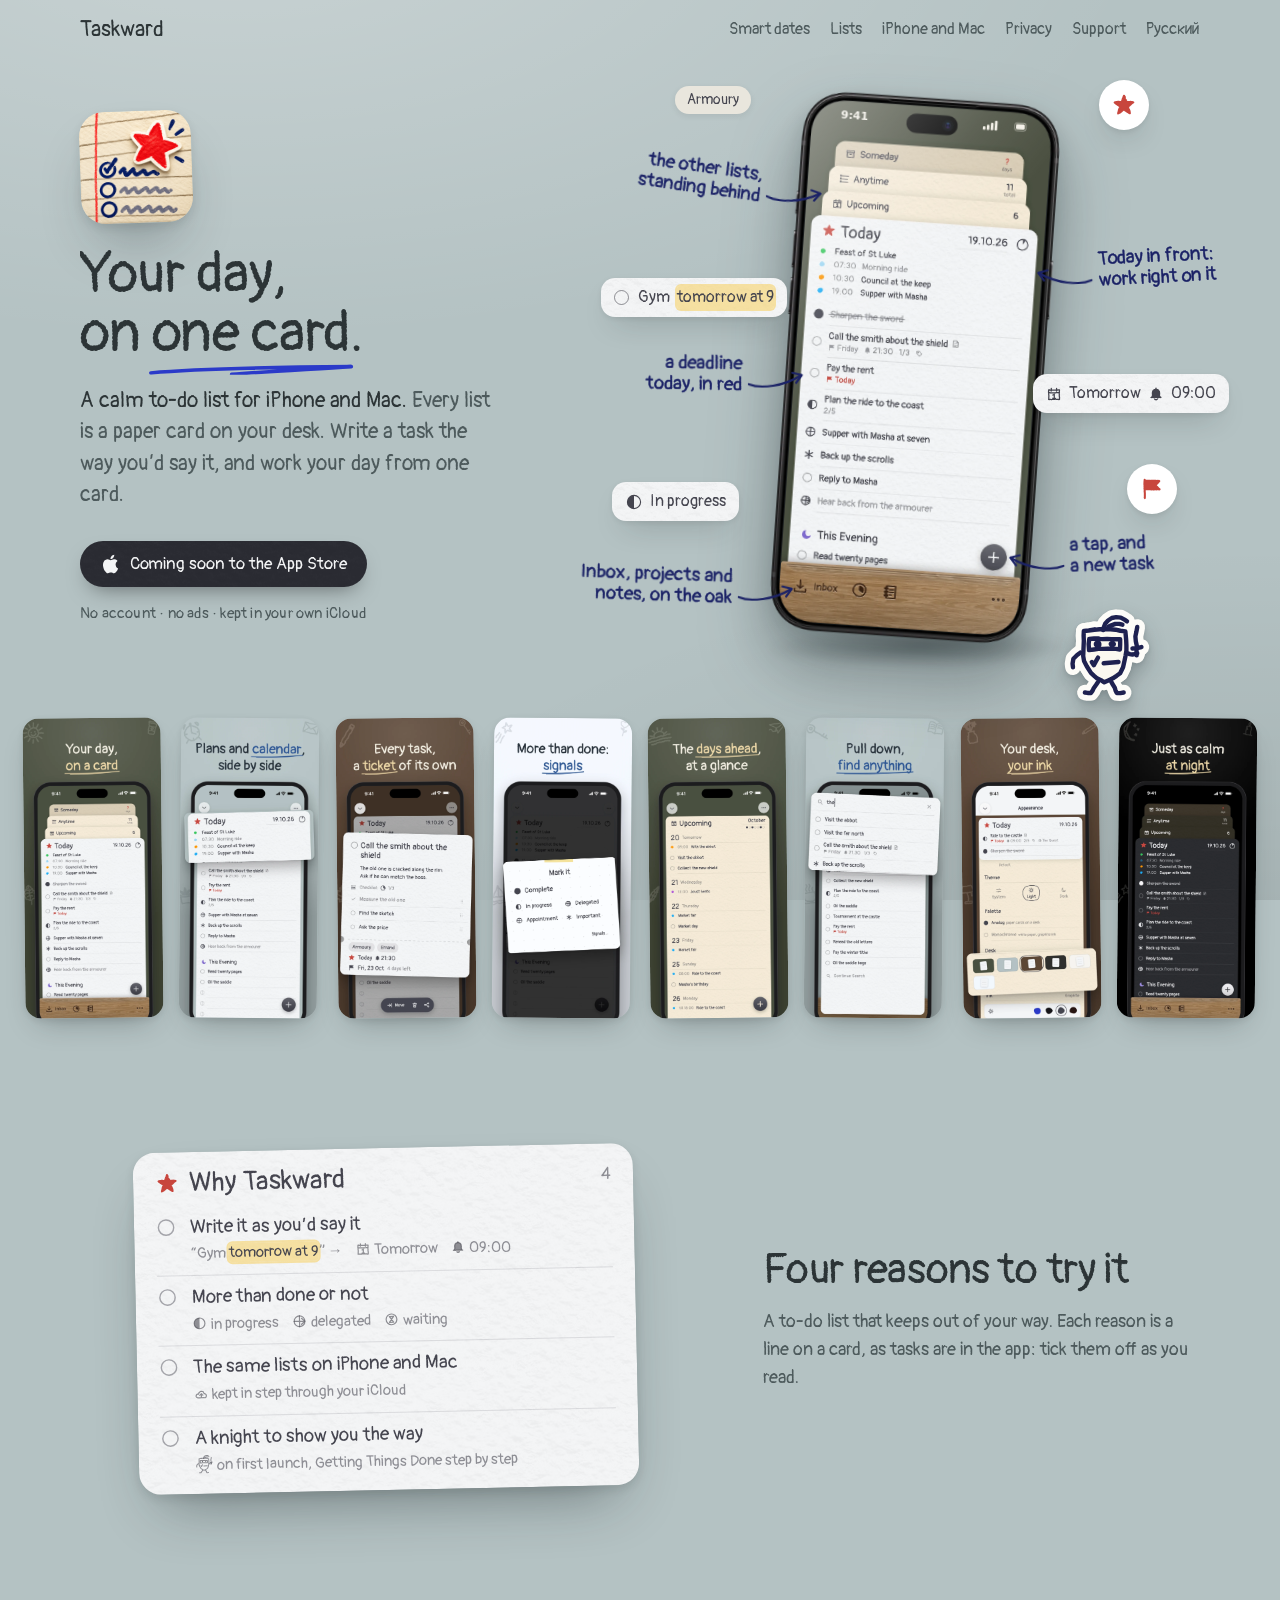
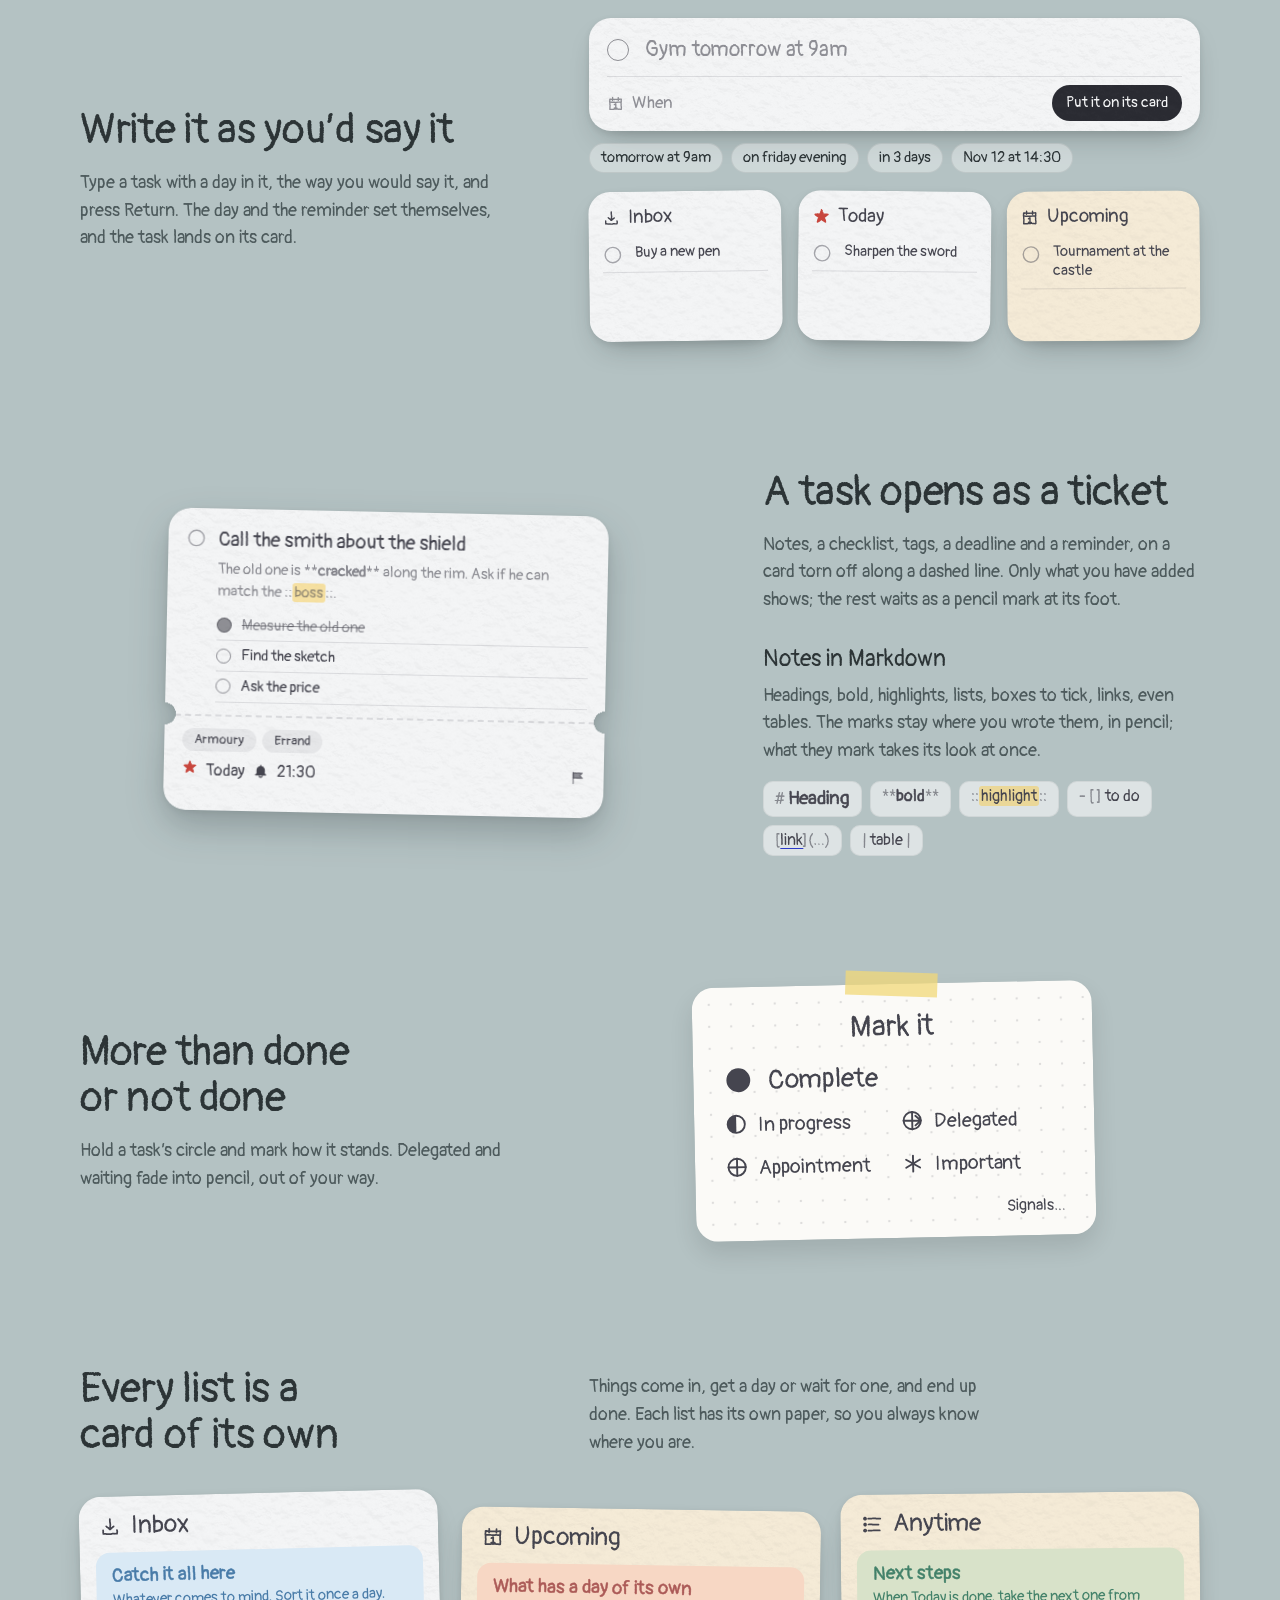
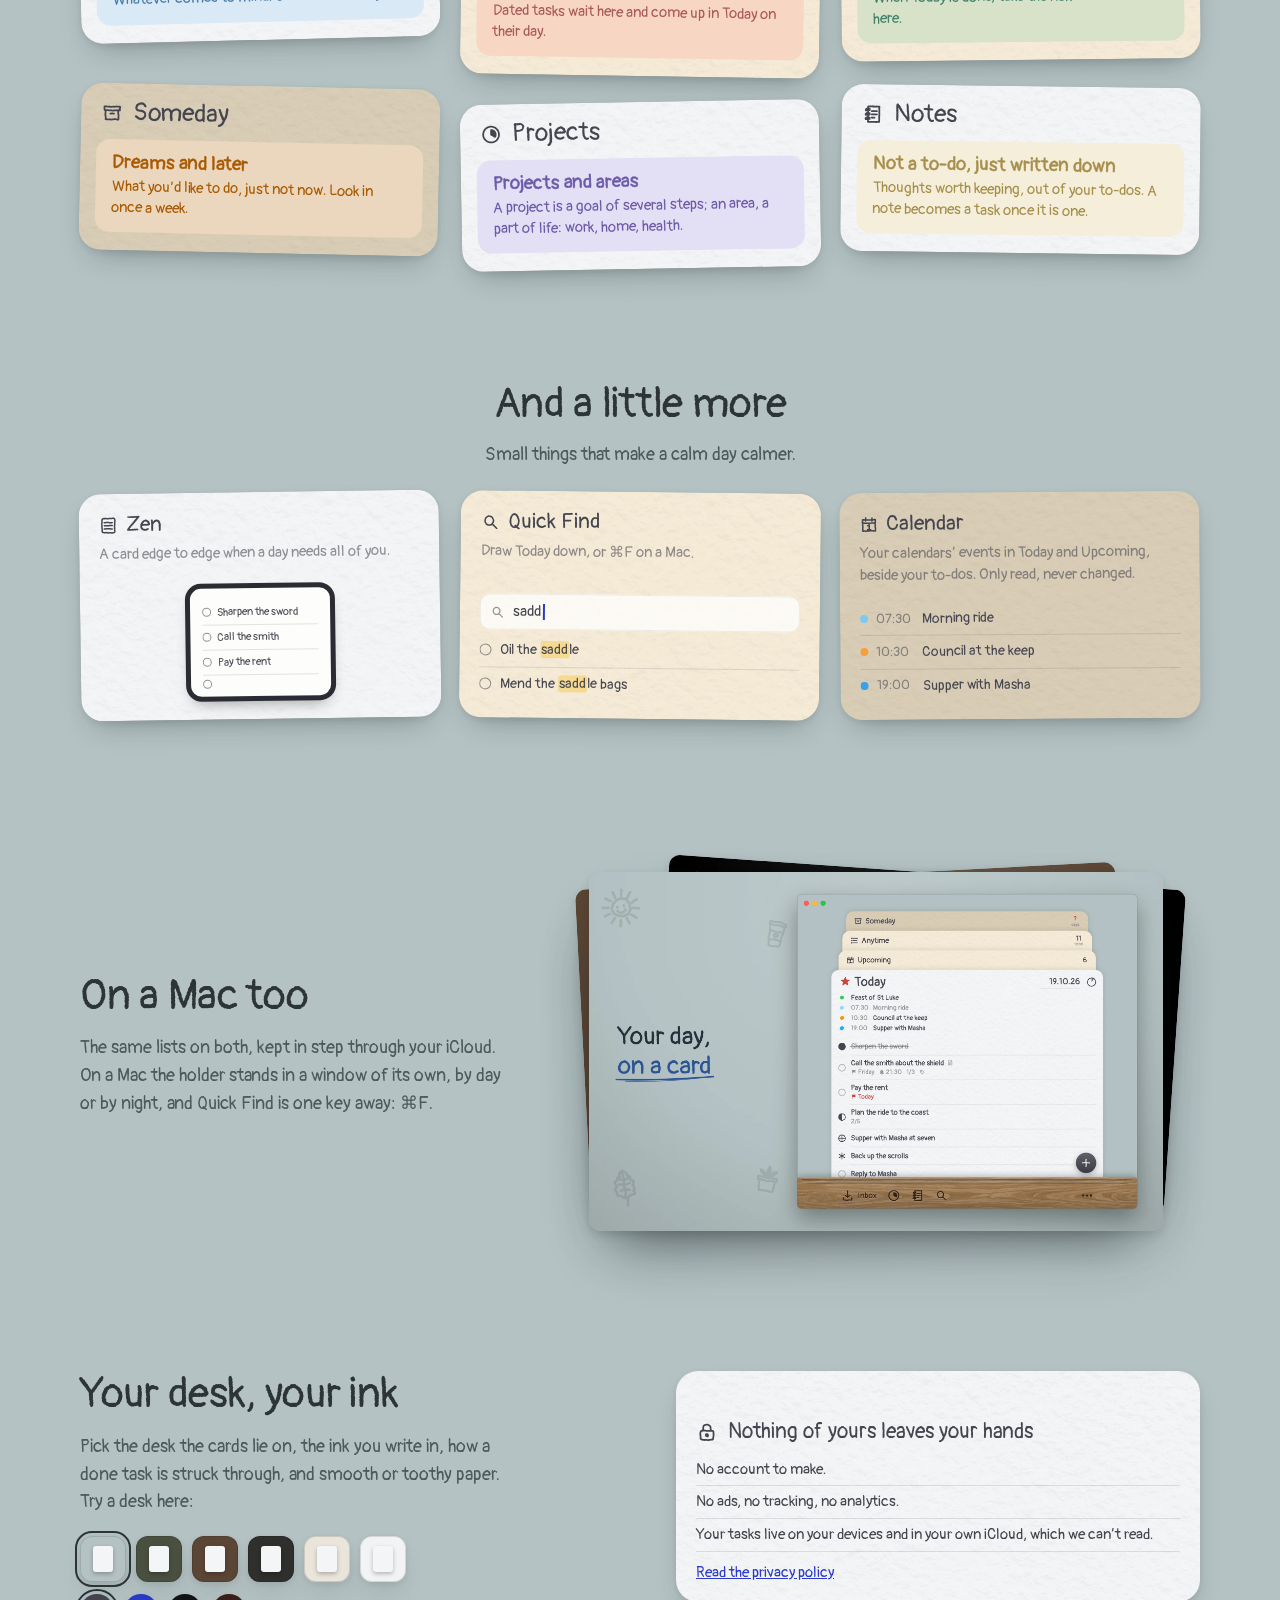
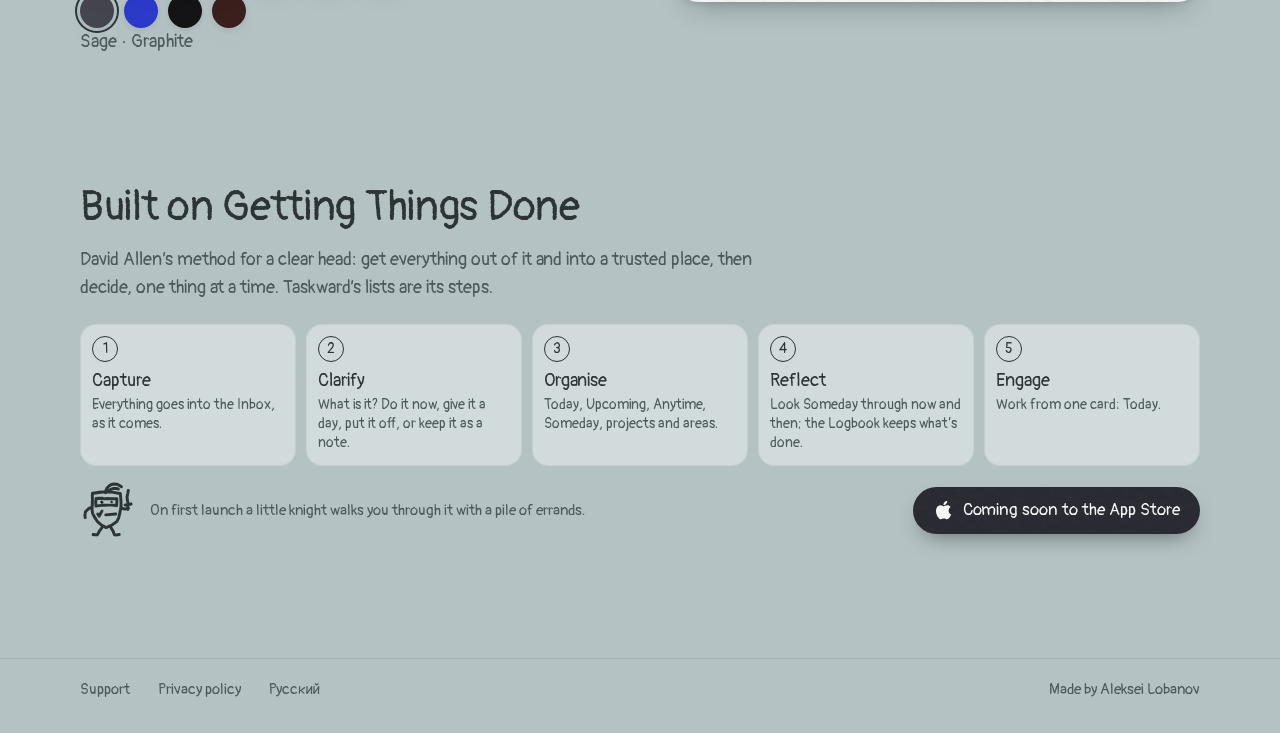
==== index.html @ a9779196 "On a wide window the shots stand centred in one row, all eight, each giving way to fit; the app's ic" ====
<!doctype html>
<html lang="en">
<head>
<meta charset="utf-8">
<meta name="viewport" content="width=device-width, initial-scale=1">
<title>Taskward: a calm to-do list on paper cards</title>
<meta name="description" content="A calm to-do list for iPhone and Mac. Every list is a paper card on your desk: Today in front, the rest in a wooden holder behind it.">
<link rel="canonical" href="https://alobanov.github.io/taskward/">
<link rel="alternate" hreflang="en" href="https://alobanov.github.io/taskward/">
<link rel="alternate" hreflang="ru" href="https://alobanov.github.io/taskward/ru/">
<link rel="alternate" hreflang="x-default" href="https://alobanov.github.io/taskward/">
<meta property="og:title" content="Taskward: a calm to-do list on paper cards">
<meta property="og:description" content="A calm to-do list for iPhone and Mac. Every list is a paper card on your desk: Today in front, the rest in a wooden holder behind it.">
<meta property="og:image" content="https://alobanov.github.io/taskward/img/og-en.jpg">
<meta property="og:image:width" content="1200">
<meta property="og:image:height" content="630">
<meta name="twitter:card" content="summary_large_image">
<meta name="theme-color" content="#b4c2c3">
<link rel="icon" href="img/favicon.png" type="image/png">
<link rel="apple-touch-icon" href="img/apple-touch-icon.png">
<link rel="preconnect" href="https://fonts.googleapis.com">
<link rel="preconnect" href="https://fonts.gstatic.com" crossorigin>
<link href="https://fonts.googleapis.com/css2?family=Pangolin&amp;subset=cyrillic&amp;display=swap" rel="stylesheet">
<link rel="stylesheet" href="style.css?v=2bf191c4">
<style>:root { --grain: url(img/grain.webp); }</style>
<script>try { const d = localStorage.getItem('taskward-desk'), i = localStorage.getItem('taskward-ink');
if (d && d !== 'default') document.documentElement.dataset.desk = d;
if (i && i !== 'default') document.documentElement.dataset.ink = i; } catch (_) {}</script>
<script src="when.js?v=2bf191c4" defer></script>
<script src="app.js?v=2bf191c4" defer></script>
</head>
<body>
<header class="wrap top">
<a class="brand" href="./"><img src="img/icon.png" alt="" width="40" height="40">Taskward</a>
<nav aria-label="Sections"><a class="hide-sm" href="./#smart">Smart dates</a><a class="hide-sm" href="./#lists">Lists</a><a class="hide-sm" href="./#real">iPhone and Mac</a><a class="hide-sm" href="privacy/">Privacy</a><a href="support/">Support</a><a href="ru/" lang="ru">Русский</a></nav>
</header>
<main>
<section class="hero"><div class="wrap hero-in">
<div class="hero-words">
<img class="hero-icon" src="img/icon.png" alt="Taskward" width="112" height="112">
<h1 class="written"><span class="pen" style="--i:0">Your day,</span><span class="pen" style="--i:1">on <span class="under">one card<svg viewBox="0 0 300 24" preserveAspectRatio="none" aria-hidden="true"><path d="M4 17 C 70 11, 170 9, 292 8 C 230 12, 170 15, 120 19"/></svg></span>.</span></h1>
<p class="lede"><b>A calm to-do list for iPhone and Mac.</b> Every list is a paper card on your desk. Write a task the way you’d say it, and work your day from one card.</p>
<span class="button soon"><svg class="icon" viewBox="0 0 17 20" aria-hidden="true"><path fill="currentColor" d="M14.07 10.63c-.02-2.33 1.9-3.45 1.99-3.51-1.08-1.58-2.77-1.8-3.37-1.82-1.43-.15-2.8.84-3.53.84-.73 0-1.85-.82-3.05-.8-1.57.03-3.02.92-3.83 2.33-1.63 2.83-.42 7.02 1.17 9.32.78 1.12 1.71 2.38 2.93 2.34 1.18-.05 1.62-.76 3.05-.76 1.42 0 1.82.76 3.06.74 1.27-.03 2.07-1.14 2.84-2.27.9-1.31 1.27-2.58 1.29-2.64-.03-.01-2.47-.95-2.49-3.77zM11.77 3.79c.65-.79 1.09-1.88.97-2.97-.94.04-2.07.62-2.74 1.41-.6.7-1.13 1.81-.99 2.88 1.05.08 2.11-.53 2.76-1.32z"/></svg>Coming soon to the App Store</span>
<p class="small">No account · no ads · kept in your own iCloud</p>
</div>
<div class="scene" aria-hidden="true">
<div class="rig">
<div class="phone"><div class="screen"><img src="img/en-home.webp" alt="" width="786" height="1708" fetchpriority="high">
<div class="bar"><b>9:41</b><svg viewBox="0 0 52 12"><g fill="#f4f1e8"><rect x="0" y="8" width="3" height="4" rx="1"/><rect x="4.5" y="6" width="3" height="6" rx="1"/><rect x="9" y="3.5" width="3" height="8.5" rx="1"/><rect x="13.5" y="1" width="3" height="11" rx="1"/><rect x="36.5" y="1.5" width="13" height="9" rx="2.5" fill="none" stroke="#f4f1e8" stroke-opacity=".5"/><rect x="38" y="3" width="10" height="6" rx="1.3"/></g></svg></div></div>
<div class="glass"></div></div>
<div class="pen-notes"><p class="pen-note l" style="--x:11.4%;--y:19.5%;--r:4deg"><svg class="arrow" viewBox="0 0 64 40" aria-hidden="true"><path d="M3 31 C 17 36, 41 33, 61 20"/><path d="M51 17.5 L 61.5 19.8 L 55.5 28.5"/></svg><span>the other lists, standing behind</span></p><p class="pen-note r" style="--x:92.5%;--y:31.3%;--r:-7deg"><svg class="arrow" viewBox="0 0 64 40" aria-hidden="true"><path d="M3 31 C 17 36, 41 33, 61 20"/><path d="M51 17.5 L 61.5 19.8 L 55.5 28.5"/></svg><span>Today in front: work right on it</span></p><p class="pen-note l" style="--x:9.0%;--y:52.9%;--r:-3deg"><svg class="arrow" viewBox="0 0 64 40" aria-hidden="true"><path d="M3 31 C 17 36, 41 33, 61 20"/><path d="M51 17.5 L 61.5 19.8 L 55.5 28.5"/></svg><span>a deadline today, in red</span></p><p class="pen-note r" style="--x:89.6%;--y:83.6%;--r:-6deg"><svg class="arrow" viewBox="0 0 64 40" aria-hidden="true"><path d="M3 31 C 17 36, 41 33, 61 20"/><path d="M51 17.5 L 61.5 19.8 L 55.5 28.5"/></svg><span>a tap, and a new task</span></p><p class="pen-note l" style="--x:11.0%;--y:92.0%;--r:-2deg"><svg class="arrow" viewBox="0 0 64 40" aria-hidden="true"><path d="M3 31 C 17 36, 41 33, 61 20"/><path d="M51 17.5 L 61.5 19.8 L 55.5 28.5"/></svg><span>Inbox, projects and notes, on the oak</span></p></div>
</div>
<div class="float paper chip smart" style="--r:-4deg;top:35%;left:-5%"><span class="ring"></span>Gym <mark>tomorrow at 9</mark></div>
<div class="float paper chip when" style="--r:3deg;top:51%;right:-5%;animation-delay:-2s"><svg class="icon" aria-hidden="true"><use href="img/icons.svg#today"/></svg>Tomorrow<svg class="icon" aria-hidden="true"><use href="img/icons.svg#reminderFilled"/></svg>09:00</div>
<div class="float paper chip progress" style="--r:2deg;top:69%;left:-3%;animation-delay:-4s"><svg viewBox="0 0 30 30" class="sig"><circle class="ring" cx="15" cy="15" r="11"/><path class="solid" d="M15 4a11 11 0 0 0 0 22z"/></svg>In progress</div>
<div class="float tag" style="--r:-6deg;top:3%;left:8%;animation-delay:-3s">Armoury</div>
<span class="float doodle star" style="--r:12deg;top:2%;right:9%;animation-delay:-1s"><svg class="icon" aria-hidden="true"><use href="img/icons.svg#favoriteFilled"/></svg></span>
<span class="float doodle flag" style="--r:-10deg;top:66%;right:4%;animation-delay:-5s"><svg class="icon" aria-hidden="true"><use href="img/icons.svg#flagFilled"/></svg></span>
<span class="knight"><svg class="sticker" viewBox="-3 -3 46 46" aria-hidden="true"><g class="edge"><path d="M8.9 8.0L11.2 7.8L13.9 7.5L16.4 7.2L19.1 7.2L21.7 7.2L24.1 7.4L26.4 7.9L28.8 8.2L29.0 10.3L29.2 12.6L29.3 14.9L29.3 17.4L28.9 19.8L28.4 22.2L27.7 25.4L26.3 28.3L24.6 29.5L22.8 30.7L20.6 31.7L18.7 32.6L17.1 31.6L15.2 30.7L13.7 29.4L12.3 28.1L10.3 24.9L9.0 22.4L8.6 20.0L8.7 17.5L8.8 15.1L8.9 12.7L8.8 10.3L8.9 8.0L11.3 7.7L14.1 7.2"/><path d="M18.2 7.6L18.5 6.1L19.2 4.4L20.5 3.0L22.3 1.8L24.4 1.4L26.6 1.6L28.4 2.6L29.6 3.4"/><path d="M20.6 6.0L22.1 5.3L24.0 4.6L25.9 4.6L27.4 5.0"/><path d="M11.5 11.8L13.7 11.7L15.8 11.8L17.9 11.9L20.0 11.8L22.1 11.9L24.2 12.0L26.3 11.9L26.3 14.5L26.2 16.9L24.3 16.6L22.3 16.5L20.2 16.5L18.0 16.6L15.8 16.6L13.7 16.9L11.4 17.2L11.2 14.3L11.5 11.8L13.8 11.6L16.0 11.6"/><path d="M16.3 14.4L16.3 14.7L16.2 15.0L16.0 15.2L15.7 15.3L15.5 15.2L15.3 15.1L15.1 15.0L15.0 14.9L14.8 14.7L14.7 14.5L14.7 14.1L14.9 13.8L15.2 13.7L15.4 13.6L15.6 13.5L15.8 13.5L16.1 13.7L16.2 13.9L16.3 14.1L16.3 14.4L16.3 14.7L16.2 15.0"/><path d="M23.2 14.5L23.1 14.6L23.0 14.7L22.8 14.7L22.7 14.8L22.4 14.8L22.2 14.8L22.2 14.8L22.1 14.6L21.9 14.4L21.8 14.3L21.8 14.2L22.0 14.0L22.2 13.8L22.3 13.7L22.5 13.6L22.8 13.6L23.0 13.9L23.1 14.1L23.3 14.3L23.2 14.5L23.1 14.5L23.0 14.6"/><path d="M12.7 22.9L13.7 24.4L14.6 22.7L15.7 20.8"/><path d="M18.4 23.5L25.5 22.9"/><path d="M29.9 18.7L30.9 19.1L32.2 19.3L33.6 19.0L34.5 18.7"/><path d="M34.2 19.7L34.1 16.4"/><path d="M32.2 16.4L34.4 16.2L36.5 15.7"/><path d="M34.3 15.2L33.8 12.9L33.6 10.6L34.1 8.3L34.5 6.1"/><path d="M7.2 18.4L5.7 19.5L3.9 21.3L3.5 23.7L3.7 25.4"/><path d="M15.7 32.5L14.8 33.8L13.7 35.3L13.1 36.6L12.3 37.7L10.7 37.7L9.4 37.5"/><path d="M22.0 32.3L22.8 33.7L23.7 35.2L24.1 36.5L24.7 37.7L26.4 37.8L28.0 37.5"/><path class="body" d="M8.9 8.0L11.2 7.8L13.9 7.5L16.4 7.2L19.1 7.2L21.7 7.2L24.1 7.4L26.4 7.9L28.8 8.2L29.0 10.3L29.2 12.6L29.3 14.9L29.3 17.4L28.9 19.8L28.4 22.2L27.7 25.4L26.3 28.3L24.6 29.5L22.8 30.7L20.6 31.7L18.7 32.6L17.1 31.6L15.2 30.7L13.7 29.4L12.3 28.1L10.3 24.9L9.0 22.4L8.6 20.0L8.7 17.5L8.8 15.1L8.9 12.7L8.8 10.3L8.9 8.0L11.3 7.7L14.1 7.2"/></g><path class="shield" d="M8.9 8.0L11.2 7.8L13.9 7.5L16.4 7.2L19.1 7.2L21.7 7.2L24.1 7.4L26.4 7.9L28.8 8.2L29.0 10.3L29.2 12.6L29.3 14.9L29.3 17.4L28.9 19.8L28.4 22.2L27.7 25.4L26.3 28.3L24.6 29.5L22.8 30.7L20.6 31.7L18.7 32.6L17.1 31.6L15.2 30.7L13.7 29.4L12.3 28.1L10.3 24.9L9.0 22.4L8.6 20.0L8.7 17.5L8.8 15.1L8.9 12.7L8.8 10.3L8.9 8.0L11.3 7.7L14.1 7.2"/><g class="ink"><path d="M8.9 8.0L11.2 7.8L13.9 7.5L16.4 7.2L19.1 7.2L21.7 7.2L24.1 7.4L26.4 7.9L28.8 8.2L29.0 10.3L29.2 12.6L29.3 14.9L29.3 17.4L28.9 19.8L28.4 22.2L27.7 25.4L26.3 28.3L24.6 29.5L22.8 30.7L20.6 31.7L18.7 32.6L17.1 31.6L15.2 30.7L13.7 29.4L12.3 28.1L10.3 24.9L9.0 22.4L8.6 20.0L8.7 17.5L8.8 15.1L8.9 12.7L8.8 10.3L8.9 8.0L11.3 7.7L14.1 7.2"/><path d="M18.2 7.6L18.5 6.1L19.2 4.4L20.5 3.0L22.3 1.8L24.4 1.4L26.6 1.6L28.4 2.6L29.6 3.4"/><path d="M20.6 6.0L22.1 5.3L24.0 4.6L25.9 4.6L27.4 5.0"/><path d="M11.5 11.8L13.7 11.7L15.8 11.8L17.9 11.9L20.0 11.8L22.1 11.9L24.2 12.0L26.3 11.9L26.3 14.5L26.2 16.9L24.3 16.6L22.3 16.5L20.2 16.5L18.0 16.6L15.8 16.6L13.7 16.9L11.4 17.2L11.2 14.3L11.5 11.8L13.8 11.6L16.0 11.6"/><path d="M16.3 14.4L16.3 14.7L16.2 15.0L16.0 15.2L15.7 15.3L15.5 15.2L15.3 15.1L15.1 15.0L15.0 14.9L14.8 14.7L14.7 14.5L14.7 14.1L14.9 13.8L15.2 13.7L15.4 13.6L15.6 13.5L15.8 13.5L16.1 13.7L16.2 13.9L16.3 14.1L16.3 14.4L16.3 14.7L16.2 15.0"/><path d="M23.2 14.5L23.1 14.6L23.0 14.7L22.8 14.7L22.7 14.8L22.4 14.8L22.2 14.8L22.2 14.8L22.1 14.6L21.9 14.4L21.8 14.3L21.8 14.2L22.0 14.0L22.2 13.8L22.3 13.7L22.5 13.6L22.8 13.6L23.0 13.9L23.1 14.1L23.3 14.3L23.2 14.5L23.1 14.5L23.0 14.6"/><path d="M12.7 22.9L13.7 24.4L14.6 22.7L15.7 20.8"/><path d="M18.4 23.5L25.5 22.9"/><path d="M29.9 18.7L30.9 19.1L32.2 19.3L33.6 19.0L34.5 18.7"/><path d="M34.2 19.7L34.1 16.4"/><path d="M32.2 16.4L34.4 16.2L36.5 15.7"/><path d="M34.3 15.2L33.8 12.9L33.6 10.6L34.1 8.3L34.5 6.1"/><path d="M7.2 18.4L5.7 19.5L3.9 21.3L3.5 23.7L3.7 25.4"/><path d="M15.7 32.5L14.8 33.8L13.7 35.3L13.1 36.6L12.3 37.7L10.7 37.7L9.4 37.5"/><path d="M22.0 32.3L22.8 33.7L23.7 35.2L24.1 36.5L24.7 37.7L26.4 37.8L28.0 37.5"/><path class="eye" d="M16.3 14.4L16.3 14.7L16.2 15.0L16.0 15.2L15.7 15.3L15.5 15.2L15.3 15.1L15.1 15.0L15.0 14.9L14.8 14.7L14.7 14.5L14.7 14.1L14.9 13.8L15.2 13.7L15.4 13.6L15.6 13.5L15.8 13.5L16.1 13.7L16.2 13.9L16.3 14.1Z"/><path class="eye" d="M23.2 14.5L23.1 14.6L23.0 14.7L22.8 14.7L22.7 14.8L22.4 14.8L22.2 14.8L22.2 14.8L22.1 14.6L21.9 14.4L21.8 14.3L21.8 14.2L22.0 14.0L22.2 13.8L22.3 13.7L22.5 13.6L22.8 13.6L23.0 13.9L23.1 14.1L23.3 14.3Z"/></g></svg></span>
</div>
</div></section>

<section class="part" id="real"><div class="wrap">
<div class="shelf"><img src="img/en-iphone-1.webp" alt="Taskward on iPhone" width="760" height="1651" loading="lazy"><img src="img/en-iphone-2.webp" alt="Taskward on iPhone" width="760" height="1651" loading="lazy"><img src="img/en-iphone-3.webp" alt="Taskward on iPhone" width="760" height="1651" loading="lazy"><img src="img/en-iphone-4.webp" alt="Taskward on iPhone" width="760" height="1651" loading="lazy"><img src="img/en-iphone-5.webp" alt="Taskward on iPhone" width="760" height="1651" loading="lazy"><img src="img/en-iphone-6.webp" alt="Taskward on iPhone" width="760" height="1651" loading="lazy"><img src="img/en-iphone-7.webp" alt="Taskward on iPhone" width="760" height="1651" loading="lazy"><img src="img/en-iphone-8.webp" alt="Taskward on iPhone" width="760" height="1651" loading="lazy"></div>
</div></section>

<section class="part features"><div class="wrap">

<article class="feature flip" id="why">
<div class="say"><h2>Four reasons to try it</h2><p>A to-do list that keeps out of your way. Each reason is a line on a card, as tasks are in the app: tick them off as you read.</p></div>
<div class="show"><div class="paper why"><div class="why-head"><svg class="icon" aria-hidden="true"><use href="img/icons.svg#favoriteFilled"/></svg>Why Taskward<span class="count">4</span></div><ul class="rows"><li class="row"><button class="signal" aria-pressed="false" aria-label="Check off: Write it as you’d say it"><svg viewBox="0 0 24 24"><circle class="ring" cx="12" cy="12" r="9.2"/><circle class="fill" cx="12" cy="12" r="9.2"/></svg></button><div><div class="title">Write it as you’d say it</div><div class="print">“Gym <mark>tomorrow at 9</mark>” → <i><svg class="icon" aria-hidden="true"><use href="img/icons.svg#today"/></svg>Tomorrow</i> <i><svg class="icon" aria-hidden="true"><use href="img/icons.svg#reminderFilled"/></svg>09:00</i></div></div></li><li class="row"><button class="signal" aria-pressed="false" aria-label="Check off: More than done or not"><svg viewBox="0 0 24 24"><circle class="ring" cx="12" cy="12" r="9.2"/><circle class="fill" cx="12" cy="12" r="9.2"/></svg></button><div><div class="title">More than done or not</div><div class="print"><i><svg class="sig" viewBox="0 0 24 24" aria-hidden="true"><circle class="ring" cx="12" cy="12" r="8.6"/><path class="solid" d="M12 3.4a8.6 8.6 0 0 0 0 17.2z"/></svg>in progress</i> <i><svg class="sig" viewBox="0 0 24 24" aria-hidden="true"><circle class="ring" cx="12" cy="12" r="8.6"/><path class="line" d="M12 3.4v17.2M3.4 12h17.2M15.2 7.2l5.4 4.8-5.4 4.8"/></svg>delegated</i> <i><svg class="sig" viewBox="0 0 24 24" aria-hidden="true"><circle class="ring" cx="12" cy="12" r="8.6"/><path class="line" d="M8.6 7.4h6.8M8.6 7.4l6.8 9.2M15.4 7.4l-6.8 9.2M8.6 16.6h6.8"/></svg>waiting</i></div></div></li><li class="row"><button class="signal" aria-pressed="false" aria-label="Check off: The same lists on iPhone and Mac"><svg viewBox="0 0 24 24"><circle class="ring" cx="12" cy="12" r="9.2"/><circle class="fill" cx="12" cy="12" r="9.2"/></svg></button><div><div class="title">The same lists on iPhone and Mac</div><div class="print"><i><svg class="icon" aria-hidden="true"><use href="img/icons.svg#backup"/></svg>kept in step through your iCloud</i></div></div></li><li class="row"><button class="signal" aria-pressed="false" aria-label="Check off: A knight to show you the way"><svg viewBox="0 0 24 24"><circle class="ring" cx="12" cy="12" r="9.2"/><circle class="fill" cx="12" cy="12" r="9.2"/></svg></button><div><div class="title">A knight to show you the way</div><div class="print"><i><svg class="icon" aria-hidden="true"><use href="img/icons.svg#knight"/></svg>on first launch, Getting Things Done step by step</i></div></div></li></ul></div>
</div>
</article>

<article class="feature" id="smart">
<div class="say"><h2>Write it as you’d say it</h2><p>Type a task with a day in it, the way you would say it, and press Return. The day and the reminder set themselves, and the task lands on its card.</p></div>
<div class="show">
<div class="try" data-lang="en" data-words="{&quot;base&quot;: &quot;Gym &quot;, &quot;evening&quot;: &quot;This Evening&quot;, &quot;when&quot;: &quot;When&quot;, &quot;today&quot;: &quot;Today&quot;, &quot;tomorrow&quot;: &quot;Tomorrow&quot;, &quot;seed&quot;: {&quot;inbox&quot;: [&quot;Buy a new pen&quot;], &quot;today&quot;: [&quot;Sharpen the sword&quot;], &quot;upcoming&quot;: [&quot;Tournament at the castle&quot;]}, &quot;icons&quot;: {&quot;today&quot;: &quot;<svg class=\&quot;icon\&quot; aria-hidden=\&quot;true\&quot;><use href=\&quot;img/icons.svg#today\&quot;/></svg>&quot;, &quot;moon&quot;: &quot;<svg class=\&quot;icon\&quot; aria-hidden=\&quot;true\&quot;><use href=\&quot;img/icons.svg#darkThemeFilled\&quot;/></svg>&quot;, &quot;bell&quot;: &quot;<svg class=\&quot;icon\&quot; aria-hidden=\&quot;true\&quot;><use href=\&quot;img/icons.svg#reminderFilled\&quot;/></svg>&quot;, &quot;star&quot;: &quot;<svg class=\&quot;icon\&quot; aria-hidden=\&quot;true\&quot;><use href=\&quot;img/icons.svg#favoriteFilled\&quot;/></svg>&quot;, &quot;inbox&quot;: &quot;<svg class=\&quot;icon\&quot; aria-hidden=\&quot;true\&quot;><use href=\&quot;img/icons.svg#export\&quot;/></svg>&quot;}}">
<form class="paper newcard" autocomplete="off">
<label class="field"><span class="ring" aria-hidden="true"></span>
<span class="line"><span class="mirror" aria-hidden="true"></span>
<input class="title" type="text" maxlength="70" enterkeyhint="done" aria-label="Gym tomorrow at 9am" placeholder="Gym tomorrow at 9am"></span></label>
<div class="foot"><span class="chip"></span><button class="put" type="submit">Put it on its card</button></div>
</form>
<div class="examples"><button type="button" class="example">tomorrow at 9am</button><button type="button" class="example">on friday evening</button><button type="button" class="example">in 3 days</button><button type="button" class="example">Nov 12 at 14:30</button></div>
<div class="desk3">
<div class="paper mini" data-list="inbox"><div class="head"><svg class="icon" aria-hidden="true"><use href="img/icons.svg#export"/></svg>Inbox</div><ul class="rows"></ul></div>
<div class="paper mini" data-list="today"><div class="head"><svg class="icon" style="color:var(--seal)" aria-hidden="true"><use href="img/icons.svg#favoriteFilled"/></svg>Today</div><ul class="rows"></ul></div>
<div class="paper cream mini" data-list="upcoming"><div class="head"><svg class="icon" aria-hidden="true"><use href="img/icons.svg#today"/></svg>Upcoming</div><ul class="rows"></ul></div>
</div>
</div>
</article>

<article class="feature flip" id="ticket">
<div class="say"><h2>A task opens as a ticket</h2><p>Notes, a checklist, tags, a deadline and a reminder, on a card torn off along a dashed line. Only what you have added shows; the rest waits as a pencil mark at its foot.</p>
<h3>Notes in Markdown</h3><p>Headings, bold, highlights, lists, boxes to tick, links, even tables. The marks stay where you wrote them, in pencil; what they mark takes its look at once.</p><ul class="md"><li><span class="mk">#</span> <b class="h">Heading</b></li><li><span class="mk">**</span><b>bold</b><span class="mk">**</span></li><li><span class="mk">::</span><mark>highlight</mark><span class="mk">::</span></li><li><span class="mk">- [ ]</span> to do</li><li><span class="mk">[</span><u>link</u><span class="mk">](…)</span></li><li><span class="mk">|</span> table <span class="mk">|</span></li></ul></div>
<div class="show">
<div class="ticket-wrap"><div class="paper ticket">
<h4 class="row"><button class="signal" type="button" aria-pressed="false" aria-label="Check off: Call the smith about the shield"><svg viewBox="0 0 24 24"><circle class="ring" cx="12" cy="12" r="9.2"/><circle class="fill" cx="12" cy="12" r="9.2"/></svg></button><span class="title">Call the smith about the shield</span></h4>
<p class="notes">The old one is <span class="mk">**</span><b>cracked</b><span class="mk">**</span> along the rim. Ask if he can match the <span class="mk">::</span><mark>boss</mark><span class="mk">::</span>.</p>
<ul class="steps"><li class="done"><button class="box" type="button" aria-pressed="true" aria-label="Check off: Measure the old one"></button>Measure the old one</li><li class=""><button class="box" type="button" aria-pressed="false" aria-label="Check off: Find the sketch"></button>Find the sketch</li><li class=""><button class="box" type="button" aria-pressed="false" aria-label="Check off: Ask the price"></button>Ask the price</li></ul>
<div class="stub">
<div class="tags"><span>Armoury</span><span>Errand</span></div>
<div class="when"><span class="star"><svg class="icon" aria-hidden="true"><use href="img/icons.svg#favoriteFilled"/></svg></span>Today<svg class="icon" aria-hidden="true"><use href="img/icons.svg#reminderFilled"/></svg>21:30<span class="marks"><svg class="icon" aria-hidden="true"><use href="img/icons.svg#flagFilled"/></svg></span></div>
</div>
</div></div>
</div>
</article>

<article class="feature" id="signals">
<div class="say"><h2>More than done or not done</h2><p>Hold a task’s circle and mark how it stands. Delegated and waiting fade into pencil, out of your way.</p></div>
<div class="show">
<div class="taped"><span class="tape"></span><p class="note-title">Mark it</p>
<p class="complete"><svg class="sig" viewBox="0 0 24 24" aria-hidden="true"><circle class="ring" cx="12" cy="12" r="8.6"/><circle class="solid" cx="12" cy="12" r="8.6"/></svg>Complete</p><ul class="sigs"><li><svg class="sig" viewBox="0 0 24 24" aria-hidden="true"><circle class="ring" cx="12" cy="12" r="8.6"/><path class="solid" d="M12 3.4a8.6 8.6 0 0 0 0 17.2z"/></svg>In progress</li><li><svg class="sig" viewBox="0 0 24 24" aria-hidden="true"><circle class="ring" cx="12" cy="12" r="8.6"/><path class="line" d="M12 3.4v17.2M3.4 12h17.2M15.2 7.2l5.4 4.8-5.4 4.8"/></svg>Delegated</li><li><svg class="sig" viewBox="0 0 24 24" aria-hidden="true"><circle class="ring" cx="12" cy="12" r="8.6"/><path class="line" d="M12 3.4v17.2M3.4 12h17.2"/></svg>Appointment</li><li><svg class="sig" viewBox="0 0 24 24" aria-hidden="true"><path class="line" stroke-width="2.2" d="M12 4v16M18.93 8 5.07 16M18.93 16 5.07 8"/></svg>Important</li></ul><p class="more">Signals…</p></div>
</div>
</article>

<article class="feature wide" id="lists">
<div class="say"><h2>Every list is a card of its own</h2><p>Things come in, get a day or wait for one, and end up done. Each list has its own paper, so you always know where you are.</p></div>
<div class="deck"><div class="paper white lcard" style="--r:-1.4deg;--marker:#4AA8F0;--pen:#487ba8"><div class="head"><svg class="icon" aria-hidden="true"><use href="img/icons.svg#export"/></svg>Inbox</div><div class="hint"><b>Catch it all here</b><span>Whatever comes to mind. Sort it once a day.</span></div></div><div class="paper cream lcard" style="--r:0.9deg;--marker:#FF6B5E;--pen:#ab5a57"><div class="head"><svg class="icon" aria-hidden="true"><use href="img/icons.svg#today"/></svg>Upcoming</div><div class="hint"><b>What has a day of its own</b><span>Dated tasks wait here and come up in Today on their day.</span></div></div><div class="paper cream lcard" style="--r:-0.6deg;--marker:#3FB27F;--pen:#428169"><div class="head"><svg class="icon" aria-hidden="true"><use href="img/icons.svg#list"/></svg>Anytime</div><div class="hint"><b>Next steps</b><span>When Today is done, take the next one from here.</span></div></div><div class="paper kraft lcard" style="--r:1.2deg;--marker:#FFA23A;--pen:#a85900"><div class="head"><svg class="icon" aria-hidden="true"><use href="img/icons.svg#archive"/></svg>Someday</div><div class="hint"><b>Dreams and later</b><span>What you’d like to do, just not now. Look in once a week.</span></div></div><div class="paper white lcard" style="--r:-1.0deg;--marker:#8B6CF0;--pen:#6c5aa8"><div class="head"><svg class="icon" aria-hidden="true"><use href="img/icons.svg#project"/></svg>Projects</div><div class="hint"><b>Projects and areas</b><span>A project is a goal of several steps; an area, a part of life: work, home, health.</span></div></div><div class="paper white lcard" style="--r:0.7deg;--marker:#F6C945;--pen:#a68e4a"><div class="head"><svg class="icon" aria-hidden="true"><use href="img/icons.svg#notebook"/></svg>Notes</div><div class="hint"><b>Not a to-do, just written down</b><span>Thoughts worth keeping, out of your to-dos. A note becomes a task once it is one.</span></div></div></div>
</article>

<article class="feature trio">
<h2>And a little more</h2><p class="lead">Small things that make a calm day calmer.</p>
<div class="cards3"><div class="paper white small"><div class="head"><svg class="icon" aria-hidden="true"><use href="img/icons.svg#paperLines"/></svg>Zen</div><p>A card edge to edge when a day needs all of you.</p><div class="demo zen"><div class="screen-mini"><p><span class="o"></span><span>Sharpen the sword</span></p><p><span class="o"></span><span>Call the smith</span></p><p><span class="o"></span><span>Pay the rent</span></p><p><span class="o"></span></p></div></div></div><div class="paper cream small"><div class="head"><svg class="icon" aria-hidden="true"><use href="img/icons.svg#search"/></svg>Quick Find</div><p>Draw Today down, or ⌘F on a Mac.</p><div class="demo find"><div class="field"><svg class="icon" aria-hidden="true"><use href="img/icons.svg#search"/></svg>sadd<span class="caret"></span></div><p><span class="o"></span><span>Oil the <mark>sadd</mark>le</span></p><p><span class="o"></span><span>Mend the <mark>sadd</mark>le bags</span></p></div></div><div class="paper kraft small"><div class="head"><svg class="icon" aria-hidden="true"><use href="img/icons.svg#today"/></svg>Calendar</div><p>Your calendars’ events in Today and Upcoming, beside your to-dos. Only read, never changed.</p><div class="demo cal"><p><span class="dot" style="background:#7cc9f2"></span><span class="at">07:30</span><span>Morning ride</span></p><p><span class="dot" style="background:#f5a03c"></span><span class="at">10:30</span><span>Council at the keep</span></p><p><span class="dot" style="background:#3aa0e8"></span><span class="at">19:00</span><span>Supper with Masha</span></p></div></div></div>
</article>

<article class="feature" id="mac">
<div class="say"><h2>On a Mac too</h2><p>The same lists on both, kept in step through your iCloud. On a Mac the holder stands in a window of its own, by day or by night, and Quick Find is one key away: ⌘F.</p></div>
<div class="show"><div class="macs">
<img src="img/en-mac-5.webp" alt="" width="2240" height="1400" loading="lazy">
<img src="img/en-mac-2.webp" alt="" width="2240" height="1400" loading="lazy">
<img src="img/en-mac-1.webp" alt="Taskward on a Mac" width="2240" height="1400" loading="lazy">
</div></div>
</article>

<article class="feature pair">
<div class="say" id="yours"><h2>Your desk, your ink</h2><p>Pick the desk the cards lie on, the ink you write in, how a done task is struck through, and smooth or toothy paper. Try a desk here:</p>
<div class="swatches"><button class="swatch" style="--c:#b4c2c3" data-desk="default" aria-label="Sage" aria-pressed="false"></button><button class="swatch" style="--c:#4a5040" data-desk="olive" aria-label="Olive" aria-pressed="false"></button><button class="swatch" style="--c:#5b4636" data-desk="walnut" aria-label="Walnut" aria-pressed="false"></button><button class="swatch" style="--c:#2f2f2d" data-desk="charcoal" aria-label="Charcoal" aria-pressed="false"></button><button class="swatch" style="--c:#e9e5da" data-desk="paper" aria-label="Paper" aria-pressed="false"></button><button class="swatch" style="--c:#f2f3f5" data-desk="mono" aria-label="Monochrome" aria-pressed="false"></button></div>
<div class="swatches inks"><button class="blot" style="--c:#45454f" data-inkpick="default" aria-label="Graphite" aria-pressed="false"></button><button class="blot" style="--c:#2b3ac9" data-inkpick="blue" aria-label="Blue" aria-pressed="false"></button><button class="blot" style="--c:#141417" data-inkpick="black" aria-label="Black" aria-pressed="false"></button><button class="blot" style="--c:#3a201c" data-inkpick="espresso" aria-label="Espresso" aria-pressed="false"></button></div>
<p class="named"><span data-for="desk" aria-live="polite"></span> · <span data-for="inkpick" aria-live="polite"></span></p>
</div>
<div class="show" id="kept">
<div class="paper kept">
<h3><svg class="icon" aria-hidden="true"><use href="img/icons.svg#lock"/></svg>Nothing of yours leaves your hands</h3><ul><li>No account to make.</li><li>No ads, no tracking, no analytics.</li><li>Your tasks live on your devices and in your own iCloud, which we can’t read.</li></ul><p><a href="privacy/">Read the privacy policy</a></p>
</div>
</div>
</article>

<article class="feature gtd-row" id="knight">
<h2>Built on Getting Things Done</h2><p class="lead">David Allen’s method for a clear head: get everything out of it and into a trusted place, then decide, one thing at a time. Taskward’s lists are its steps.</p>
<ol class="gtd"><li><b>Capture</b><span>Everything goes into the Inbox, as it comes.</span></li><li><b>Clarify</b><span>What is it? Do it now, give it a day, put it off, or keep it as a note.</span></li><li><b>Organise</b><span>Today, Upcoming, Anytime, Someday, projects and areas.</span></li><li><b>Reflect</b><span>Look Someday through now and then; the Logbook keeps what’s done.</span></li><li><b>Engage</b><span>Work from one card: Today.</span></li></ol>
<div class="gtd-foot"><svg class="icon big" aria-hidden="true"><use href="img/icons.svg#knight"/></svg><p>On first launch a little knight walks you through it with a pile of errands.</p><span class="button soon"><svg class="icon" viewBox="0 0 17 20" aria-hidden="true"><path fill="currentColor" d="M14.07 10.63c-.02-2.33 1.9-3.45 1.99-3.51-1.08-1.58-2.77-1.8-3.37-1.82-1.43-.15-2.8.84-3.53.84-.73 0-1.85-.82-3.05-.8-1.57.03-3.02.92-3.83 2.33-1.63 2.83-.42 7.02 1.17 9.32.78 1.12 1.71 2.38 2.93 2.34 1.18-.05 1.62-.76 3.05-.76 1.42 0 1.82.76 3.06.74 1.27-.03 2.07-1.14 2.84-2.27.9-1.31 1.27-2.58 1.29-2.64-.03-.01-2.47-.95-2.49-3.77zM11.77 3.79c.65-.79 1.09-1.88.97-2.97-.94.04-2.07.62-2.74 1.41-.6.7-1.13 1.81-.99 2.88 1.05.08 2.11-.53 2.76-1.32z"/></svg>Coming soon to the App Store</span></div>
</article>

</div></section>

</main>
<footer><div class="wrap">
<a href="support/">Support</a>
<a href="privacy/">Privacy policy</a>
<a href="ru/">Русский</a>
<span class="by">Made by Aleksei Lobanov</span>
</div></footer>
</body>
</html>
---- style.css ----
/* Taskward's site: a desk, and the app's paper cards lying on it. Every word in the
   app's one hand, Pangolin; the cards' papers, ink and red as the app has them. */

:root {
  --desk: #b4c2c3;
  --on-desk: #2c3436;
  --on-desk-soft: #4d5a5c;
  --white: #f4f5f6;
  --cream: #f5ebd7;
  --kraft: #d9cdb6;
  --grey: #e4e3df;
  --ink: #45454f;
  --pencil: rgba(69, 69, 79, 0.58);
  --rule: rgba(69, 69, 79, 0.14);
  --blue: #2b3ac9;
  --seal: #c8463d;
  --dusk: #7e68cf;
  --marker: rgba(246, 201, 69, 0.48);
  --note: #1b2266;
  --desk-rule: rgba(44, 52, 54, 0.16);
  --grain: url(img/grain.webp);
  --shadow: 0 14px 30px -14px rgba(20, 28, 30, 0.38), 0 2px 6px rgba(20, 28, 30, 0.08);
  --lift: 0 30px 60px -24px rgba(20, 28, 30, 0.45), 0 4px 10px rgba(20, 28, 30, 0.1);
  --radius: 22px;
  --wrap: 1120px;
  --hand: 'Pangolin', 'Comic Sans MS', 'Segoe Print', cursive;
  color-scheme: light;
}

/* The desks picked below, as the app has them: dark ones have their words in light. */
:root[data-desk="olive"] { --desk: #4a5040; --on-desk: #eef0e6; --on-desk-soft: #c5cab8; --note: #dfe4ff; --desk-rule: rgba(255, 255, 255, 0.16); }
:root[data-desk="walnut"] { --desk: #5b4636; --on-desk: #f5ebe0; --on-desk-soft: #d5c3b1; --note: #dfe4ff; --desk-rule: rgba(255, 255, 255, 0.16); }
:root[data-desk="charcoal"] { --desk: #2f2f2d; --on-desk: #f1f0ec; --on-desk-soft: #bdbcb6; --note: #dfe4ff; --desk-rule: rgba(255, 255, 255, 0.16); }
:root[data-desk="paper"] { --desk: #e9e5da; --on-desk: #2c3436; --on-desk-soft: #59605f; }
:root[data-desk="mono"] {
  --desk: #f2f3f5; --on-desk: #121418; --on-desk-soft: #5d5f66;
  --white: #ffffff; --cream: #ffffff; --kraft: #ffffff; --grey: #ffffff;
  --ink: #121418; --pencil: #818389; --rule: rgba(18, 20, 24, 0.09);
}
:root[data-ink="blue"] { --ink: #2b3ac9; --pencil: rgba(43, 58, 201, 0.55); }
:root[data-ink="black"] { --ink: #141417; --pencil: rgba(20, 20, 23, 0.55); }
:root[data-ink="espresso"] { --ink: #3a201c; --pencil: rgba(58, 32, 28, 0.58); }

* { box-sizing: border-box; }
html { scroll-behavior: smooth; -webkit-text-size-adjust: 100%; text-size-adjust: 100%; }
body {
  margin: 0;
  background: var(--desk);
  color: var(--on-desk);
  font: 400 17px/1.45 var(--hand);
  -webkit-font-smoothing: antialiased;
  transition: background-color 0.5s ease, color 0.5s ease;
  overflow-x: clip;
  /* The light from a lamp over the desk's top left, the far corner in shade. */
  background-image:
    radial-gradient(120% 80% at 18% -10%, rgba(255, 255, 255, 0.28), transparent 60%),
    radial-gradient(140% 90% at 100% 110%, rgba(0, 0, 0, 0.10), transparent 55%);
  background-attachment: fixed;
}
.hero-in > * { min-width: 0; }
/* The app's icon large enough to read over the headline; the header's is then left out. */
.hero-icon { width: 112px; height: 112px; border-radius: 25px; box-shadow: var(--lift); margin: 0 0 22px; rotate: -2deg; }
body:has(.hero-icon) .brand img { display: none; }
h1, h2 { overflow-wrap: break-word; }
img { max-width: 100%; display: block; }
a { color: inherit; }
.wrap { width: min(var(--wrap), 100% - 32px); margin-inline: auto; }
.icon { width: 1em; height: 1em; flex: none; }
:focus-visible { outline: 3px solid var(--blue); outline-offset: 3px; border-radius: 8px; }

/* A card's paper: its colour, the tooth of cold-pressed paper over it, its shadow. */
.paper {
  background-image: var(--grain);
  background-size: 384px;
  background-color: var(--white);
  border-radius: var(--radius);
  box-shadow: var(--shadow);
  color: var(--ink);
}
.paper.cream { background-color: var(--cream); }
.paper.kraft { background-color: var(--kraft); }
.paper.grey { background-color: var(--grey); }

/* The bar along the top. */
.top {
  display: flex; align-items: center; justify-content: space-between; gap: 16px;
  padding: 14px 0;
}
.brand { display: flex; align-items: center; gap: 10px; text-decoration: none; font-size: 22px; }
.brand img { width: 34px; height: 34px; border-radius: 10px; box-shadow: var(--shadow); }
.top nav { display: flex; align-items: center; gap: 20px; font-size: 16px; }
.top nav a { text-decoration: none; color: var(--on-desk-soft); }
.top nav a:hover { color: var(--on-desk); }
@media (max-width: 720px) { .top nav .hide-sm { display: none; } }

.button {
  display: inline-flex; align-items: center; gap: 10px;
  padding: 11px 20px; border-radius: 999px;
  background: #2b2c33; color: #f4f5f6; text-decoration: none; font-size: 17px;
  background-image: var(--grain); background-size: 384px;
  box-shadow: 0 10px 22px -10px rgba(0, 0, 0, 0.5);
  transition: transform 0.15s ease;
}
.button:active { transform: scale(0.97); }
.button.soon { cursor: default; }
.button.soon:active { transform: none; }
.button .icon { width: 20px; height: 20px; }

/* The first screen: the words on the desk, and the real app beside them — three of the
   store's pictures fanned out like cards laid on it. */
.hero-in {
  display: grid; grid-template-columns: 1fr 1.12fr; align-items: center; gap: 40px;
  padding: 8px 0 12px;
}
.hero-words h1 {
  font-size: clamp(34px, 4.4vw, 58px); line-height: 1.05; font-weight: 400;
  margin: 0 0 22px; letter-spacing: -0.5px;
}
/* The headline written on as the page opens: each line inked on from its left, one after
   another, as the app inks a mark on. */
.written .pen { display: block; clip-path: inset(-10% 100% -20% 0); animation: write 0.9s cubic-bezier(.45, .05, .25, 1) forwards; animation-delay: calc(0.15s + var(--i) * 0.7s); }
@keyframes write { to { clip-path: inset(-10% -2% -20% 0); } }
.hero-words .lede { font-size: 21px; line-height: 1.5; color: var(--on-desk-soft); max-width: 30ch; margin: 0 0 30px; }
.hero-words .lede b { font-weight: 400; color: var(--on-desk); }
.hero-words .lede mark { color: var(--on-desk); background: linear-gradient(transparent 12%, var(--marker) 12%, var(--marker) 88%, transparent 88%) no-repeat 0 0 / 0 100%;
  padding: 0 3px; margin: 0 -1px; border-radius: 4px; animation: highlight 0.6s cubic-bezier(.45, .05, .25, 1) 2.3s forwards; }
@keyframes highlight { to { background-size: 100% 100%; } }
.hero-words .lede em { font-style: normal; color: var(--note); }
.hero-words .small { font-size: 15px; letter-spacing: 0.2px; color: var(--on-desk-soft); margin: 16px 0 0; }
/* The phone held up over the desk, the app on it, and round it in pen what is on it. */
.scene { position: relative; display: grid; place-items: center; min-height: 600px; }
.scene::before {
  content: ''; position: absolute; left: 24%; right: 22%; bottom: 0; height: 7%; border-radius: 50%;
  background: radial-gradient(closest-side, rgba(20, 28, 30, 0.4), rgba(20, 28, 30, 0)); filter: blur(4px);
  animation: shade 7s ease-in-out infinite;
}
@keyframes shade { 50% { transform: scale(0.9); opacity: 0.75; } }
/* The phone as the store's pictures hold it: face on, its black glass edge and a thin
   titanium rim, a little turned on the desk, floating; the light across its glass. */
.rig { position: relative; width: min(268px, 64vw); aspect-ratio: 1470 / 3000; animation: hover 7s ease-in-out infinite; }
.phone {
  position: absolute; inset: 0; z-index: 2; rotate: 4deg;
  filter: drop-shadow(0 34px 34px rgba(20, 28, 30, 0.32)) drop-shadow(0 8px 10px rgba(20, 28, 30, 0.16));
}
.phone::after { content: ''; position: absolute; inset: 0; background: url(img/bezel_black.webp) center / 100% 100% no-repeat; pointer-events: none; z-index: 4; }
.screen, .glass {
  position: absolute; left: 5.1%; top: 2.2%; width: 89.8%; height: 95.6%;
  -webkit-mask: url(img/screen_mask.png) center / 100% 100% no-repeat; mask: url(img/screen_mask.png) center / 100% 100% no-repeat;
}
.screen { overflow: hidden; background: #4a5040; }
.screen img { position: absolute; inset: 0; width: 100%; height: 100%; object-fit: cover; object-position: top; }
.screen .bar { position: absolute; top: 0; left: 0; right: 0; height: 5.6%; display: flex; align-items: center; justify-content: space-between; padding: 0 10% 0 12%; font: 600 11px/1 -apple-system, system-ui, sans-serif; color: #f4f1e8; z-index: 2; }
.screen .bar svg { height: 0.95em; width: auto; }
.glass { z-index: 5; pointer-events: none;
  background: linear-gradient(125deg, rgba(255, 255, 255, 0.4) 0%, rgba(255, 255, 255, 0.1) 30%, rgba(255, 255, 255, 0) 45%, rgba(255, 255, 255, 0) 72%, rgba(255, 255, 255, 0.14) 100%); }
@keyframes hover { 50% { translate: 0 -12px; } }
/* Notes in pen round the phone, each a few words and an arrow drawn to its place on the
   screen. The layer turns with the phone, so the arrows land where they point; each note
   is a line of no height at its arrow's head, the words centred on it and turned about it. */
.pen-notes { position: absolute; inset: 0; rotate: 4deg; z-index: 5; pointer-events: none; }
.pen-note {
  position: absolute; top: var(--y); height: 0; margin: 0; display: flex; align-items: center;
  color: var(--note); font-size: 19px; line-height: 1.08; -webkit-text-stroke: 0.35px currentColor; rotate: var(--r);
  opacity: 0; animation: note-in 0.5s cubic-bezier(.22, 1, .36, 1) forwards;
}
.pen-note span { width: max-content; max-width: 8.6em; text-wrap: balance; }
.pen-note.l { right: calc(100% - var(--x)); flex-direction: row-reverse; transform-origin: 100% 50%; text-align: right; }
.pen-note.r { left: var(--x); transform-origin: 0 50%; }
.pen-note .arrow { flex: none; width: 58px; height: 36px; margin-left: 4px; fill: none; stroke: currentColor; stroke-width: 2.4; stroke-linecap: round; stroke-linejoin: round; }
.pen-note.r .arrow { scale: -1 1; margin: 0 4px 0 0; }
.pen-note .arrow path { stroke-dasharray: 80; stroke-dashoffset: 80; animation: draw 0.5s ease-out forwards; }
.pen-note:nth-child(1) { animation-delay: 1.5s; } .pen-note:nth-child(1) path { animation-delay: 1.6s; }
.pen-note:nth-child(2) { animation-delay: 1.8s; } .pen-note:nth-child(2) path { animation-delay: 1.9s; }
.pen-note:nth-child(3) { animation-delay: 2.1s; } .pen-note:nth-child(3) path { animation-delay: 2.2s; }
.pen-note:nth-child(4) { animation-delay: 2.4s; } .pen-note:nth-child(4) path { animation-delay: 2.5s; }
.pen-note:nth-child(5) { animation-delay: 2.7s; } .pen-note:nth-child(5) path { animation-delay: 2.8s; }
@keyframes note-in { to { opacity: 1; } }
@keyframes draw { to { stroke-dashoffset: 0; } }
/* Bits of the app floating round it, in the gaps the notes leave: a day read off a title,
   When, a signal, a tag, a star and a flag. */
.float { position: absolute; z-index: 3; animation: bob 6s ease-in-out infinite; will-change: transform; margin: 0; }
@keyframes bob { 0%, 100% { transform: translateY(0) rotate(var(--r, 0deg)); } 50% { transform: translateY(-11px) rotate(var(--r, 0deg)); } }
.float.chip { display: flex; align-items: center; gap: 7px; padding: 8px 13px; border-radius: 14px; font-size: 16px; white-space: nowrap; }
.float.chip .icon { width: 16px; height: 16px; }
.float.chip mark { background: var(--marker); color: inherit; border-radius: 4px; box-shadow: 0 0 0 2px var(--marker); }
.float.chip .ring { width: 15px; height: 15px; border: 1.5px solid var(--pencil); border-radius: 50%; margin-right: 2px; }
.float.chip .sig { width: 18px; height: 18px; color: var(--ink); }
.float.chip .sig .ring { fill: none; stroke: currentColor; stroke-width: 1.8; border: 0; }
.float.chip .sig .solid { fill: currentColor; }
.float.tag { font-size: 14px; padding: 4px 12px; border-radius: 999px; background: #e9e6dd; color: var(--ink); box-shadow: var(--shadow); }
.float.doodle { display: grid; place-items: center; width: 50px; height: 50px; border-radius: 50%; background: #fff; box-shadow: var(--shadow); }
.float.doodle .icon { width: 26px; height: 26px; }
.float.star .icon { color: var(--seal); }
.float.flag .icon { color: var(--seal); }
/* The knight, standing on the desk by the phone's foot. */
.knight { position: absolute; z-index: 3; right: calc(50% - 240px); bottom: -6%; --r: -8deg; animation: bob 6s ease-in-out -2.5s infinite; }
.knight .sticker { display: block; width: 96px; height: 96px; filter: drop-shadow(0 10px 10px rgba(20, 28, 30, 0.22)) drop-shadow(0 2px 2px rgba(20, 28, 30, 0.12)); }
.sticker .edge { fill: none; stroke: #fdfcf8; stroke-width: 7.5; stroke-linecap: round; stroke-linejoin: round; }
.sticker .edge .body { fill: #fdfcf8; }
.sticker .shield { fill: #fbf8f0; }
.sticker .ink { fill: none; stroke: #1e2150; stroke-width: 2.1; stroke-linecap: round; stroke-linejoin: round; }
.sticker .ink .eye { fill: #1e2150; stroke-width: 0.6; }

/* The headline's words underlined in the pen once written. */
.under { position: relative; white-space: nowrap; }
.under svg { position: absolute; left: -2%; right: -3%; width: 105%; bottom: -0.16em; height: 0.3em; overflow: visible;
  fill: none; stroke: var(--blue); stroke-width: 5; stroke-linecap: round; stroke-linejoin: round; }
.under path { stroke-dasharray: 520; stroke-dashoffset: 520; animation: draw-under 0.7s cubic-bezier(.45, .05, .25, 1) 1.75s forwards; }
@keyframes draw-under { to { stroke-dashoffset: 0; } }

/* Under the lede, what it comes to, as a list on a card lying on the desk: its head, and
   each line a task — its circle to check off, its small print in pencil, marks and all. */
.why { max-width: 500px; padding: 16px 22px 8px; rotate: -1.2deg; box-shadow: var(--lift); }
.why-head { display: flex; align-items: center; gap: 10px; font-size: 27px; line-height: 1.1; }
.why-head .icon { width: 24px; height: 24px; color: var(--seal); }
.why-head .count { margin-left: auto; font-size: 17px; color: var(--pencil); }
.why .rows { margin-top: 8px; }
.why .row { padding: 9px 0 10px; gap: 14px; }
.why .row:last-child { border-bottom: 0; }
.why .row > div { flex: 1; min-width: 0; }
.why .row .title { font-size: 19px; display: inline-block; }
.why .row .print { display: block; font-size: 15px; margin-top: 3px; }
.why .print mark { background: var(--marker); color: var(--ink); border-radius: 4px; box-shadow: 0 0 0 2px var(--marker); }
.why .print .icon, .why .print .sig { display: inline-block; width: 15px; height: 15px; margin: 0 4px 0 10px; vertical-align: -2px; }
.why .print i { font-style: normal; white-space: nowrap; }
.why .print > i:first-child svg { margin-left: 0; }
.why .print .icon:has(use[href$="#knight"]) { width: 19px; height: 19px; vertical-align: -4px; }

/* Rows, as the app writes them: a circle, the title, its small print in pencil under it. */
.rows { list-style: none; margin: 14px 0 0; padding: 0; }
.row { display: flex; gap: 12px; padding: 7px 0; border-bottom: 1px solid var(--rule); align-items: flex-start; }
.row .title { font-size: 17px; line-height: 1.3; position: relative; }
.row .print { display: flex; gap: 10px; font-size: 14px; color: var(--pencil); margin-top: 2px; flex-wrap: wrap; }
.row .print .icon { width: 15px; height: 15px; margin-right: 3px; vertical-align: -2px; }
.row .print .due { color: var(--seal); }
.row.pencil .title { color: var(--pencil); }
.evening { display: flex; align-items: center; gap: 10px; font-size: 24px; margin: 18px 0 4px; }
.evening .icon { color: var(--dusk); width: 22px; height: 22px; }

/* A task's circle: a tap checks it off, the title struck through by the pen. */
.signal {
  flex: none; width: 20px; height: 20px; margin-top: 2px; padding: 0; border: 0;
  background: none; color: var(--ink); cursor: pointer; border-radius: 50%;
}
.signal svg { width: 20px; height: 20px; display: block; overflow: visible; }
.signal .ring { fill: none; stroke: currentColor; stroke-width: 1.7; opacity: 0.45; }
.signal .fill { fill: currentColor; transform-origin: 12px 12px; transform: scale(0); transition: transform 0.38s cubic-bezier(.22, 1, .36, 1); }
.row.done .signal .fill { transform: scale(1); }
.row.done .signal .ring { opacity: 1; }
.row .title::after {
  content: ''; position: absolute; left: -2px; right: -2px; top: 55%; height: 1.6px;
  background: currentColor; transform: scaleX(0); transform-origin: left;
  transition: transform 0.38s cubic-bezier(.22, 1, .36, 1);
}
.row.done .title { color: var(--pencil); }
.row.done .title::after { transform: scaleX(1); }

/* The parts under the first screen: the store's pictures, then one thing at a time — its
   words on one side, the thing itself lying on the desk on the other, sides taken in turn. */
section.part { padding: 20px 0; }
.feature {
  display: grid; grid-template-columns: minmax(0, 5fr) minmax(0, 7fr); gap: 72px; align-items: center;
  padding: 64px 0;
}
.feature.flip { grid-template-columns: minmax(0, 7fr) minmax(0, 5fr); }
.feature.flip .say { order: 2; }
.feature h2 { font-size: clamp(30px, 3.3vw, 44px); font-weight: 400; line-height: 1.08; margin: 0 0 16px; text-wrap: balance; letter-spacing: -0.3px; }
.feature h3 { font-size: 23px; font-weight: 400; margin: 28px 0 6px; }
.feature .say p { font-size: 18px; line-height: 1.55; color: var(--on-desk-soft); max-width: 36ch; margin: 0; }
.feature .show { min-width: 0; }
.feature .show > * { margin-inline: auto; }

/* Markdown, its marks in pencil and what they mark in its look. */
.mk { color: var(--pencil); }
.md { display: flex; flex-wrap: wrap; gap: 8px; list-style: none; margin: 16px 0 0; padding: 0; max-width: 40ch; }
.md li { padding: 4px 12px; border-radius: 10px; font-size: 16px; color: var(--ink); background: rgba(255, 255, 255, 0.55); box-shadow: inset 0 0 0 1px rgba(0, 0, 0, 0.06); }
.md b, .ticket .notes b { font-weight: 400; -webkit-text-stroke: 0.5px currentColor; }
.md b.h { font-size: 19px; }
.md mark, .ticket .notes mark { background: var(--marker); color: inherit; border-radius: 3px; padding: 0 2px; }
.md u { text-decoration-color: var(--blue); text-underline-offset: 3px; }

/* And a little more: three small cards in a row. */
.trio { display: block; text-align: center; }
.cards3 { display: grid; grid-template-columns: repeat(3, 1fr); gap: 20px; margin-top: 24px; text-align: left; }
.cards3 .small { padding: 16px 20px 18px; }
.cards3 .small:nth-child(1) { rotate: -0.8deg; } .cards3 .small:nth-child(2) { rotate: 0.6deg; } .cards3 .small:nth-child(3) { rotate: -0.4deg; }
.cards3 .head { display: flex; align-items: center; gap: 8px; font-size: 21px; }
.cards3 .head .icon { width: 19px; height: 19px; }
.cards3 > .small > p { margin: 4px 0 0; font-size: 15px; color: var(--pencil); }
.cards3 .small { display: flex; flex-direction: column; }
.trio .lead { font-size: 18px; color: var(--on-desk-soft); margin: 0; }

/* Each card's little scene: what it looks like in the app. */
.demo { margin-top: 16px; flex: 1; display: flex; flex-direction: column; justify-content: flex-end; }
.demo p { display: flex; align-items: center; gap: 9px; margin: 0; padding: 6px 0; font-size: 14px; color: var(--ink); border-bottom: 1px solid var(--rule); white-space: nowrap; overflow: hidden; text-overflow: ellipsis; }
.demo p:last-child { border-bottom: 0; }
.demo p > span:last-child { overflow: hidden; text-overflow: ellipsis; }
.demo .o { flex: none; width: 12px; height: 12px; border: 1.4px solid var(--pencil); border-radius: 50%; }
.demo mark { background: var(--marker); color: inherit; border-radius: 3px; padding: 0 1px; }
/* Zen: a phone's screen holding only the card, edge to edge. */
.zen .screen-mini { align-self: center; width: 150px; padding: 12px 12px 4px; border-radius: 16px; background: #fdfdfb; border: 5px solid #2b2c33; box-shadow: 0 8px 16px -8px rgba(0, 0, 0, 0.4); }
.zen .screen-mini p { font-size: 11px; padding: 4px 0; gap: 6px; }
.zen .screen-mini .o { width: 9px; height: 9px; }
/* Quick Find: the field, a word in it and the caret after it. */
.find .field { display: flex; align-items: center; gap: 8px; padding: 7px 10px; margin-bottom: 4px; border-radius: 10px; background: rgba(255, 255, 255, 0.75); font-size: 15px; color: var(--ink); box-shadow: inset 0 0 0 1px rgba(0, 0, 0, 0.06); }
.find .field .icon { width: 15px; height: 15px; color: var(--pencil); }
.find .caret { width: 1.5px; height: 16px; margin-left: -6px; background: var(--blue); animation: blink 1.1s steps(1) infinite; }
@keyframes blink { 50% { opacity: 0; } }
/* Calendar: the events as Today heads its card with them. */
.cal p { gap: 8px; }
.cal .dot { flex: none; width: 8px; height: 8px; border-radius: 50%; }
.cal .at { color: var(--pencil); font-size: 13px; width: 38px; flex: none; }

.macs { display: grid; padding: 4% 6% 2% 0; }
.macs img { position: relative; grid-area: 1 / 1; width: 100%; height: auto; border-radius: 12px; box-shadow: var(--lift); }
.macs img:nth-child(3) { z-index: 1; }
.macs img:nth-child(1) { rotate: 4deg; translate: 7% -5%; scale: 0.9; }
.macs img:nth-child(2) { rotate: -3deg; translate: -4% -2%; scale: 0.94; }
.pair { align-items: start; grid-template-columns: 1fr 1fr; }
.pair .swatches { margin-top: 20px; }
.gtd-row { display: block; }
.gtd-row .lead { font-size: 18px; line-height: 1.55; color: var(--on-desk-soft); max-width: 60ch; margin: 0 0 22px; }

/* A task's ticket: its stub torn off along a dashed line, a notch cut into each edge. */
.ticket-wrap { max-width: 440px; filter: drop-shadow(0 16px 18px rgba(20, 28, 30, 0.22)) drop-shadow(0 2px 3px rgba(20, 28, 30, 0.08)); rotate: 1.2deg; }
.ticket {
  padding: 18px 18px 0; box-shadow: none;
  -webkit-mask: radial-gradient(circle 11px at 0 calc(100% - 96px), transparent 98%, #000) ,
                radial-gradient(circle 11px at 100% calc(100% - 96px), transparent 98%, #000);
  -webkit-mask-composite: source-in; mask-composite: intersect;
}
.ticket h4 { display: flex; gap: 12px; font-size: 20px; font-weight: 400; line-height: 1.2; margin: 0 0 6px; }
.ticket h4 .signal { margin-top: 2px; }
.ticket .notes { color: var(--pencil); font-size: 15px; margin: 0 0 8px 32px; }
.ticket .steps { list-style: none; padding: 0; margin: 0 0 12px 32px; }
.ticket .steps li { display: flex; align-items: center; gap: 10px; font-size: 15px; padding: 4px 0; border-bottom: 1px solid var(--rule); }
.ticket .steps li .box { flex: none; width: 15px; height: 15px; padding: 0; border: 1.6px solid var(--pencil); border-radius: 50%; background: none; cursor: pointer; transition: background-color 0.25s ease; }
.ticket .steps li.done { color: var(--pencil); text-decoration: line-through; }
.ticket .steps li.done .box { background: var(--pencil); }
.ticket h4.row { border: 0; padding: 0; display: flex; }
.ticket h4 .title { font-size: inherit; }
.ticket h4 .title::after { display: none; }
.ticket h4.done .title { text-decoration: line-through; text-decoration-thickness: 1.5px; }
.stub { border-top: 2px dashed var(--rule); margin: 0 -18px; padding: 12px 18px 14px; height: 96px; }
.stub .tags { display: flex; gap: 6px; margin-bottom: 8px; }
.stub .tags span { font-size: 13px; padding: 2px 12px; border-radius: 999px; background: rgba(69, 69, 79, 0.08); }
.stub .when { display: flex; align-items: center; gap: 8px; font-size: 16px; }
.stub .when .icon { width: 16px; height: 16px; }
.stub .when .star { color: var(--seal); }
.stub .when .marks { margin-left: auto; display: flex; gap: 16px; color: var(--pencil); }

/* The signals: what a circle can say, on the note the app shows for them. */
/* The signals' marks, stroked in the app's pen. */
.sig .ring, .sig .line { fill: none; stroke: currentColor; stroke-width: 1.9; stroke-linecap: round; stroke-linejoin: round; }
.sig .solid { fill: currentColor; }

/* The note the app shows for them: a slip of dotted paper taped over the page, a little
   askew — Mark it, Complete large, the signals in two columns, Signals… at its foot. */
.taped {
  position: relative; max-width: 400px; padding: 26px 30px 18px; rotate: -1.2deg; color: var(--ink);
  border-radius: 22px; background-color: #fbfaf7;
  background-image: radial-gradient(circle, rgba(69, 69, 79, 0.16) 1.1px, transparent 1.6px);
  background-size: 22px 22px; background-position: 6px 6px;
  box-shadow: 0 12px 24px rgba(0, 0, 0, 0.11);
}
.taped .tape { position: absolute; top: -12px; left: 50%; width: 92px; height: 24px; margin-left: -46px; rotate: 3deg; background: rgba(242, 217, 120, 0.75); }
.taped .note-title { text-align: center; font-size: 30px; line-height: 1.12; margin: 0 0 14px; }
.taped .complete { display: flex; align-items: center; gap: 14px; font-size: 27px; margin: 0 0 10px; }
.taped .complete .sig { width: 30px; height: 30px; }
.taped .sigs { display: grid; grid-template-columns: 1fr 1fr; gap: 14px 12px; list-style: none; margin: 0; padding: 0; }
.taped .sigs li { display: flex; align-items: center; gap: 10px; font-size: 20px; white-space: nowrap; }
.taped .sigs .sig { width: 24px; height: 24px; flex: none; }
.taped .more { text-align: right; font-size: 16px; margin: 18px 0 0; }

/* Try it: the new card to write on, the examples under it, and the three cards a task
   lands on. The title is an input laid over a mirror of its words, the mirror drawing the
   day read in them under the highlighter. */
.try { margin-top: 0; }
.newcard { padding: 14px 18px 10px; }
.newcard .field { display: flex; gap: 14px; align-items: center; cursor: text; }
.newcard .field .ring { width: 22px; height: 22px; border: 1.7px solid var(--pencil); border-radius: 50%; flex: none; }
.newcard .line { position: relative; flex: 1; min-width: 0; height: 36px; }
.newcard .mirror, .newcard .title {
  position: absolute; inset: 0; margin: 0; padding: 0 2px; border: 0;
  font: 400 21px/36px var(--hand); letter-spacing: 0; white-space: pre; overflow: hidden;
}
.newcard .mirror { color: var(--ink); pointer-events: none; }
.newcard .title { background: transparent; color: transparent; caret-color: var(--ink); outline: none; -webkit-text-fill-color: transparent; }
.newcard .title::placeholder { color: var(--pencil); -webkit-text-fill-color: var(--pencil); opacity: 1; }
.newcard mark { background: var(--marker); color: inherit; border-radius: 4px; box-shadow: 0 0 0 2px var(--marker); }
.newcard .foot { display: flex; align-items: center; gap: 10px; margin-top: 8px; padding-top: 8px; border-top: 1px solid var(--rule); min-height: 44px; }
.newcard .chip { display: inline-flex; align-items: center; gap: 7px; font-size: 17px; }
.newcard .chip .icon { width: 17px; height: 17px; }
.newcard .chip .star { color: var(--seal); display: inline-flex; }
.newcard .chip .muted { color: var(--pencil); display: inline-flex; align-items: center; gap: 8px; }
.newcard.dated .chip { animation: settle 0.38s cubic-bezier(.22, 1, .36, 1); }
@keyframes settle { from { transform: translateY(6px); opacity: 0.2; } }
.newcard .put {
  margin-left: auto; font: inherit; font-size: 15px; border: 0; cursor: pointer;
  padding: 7px 14px; border-radius: 999px; background: #2b2c33; color: #f4f5f6;
  background-image: var(--grain); background-size: 384px;
}
.newcard .put:active { transform: scale(0.97); }
.examples { display: flex; flex-wrap: wrap; gap: 8px; margin: 12px 0 0; }
.example {
  font: inherit; font-size: 15px; cursor: pointer; border: 0; color: var(--on-desk);
  padding: 4px 12px; border-radius: 999px; background: rgba(255, 255, 255, 0.35);
  box-shadow: inset 0 0 0 1px rgba(0, 0, 0, 0.08);
}
.example:hover { background: rgba(255, 255, 255, 0.55); }
.desk3 { display: grid; grid-template-columns: repeat(3, 1fr); gap: 16px; margin-top: 18px; align-items: start; }
.mini { padding: 12px 14px 8px; min-height: 150px; transition: box-shadow 0.4s ease, transform 0.4s cubic-bezier(.22, 1, .36, 1); }
.mini:nth-child(1) { rotate: -0.8deg; } .mini:nth-child(2) { rotate: 0.6deg; } .mini:nth-child(3) { rotate: -0.4deg; }
.mini .head { display: flex; align-items: center; gap: 8px; font-size: 19px; }
.mini .head .icon { width: 18px; height: 18px; }
.mini .rows { margin-top: 4px; }
.mini .row .title { font-size: 15px; }
.mini .row .print { font-size: 13px; }
.mini .row .print .icon { width: 14px; height: 14px; }
.mini .row.fresh { animation: arrive 0.45s cubic-bezier(.22, 1, .36, 1); }
@keyframes arrive { from { opacity: 0; transform: translateY(-10px); } }
.mini.lifted { animation: lift 0.7s cubic-bezier(.22, 1, .36, 1); }
@keyframes lift { 35% { transform: translateY(-8px); box-shadow: var(--lift); } }

/* Every list's card laid out on the desk, each on its own paper: its head, what it holds in
   pencil, and empty lines under, Ugmonk's blank circle on each. */
.wide { display: block; }
.wide .say { display: grid; grid-template-columns: minmax(0, 5fr) minmax(0, 7fr); gap: 72px; align-items: end; margin-bottom: 36px; }
.wide .say h2 { margin: 0; }
.deck { display: grid; grid-template-columns: repeat(3, minmax(0, 1fr)); gap: 26px 22px; align-items: start; }
.lcard { display: flex; flex-direction: column; padding: 16px 16px 10px; rotate: var(--r); transition: rotate 0.4s cubic-bezier(.22, 1, .36, 1), translate 0.4s cubic-bezier(.22, 1, .36, 1), box-shadow 0.4s ease; }
.lcard:hover { rotate: 0deg; translate: 0 -6px; box-shadow: var(--lift); }
.lcard:nth-child(3n + 2) { translate: 0 16px; }
.lcard:nth-child(3n + 2):hover { translate: 0 10px; }
.lcard .head { display: flex; align-items: center; gap: 10px; font-size: 25px; line-height: 1.1; padding: 0 4px; }
.lcard .head .icon { width: 22px; height: 22px; flex: none; }
/* The hint, as the app lays it under a list's head: the marker washed over the paper,
   its words written in the marker taken toward the ink. On kraft the wash lies on a
   leaf half way to white, or it goes muddy. */
.lcard .hint {
  margin: 12px 0 8px; padding: 12px 16px 14px; border-radius: 14px; color: var(--pen);
  background: color-mix(in srgb, var(--marker) 16%, var(--ground, var(--white)));
}
.lcard.cream .hint { --ground: var(--cream); }
.lcard.kraft .hint { --ground: color-mix(in srgb, var(--kraft) 50%, var(--white)); }
.lcard .hint b { display: block; font-weight: 400; font-size: 19px; line-height: 1.2; -webkit-text-stroke: 0.45px currentColor; margin-bottom: 4px; }
.lcard .hint span { display: block; font-size: 15px; line-height: 1.35; }



/* The real app, from the store's own pictures. */
.shelf {
  display: flex; gap: 18px; overflow-x: auto; padding: 18px calc(50vw - 50%) 26px;
  margin-inline: calc(50% - 50vw);
  scroll-snap-type: x proximity; scrollbar-width: none;
}
.shelf::-webkit-scrollbar { display: none; }
.shelf img { height: auto; width: 236px; border-radius: 16px; box-shadow: var(--shadow); scroll-snap-align: start; flex: none; }
.shelf img:nth-child(odd) { rotate: -0.6deg; } .shelf img:nth-child(even) { rotate: 0.5deg; }
/* On a wide window all eight stand in one row, centred, each giving way to fit it. */
@media (min-width: 1280px) {
  .shelf { justify-content: center; padding-inline: 24px; overflow-x: clip; }
  .shelf img { width: auto; flex: 0 1 236px; min-width: 0; }
}

/* Make it yours: the desks and inks, picked here as in Appearance. */
.swatches { display: flex; gap: 10px; flex-wrap: wrap; }
.swatches.inks { margin-top: 12px; }
.swatch {
  width: 46px; height: 46px; border-radius: 12px; border: 0; cursor: pointer; position: relative;
  background: var(--c); box-shadow: inset 0 0 0 1px rgba(0, 0, 0, 0.12), var(--shadow);
}
.swatch::after {
  content: ''; position: absolute; left: 13px; top: 10px; width: 20px; height: 26px; border-radius: 3px;
  background: #f4f5f6; box-shadow: 0 2px 4px rgba(0, 0, 0, 0.25);
}
.swatch[aria-pressed="true"], .blot[aria-pressed="true"] { outline: 2px solid var(--on-desk); outline-offset: 3px; }
.blot { width: 34px; height: 34px; border-radius: 50%; border: 0; cursor: pointer; background: var(--c); box-shadow: var(--shadow); }
.named { font-size: 15px; color: var(--on-desk-soft); margin: 10px 0 0; }

/* Nothing of yours leaves your hands. */
.kept { padding: 18px 20px; }
.kept h3 { display: flex; align-items: center; gap: 10px; font-size: 21px; margin-bottom: 6px; }
.kept h3 .icon { width: 22px; height: 22px; }
.kept ul { list-style: none; margin: 0; padding: 0; font-size: 15px; }
.kept li { padding: 5px 0; border-bottom: 1px solid var(--rule); }
.kept p { margin: 10px 0 0; font-size: 15px; }
.kept a { color: var(--blue); }


/* Getting Things Done, its five steps in order. */
.gtd { list-style: none; counter-reset: step; margin: 0; padding: 0; display: grid; grid-template-columns: repeat(5, 1fr); gap: 10px; }
.gtd li { counter-increment: step; padding: 12px 12px 14px; border-radius: 16px; background: rgba(255, 255, 255, 0.4); box-shadow: inset 0 0 0 1px rgba(0, 0, 0, 0.06); }
.gtd li::before { content: counter(step); display: grid; place-items: center; width: 24px; height: 24px; border-radius: 50%; border: 1.5px solid currentColor; font-size: 14px; margin-bottom: 6px; }
.gtd b { display: block; font-weight: 400; font-size: 18px; }
.gtd span { display: block; font-size: 14px; color: var(--on-desk-soft); line-height: 1.35; margin-top: 2px; }
.gtd-foot { display: flex; align-items: center; gap: 14px; margin-top: 16px; flex-wrap: wrap; }
.gtd-foot .icon.big { width: 56px; height: 56px; color: var(--on-desk); }
.gtd-foot p { margin: 0; flex: 1 1 240px; font-size: 15px; color: var(--on-desk-soft); }

footer { padding: 20px 0 32px; border-top: 1px solid rgba(0, 0, 0, 0.08); margin-top: 36px; color: var(--on-desk-soft); font-size: 15px; }
footer .wrap { display: flex; flex-wrap: wrap; gap: 14px 28px; align-items: center; }
footer a { text-decoration: none; }
footer a:hover { color: var(--on-desk); }
footer .by { margin-left: auto; }

/* The privacy policy and support: one long card. */
.doc { padding: 46px 52px; margin: 30px auto 80px; max-width: 760px; }
.doc h1 { font-size: 38px; font-weight: 400; margin: 0 0 6px; line-height: 1.1; }
.doc .updated { color: var(--pencil); margin: 0 0 30px; }
.doc h2 { font-size: 23px; font-weight: 400; margin: 26px 0 6px; }
.doc p, .doc li { font-size: 17px; }
.doc a { color: var(--blue); }

@media (max-width: 1240px) {
  .pen-note { font-size: 16px; }
  .pen-note span { max-width: 7.4em; }
  .pen-note .arrow { width: 46px; }
  .float.when { right: -1% !important; }
}
@media (max-width: 1080px) and (min-width: 901px) {
  .hero-in { grid-template-columns: 1fr 1.3fr; gap: 24px; }
  .pen-note span { max-width: 6.4em; }
}
@media (max-width: 900px) {
  .hero-in { grid-template-columns: 1fr; padding: 4px 0 8px; gap: 20px; }
  .scene { min-height: 500px; }
  .feature, .feature.flip, .pair, .wide .say { grid-template-columns: minmax(0, 1fr); gap: 28px; padding: 40px 0; }
  .wide .say { padding: 0; gap: 14px; margin-bottom: 24px; }
  .deck { grid-template-columns: repeat(2, minmax(0, 1fr)); }
  .feature.flip .say { order: 0; }
}
@media (max-width: 620px) {
  .hero-words h1 { font-size: 34px; }
  .hero-icon { width: 76px; height: 76px; border-radius: 17px; margin-bottom: 14px; }
  .hero-words .lede { font-size: 17px; margin-bottom: 18px; }
  .shelf img { width: 190px; border-radius: 13px; }
  .cards3 { grid-template-columns: 1fr; gap: 12px; }
  .deck { grid-template-columns: repeat(2, minmax(0, 1fr)); gap: 12px 10px; }
  .lcard:nth-child(3n + 2) { translate: none; }
  .lcard:nth-child(even) { translate: 0 8px; }
  .lcard { padding: 11px 9px 7px; }
  .lcard .head { font-size: 17px; gap: 6px; padding: 0 3px; }
  .lcard .head .icon { width: 16px; height: 16px; }
  .lcard .hint { margin: 8px 0 4px; padding: 8px 10px 10px; border-radius: 10px; }
  .lcard .hint b { font-size: 14px; margin-bottom: 3px; }
  .lcard .hint span { font-size: 12.5px; line-height: 1.3; }
  .desk3 { grid-template-columns: 1fr; gap: 10px; }
  .mini { min-height: 0; }
  .newcard .mirror, .newcard .title { font-size: 18px; }
  .gtd { grid-template-columns: 1fr; gap: 8px; }
  .gtd li { display: grid; grid-template-columns: 30px 1fr; column-gap: 8px; padding: 10px 12px; }
  .gtd li::before { grid-row: span 2; margin: 0; }
  .gtd-foot .button { white-space: nowrap; font-size: 16px; padding: 10px 16px; }
  .scene { min-height: 440px; }
  .pen-notes { display: none; }
  .float.chip { font-size: 14px; padding: 6px 10px; }
  .float.smart { left: 1% !important; top: 6% !important; }
  .float.when { right: 0 !important; }
  .float.progress { left: 0 !important; }
  .float.tag { left: auto !important; right: 2% !important; top: auto !important; bottom: 22% !important; }
  .float.flag { top: auto !important; bottom: 8%; right: auto !important; left: 4%; }
  .knight { right: 2%; }
  .knight .sticker { width: 68px; height: 68px; }
  .why { padding: 14px 16px 6px; }
  .hero-words .lede { font-size: 18px; margin-bottom: 22px; }
  .why-head { font-size: 24px; }
  footer .wrap { flex-direction: column; align-items: flex-start; gap: 8px; }
  footer .by { margin-left: 0; }
  .doc { padding: 26px 20px; }
  .doc h1 { font-size: 30px; }
}
@media (prefers-reduced-motion: reduce) {
  .rig, .float, .knight, .scene::before, .find .caret { animation: none; }
  .under path { animation: none; stroke-dashoffset: 0; }
  .hero-words .lede mark { animation: none; background-size: 100% 100%; }
  .pen-note, .pen-note .arrow path { animation: none; opacity: 1; stroke-dashoffset: 0; }
  .written .pen { animation: none; clip-path: none; }
  html { scroll-behavior: auto; }
  * { transition-duration: 0.01ms !important; }
}
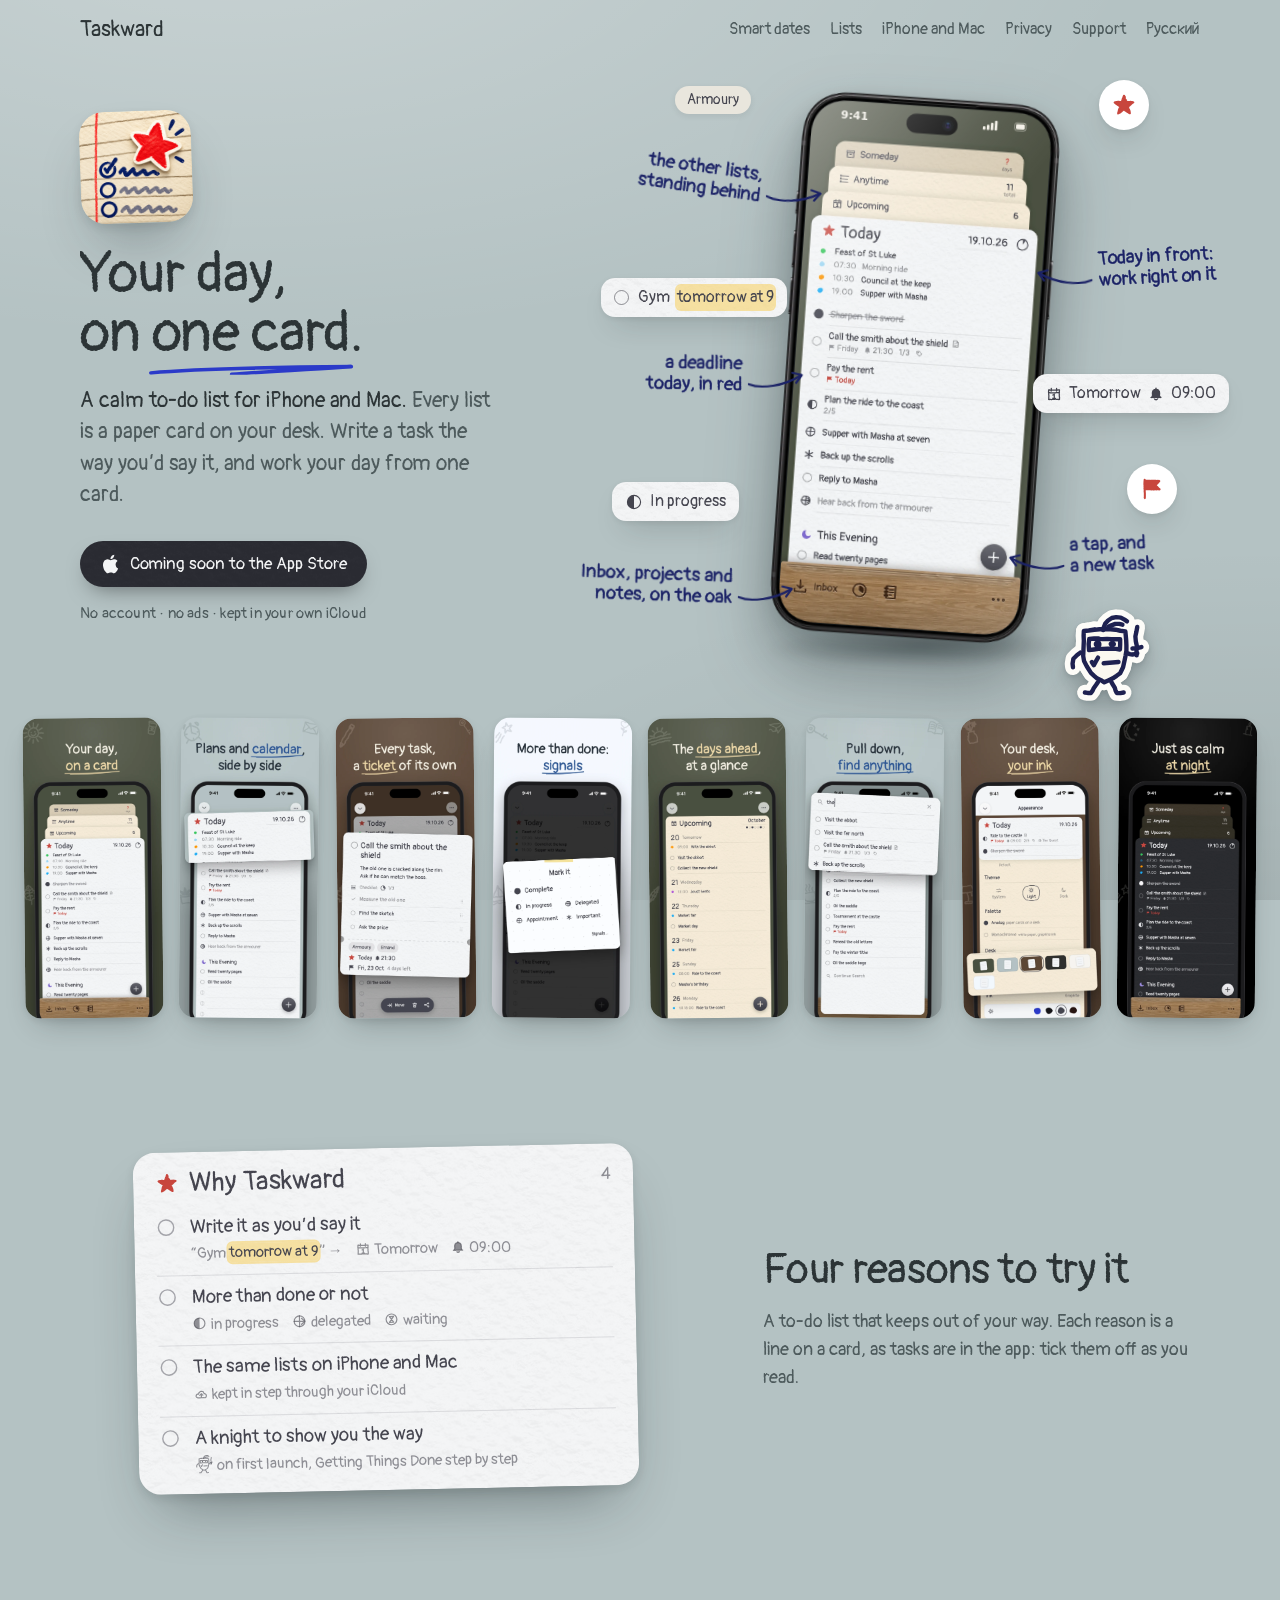
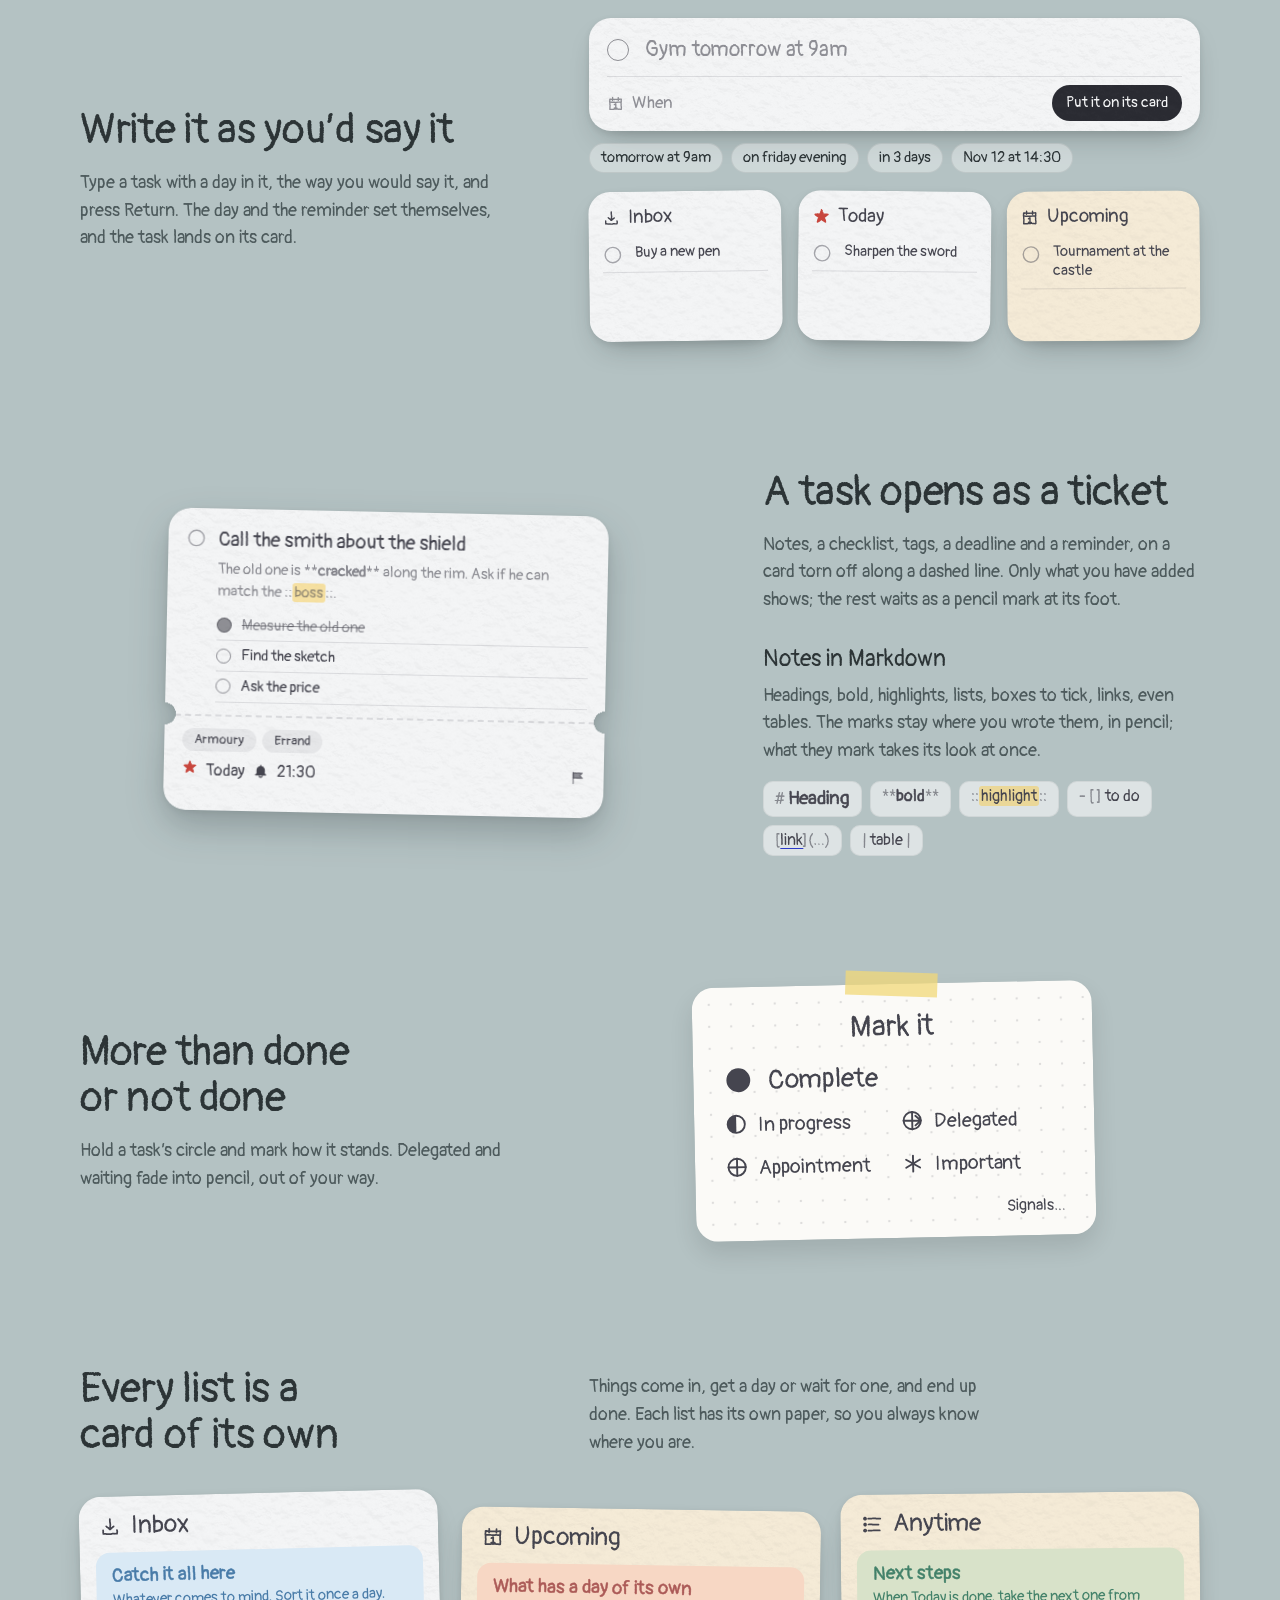
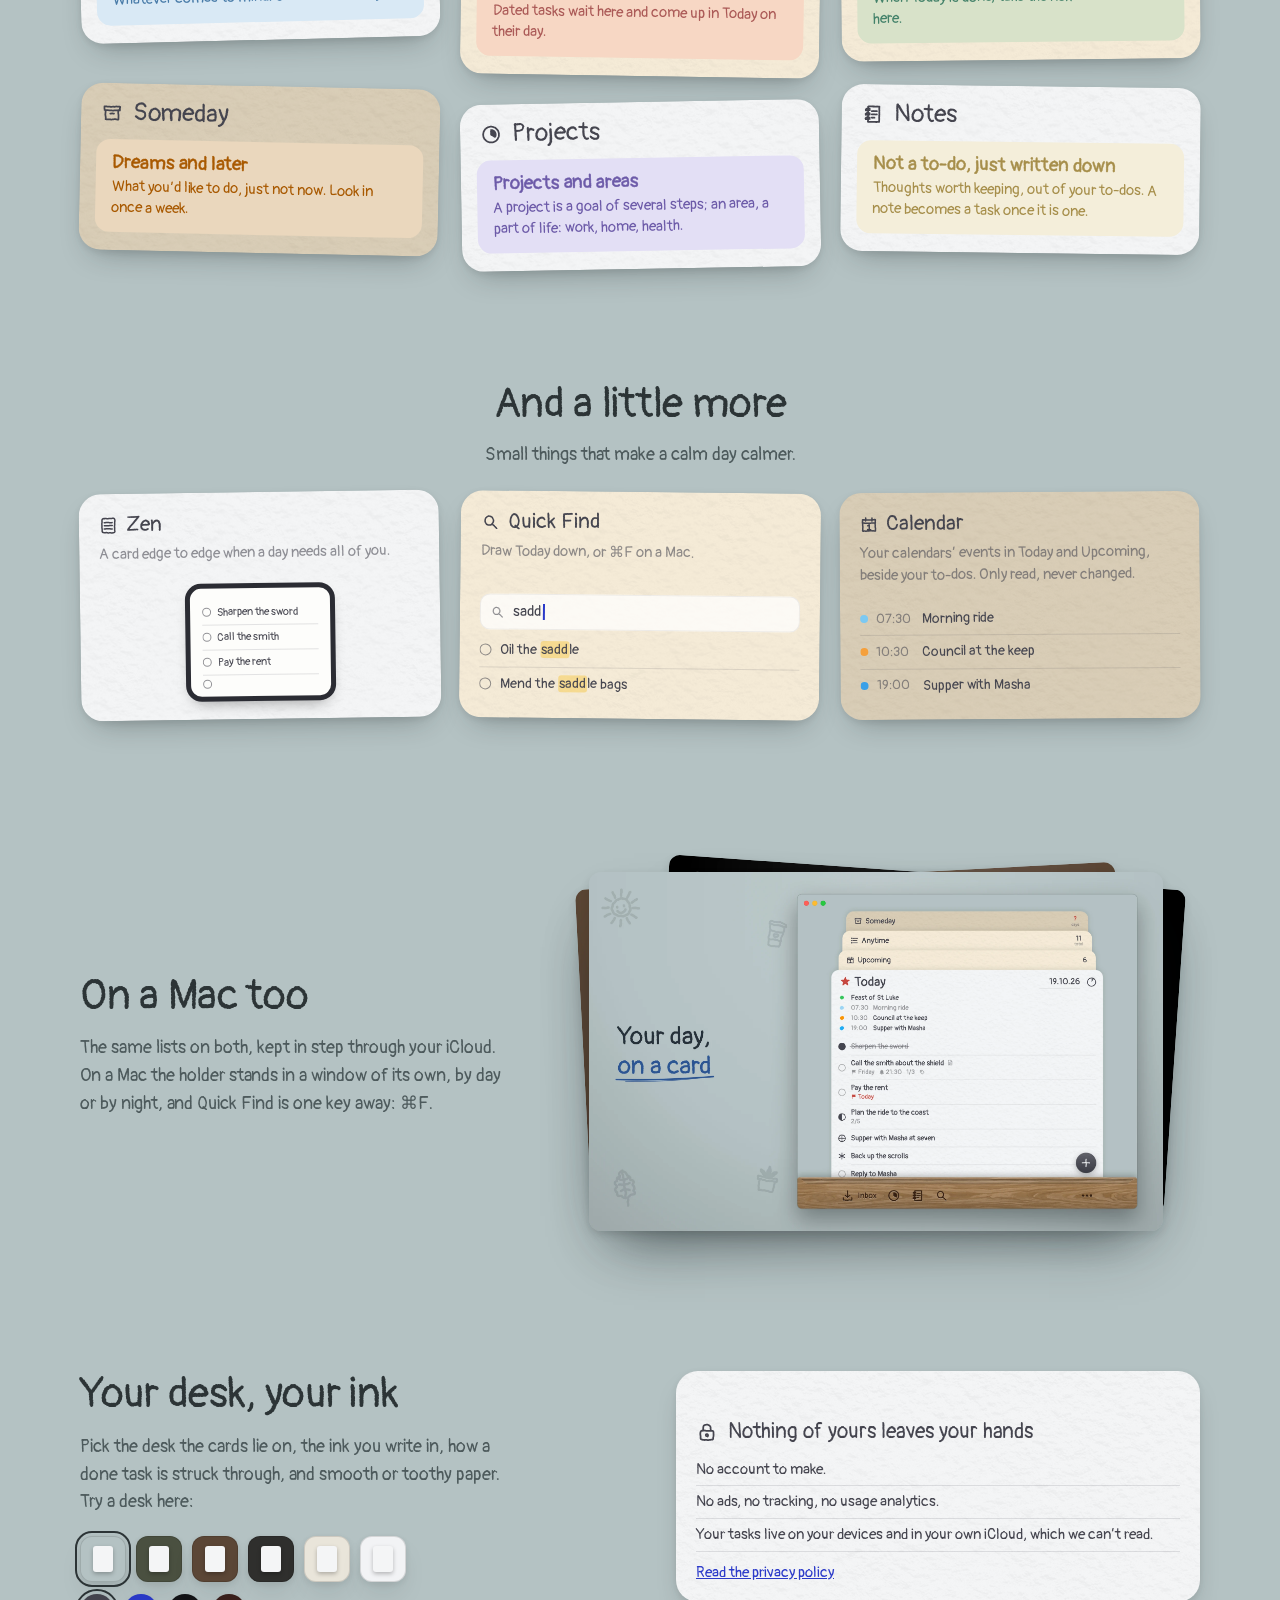
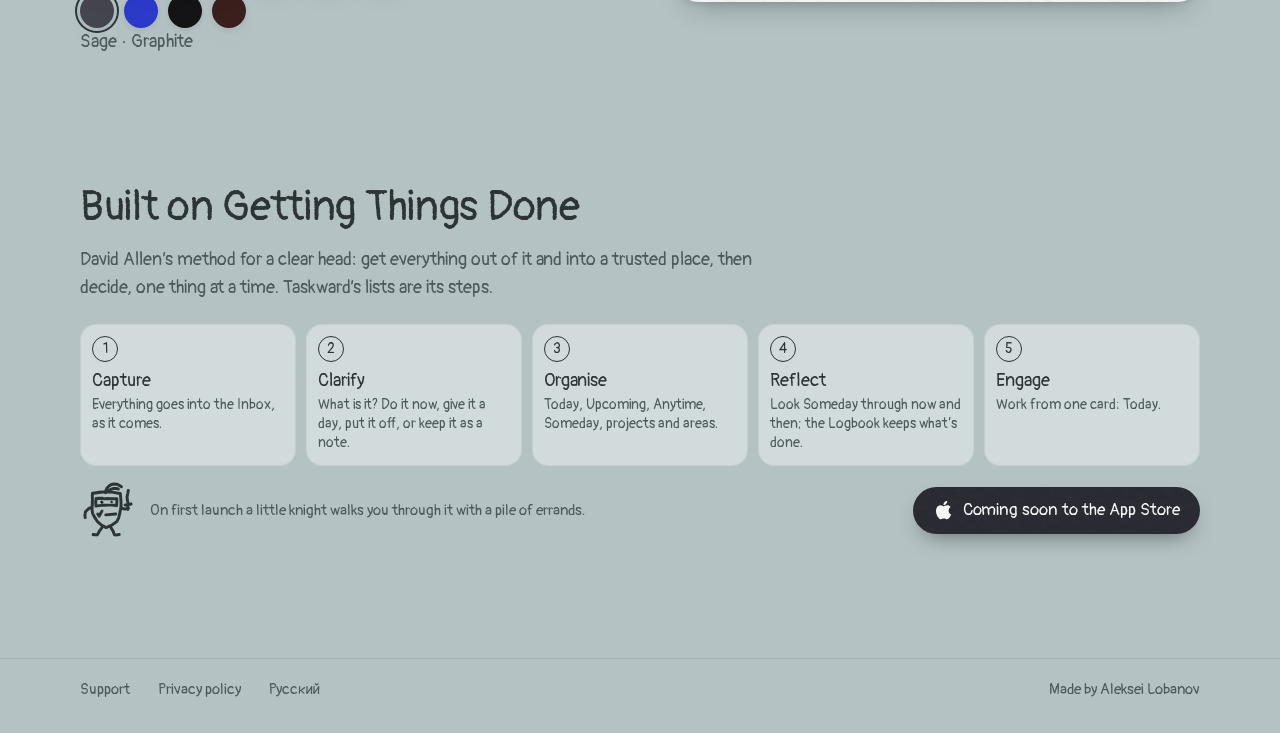
==== commit 07e0fc59: "The privacy policy tells of RevenueCat: what the purchases send, where it goes, your rights; Pro's D" ====
--- a/index.html
+++ b/index.html
@@ -142,7 +142,7 @@
 </div>
 <div class="show" id="kept">
 <div class="paper kept">
-<h3><svg class="icon" aria-hidden="true"><use href="img/icons.svg#lock"/></svg>Nothing of yours leaves your hands</h3><ul><li>No account to make.</li><li>No ads, no tracking, no analytics.</li><li>Your tasks live on your devices and in your own iCloud, which we can’t read.</li></ul><p><a href="privacy/">Read the privacy policy</a></p>
+<h3><svg class="icon" aria-hidden="true"><use href="img/icons.svg#lock"/></svg>Nothing of yours leaves your hands</h3><ul><li>No account to make.</li><li>No ads, no tracking, no usage analytics.</li><li>Your tasks live on your devices and in your own iCloud, which we can’t read.</li></ul><p><a href="privacy/">Read the privacy policy</a></p>
 </div>
 </div>
 </article>
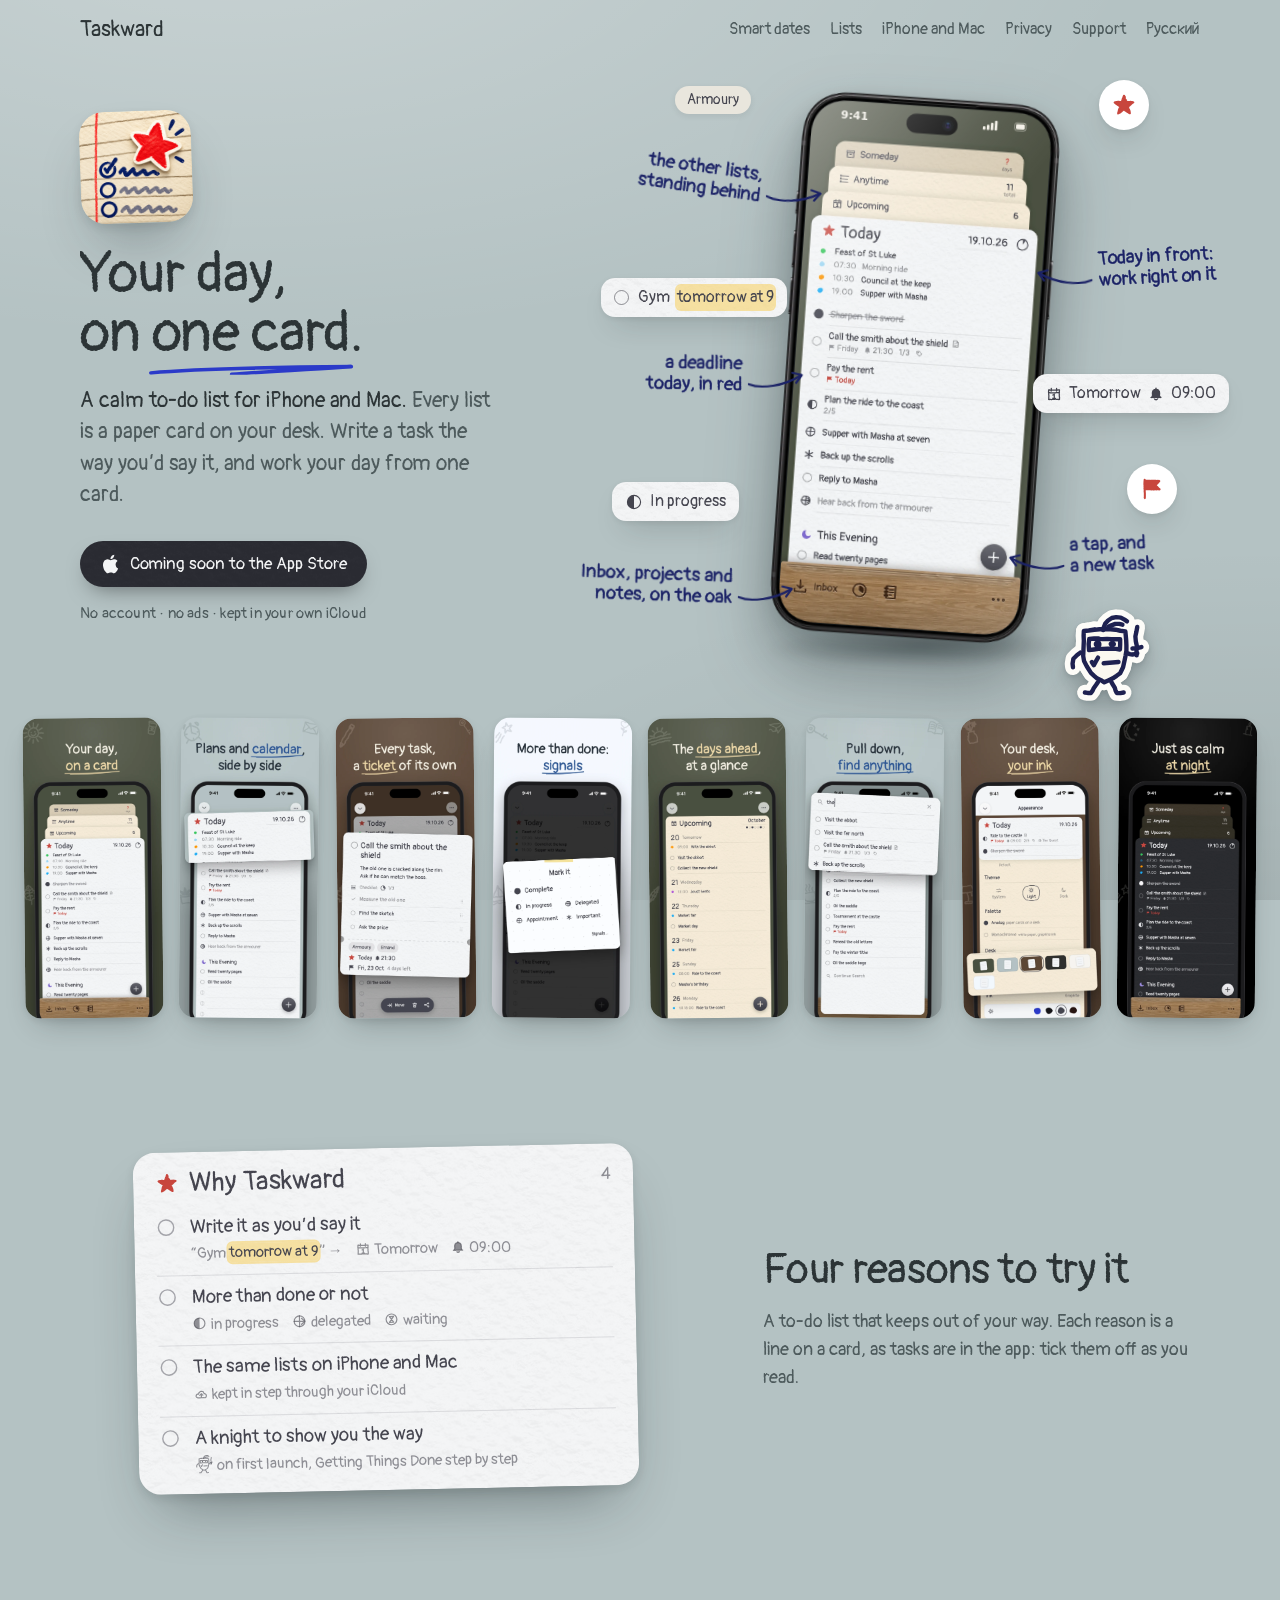
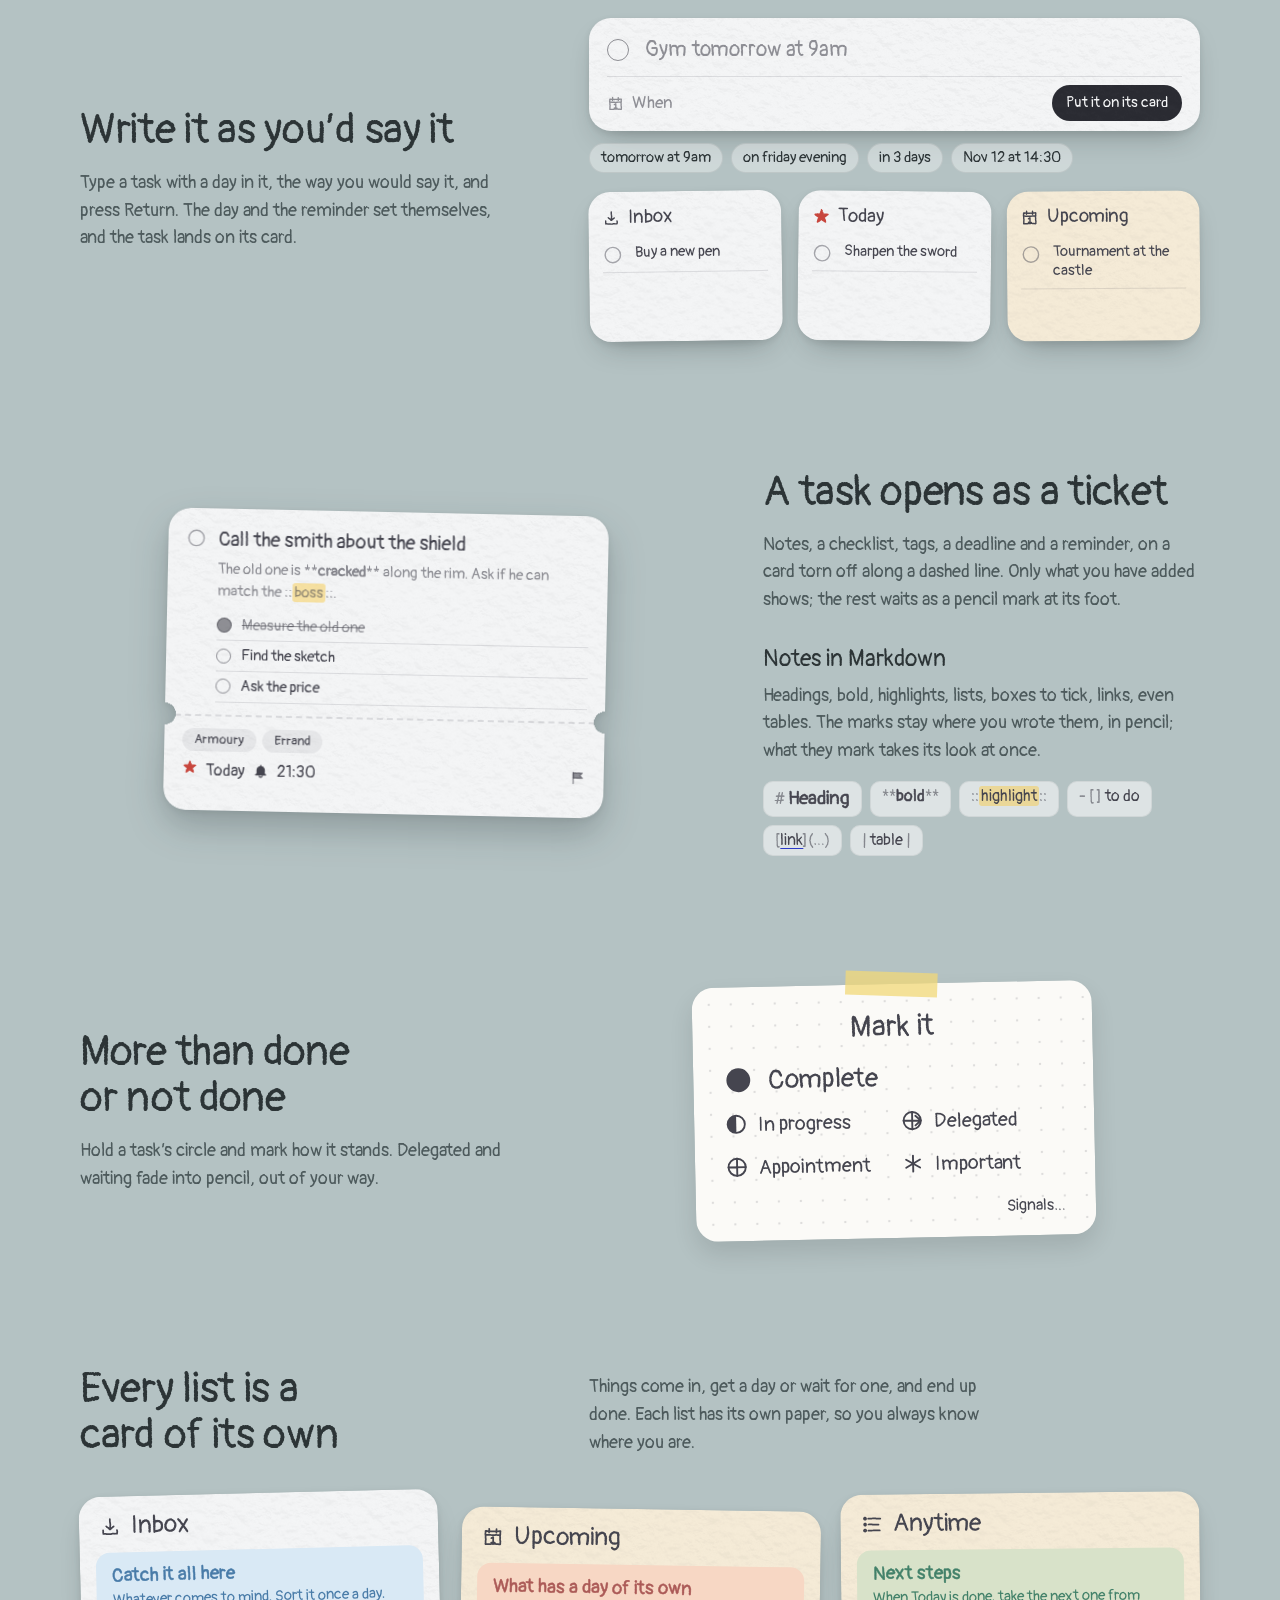
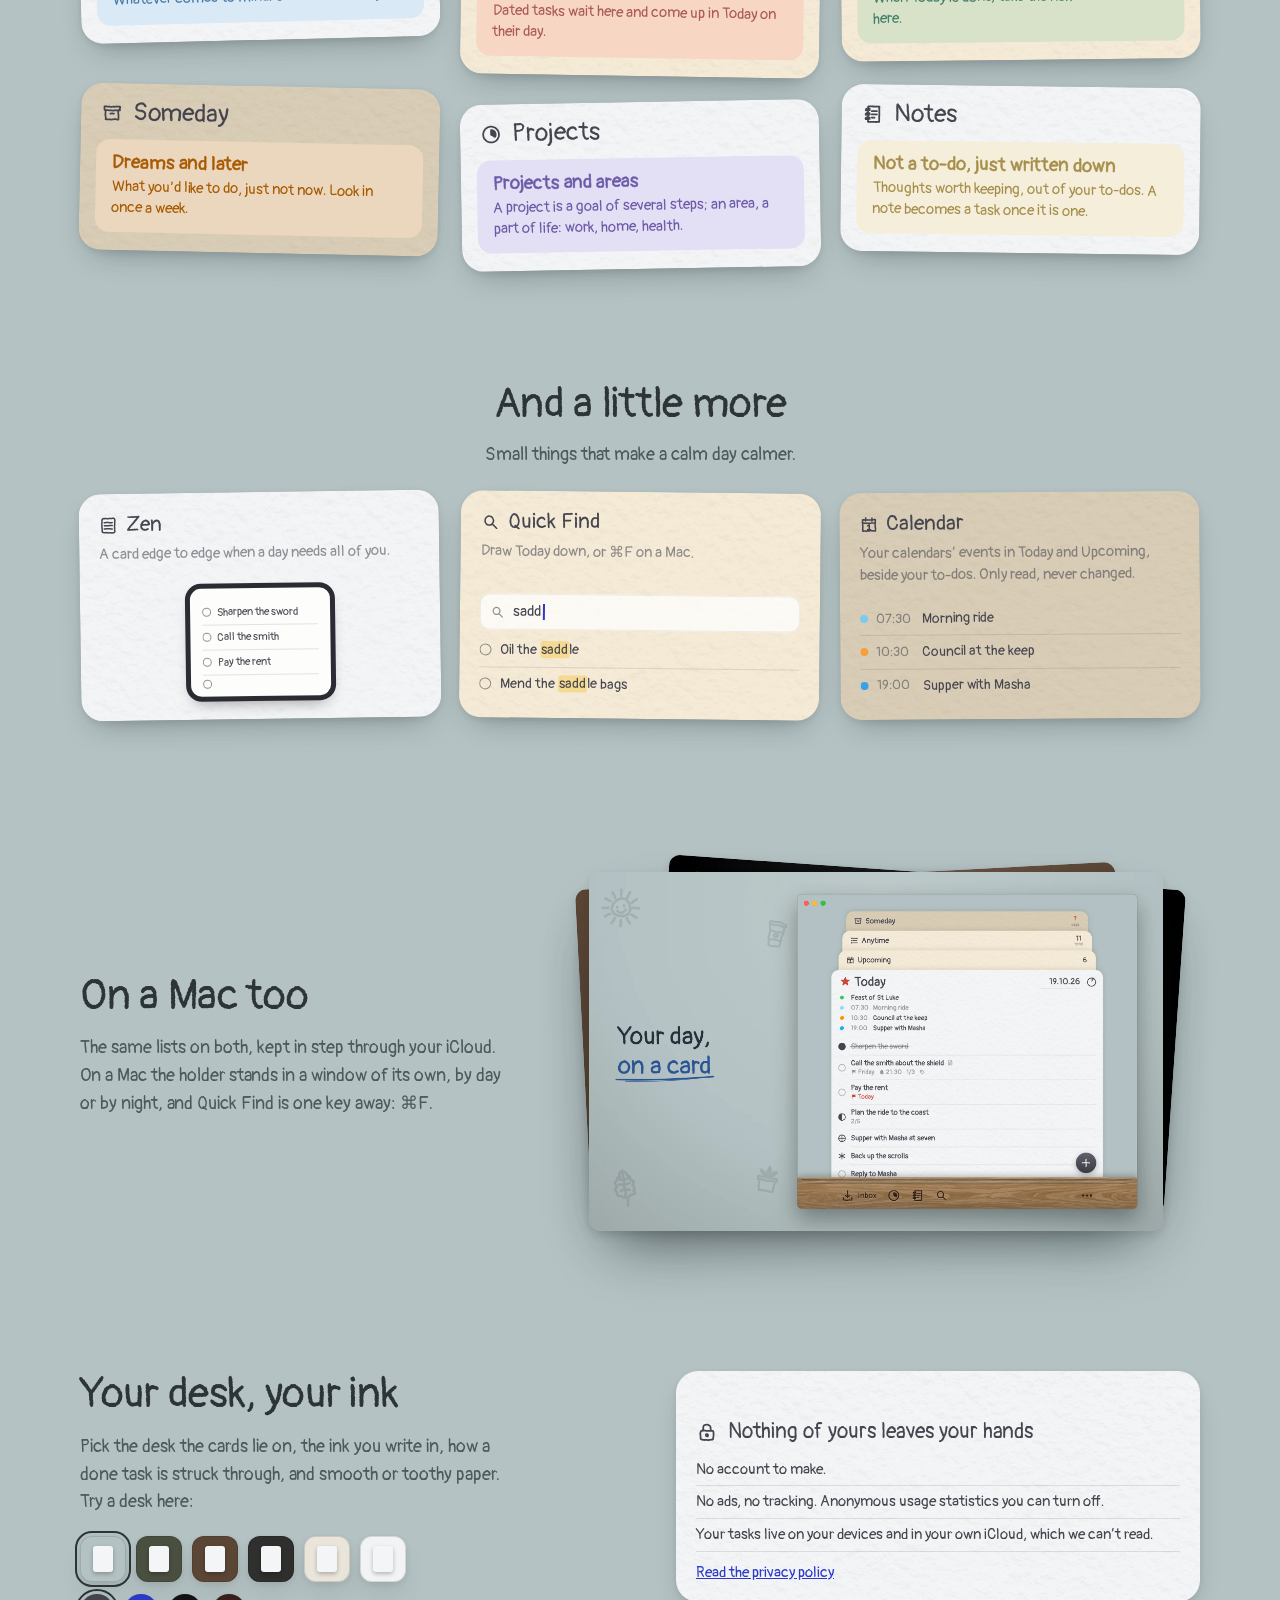
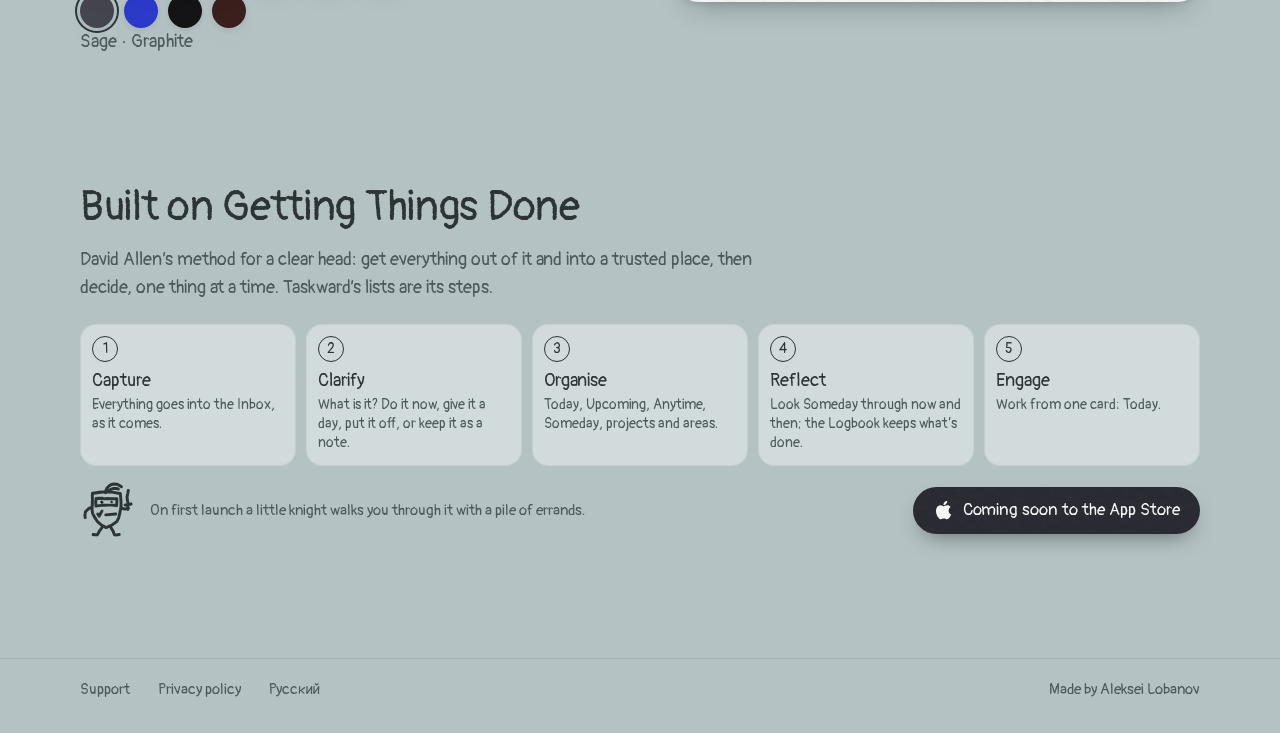
==== commit b0513971: "The privacy policy and the landing tell of usage statistics and crash reports: what goes to Mixpanel" ====
--- a/index.html
+++ b/index.html
@@ -142,7 +142,7 @@
 </div>
 <div class="show" id="kept">
 <div class="paper kept">
-<h3><svg class="icon" aria-hidden="true"><use href="img/icons.svg#lock"/></svg>Nothing of yours leaves your hands</h3><ul><li>No account to make.</li><li>No ads, no tracking, no usage analytics.</li><li>Your tasks live on your devices and in your own iCloud, which we can’t read.</li></ul><p><a href="privacy/">Read the privacy policy</a></p>
+<h3><svg class="icon" aria-hidden="true"><use href="img/icons.svg#lock"/></svg>Nothing of yours leaves your hands</h3><ul><li>No account to make.</li><li>No ads, no tracking. Anonymous usage statistics you can turn off.</li><li>Your tasks live on your devices and in your own iCloud, which we can’t read.</li></ul><p><a href="privacy/">Read the privacy policy</a></p>
 </div>
 </div>
 </article>
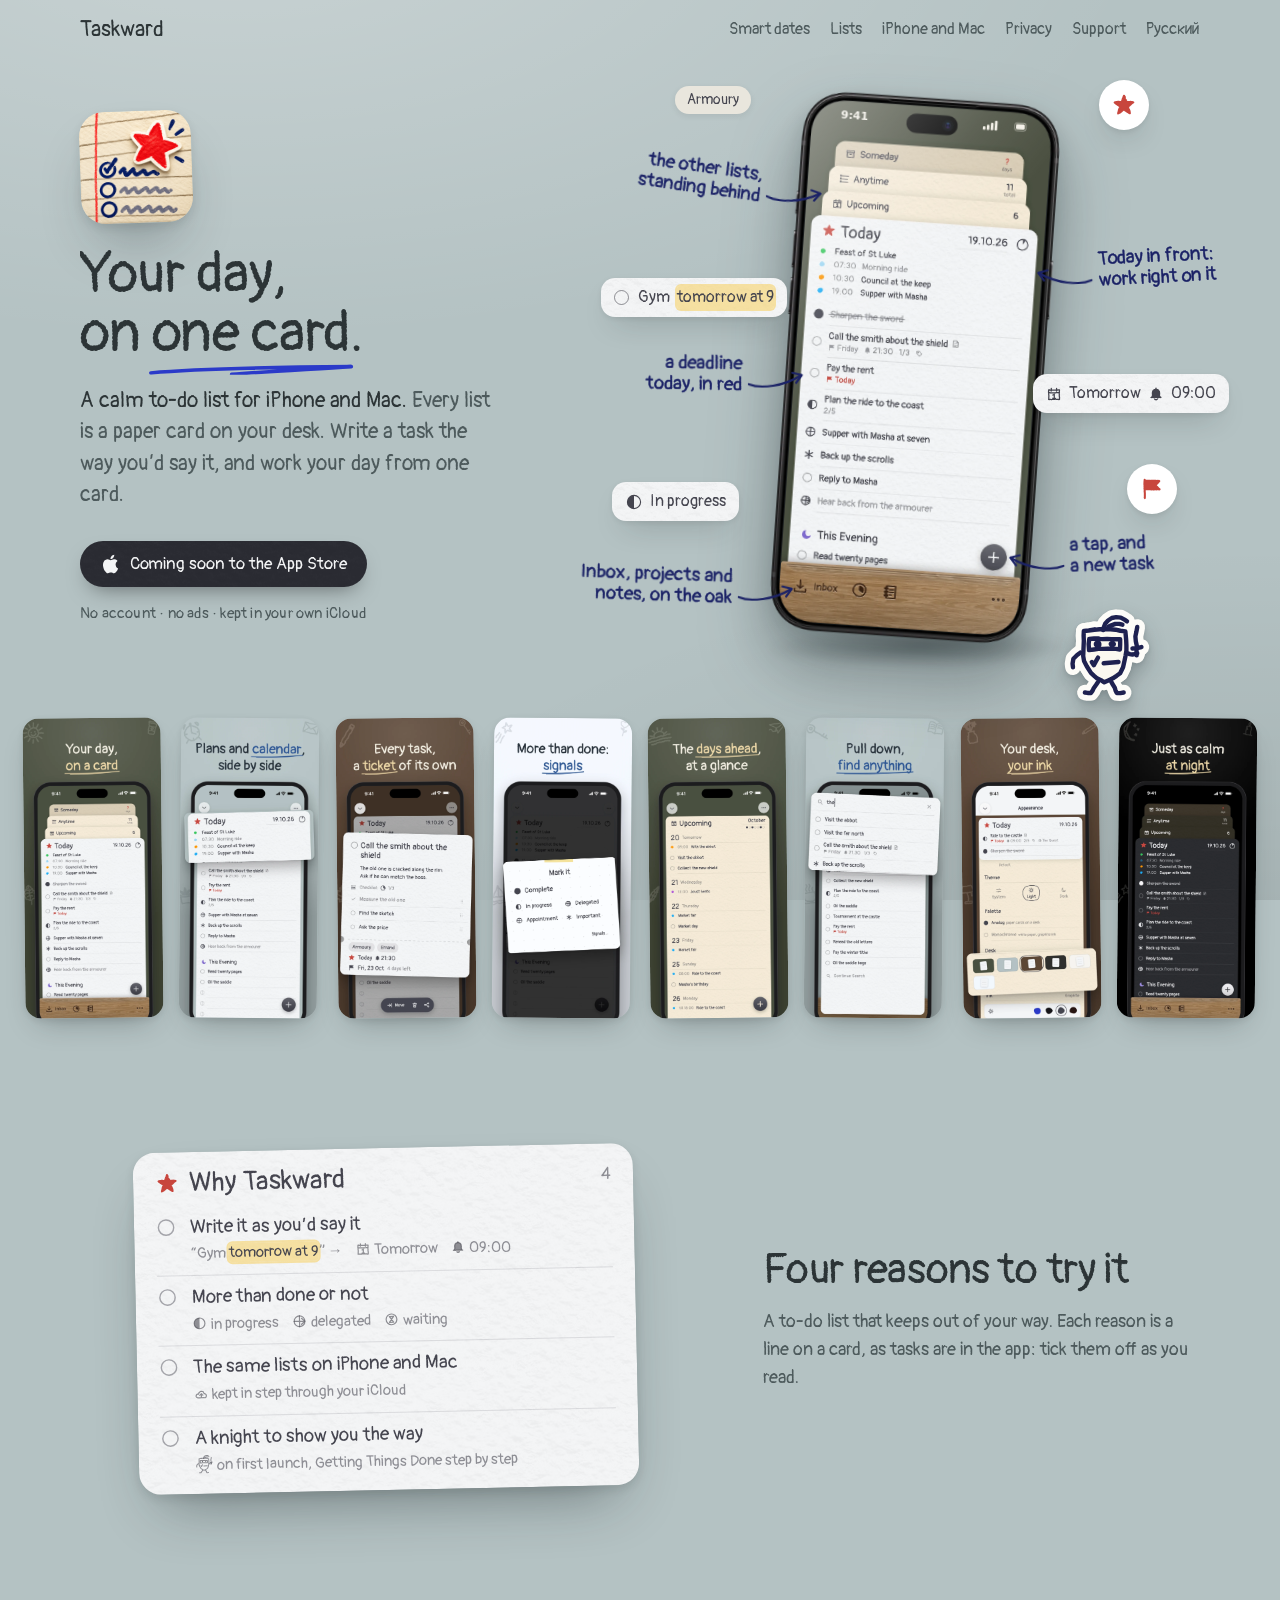
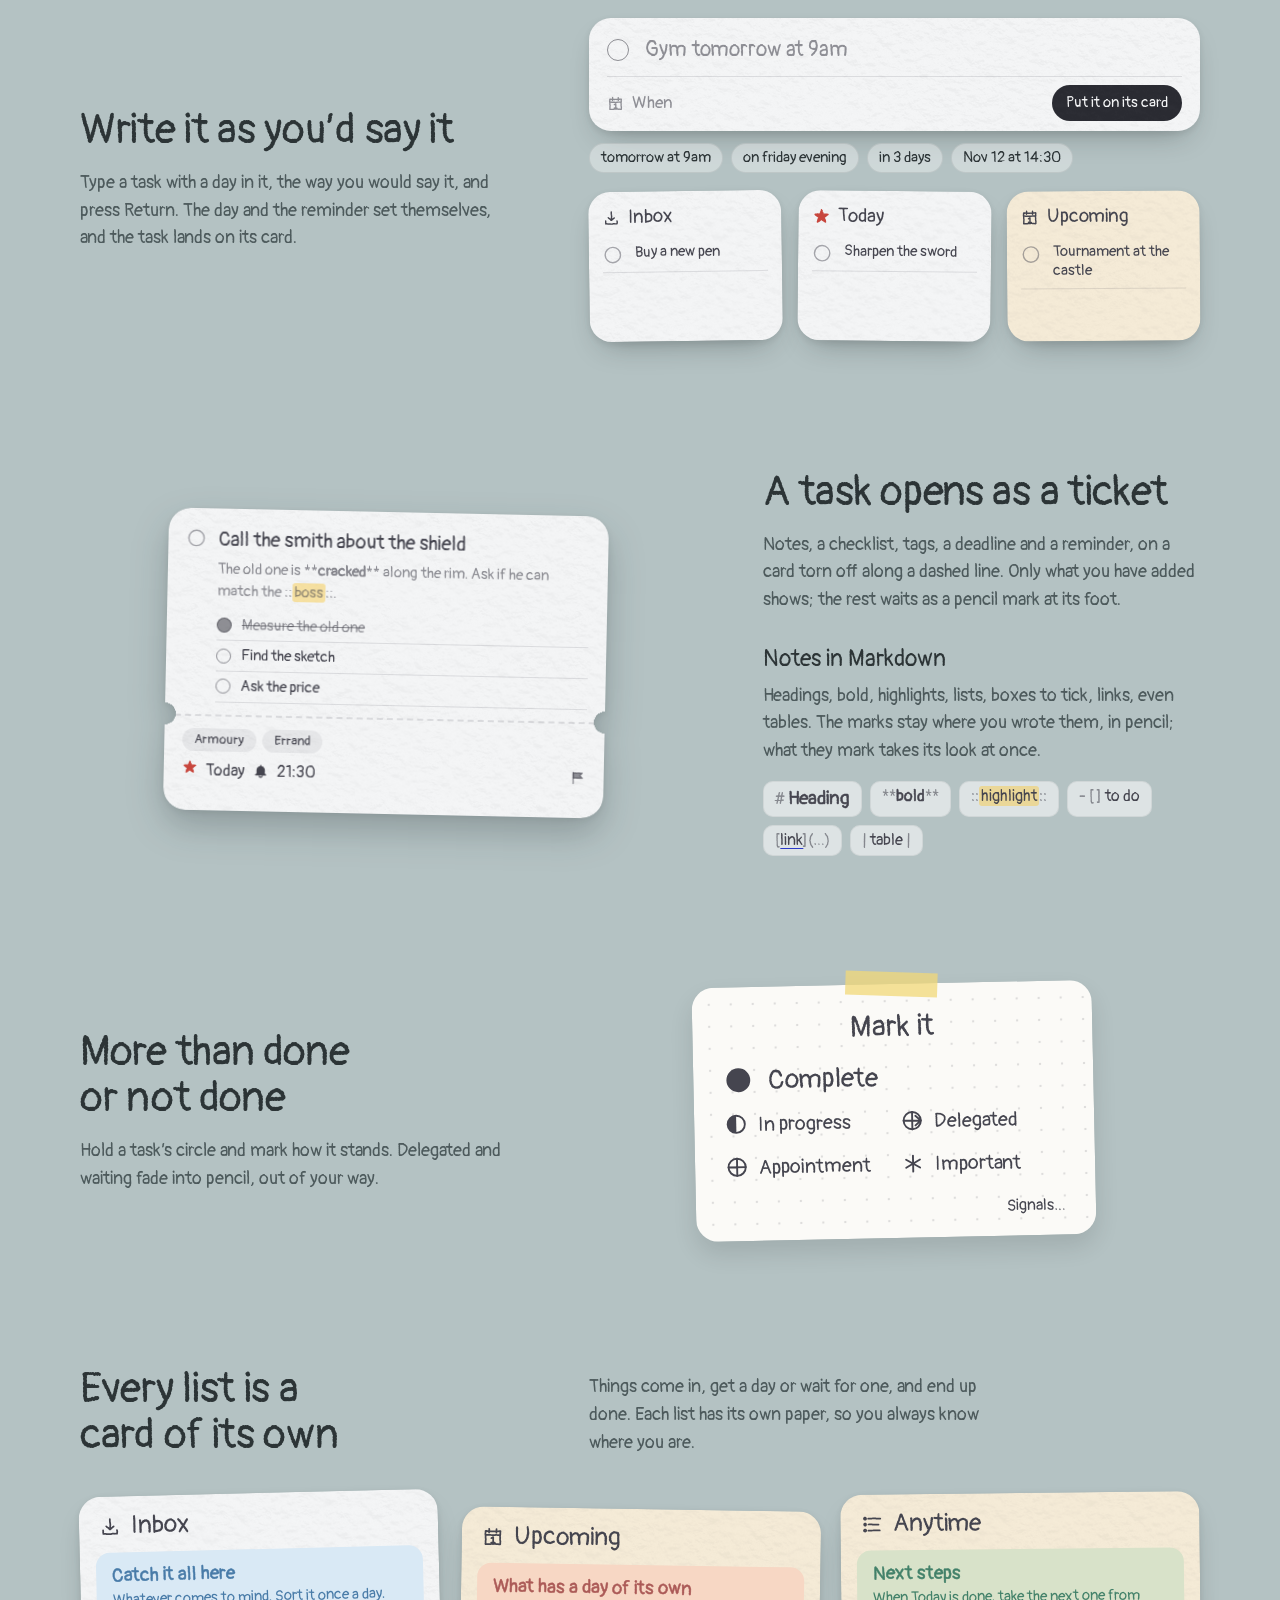
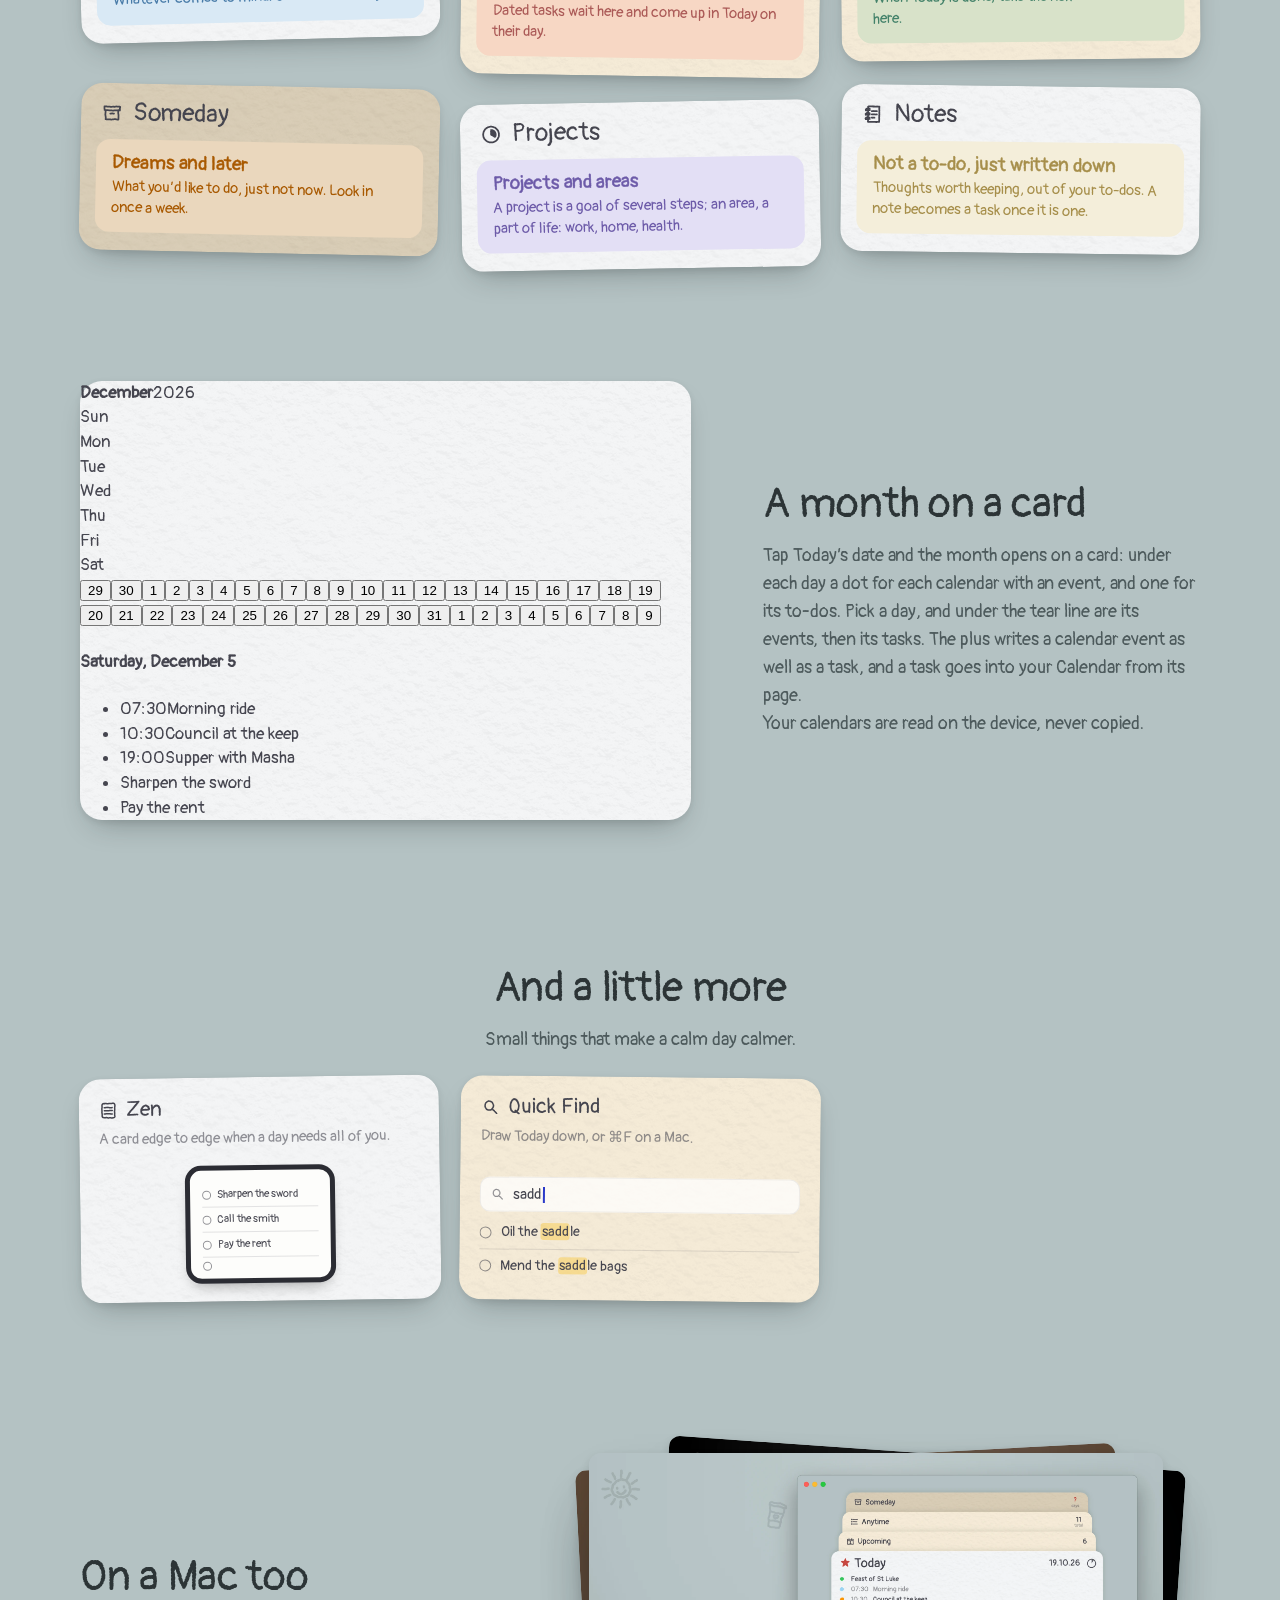
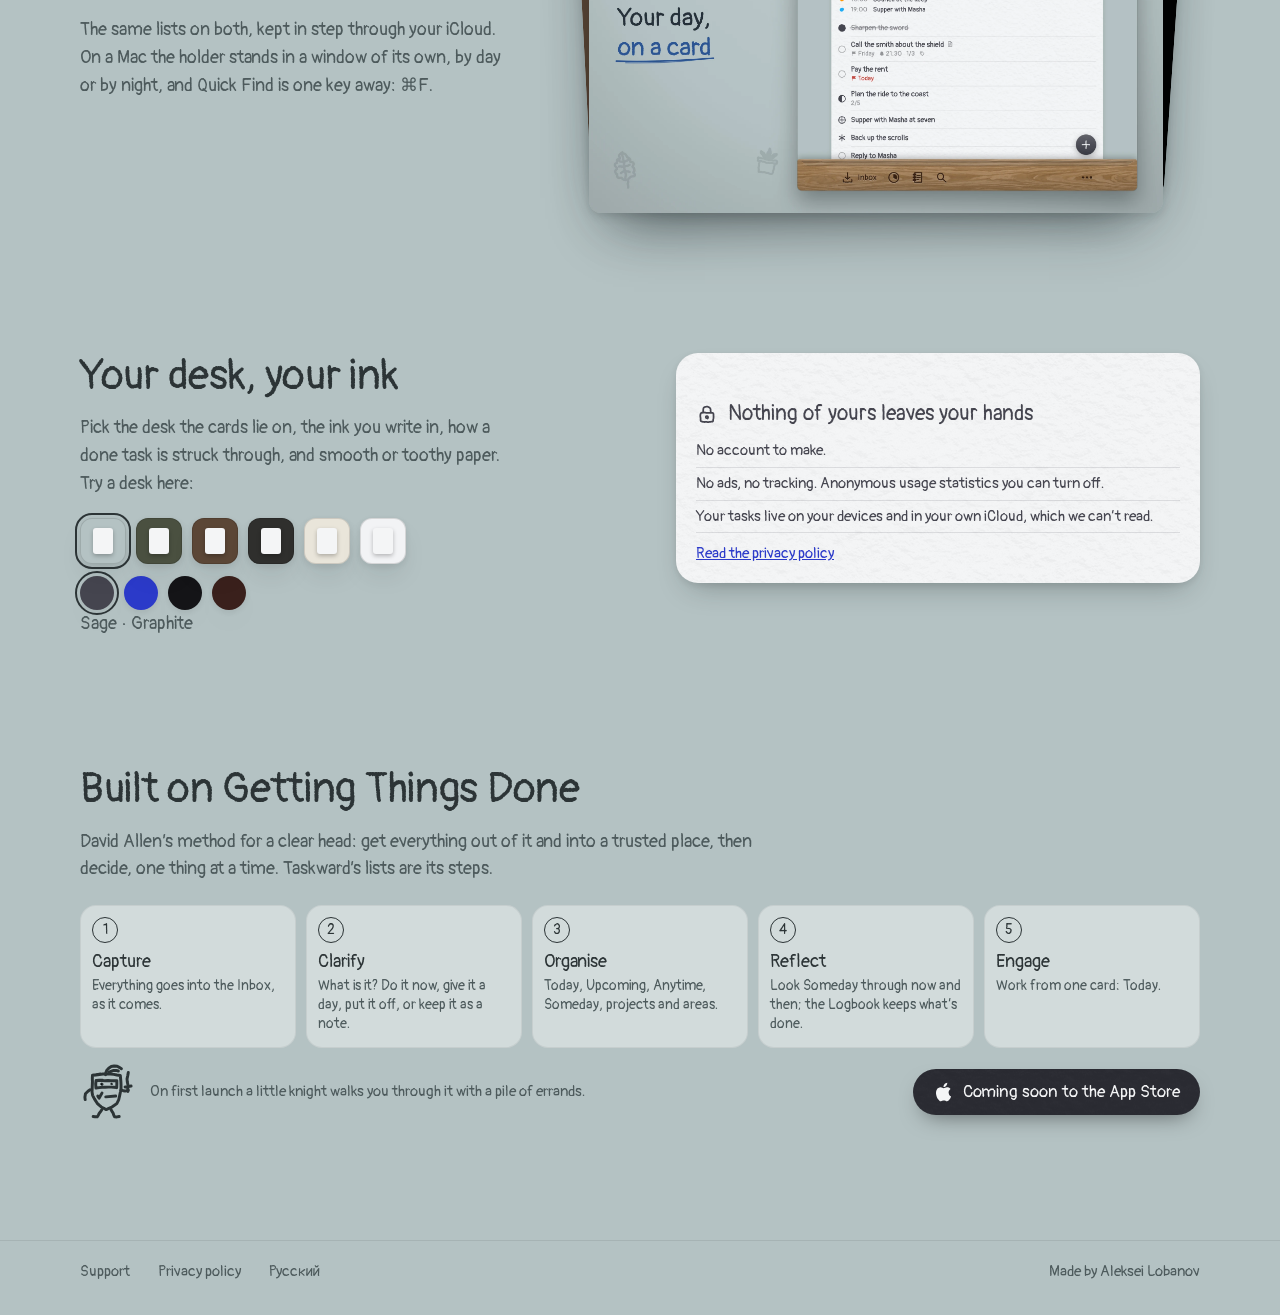
==== commit 9d9e5baf: "The calendar a row of its own: this month on a card as the app lays it out, its days marked, a day t" ====
--- a/index.html
+++ b/index.html
@@ -21,13 +21,13 @@
 <link rel="preconnect" href="https://fonts.googleapis.com">
 <link rel="preconnect" href="https://fonts.gstatic.com" crossorigin>
 <link href="https://fonts.googleapis.com/css2?family=Pangolin&amp;subset=cyrillic&amp;display=swap" rel="stylesheet">
-<link rel="stylesheet" href="style.css?v=2bf191c4">
+<link rel="stylesheet" href="style.css?v=4121edbd">
 <style>:root { --grain: url(img/grain.webp); }</style>
 <script>try { const d = localStorage.getItem('taskward-desk'), i = localStorage.getItem('taskward-ink');
 if (d && d !== 'default') document.documentElement.dataset.desk = d;
 if (i && i !== 'default') document.documentElement.dataset.ink = i; } catch (_) {}</script>
-<script src="when.js?v=2bf191c4" defer></script>
-<script src="app.js?v=2bf191c4" defer></script>
+<script src="when.js?v=4121edbd" defer></script>
+<script src="app.js?v=4121edbd" defer></script>
 </head>
 <body>
 <header class="wrap top">
@@ -120,9 +120,19 @@
 <div class="deck"><div class="paper white lcard" style="--r:-1.4deg;--marker:#4AA8F0;--pen:#487ba8"><div class="head"><svg class="icon" aria-hidden="true"><use href="img/icons.svg#export"/></svg>Inbox</div><div class="hint"><b>Catch it all here</b><span>Whatever comes to mind. Sort it once a day.</span></div></div><div class="paper cream lcard" style="--r:0.9deg;--marker:#FF6B5E;--pen:#ab5a57"><div class="head"><svg class="icon" aria-hidden="true"><use href="img/icons.svg#today"/></svg>Upcoming</div><div class="hint"><b>What has a day of its own</b><span>Dated tasks wait here and come up in Today on their day.</span></div></div><div class="paper cream lcard" style="--r:-0.6deg;--marker:#3FB27F;--pen:#428169"><div class="head"><svg class="icon" aria-hidden="true"><use href="img/icons.svg#list"/></svg>Anytime</div><div class="hint"><b>Next steps</b><span>When Today is done, take the next one from here.</span></div></div><div class="paper kraft lcard" style="--r:1.2deg;--marker:#FFA23A;--pen:#a85900"><div class="head"><svg class="icon" aria-hidden="true"><use href="img/icons.svg#archive"/></svg>Someday</div><div class="hint"><b>Dreams and later</b><span>What you’d like to do, just not now. Look in once a week.</span></div></div><div class="paper white lcard" style="--r:-1.0deg;--marker:#8B6CF0;--pen:#6c5aa8"><div class="head"><svg class="icon" aria-hidden="true"><use href="img/icons.svg#project"/></svg>Projects</div><div class="hint"><b>Projects and areas</b><span>A project is a goal of several steps; an area, a part of life: work, home, health.</span></div></div><div class="paper white lcard" style="--r:0.7deg;--marker:#F6C945;--pen:#a68e4a"><div class="head"><svg class="icon" aria-hidden="true"><use href="img/icons.svg#notebook"/></svg>Notes</div><div class="hint"><b>Not a to-do, just written down</b><span>Thoughts worth keeping, out of your to-dos. A note becomes a task once it is one.</span></div></div></div>
 </article>
 
+<article class="feature flip" id="calendar">
+<div class="say"><h2>A month on a card</h2><p>Tap Today’s date and the month opens on a card: under each day a dot for each calendar with an event, and one for its to-dos. Pick a day, and under the tear line are its events, then its tasks. The plus writes a calendar event as well as a task, and a task goes into your Calendar from its page.</p><p class="aside">Your calendars are read on the device, never copied.</p></div>
+<div class="show"><div class="paper month" data-lang="en" data-cal="{&quot;days&quot;: [[-2, [[&quot;09:00&quot;, &quot;Market day&quot;, &quot;#3fbf5a&quot;]], [[&quot;Oil the saddle&quot;, true]]], [0, [[&quot;07:30&quot;, &quot;Morning ride&quot;, &quot;#7cc9f2&quot;], [&quot;10:30&quot;, &quot;Council at the keep&quot;, &quot;#f5a03c&quot;], [&quot;19:00&quot;, &quot;Supper with Masha&quot;, &quot;#3aa0e8&quot;]], [[&quot;Sharpen the sword&quot;, true], [&quot;Pay the rent&quot;, false]]], [1, [[&quot;13:00&quot;, &quot;Joust heats&quot;, &quot;#b65ce0&quot;]], [[&quot;Call the smith about the shield&quot;, false]]], [2, [], [[&quot;Plan the ride to the coast&quot;, false]]], [4, [[&quot;&quot;, &quot;Feast of St Luke&quot;, &quot;#3fbf5a&quot;]], []], [6, [[&quot;18:00&quot;, &quot;Tourney feast&quot;, &quot;#f5a03c&quot;], [&quot;20:00&quot;, &quot;Night watch&quot;, &quot;#3aa0e8&quot;]], []], [9, [], [[&quot;Visit the far north&quot;, false]]]], &quot;empty&quot;: &quot;Nothing on this day&quot;}">
+<div class="month-head"><b></b><span></span></div>
+<div class="days" role="grid"></div>
+<div class="tear" aria-hidden="true"></div>
+<div class="day" aria-live="polite"><h4></h4><ul></ul></div>
+</div></div>
+</article>
+
 <article class="feature trio">
 <h2>And a little more</h2><p class="lead">Small things that make a calm day calmer.</p>
-<div class="cards3"><div class="paper white small"><div class="head"><svg class="icon" aria-hidden="true"><use href="img/icons.svg#paperLines"/></svg>Zen</div><p>A card edge to edge when a day needs all of you.</p><div class="demo zen"><div class="screen-mini"><p><span class="o"></span><span>Sharpen the sword</span></p><p><span class="o"></span><span>Call the smith</span></p><p><span class="o"></span><span>Pay the rent</span></p><p><span class="o"></span></p></div></div></div><div class="paper cream small"><div class="head"><svg class="icon" aria-hidden="true"><use href="img/icons.svg#search"/></svg>Quick Find</div><p>Draw Today down, or ⌘F on a Mac.</p><div class="demo find"><div class="field"><svg class="icon" aria-hidden="true"><use href="img/icons.svg#search"/></svg>sadd<span class="caret"></span></div><p><span class="o"></span><span>Oil the <mark>sadd</mark>le</span></p><p><span class="o"></span><span>Mend the <mark>sadd</mark>le bags</span></p></div></div><div class="paper kraft small"><div class="head"><svg class="icon" aria-hidden="true"><use href="img/icons.svg#today"/></svg>Calendar</div><p>Your calendars’ events in Today and Upcoming, beside your to-dos. Only read, never changed.</p><div class="demo cal"><p><span class="dot" style="background:#7cc9f2"></span><span class="at">07:30</span><span>Morning ride</span></p><p><span class="dot" style="background:#f5a03c"></span><span class="at">10:30</span><span>Council at the keep</span></p><p><span class="dot" style="background:#3aa0e8"></span><span class="at">19:00</span><span>Supper with Masha</span></p></div></div></div>
+<div class="cards3"><div class="paper white small"><div class="head"><svg class="icon" aria-hidden="true"><use href="img/icons.svg#paperLines"/></svg>Zen</div><p>A card edge to edge when a day needs all of you.</p><div class="demo zen"><div class="screen-mini"><p><span class="o"></span><span>Sharpen the sword</span></p><p><span class="o"></span><span>Call the smith</span></p><p><span class="o"></span><span>Pay the rent</span></p><p><span class="o"></span></p></div></div></div><div class="paper cream small"><div class="head"><svg class="icon" aria-hidden="true"><use href="img/icons.svg#search"/></svg>Quick Find</div><p>Draw Today down, or ⌘F on a Mac.</p><div class="demo find"><div class="field"><svg class="icon" aria-hidden="true"><use href="img/icons.svg#search"/></svg>sadd<span class="caret"></span></div><p><span class="o"></span><span>Oil the <mark>sadd</mark>le</span></p><p><span class="o"></span><span>Mend the <mark>sadd</mark>le bags</span></p></div></div></div>
 </article>
 
 <article class="feature" id="mac">
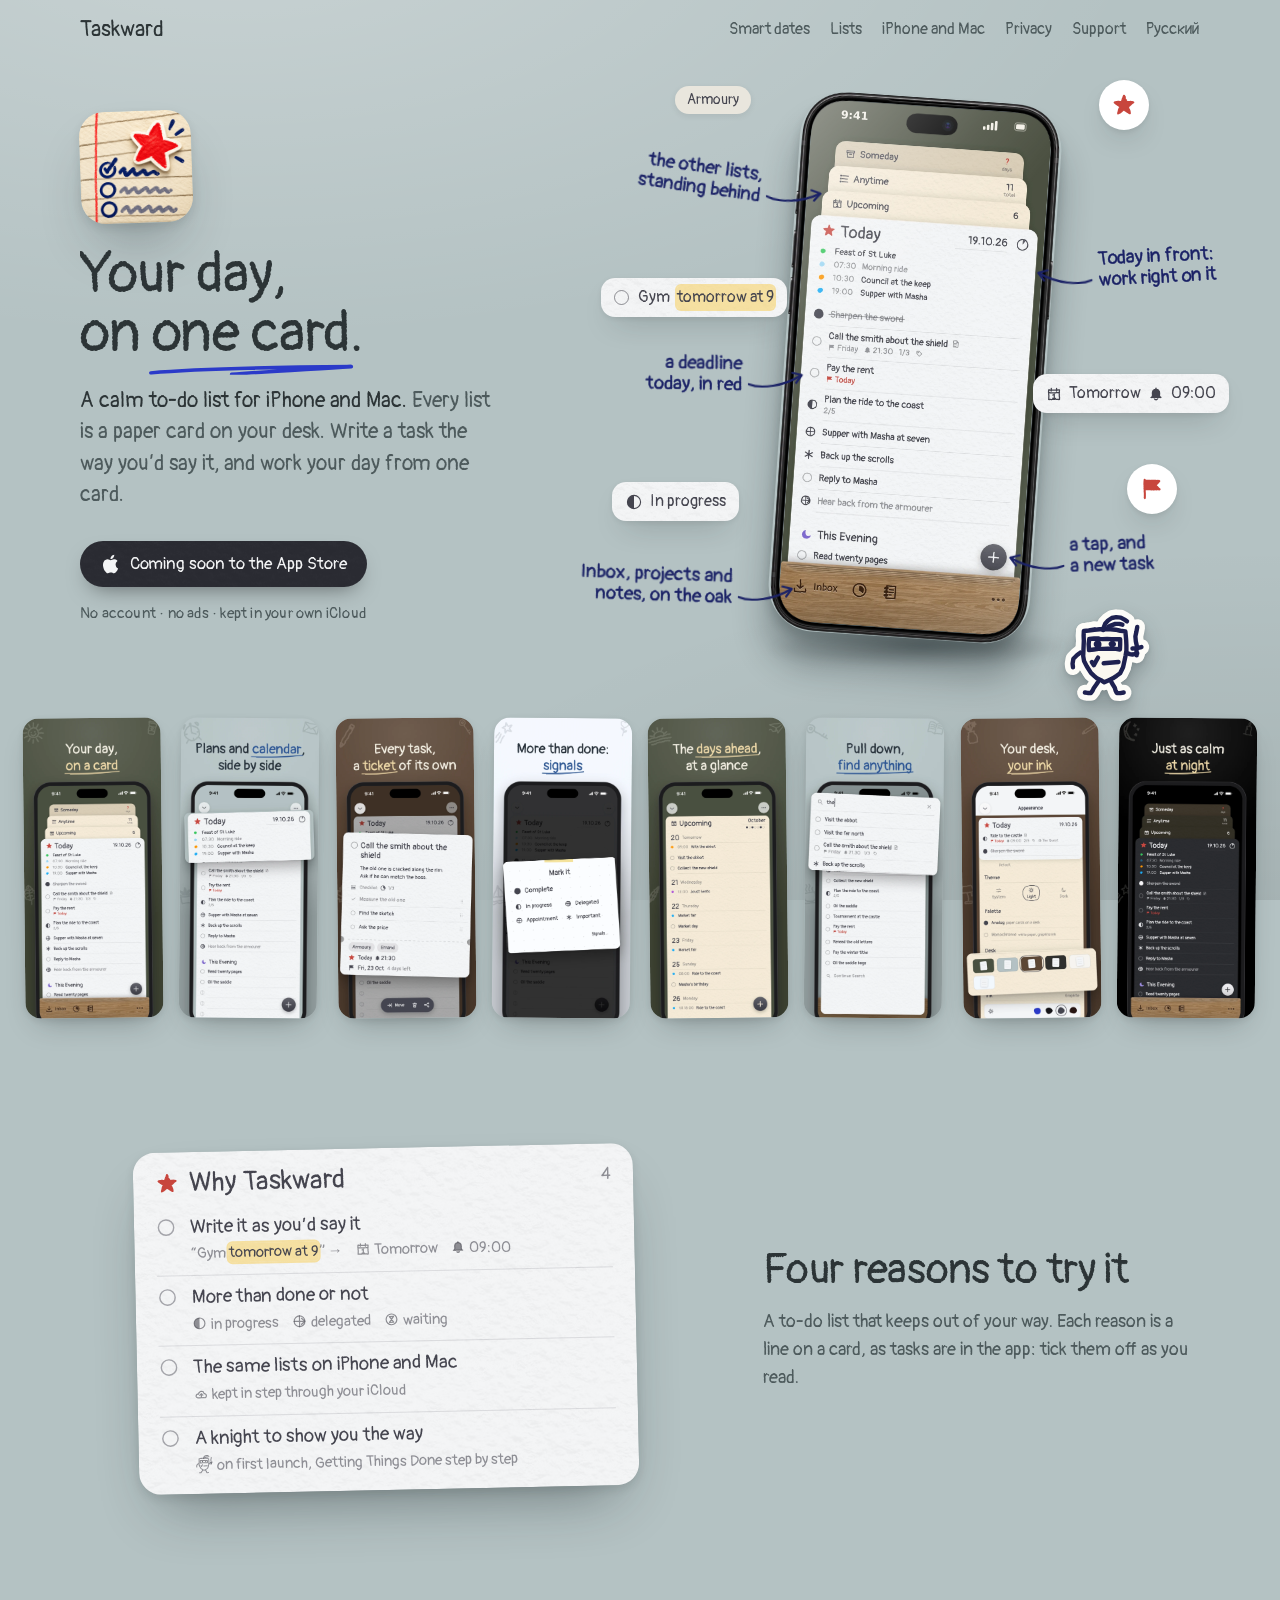
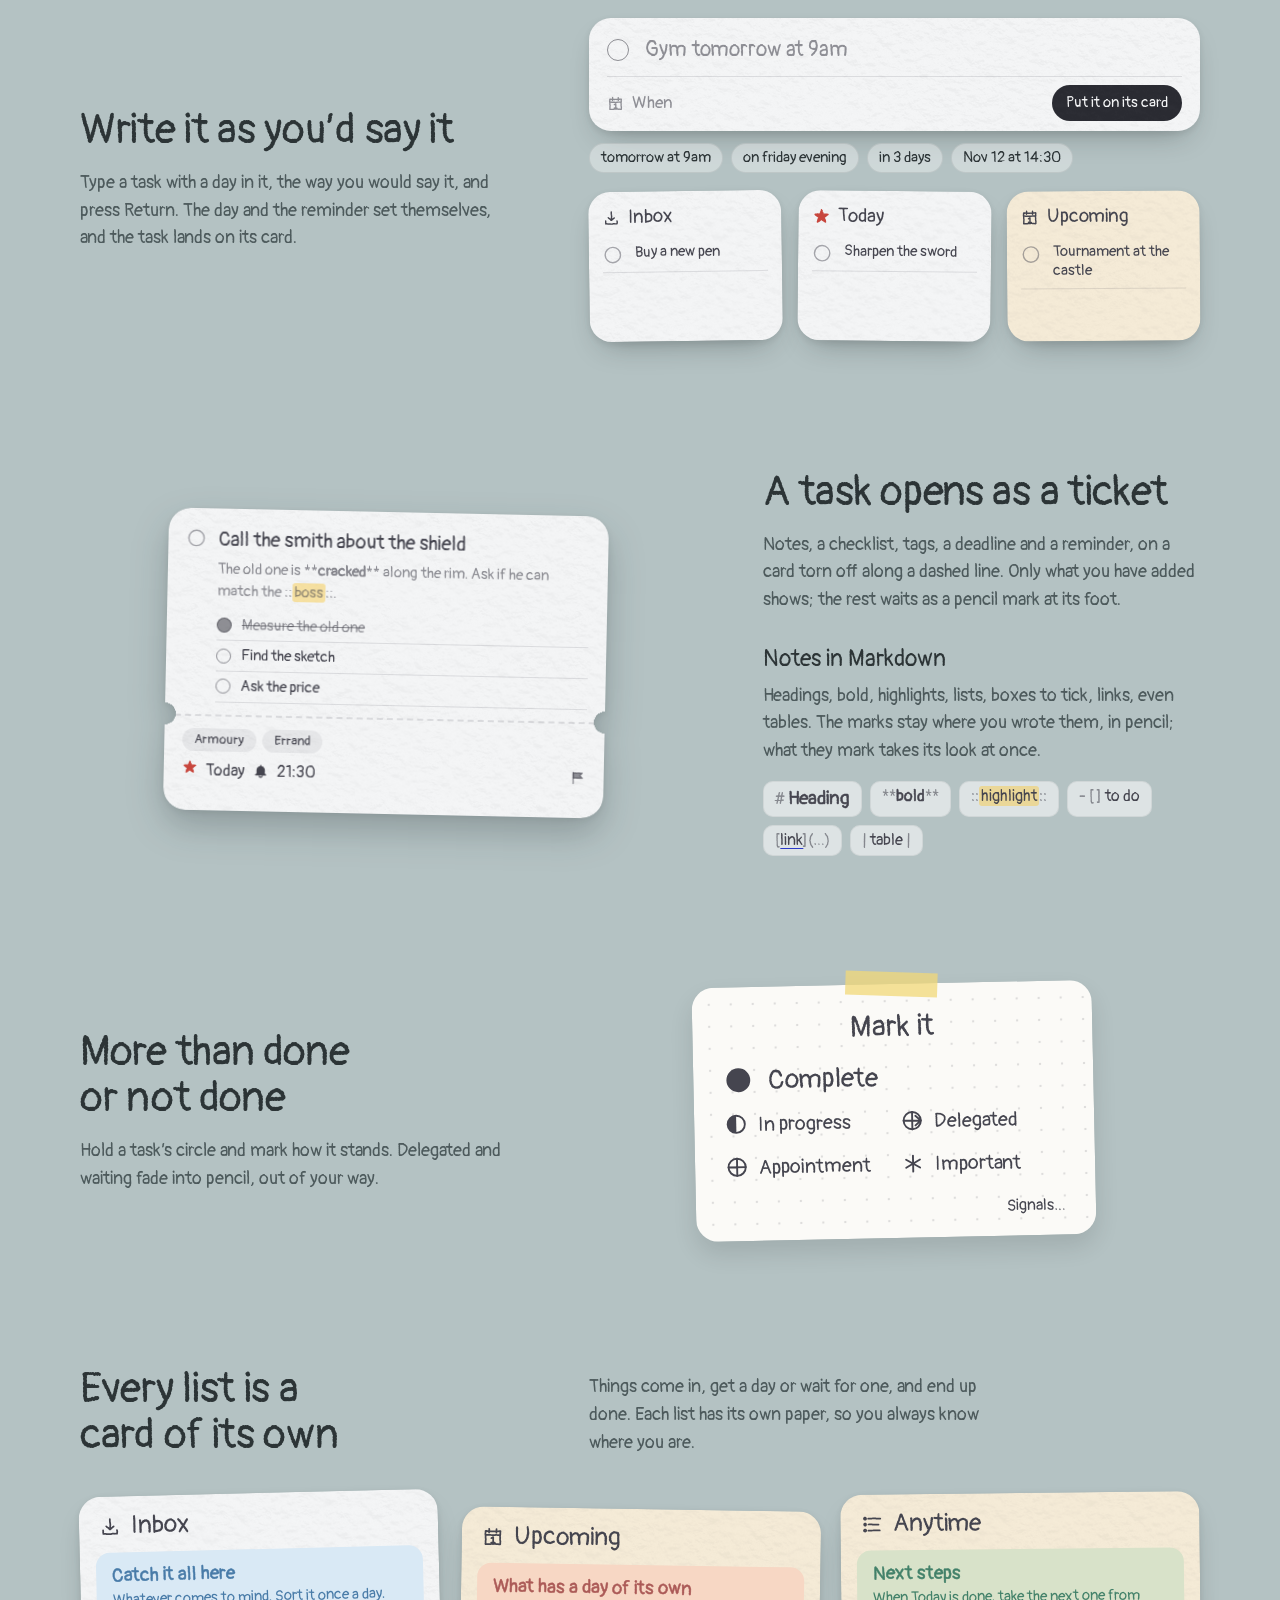
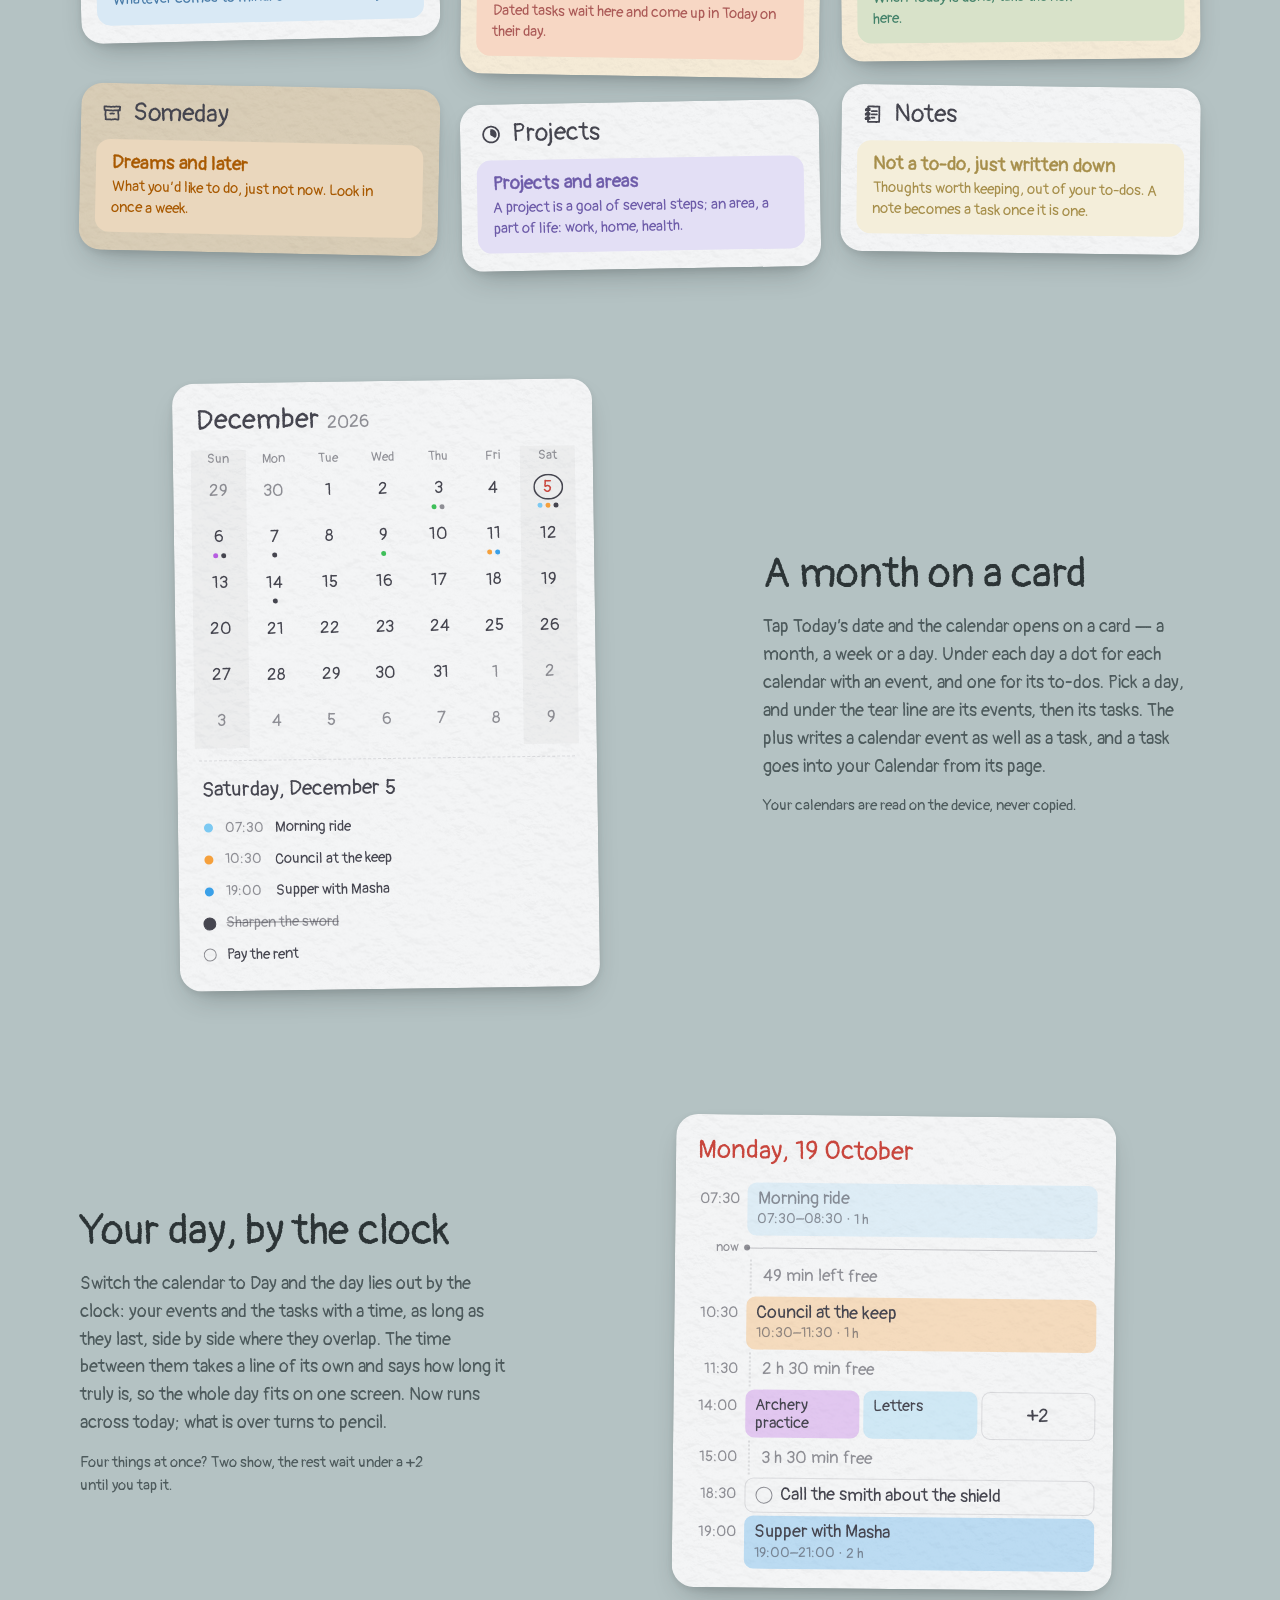
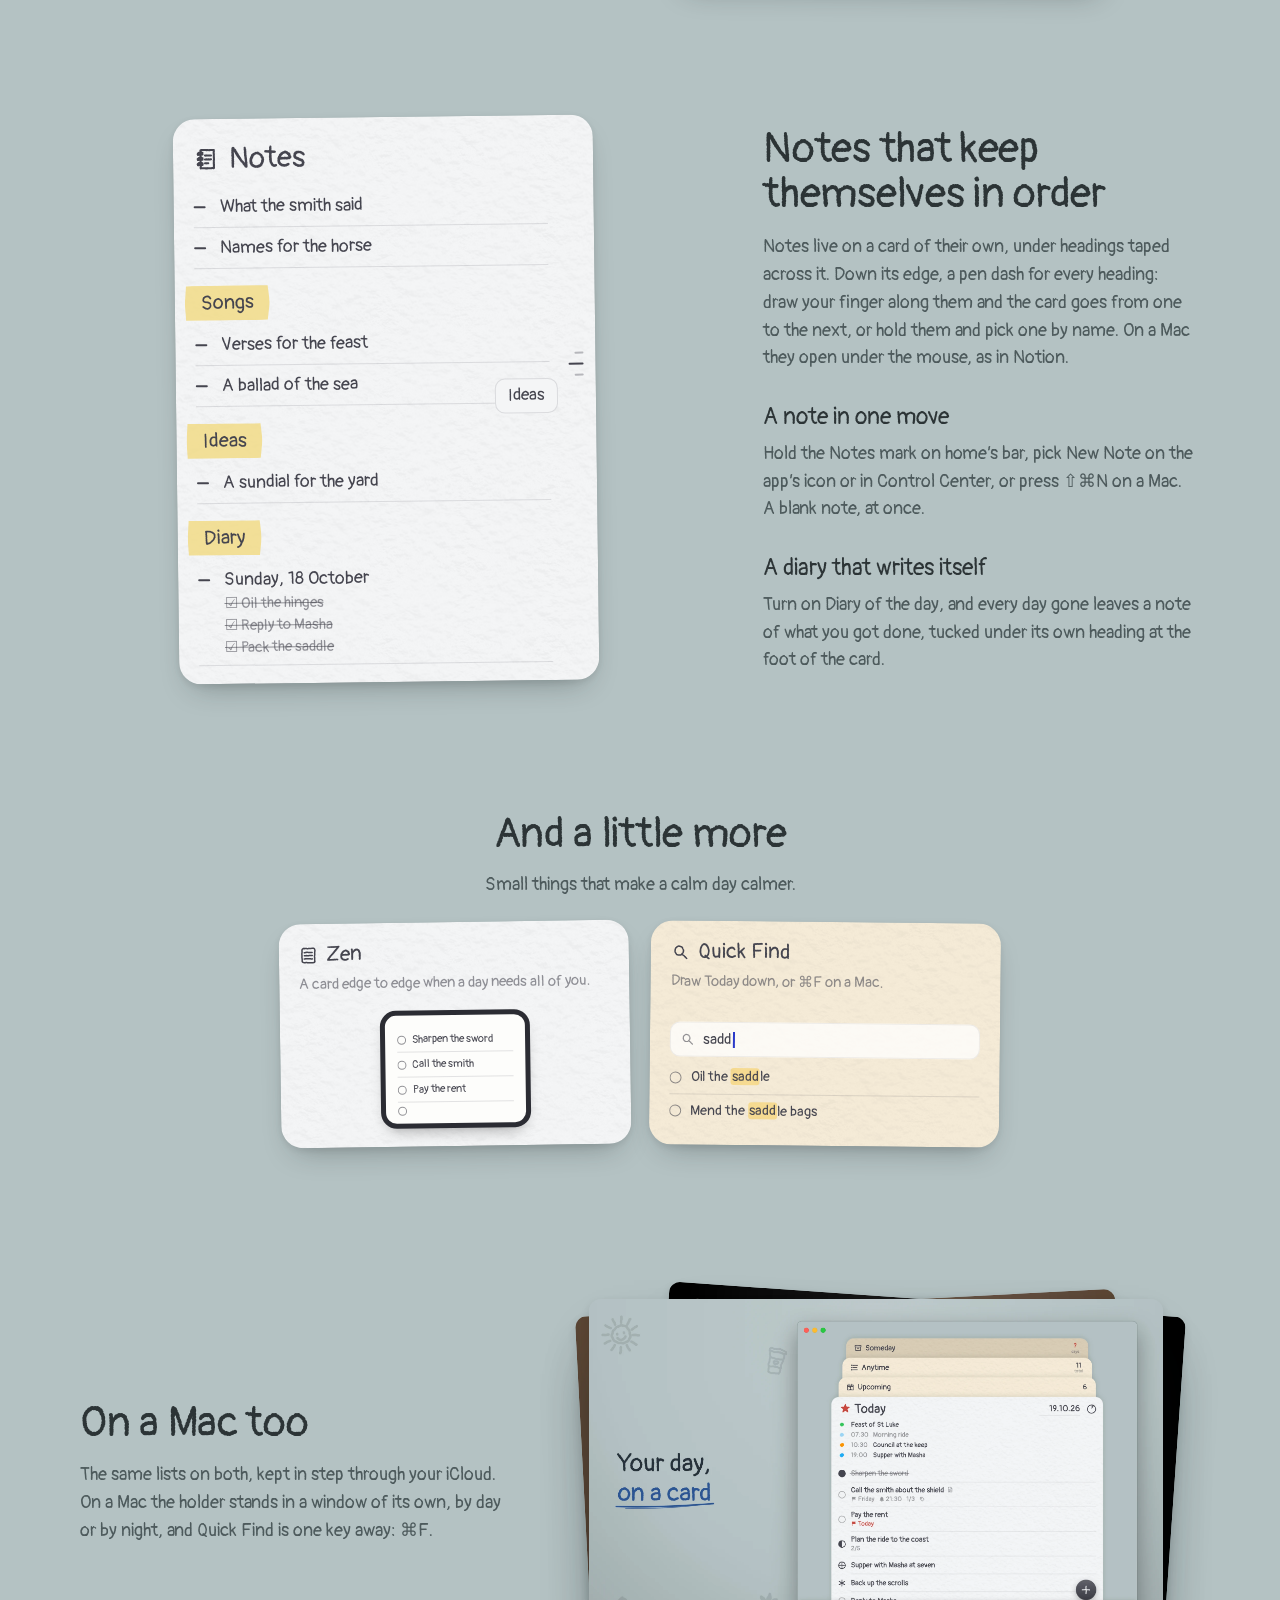
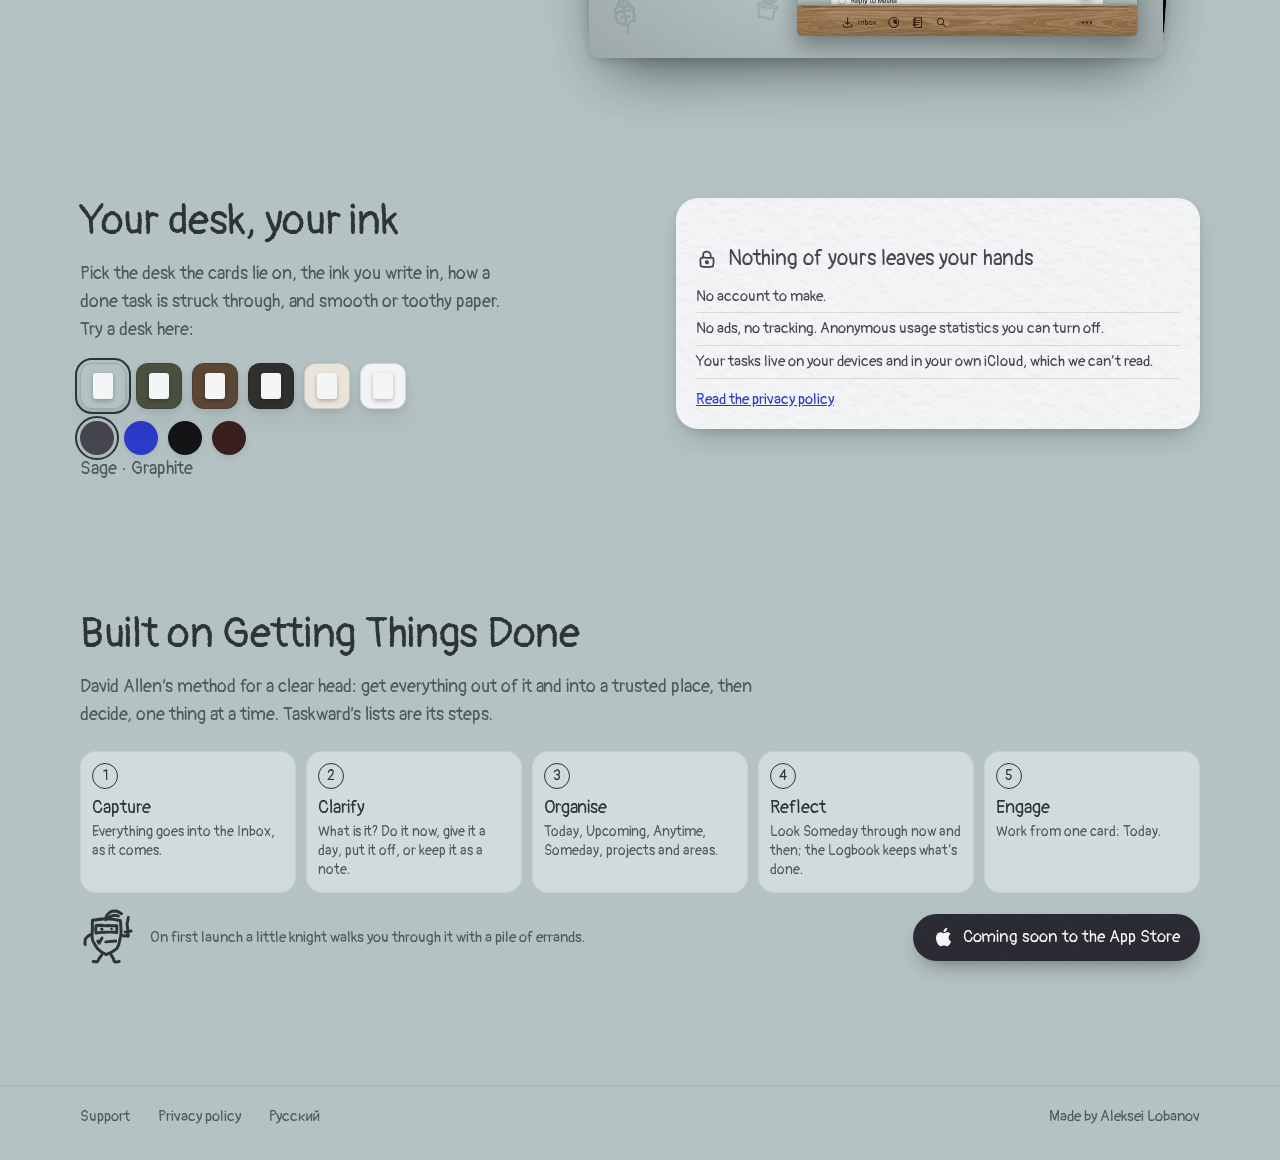
==== commit 9c22c3da: "The landing tells of the calendar's Day — by the clock, the time free between things said as long as" ====
--- a/index.html
+++ b/index.html
@@ -21,13 +21,13 @@
 <link rel="preconnect" href="https://fonts.googleapis.com">
 <link rel="preconnect" href="https://fonts.gstatic.com" crossorigin>
 <link href="https://fonts.googleapis.com/css2?family=Pangolin&amp;subset=cyrillic&amp;display=swap" rel="stylesheet">
-<link rel="stylesheet" href="style.css?v=4121edbd">
+<link rel="stylesheet" href="style.css?v=ab3b31c8">
 <style>:root { --grain: url(img/grain.webp); }</style>
 <script>try { const d = localStorage.getItem('taskward-desk'), i = localStorage.getItem('taskward-ink');
 if (d && d !== 'default') document.documentElement.dataset.desk = d;
 if (i && i !== 'default') document.documentElement.dataset.ink = i; } catch (_) {}</script>
-<script src="when.js?v=4121edbd" defer></script>
-<script src="app.js?v=4121edbd" defer></script>
+<script src="when.js?v=ab3b31c8" defer></script>
+<script src="app.js?v=ab3b31c8" defer></script>
 </head>
 <body>
 <header class="wrap top">
@@ -121,12 +121,27 @@
 </article>
 
 <article class="feature flip" id="calendar">
-<div class="say"><h2>A month on a card</h2><p>Tap Today’s date and the month opens on a card: under each day a dot for each calendar with an event, and one for its to-dos. Pick a day, and under the tear line are its events, then its tasks. The plus writes a calendar event as well as a task, and a task goes into your Calendar from its page.</p><p class="aside">Your calendars are read on the device, never copied.</p></div>
+<div class="say"><h2>A month on a card</h2><p>Tap Today’s date and the calendar opens on a card — a month, a week or a day. Under each day a dot for each calendar with an event, and one for its to-dos. Pick a day, and under the tear line are its events, then its tasks. The plus writes a calendar event as well as a task, and a task goes into your Calendar from its page.</p><p class="aside">Your calendars are read on the device, never copied.</p></div>
 <div class="show"><div class="paper month" data-lang="en" data-cal="{&quot;days&quot;: [[-2, [[&quot;09:00&quot;, &quot;Market day&quot;, &quot;#3fbf5a&quot;]], [[&quot;Oil the saddle&quot;, true]]], [0, [[&quot;07:30&quot;, &quot;Morning ride&quot;, &quot;#7cc9f2&quot;], [&quot;10:30&quot;, &quot;Council at the keep&quot;, &quot;#f5a03c&quot;], [&quot;19:00&quot;, &quot;Supper with Masha&quot;, &quot;#3aa0e8&quot;]], [[&quot;Sharpen the sword&quot;, true], [&quot;Pay the rent&quot;, false]]], [1, [[&quot;13:00&quot;, &quot;Joust heats&quot;, &quot;#b65ce0&quot;]], [[&quot;Call the smith about the shield&quot;, false]]], [2, [], [[&quot;Plan the ride to the coast&quot;, false]]], [4, [[&quot;&quot;, &quot;Feast of St Luke&quot;, &quot;#3fbf5a&quot;]], []], [6, [[&quot;18:00&quot;, &quot;Tourney feast&quot;, &quot;#f5a03c&quot;], [&quot;20:00&quot;, &quot;Night watch&quot;, &quot;#3aa0e8&quot;]], []], [9, [], [[&quot;Visit the far north&quot;, false]]]], &quot;empty&quot;: &quot;Nothing on this day&quot;}">
 <div class="month-head"><b></b><span></span></div>
 <div class="days" role="grid"></div>
 <div class="tear" aria-hidden="true"></div>
 <div class="day" aria-live="polite"><h4></h4><ul></ul></div>
+</div></div>
+</article>
+
+<article class="feature" id="day">
+<div class="say"><h2>Your day, by the clock</h2><p>Switch the calendar to Day and the day lies out by the clock: your events and the tasks with a time, as long as they last, side by side where they overlap. The time between them takes a line of its own and says how long it truly is, so the whole day fits on one screen. Now runs across today; what is over turns to pencil.</p><p class="aside">Four things at once? Two show, the rest wait under a +2 until you tap it.</p></div>
+<div class="show"><div class="paper dayplan"><h4>Monday, 19 October</h4><div class="dp-row"><span class="t">07:30</span><div class="blk over" style="--c:#7cc9f2"><b>Morning ride</b><i>07:30–08:30 · 1 h</i></div></div><div class="dp-now"><span class="t">now</span><span class="line"></span></div><div class="dp-free"><span class="t"></span><span class="dots"></span><span>49 min left free</span></div><div class="dp-row"><span class="t">10:30</span><div class="blk" style="--c:#f5a03c"><b>Council at the keep</b><i>10:30–11:30 · 1 h</i></div></div><div class="dp-free"><span class="t">11:30</span><span class="dots"></span><span>2 h 30 min free</span></div><div class="dp-row"><span class="t">14:00</span><div class="crowd"><div class="blk" style="--c:#b65ce0"><b>Archery practice</b></div><div class="blk" style="--c:#7cc9f2"><b>Letters</b></div><div class="blk more">+2</div></div></div><div class="dp-free"><span class="t">15:00</span><span class="dots"></span><span>3 h 30 min free</span></div><div class="dp-row"><span class="t">18:30</span><div class="blk task"><span class="o"></span><b>Call the smith about the shield</b></div></div><div class="dp-row"><span class="t">19:00</span><div class="blk" style="--c:#3aa0e8"><b>Supper with Masha</b><i>19:00–21:00 · 2 h</i></div></div></div></div>
+</article>
+
+<article class="feature flip" id="notes">
+<div class="say"><h2>Notes that keep themselves in order</h2><p>Notes live on a card of their own, under headings taped across it. Down its edge, a pen dash for every heading: draw your finger along them and the card goes from one to the next, or hold them and pick one by name. On a Mac they open under the mouse, as in Notion.</p>
+<h3>A note in one move</h3><p>Hold the Notes mark on home’s bar, pick New Note on the app’s icon or in Control Center, or press ⇧⌘N on a Mac. A blank note, at once.</p>
+<h3>A diary that writes itself</h3><p>Turn on Diary of the day, and every day gone leaves a note of what you got done, tucked under its own heading at the foot of the card.</p></div>
+<div class="show"><div class="paper notesdemo"><div class="head"><svg class="icon" aria-hidden="true"><use href="img/icons.svg#notebook"/></svg>Notes</div>
+<p class="n"><span class="dash"></span>What the smith said</p><p class="n"><span class="dash"></span>Names for the horse</p><p class="tapehead">Songs</p><p class="n"><span class="dash"></span>Verses for the feast</p><p class="n"><span class="dash"></span>A ballad of the sea</p><p class="tapehead">Ideas</p><p class="n"><span class="dash"></span>A sundial for the yard</p><p class="tapehead">Diary</p><div class="n diary"><span class="dash"></span><div><b>Sunday, 18 October</b><span>☑ Oil the hinges</span><span>☑ Reply to Masha</span><span>☑ Pack the saddle</span></div></div>
+<div class="outline" aria-hidden="true"><span class=""></span><span class="lit"></span><span class=""></span><span class="slip">Ideas</span></div>
 </div></div>
 </article>
 
--- a/style.css
+++ b/style.css
@@ -140,7 +140,13 @@
 .rig { position: relative; width: min(268px, 64vw); aspect-ratio: 1470 / 3000; animation: hover 7s ease-in-out infinite; }
 .phone {
   position: absolute; inset: 0; z-index: 2; rotate: 4deg;
-  filter: drop-shadow(0 34px 34px rgba(20, 28, 30, 0.32)) drop-shadow(0 8px 10px rgba(20, 28, 30, 0.16));
+}
+/* Its shadow, cast by its body's rounded shape: a drop-shadow filter on a phone turned and
+   floating is cut to a box in Safari, its edges showing on the desk. */
+.phone::before {
+  content: ''; position: absolute; inset: 0.47% 1.1% 0.53%; border-radius: 17.5% / 8.6%;
+  box-shadow: 0 34px 34px rgba(20, 28, 30, 0.32), 0 8px 10px rgba(20, 28, 30, 0.16);
+  pointer-events: none;
 }
 .phone::after { content: ''; position: absolute; inset: 0; background: url(img/bezel_black.webp) center / 100% 100% no-repeat; pointer-events: none; z-index: 4; }
 .screen, .glass {
@@ -281,7 +287,7 @@
 
 /* And a little more: three small cards in a row. */
 .trio { display: block; text-align: center; }
-.cards3 { display: grid; grid-template-columns: repeat(3, 1fr); gap: 20px; margin-top: 24px; text-align: left; }
+.cards3 { display: grid; grid-auto-flow: column; grid-auto-columns: 1fr; gap: 20px; margin: 24px auto 0; max-width: 720px; text-align: left; }
 .cards3 .small { padding: 16px 20px 18px; }
 .cards3 .small:nth-child(1) { rotate: -0.8deg; } .cards3 .small:nth-child(2) { rotate: 0.6deg; } .cards3 .small:nth-child(3) { rotate: -0.4deg; }
 .cards3 .head { display: flex; align-items: center; gap: 8px; font-size: 21px; }
@@ -289,6 +295,41 @@
 .cards3 > .small > p { margin: 4px 0 0; font-size: 15px; color: var(--pencil); }
 .cards3 .small { display: flex; flex-direction: column; }
 .trio .lead { font-size: 18px; color: var(--on-desk-soft); margin: 0; }
+
+/* The calendar as the app lays it out: a month on a card, six weeks from the week's first
+   day, the weekend shaded, the next months' days in pencil, today's in red, the day picked
+   ringed by the pen, under each day a dot for each calendar with an event and one for its
+   tasks; under a dashed tear line, the day picked: its events, then its tasks. */
+.month { max-width: 420px; padding: 18px 18px 20px; rotate: -0.8deg; }
+.month-head { display: flex; align-items: baseline; gap: 8px; padding: 0 6px 8px; }
+.month-head b { font-weight: 400; font-size: 28px; }
+.month-head span { font-size: 18px; color: var(--pencil); }
+.month .days { display: grid; grid-template-columns: repeat(7, 1fr); }
+.month .wd { text-align: center; font-size: 13px; color: var(--pencil); padding-bottom: 4px; }
+.month .wd.we, .month .d.we { background: rgba(69, 69, 79, 0.045); }
+.month .d { position: relative; height: 46px; padding: 6px 0 0; border: 0; background: none; font: inherit; font-size: 17px; color: var(--ink); cursor: pointer; display: flex; flex-direction: column; align-items: center; gap: 3px; -webkit-tap-highlight-color: transparent; }
+.month .d.out { color: var(--pencil); }
+.month .d.now { color: var(--seal); }
+.month .d .n { width: 30px; height: 26px; line-height: 26px; border-radius: 50%; text-align: center; transition: box-shadow 0.2s ease-out; }
+.month .d.picked .n { box-shadow: inset 0 0 0 1.6px var(--ink); }
+.month .d:active .n { background: var(--rule); }
+.month .dots { display: flex; gap: 3px; height: 5px; }
+.month .dots i { width: 5px; height: 5px; border-radius: 50%; background: var(--ink); }
+.month .dots i.idle { background: var(--pencil); }
+.month .tear { margin: 12px 4px 14px; border-top: 1.6px dashed var(--rule); }
+.month .day { padding: 0 6px; transition: opacity 0.16s ease-out; }
+.month .day.gone { opacity: 0; }
+.month .day h4 { font-weight: 400; font-size: 21px; margin: 0 0 6px; }
+.month .day ul { list-style: none; margin: 0; padding: 0; min-height: 104px; }
+.month .day li { display: flex; align-items: center; gap: 10px; padding: 5px 0; font-size: 15px; white-space: nowrap; overflow: hidden; }
+.month .day li > span:last-child { overflow: hidden; text-overflow: ellipsis; }
+.month .day .dot { flex: none; width: 9px; height: 9px; border-radius: 50%; margin: 0 2px; }
+.month .day .at { flex: none; color: var(--pencil); font-size: 14px; min-width: 40px; }
+.month .day .o { flex: none; width: 13px; height: 13px; border: 1.4px solid var(--pencil); border-radius: 50%; }
+.month .day .done .o { background: var(--ink); border-color: var(--ink); }
+.month .day .done > span:last-child { text-decoration: line-through; color: var(--pencil); }
+.month .day .none { color: var(--pencil); }
+.feature .say p.aside { margin-top: 14px; font-size: 15px; }
 
 /* Each card's little scene: what it looks like in the app. */
 .demo { margin-top: 16px; flex: 1; display: flex; flex-direction: column; justify-content: flex-end; }
@@ -307,9 +348,6 @@
 .find .caret { width: 1.5px; height: 16px; margin-left: -6px; background: var(--blue); animation: blink 1.1s steps(1) infinite; }
 @keyframes blink { 50% { opacity: 0; } }
 /* Calendar: the events as Today heads its card with them. */
-.cal p { gap: 8px; }
-.cal .dot { flex: none; width: 8px; height: 8px; border-radius: 50%; }
-.cal .at { color: var(--pencil); font-size: 13px; width: 38px; flex: none; }
 
 .macs { display: grid; padding: 4% 6% 2% 0; }
 .macs img { position: relative; grid-area: 1 / 1; width: 100%; height: auto; border-radius: 12px; box-shadow: var(--lift); }
@@ -458,6 +496,56 @@
 .shelf img { height: auto; width: 236px; border-radius: 16px; box-shadow: var(--shadow); scroll-snap-align: start; flex: none; }
 .shelf img:nth-child(odd) { rotate: -0.6deg; } .shelf img:nth-child(even) { rotate: 0.5deg; }
 /* On a wide window all eight stand in one row, centred, each giving way to fit it. */
+/* The calendar's Day, as the app lays it out: times in a gutter, the events washed in their
+   calendars' colours, the time free between them on a line of its own, now across in pencil. */
+.dayplan { max-width: 440px; padding: 18px 18px 16px 10px; rotate: 0.6deg; }
+.dayplan h4 { font-weight: 400; font-size: 26px; color: var(--seal); margin: 0 0 12px 12px; }
+.dp-row, .dp-free, .dp-now { display: grid; grid-template-columns: 54px minmax(0, 1fr); gap: 8px; align-items: start; }
+.dp-row { margin: 3px 0; }
+.dayplan .t { text-align: right; font-size: 15px; color: var(--pencil); padding-top: 6px; }
+.dayplan .blk {
+  border-radius: 9px; padding: 6px 10px 6px; min-width: 0;
+  background: color-mix(in srgb, var(--c) 30%, transparent);
+}
+.dayplan .blk b { display: block; font-weight: 400; font-size: 18px; line-height: 1.15; overflow: hidden; text-overflow: ellipsis; white-space: nowrap; }
+.dayplan .blk i { display: block; font-style: normal; font-size: 14px; color: var(--pencil); }
+.dayplan .blk.over b { color: var(--pencil); }
+.dayplan .blk.over { background: color-mix(in srgb, var(--c) 18%, transparent); }
+.dayplan .blk.task { display: flex; align-items: center; gap: 8px; background: none; border: 1px solid var(--rule); }
+.dayplan .blk.task .o { flex: none; width: 17px; height: 17px; border: 1.6px solid var(--pencil); border-radius: 50%; }
+.dayplan .crowd { display: grid; grid-template-columns: repeat(3, minmax(0, 1fr)); gap: 4px; }
+.dayplan .crowd .blk b { font-size: 16px; white-space: normal; }
+.dayplan .blk.more { display: grid; place-items: center; background: none; border: 1px solid var(--rule); font-size: 19px; }
+.dp-free { min-height: 34px; align-items: center; color: var(--pencil); font-size: 17px; grid-template-columns: 54px 8px minmax(0, 1fr); }
+.dp-free .t { padding-top: 0; }
+.dp-free .dots { align-self: stretch; border-left: 2px dotted var(--rule); margin-left: 3px; }
+.dp-now { align-items: center; margin: 2px 0; }
+.dp-now .t { padding: 0; font-size: 13px; }
+.dp-now .line { position: relative; height: 1px; background: color-mix(in srgb, var(--pencil) 50%, transparent); }
+.dp-now .line::before { content: ''; position: absolute; left: -3px; top: -2.5px; width: 6px; height: 6px; border-radius: 50%; background: var(--pencil); }
+
+/* The Notes card: headings on strips of tape, a dash before each note, and down its edge the
+   outline — a pen dash for each heading, the one read under longer, its name on a slip. */
+.notesdemo { position: relative; max-width: 420px; padding: 18px 46px 18px 20px; rotate: -0.7deg; }
+.notesdemo .head { display: flex; align-items: center; gap: 10px; font-size: 30px; margin-bottom: 6px; }
+.notesdemo .head .icon { width: 26px; height: 26px; }
+.notesdemo .tapehead {
+  display: inline-block; margin: 16px 0 4px -10px; padding: 3px 16px 4px; font-size: 20px;
+  background: rgba(242, 217, 120, 0.75); rotate: -1deg;
+  clip-path: polygon(2% 0, 98% 4%, 100% 50%, 97% 100%, 1% 96%, 0 50%);
+}
+.notesdemo .n { display: flex; gap: 14px; align-items: flex-start; font-size: 18px; padding: 7px 0; border-bottom: 1px solid var(--rule); margin: 0; }
+.notesdemo .dash { flex: none; width: 12px; height: 2px; margin-top: 12px; background: var(--ink); border-radius: 1px; }
+.notesdemo .diary b { display: block; font-weight: 400; }
+.notesdemo .diary span:not(.dash) { display: block; font-size: 15px; color: var(--pencil); text-decoration: line-through; }
+.notesdemo .outline { position: absolute; right: 12px; top: 42%; display: flex; flex-direction: column; align-items: flex-end; gap: 9px; }
+.notesdemo .outline > span:not(.slip) { width: 9px; height: 2px; border-radius: 1px; background: var(--pencil); opacity: 0.6; }
+.notesdemo .outline > span.lit { width: 15px; background: var(--ink); opacity: 1; }
+.notesdemo .slip {
+  position: absolute; right: 26px; top: 26px; padding: 4px 12px; font-size: 17px; white-space: nowrap;
+  background: var(--white); border: 1px solid var(--rule); border-radius: 10px;
+}
+
 @media (min-width: 1280px) {
   .shelf { justify-content: center; padding-inline: 24px; overflow-x: clip; }
   .shelf img { width: auto; flex: 0 1 236px; min-width: 0; }
@@ -535,7 +623,7 @@
   .hero-icon { width: 76px; height: 76px; border-radius: 17px; margin-bottom: 14px; }
   .hero-words .lede { font-size: 17px; margin-bottom: 18px; }
   .shelf img { width: 190px; border-radius: 13px; }
-  .cards3 { grid-template-columns: 1fr; gap: 12px; }
+  .cards3 { grid-auto-flow: row; gap: 12px; }
   .deck { grid-template-columns: repeat(2, minmax(0, 1fr)); gap: 12px 10px; }
   .lcard:nth-child(3n + 2) { translate: none; }
   .lcard:nth-child(even) { translate: 0 8px; }
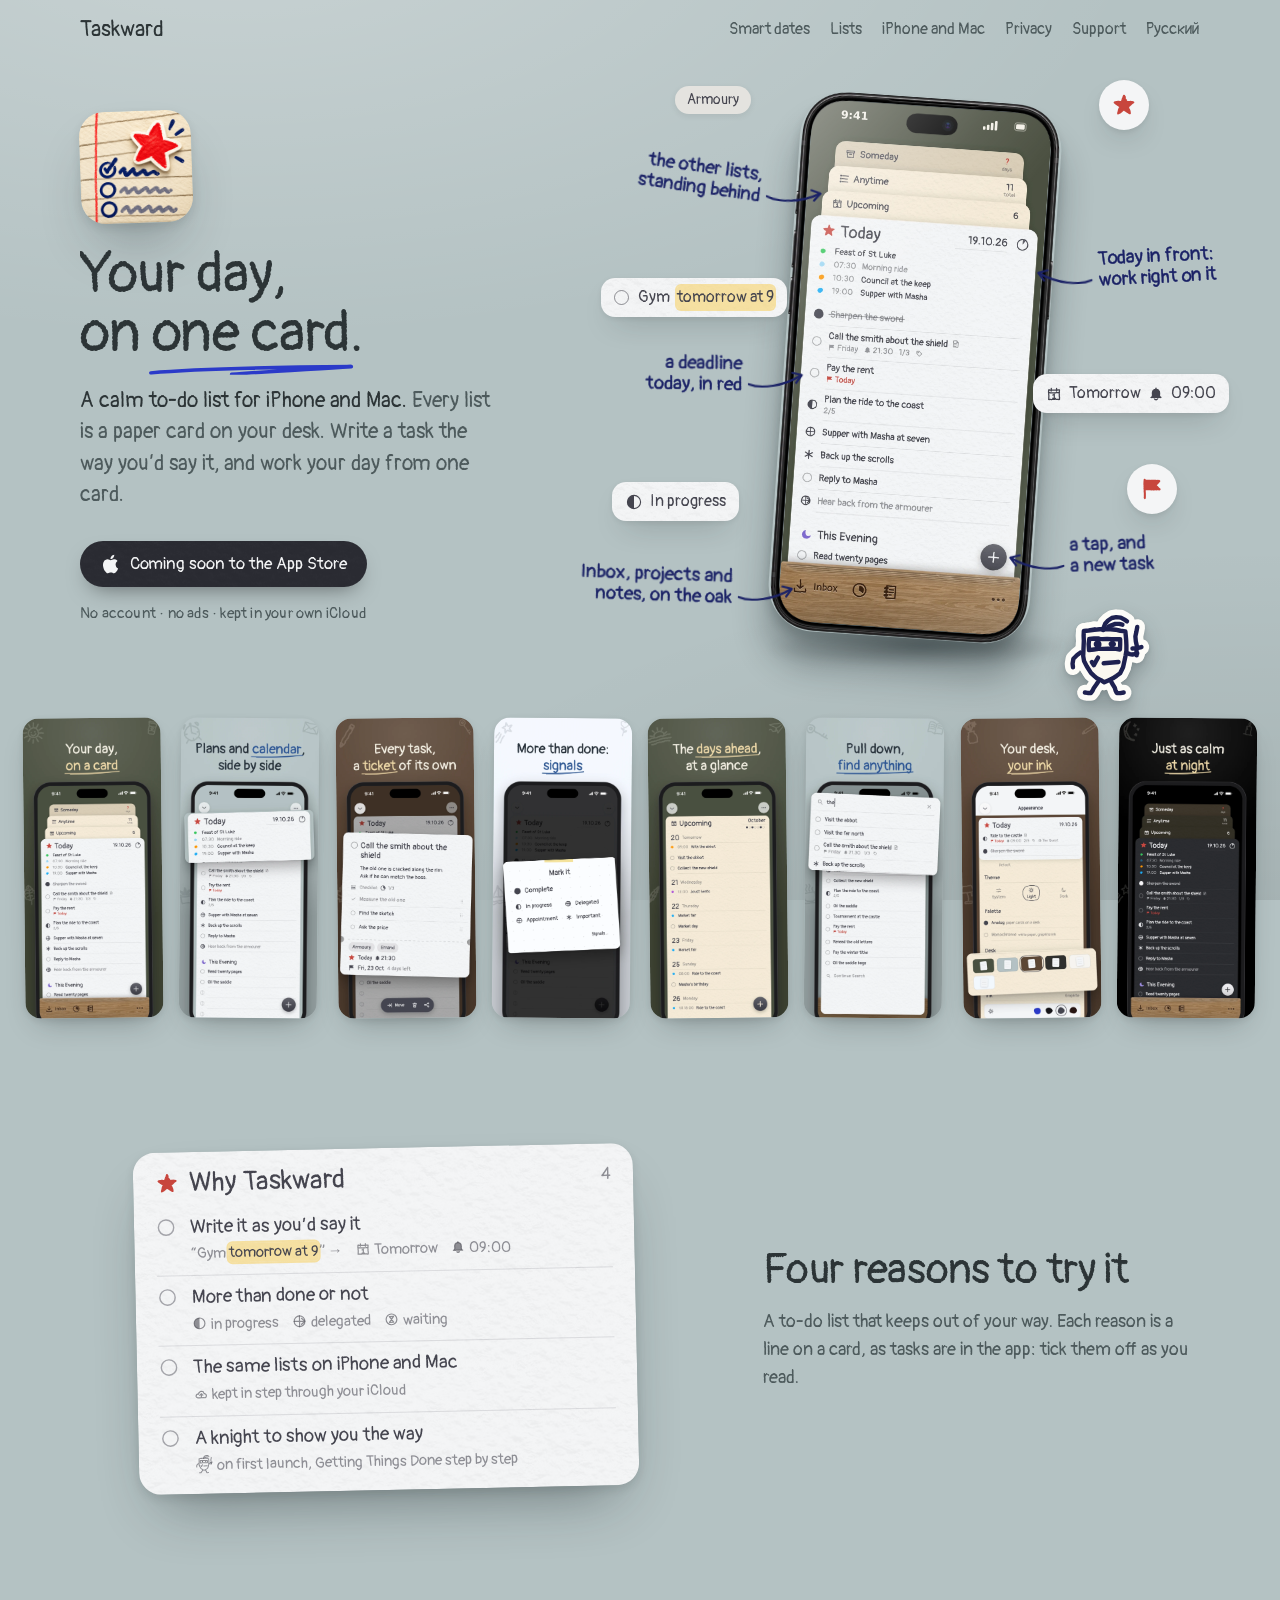
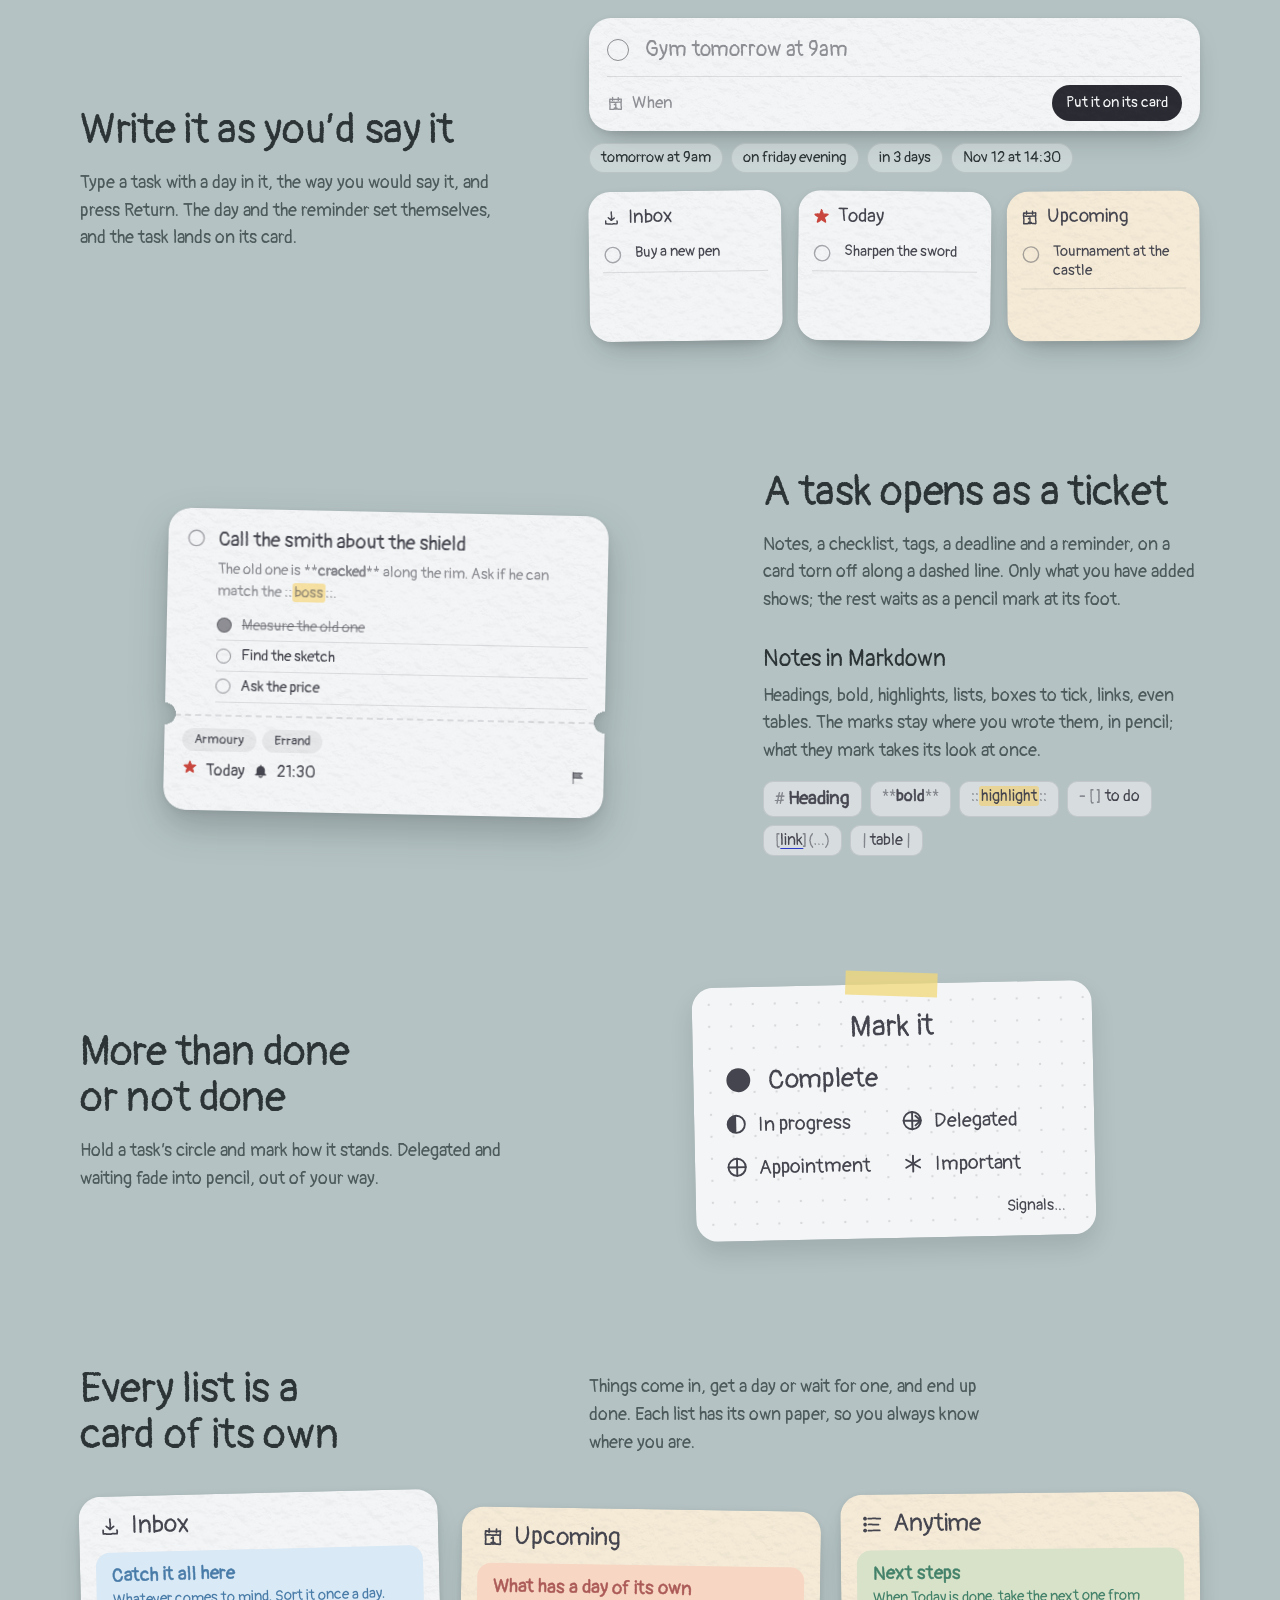
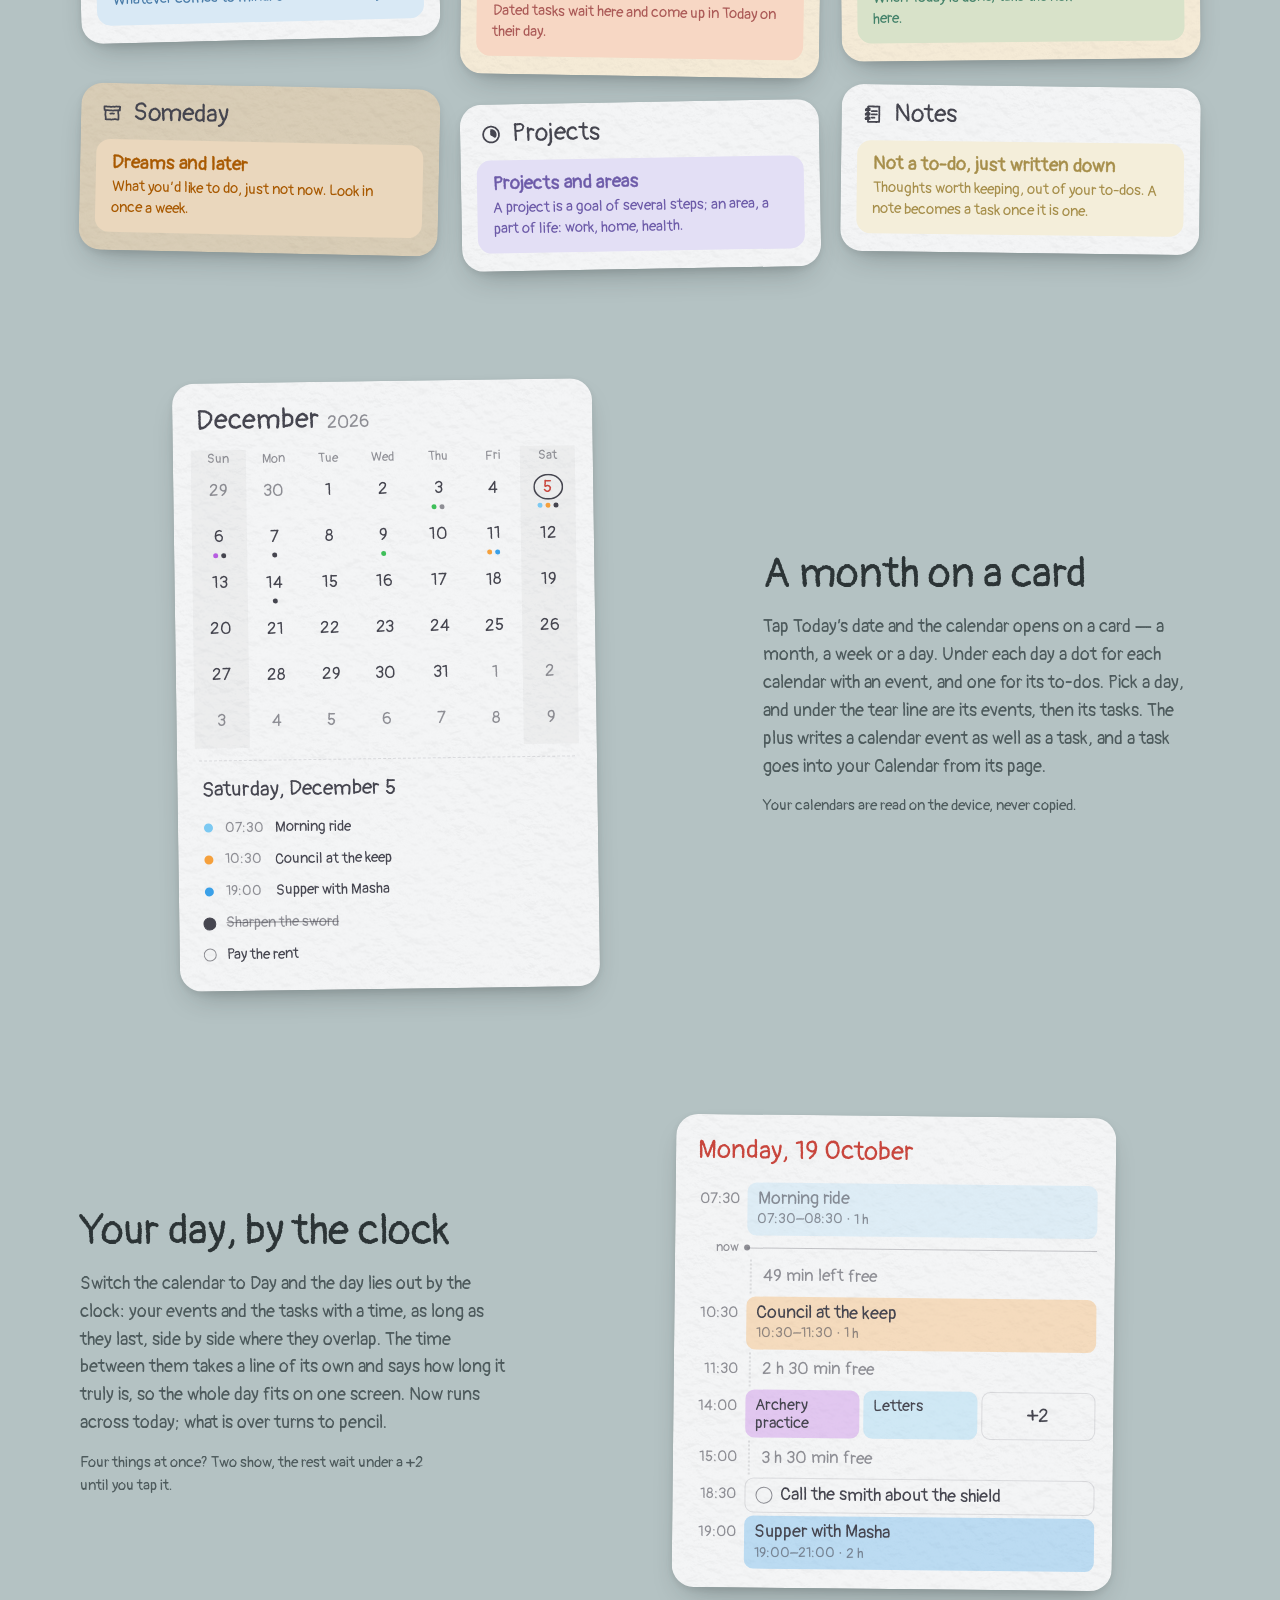
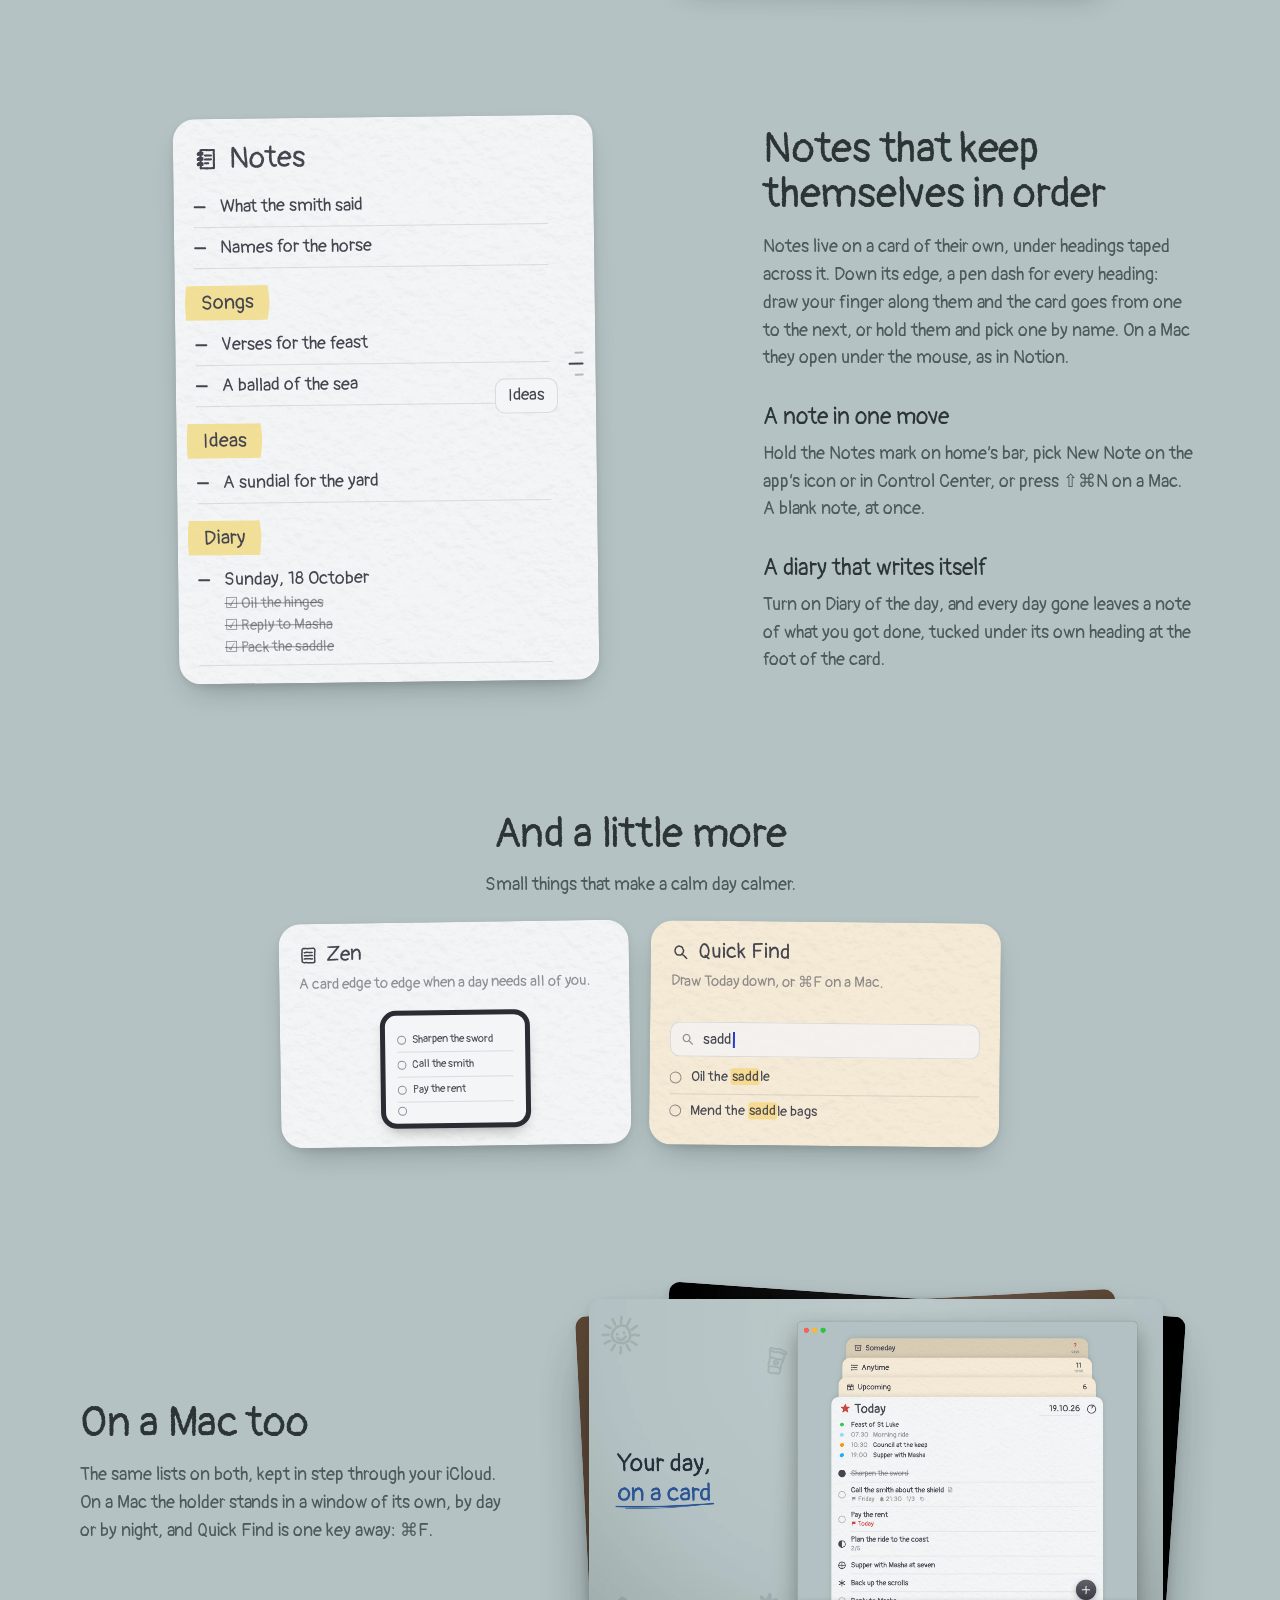
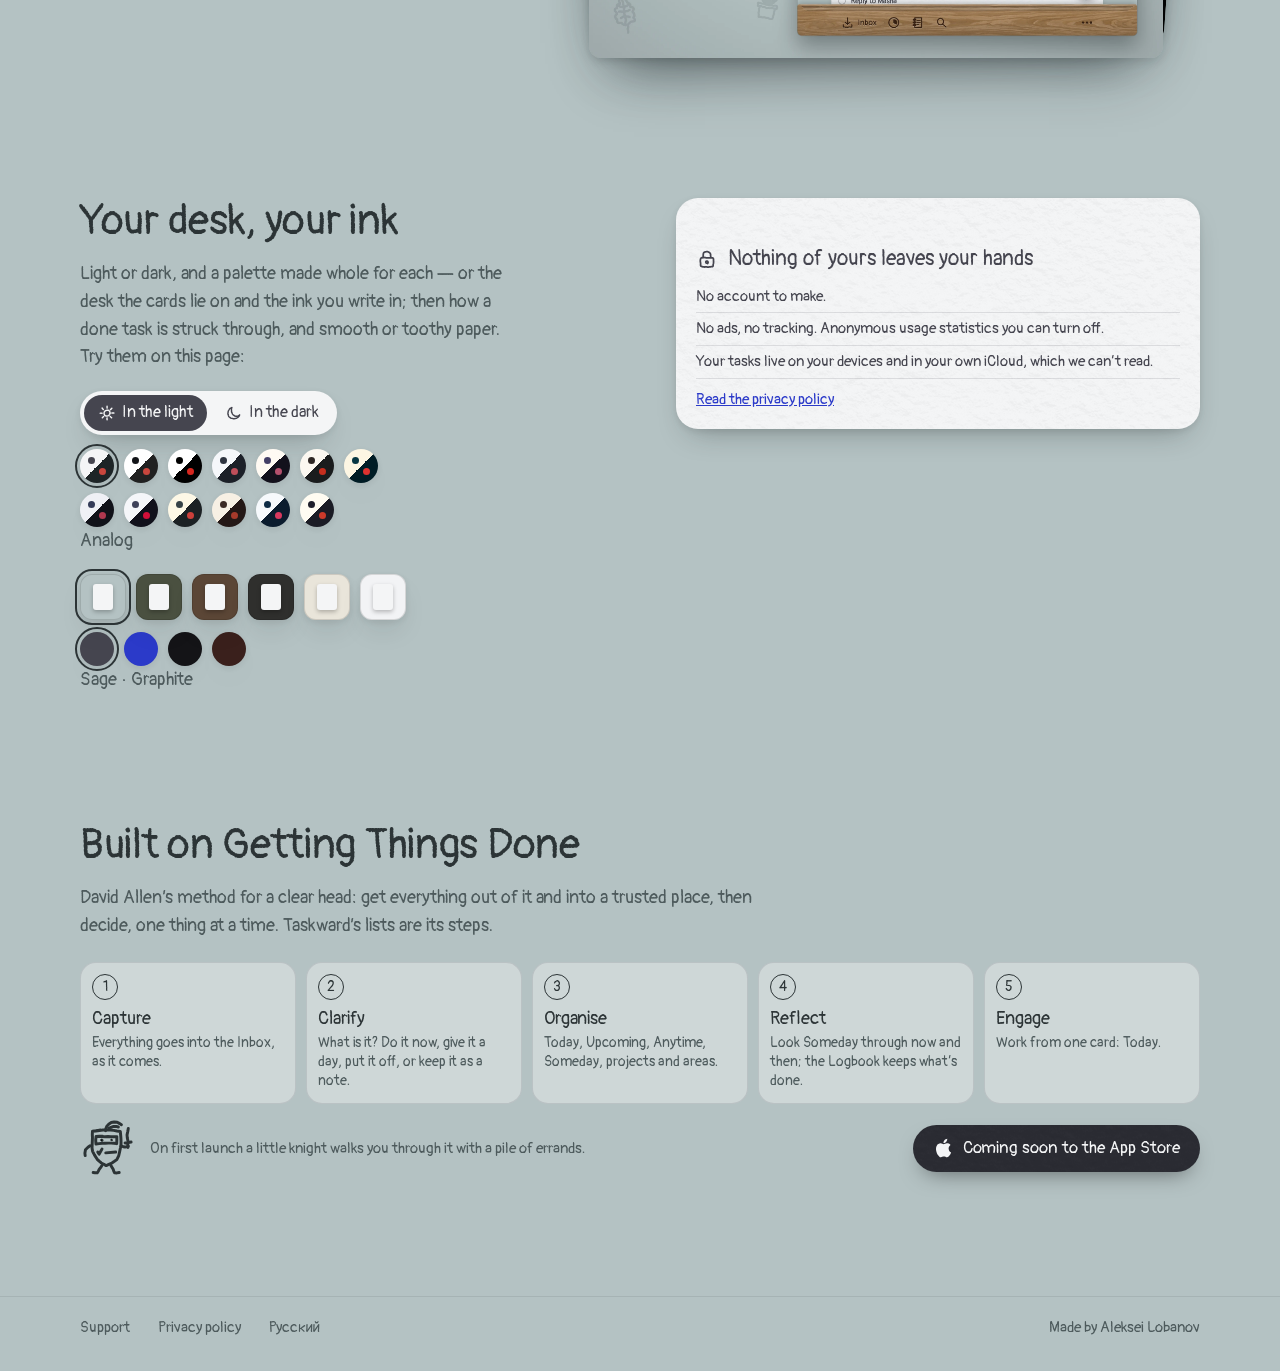
==== commit ab6cc2fa: "The page in the app's palettes, one to one, light or dark: a row of their swatches cut across and In" ====
--- a/index.html
+++ b/index.html
@@ -21,13 +21,14 @@
 <link rel="preconnect" href="https://fonts.googleapis.com">
 <link rel="preconnect" href="https://fonts.gstatic.com" crossorigin>
 <link href="https://fonts.googleapis.com/css2?family=Pangolin&amp;subset=cyrillic&amp;display=swap" rel="stylesheet">
-<link rel="stylesheet" href="style.css?v=ab3b31c8">
+<link rel="stylesheet" href="style.css?v=93920a41">
+<link rel="stylesheet" href="palettes.css?v=93920a41">
 <style>:root { --grain: url(img/grain.webp); }</style>
-<script>try { const d = localStorage.getItem('taskward-desk'), i = localStorage.getItem('taskward-ink');
-if (d && d !== 'default') document.documentElement.dataset.desk = d;
-if (i && i !== 'default') document.documentElement.dataset.ink = i; } catch (_) {}</script>
-<script src="when.js?v=ab3b31c8" defer></script>
-<script src="app.js?v=ab3b31c8" defer></script>
+<script>try { const r = document.documentElement.dataset;
+for (const [k, a] of [['desk', 'desk'], ['ink', 'ink'], ['palette', 'palette'], ['theme', 'theme']]) {
+const v = localStorage.getItem('taskward-' + k); if (v && v !== 'default') r[a] = v; } } catch (_) {}</script>
+<script src="when.js?v=93920a41" defer></script>
+<script src="app.js?v=93920a41" defer></script>
 </head>
 <body>
 <header class="wrap top">
@@ -160,7 +161,10 @@
 </article>
 
 <article class="feature pair">
-<div class="say" id="yours"><h2>Your desk, your ink</h2><p>Pick the desk the cards lie on, the ink you write in, how a done task is struck through, and smooth or toothy paper. Try a desk here:</p>
+<div class="say" id="yours"><h2>Your desk, your ink</h2><p>Light or dark, and a palette made whole for each — or the desk the cards lie on and the ink you write in; then how a done task is struck through, and smooth or toothy paper. Try them on this page:</p>
+<div class="themes"><button class="themepick" data-themepick="default" aria-pressed="false" aria-label="In the light"><svg class="icon" aria-hidden="true"><use href="img/icons.svg#lightTheme"/></svg><span>In the light</span></button><button class="themepick" data-themepick="dark" aria-pressed="false" aria-label="In the dark"><svg class="icon" aria-hidden="true"><use href="img/icons.svg#darkTheme"/></svg><span>In the dark</span></button></div>
+<div class="swatches palettes"><button class="palette" data-palettepick="default" aria-label="Analog" aria-pressed="false" style="--l:#f4f5f6;--d:#1d2426;--i:#45454f;--s:#c8463d"></button><button class="palette" data-palettepick="mono" aria-label="Monochrome" aria-pressed="false" style="--l:#ffffff;--d:#212121;--i:#121418;--s:#c8463d"></button><button class="palette" data-palettepick="black" aria-label="Black" aria-pressed="false" style="--l:#ffffff;--d:#000000;--i:#000000;--s:#d7261e"></button><button class="palette" data-palettepick="fjord" aria-label="Fjord" aria-pressed="false" style="--l:#f5f7fa;--d:#1c2028;--i:#2e3440;--s:#bf4e5a"></button><button class="palette" data-palettepick="rosehip" aria-label="Rosehip" aria-pressed="false" style="--l:#fffaf3;--d:#13111c;--i:#443f66;--s:#b4506d"></button><button class="palette" data-palettepick="campfire" aria-label="Campfire" aria-pressed="false" style="--l:#fbf7f0;--d:#1a1c1d;--i:#2e2724;--s:#c62e1e"></button><button class="palette" data-palettepick="lagoon" aria-label="Lagoon" aria-pressed="false" style="--l:#fdf6e3;--d:#001c25;--i:#073642;--s:#dc322f"></button><button class="palette" data-palettepick="midnight" aria-label="Midnight" aria-pressed="false" style="--l:#eff0f5;--d:#111219;--i:#343b58;--s:#b0384f"></button><button class="palette" data-palettepick="marshmallow" aria-label="Marshmallow" aria-pressed="false" style="--l:#f5f6f9;--d:#11111b;--i:#3e4159;--s:#d20f39"></button><button class="palette" data-palettepick="forest" aria-label="Forest" aria-pressed="false" style="--l:#fdf8e6;--d:#1c2124;--i:#364247;--s:#cc3f3a"></button><button class="palette" data-palettepick="library" aria-label="Library" aria-pressed="false" style="--l:#f7f0e4;--d:#241816;--i:#3b2a24;--s:#a63a2b"></button><button class="palette" data-palettepick="cobalt" aria-label="Cobalt" aria-pressed="false" style="--l:#f6f9fc;--d:#0b1c2e;--i:#0d2b45;--s:#d7385e"></button><button class="palette" data-palettepick="velvet" aria-label="Velvet" aria-pressed="false" style="--l:#fffcf2;--d:#1b1c25;--i:#1f1f2b;--s:#cb3a2a"></button></div>
+<p class="named"><span data-for="palettepick" aria-live="polite"></span></p>
 <div class="swatches"><button class="swatch" style="--c:#b4c2c3" data-desk="default" aria-label="Sage" aria-pressed="false"></button><button class="swatch" style="--c:#4a5040" data-desk="olive" aria-label="Olive" aria-pressed="false"></button><button class="swatch" style="--c:#5b4636" data-desk="walnut" aria-label="Walnut" aria-pressed="false"></button><button class="swatch" style="--c:#2f2f2d" data-desk="charcoal" aria-label="Charcoal" aria-pressed="false"></button><button class="swatch" style="--c:#e9e5da" data-desk="paper" aria-label="Paper" aria-pressed="false"></button><button class="swatch" style="--c:#f2f3f5" data-desk="mono" aria-label="Monochrome" aria-pressed="false"></button></div>
 <div class="swatches inks"><button class="blot" style="--c:#45454f" data-inkpick="default" aria-label="Graphite" aria-pressed="false"></button><button class="blot" style="--c:#2b3ac9" data-inkpick="blue" aria-label="Blue" aria-pressed="false"></button><button class="blot" style="--c:#141417" data-inkpick="black" aria-label="Black" aria-pressed="false"></button><button class="blot" style="--c:#3a201c" data-inkpick="espresso" aria-label="Espresso" aria-pressed="false"></button></div>
 <p class="named"><span data-for="desk" aria-live="polite"></span> · <span data-for="inkpick" aria-live="polite"></span></p>
--- a/style.css
+++ b/style.css
@@ -193,8 +193,8 @@
 .float.chip .sig { width: 18px; height: 18px; color: var(--ink); }
 .float.chip .sig .ring { fill: none; stroke: currentColor; stroke-width: 1.8; border: 0; }
 .float.chip .sig .solid { fill: currentColor; }
-.float.tag { font-size: 14px; padding: 4px 12px; border-radius: 999px; background: #e9e6dd; color: var(--ink); box-shadow: var(--shadow); }
-.float.doodle { display: grid; place-items: center; width: 50px; height: 50px; border-radius: 50%; background: #fff; box-shadow: var(--shadow); }
+.float.tag { font-size: 14px; padding: 4px 12px; border-radius: 999px; background: var(--grey); color: var(--ink); box-shadow: var(--shadow); }
+.float.doodle { display: grid; place-items: center; width: 50px; height: 50px; border-radius: 50%; background: var(--white); box-shadow: var(--shadow); }
 .float.doodle .icon { width: 26px; height: 26px; }
 .float.star .icon { color: var(--seal); }
 .float.flag .icon { color: var(--seal); }
@@ -279,7 +279,7 @@
 /* Markdown, its marks in pencil and what they mark in its look. */
 .mk { color: var(--pencil); }
 .md { display: flex; flex-wrap: wrap; gap: 8px; list-style: none; margin: 16px 0 0; padding: 0; max-width: 40ch; }
-.md li { padding: 4px 12px; border-radius: 10px; font-size: 16px; color: var(--ink); background: rgba(255, 255, 255, 0.55); box-shadow: inset 0 0 0 1px rgba(0, 0, 0, 0.06); }
+.md li { padding: 4px 12px; border-radius: 10px; font-size: 16px; color: var(--ink); background: color-mix(in srgb, var(--white) 55%, transparent); box-shadow: inset 0 0 0 1px var(--rule); }
 .md b, .ticket .notes b { font-weight: 400; -webkit-text-stroke: 0.5px currentColor; }
 .md b.h { font-size: 19px; }
 .md mark, .ticket .notes mark { background: var(--marker); color: inherit; border-radius: 3px; padding: 0 2px; }
@@ -339,11 +339,11 @@
 .demo .o { flex: none; width: 12px; height: 12px; border: 1.4px solid var(--pencil); border-radius: 50%; }
 .demo mark { background: var(--marker); color: inherit; border-radius: 3px; padding: 0 1px; }
 /* Zen: a phone's screen holding only the card, edge to edge. */
-.zen .screen-mini { align-self: center; width: 150px; padding: 12px 12px 4px; border-radius: 16px; background: #fdfdfb; border: 5px solid #2b2c33; box-shadow: 0 8px 16px -8px rgba(0, 0, 0, 0.4); }
+.zen .screen-mini { align-self: center; width: 150px; padding: 12px 12px 4px; border-radius: 16px; background: var(--white); border: 5px solid #2b2c33; box-shadow: 0 8px 16px -8px rgba(0, 0, 0, 0.4); }
 .zen .screen-mini p { font-size: 11px; padding: 4px 0; gap: 6px; }
 .zen .screen-mini .o { width: 9px; height: 9px; }
 /* Quick Find: the field, a word in it and the caret after it. */
-.find .field { display: flex; align-items: center; gap: 8px; padding: 7px 10px; margin-bottom: 4px; border-radius: 10px; background: rgba(255, 255, 255, 0.75); font-size: 15px; color: var(--ink); box-shadow: inset 0 0 0 1px rgba(0, 0, 0, 0.06); }
+.find .field { display: flex; align-items: center; gap: 8px; padding: 7px 10px; margin-bottom: 4px; border-radius: 10px; background: color-mix(in srgb, var(--white) 75%, transparent); font-size: 15px; color: var(--ink); box-shadow: inset 0 0 0 1px var(--rule); }
 .find .field .icon { width: 15px; height: 15px; color: var(--pencil); }
 .find .caret { width: 1.5px; height: 16px; margin-left: -6px; background: var(--blue); animation: blink 1.1s steps(1) infinite; }
 @keyframes blink { 50% { opacity: 0; } }
@@ -396,7 +396,7 @@
    askew — Mark it, Complete large, the signals in two columns, Signals… at its foot. */
 .taped {
   position: relative; max-width: 400px; padding: 26px 30px 18px; rotate: -1.2deg; color: var(--ink);
-  border-radius: 22px; background-color: #fbfaf7;
+  border-radius: 22px; background-color: var(--white);
   background-image: radial-gradient(circle, rgba(69, 69, 79, 0.16) 1.1px, transparent 1.6px);
   background-size: 22px 22px; background-position: 6px 6px;
   box-shadow: 0 12px 24px rgba(0, 0, 0, 0.11);
@@ -442,10 +442,10 @@
 .examples { display: flex; flex-wrap: wrap; gap: 8px; margin: 12px 0 0; }
 .example {
   font: inherit; font-size: 15px; cursor: pointer; border: 0; color: var(--on-desk);
-  padding: 4px 12px; border-radius: 999px; background: rgba(255, 255, 255, 0.35);
+  padding: 4px 12px; border-radius: 999px; background: color-mix(in srgb, var(--white) 35%, transparent);
   box-shadow: inset 0 0 0 1px rgba(0, 0, 0, 0.08);
 }
-.example:hover { background: rgba(255, 255, 255, 0.55); }
+.example:hover { background: color-mix(in srgb, var(--white) 55%, transparent); }
 .desk3 { display: grid; grid-template-columns: repeat(3, 1fr); gap: 16px; margin-top: 18px; align-items: start; }
 .mini { padding: 12px 14px 8px; min-height: 150px; transition: box-shadow 0.4s ease, transform 0.4s cubic-bezier(.22, 1, .36, 1); }
 .mini:nth-child(1) { rotate: -0.8deg; } .mini:nth-child(2) { rotate: 0.6deg; } .mini:nth-child(3) { rotate: -0.4deg; }
@@ -566,6 +566,25 @@
 .blot { width: 34px; height: 34px; border-radius: 50%; border: 0; cursor: pointer; background: var(--c); box-shadow: var(--shadow); }
 .named { font-size: 15px; color: var(--on-desk-soft); margin: 10px 0 0; }
 
+/* Light or dark, and the app's palettes: each a swatch cut across, its light card and its dark
+   desk, an ink dot and a seal dot on it. */
+.themes { display: inline-flex; gap: 4px; padding: 4px; margin-top: 20px; border-radius: 999px; background: var(--white); box-shadow: var(--shadow); }
+.themepick {
+  display: inline-flex; align-items: center; gap: 6px; border: 0; cursor: pointer;
+  padding: 6px 14px; border-radius: 999px; background: none; color: var(--ink); font: inherit; font-size: 16px;
+}
+.themepick .icon { width: 18px; height: 18px; }
+.themepick[aria-pressed="true"] { background: var(--ink); color: var(--white); }
+.swatches.palettes { margin-top: 14px; max-width: 310px; }
+.palette {
+  position: relative; width: 34px; height: 34px; border-radius: 50%; border: 0; cursor: pointer;
+  background: linear-gradient(135deg, var(--l) 0 50%, var(--d) 50% 100%); box-shadow: var(--shadow);
+}
+.palette::before, .palette::after { content: ''; position: absolute; width: 7px; height: 7px; border-radius: 50%; }
+.palette::before { left: 8px; top: 8px; background: var(--i); }
+.palette::after { right: 8px; bottom: 8px; background: var(--s); }
+.palette[aria-pressed="true"] { outline: 2px solid var(--on-desk); outline-offset: 3px; }
+
 /* Nothing of yours leaves your hands. */
 .kept { padding: 18px 20px; }
 .kept h3 { display: flex; align-items: center; gap: 10px; font-size: 21px; margin-bottom: 6px; }
@@ -578,7 +597,7 @@
 
 /* Getting Things Done, its five steps in order. */
 .gtd { list-style: none; counter-reset: step; margin: 0; padding: 0; display: grid; grid-template-columns: repeat(5, 1fr); gap: 10px; }
-.gtd li { counter-increment: step; padding: 12px 12px 14px; border-radius: 16px; background: rgba(255, 255, 255, 0.4); box-shadow: inset 0 0 0 1px rgba(0, 0, 0, 0.06); }
+.gtd li { counter-increment: step; padding: 12px 12px 14px; border-radius: 16px; background: color-mix(in srgb, var(--white) 40%, transparent); box-shadow: inset 0 0 0 1px var(--rule); }
 .gtd li::before { content: counter(step); display: grid; place-items: center; width: 24px; height: 24px; border-radius: 50%; border: 1.5px solid currentColor; font-size: 14px; margin-bottom: 6px; }
 .gtd b { display: block; font-weight: 400; font-size: 18px; }
 .gtd span { display: block; font-size: 14px; color: var(--on-desk-soft); line-height: 1.35; margin-top: 2px; }
--- a/palettes.css
+++ b/palettes.css
@@ -0,0 +1,31 @@
+/* Written by tool/build.py from tool/palettes.json: the app's palettes, one to one. */
+:root[data-theme="dark"]:not([data-palette]) { --desk: #1d2426; --white: #2a2b30; --cream: #332e25; --kraft: #3b3429; --grey: #252525; --ink: #f4f4f6; --pencil: rgba(244, 244, 246, 0.60); --rule: rgba(244, 244, 246, 0.16); --seal: #c8463d; --dusk: #a592ec; --on-desk: #f4f4f6; --on-desk-soft: rgba(244, 244, 246, 0.74); --note: #f4f4f6; --desk-rule: rgba(244, 244, 246, 0.16); --marker: rgba(246, 201, 69, 0.35); color-scheme: dark }
+:root[data-theme="dark"][data-desk="olive"]:not([data-palette]) { --desk: #23271e; --white: #2a2b30; --cream: #332e25; --kraft: #3b3429; --grey: #252525; --ink: #f4f4f6; --pencil: rgba(244, 244, 246, 0.60); --rule: rgba(244, 244, 246, 0.16); --seal: #c8463d; --dusk: #a592ec; --on-desk: #f4f4f6; --on-desk-soft: rgba(244, 244, 246, 0.74); --note: #f4f4f6; --desk-rule: rgba(244, 244, 246, 0.16); --marker: rgba(246, 201, 69, 0.35); color-scheme: dark }
+:root[data-theme="dark"][data-desk="walnut"]:not([data-palette]) { --desk: #251d17; --white: #2a2b30; --cream: #332e25; --kraft: #3b3429; --grey: #252525; --ink: #f4f4f6; --pencil: rgba(244, 244, 246, 0.60); --rule: rgba(244, 244, 246, 0.16); --seal: #c8463d; --dusk: #a592ec; --on-desk: #f4f4f6; --on-desk-soft: rgba(244, 244, 246, 0.74); --note: #f4f4f6; --desk-rule: rgba(244, 244, 246, 0.16); --marker: rgba(246, 201, 69, 0.35); color-scheme: dark }
+:root[data-theme="dark"][data-desk="charcoal"]:not([data-palette]) { --desk: #000000; --white: #2a2b30; --cream: #332e25; --kraft: #3b3429; --grey: #252525; --ink: #f4f4f6; --pencil: rgba(244, 244, 246, 0.60); --rule: rgba(244, 244, 246, 0.16); --seal: #c8463d; --dusk: #a592ec; --on-desk: #f4f4f6; --on-desk-soft: rgba(244, 244, 246, 0.74); --note: #f4f4f6; --desk-rule: rgba(244, 244, 246, 0.16); --marker: rgba(246, 201, 69, 0.35); color-scheme: dark }
+:root[data-theme="dark"][data-desk="paper"]:not([data-palette]) { --desk: #16171c; --white: #2a2b30; --cream: #332e25; --kraft: #3b3429; --grey: #252525; --ink: #f4f4f6; --pencil: rgba(244, 244, 246, 0.60); --rule: rgba(244, 244, 246, 0.16); --seal: #c8463d; --dusk: #a592ec; --on-desk: #f4f4f6; --on-desk-soft: rgba(244, 244, 246, 0.74); --note: #f4f4f6; --desk-rule: rgba(244, 244, 246, 0.16); --marker: rgba(246, 201, 69, 0.35); color-scheme: dark }
+:root[data-theme="dark"][data-desk="mono"]:not([data-palette]) { --desk: #16171c; --white: #2a2b30; --cream: #332e25; --kraft: #3b3429; --grey: #252525; --ink: #f4f4f6; --pencil: rgba(244, 244, 246, 0.60); --rule: rgba(244, 244, 246, 0.16); --seal: #c8463d; --dusk: #a592ec; --on-desk: #f4f4f6; --on-desk-soft: rgba(244, 244, 246, 0.74); --note: #f4f4f6; --desk-rule: rgba(244, 244, 246, 0.16); --marker: rgba(246, 201, 69, 0.35); color-scheme: dark }
+:root[data-palette="mono"] { --desk: #f9fafb; --white: #ffffff; --cream: #ffffff; --kraft: #ffffff; --grey: #ffffff; --ink: #121418; --pencil: #818389; --rule: rgba(18, 20, 24, 0.08); --seal: #c8463d; --dusk: #7e68cf; --on-desk: #121418; --on-desk-soft: rgba(18, 20, 24, 0.74); --note: #121418; --desk-rule: rgba(18, 20, 24, 0.16); --marker: rgba(246, 201, 69, 0.42); color-scheme: light }
+:root[data-palette="mono"][data-theme="dark"] { --desk: #212121; --white: #303030; --cream: #303030; --kraft: #303030; --grey: #303030; --ink: #e5e5e5; --pencil: #838383; --rule: rgba(229, 229, 229, 0.10); --seal: #c8463d; --dusk: #a592ec; --on-desk: #e5e5e5; --on-desk-soft: rgba(229, 229, 229, 0.74); --note: #e5e5e5; --desk-rule: rgba(229, 229, 229, 0.16); --marker: rgba(246, 201, 69, 0.35); color-scheme: dark }
+:root[data-palette="black"] { --desk: #e6e6e6; --white: #ffffff; --cream: #fafafa; --kraft: #f4f4f4; --grey: #f2f2f2; --ink: #000000; --pencil: rgba(0, 0, 0, 0.55); --rule: rgba(0, 0, 0, 0.14); --seal: #d7261e; --dusk: #6f55d6; --on-desk: #000000; --on-desk-soft: rgba(0, 0, 0, 0.74); --note: #000000; --desk-rule: rgba(0, 0, 0, 0.16); --marker: rgba(246, 201, 69, 0.42); color-scheme: light }
+:root[data-palette="black"][data-theme="dark"] { --desk: #000000; --white: #121212; --cream: #161616; --kraft: #1b1b1b; --grey: #0e0e0e; --ink: #f2f2f2; --pencil: rgba(242, 242, 242, 0.60); --rule: rgba(242, 242, 242, 0.16); --seal: #ff5a4f; --dusk: #a592ec; --on-desk: #f2f2f2; --on-desk-soft: rgba(242, 242, 242, 0.74); --note: #f2f2f2; --desk-rule: rgba(242, 242, 242, 0.16); --marker: rgba(246, 201, 69, 0.35); color-scheme: dark }
+:root[data-palette="fjord"] { --desk: #c3ccda; --white: #f5f7fa; --cream: #eceff4; --kraft: #e2e7ef; --grey: #e4e6ea; --ink: #2e3440; --pencil: rgba(46, 52, 64, 0.55); --rule: rgba(46, 52, 64, 0.14); --seal: #bf4e5a; --dusk: #8e6a9c; --on-desk: #2e3440; --on-desk-soft: rgba(46, 52, 64, 0.74); --note: #2e3440; --desk-rule: rgba(46, 52, 64, 0.16); --marker: rgba(235, 203, 139, 0.40); color-scheme: light }
+:root[data-palette="fjord"][data-theme="dark"] { --desk: #1c2028; --white: #2e3440; --cream: #343b49; --kraft: #3b4252; --grey: #2a2e36; --ink: #e5e9f0; --pencil: rgba(229, 233, 240, 0.60); --rule: rgba(229, 233, 240, 0.16); --seal: #ec8690; --dusk: #b48ead; --on-desk: #e5e9f0; --on-desk-soft: rgba(229, 233, 240, 0.74); --note: #e5e9f0; --desk-rule: rgba(229, 233, 240, 0.16); color-scheme: dark }
+:root[data-palette="rosehip"] { --desk: #e2d3c8; --white: #fffaf3; --cream: #faf4ed; --kraft: #f2e9e1; --grey: #f0ebe8; --ink: #443f66; --pencil: rgba(68, 63, 102, 0.55); --rule: rgba(68, 63, 102, 0.14); --seal: #b4506d; --dusk: #8569a3; --on-desk: #443f66; --on-desk-soft: rgba(68, 63, 102, 0.74); --note: #443f66; --desk-rule: rgba(68, 63, 102, 0.16); --marker: rgba(234, 157, 52, 0.30); color-scheme: light }
+:root[data-palette="rosehip"][data-theme="dark"] { --desk: #13111c; --white: #1f1d2e; --cream: #26233a; --kraft: #2b2740; --grey: #1d1b27; --ink: #e0def4; --pencil: rgba(224, 222, 244, 0.60); --rule: rgba(224, 222, 244, 0.16); --seal: #eb6f92; --dusk: #c4a7e7; --on-desk: #e0def4; --on-desk-soft: rgba(224, 222, 244, 0.74); --note: #e0def4; --desk-rule: rgba(224, 222, 244, 0.16); color-scheme: dark }
+:root[data-palette="campfire"] { --desk: #c98b6b; --white: #fbf7f0; --cream: #f5ecdf; --kraft: #ebdbc4; --grey: #eeeae4; --ink: #2e2724; --pencil: rgba(46, 39, 36, 0.55); --rule: rgba(46, 39, 36, 0.14); --seal: #c62e1e; --dusk: #8f3f71; --on-desk: #2e2724; --on-desk-soft: rgba(46, 39, 36, 0.74); --note: #2e2724; --desk-rule: rgba(46, 39, 36, 0.16); --marker: rgba(250, 189, 47, 0.33); color-scheme: light }
+:root[data-palette="campfire"][data-theme="dark"] { --desk: #1a1c1d; --white: #282828; --cream: #32302f; --kraft: #3c3836; --grey: #262524; --ink: #ebdbb2; --pencil: rgba(235, 219, 178, 0.60); --rule: rgba(235, 219, 178, 0.16); --seal: #ff6450; --dusk: #d3869b; --on-desk: #ebdbb2; --on-desk-soft: rgba(235, 219, 178, 0.74); --note: #ebdbb2; --desk-rule: rgba(235, 219, 178, 0.16); color-scheme: dark }
+:root[data-palette="lagoon"] { --desk: #ddd3b4; --white: #fdf6e3; --cream: #f6eed6; --kraft: #eee8d5; --grey: #f0ede4; --ink: #073642; --pencil: rgba(7, 54, 66, 0.55); --rule: rgba(7, 54, 66, 0.14); --seal: #dc322f; --dusk: #6c71c4; --on-desk: #073642; --on-desk-soft: rgba(7, 54, 66, 0.74); --note: #073642; --desk-rule: rgba(7, 54, 66, 0.16); --marker: rgba(181, 137, 0, 0.30); color-scheme: light }
+:root[data-palette="lagoon"][data-theme="dark"] { --desk: #001c25; --white: #002b36; --cream: #05323e; --kraft: #0a3a47; --grey: #032630; --ink: #eee8d5; --pencil: rgba(238, 232, 213, 0.60); --rule: rgba(238, 232, 213, 0.16); --seal: #f0544f; --dusk: #9497e0; --on-desk: #eee8d5; --on-desk-soft: rgba(238, 232, 213, 0.74); --note: #eee8d5; --desk-rule: rgba(238, 232, 213, 0.16); color-scheme: dark }
+:root[data-palette="midnight"] { --desk: #c1c6da; --white: #eff0f5; --cream: #e4e6ee; --kraft: #dcddea; --grey: #e5e5e9; --ink: #343b58; --pencil: rgba(52, 59, 88, 0.55); --rule: rgba(52, 59, 88, 0.14); --seal: #b0384f; --dusk: #7847bd; --on-desk: #343b58; --on-desk-soft: rgba(52, 59, 88, 0.74); --note: #343b58; --desk-rule: rgba(52, 59, 88, 0.16); --marker: rgba(224, 175, 104, 0.33); color-scheme: light }
+:root[data-palette="midnight"][data-theme="dark"] { --desk: #111219; --white: #1e2030; --cream: #222538; --kraft: #282c42; --grey: #1b1c25; --ink: #c0caf5; --pencil: rgba(192, 202, 245, 0.60); --rule: rgba(192, 202, 245, 0.16); --seal: #f7768e; --dusk: #bb9af7; --on-desk: #c0caf5; --on-desk-soft: rgba(192, 202, 245, 0.74); --note: #c0caf5; --desk-rule: rgba(192, 202, 245, 0.16); color-scheme: dark }
+:root[data-palette="marshmallow"] { --desk: #dcc8d6; --white: #f5f6f9; --cream: #edeaf3; --kraft: #f1e6ea; --grey: #e8e9ee; --ink: #3e4159; --pencil: rgba(62, 65, 89, 0.55); --rule: rgba(62, 65, 89, 0.14); --seal: #d20f39; --dusk: #8839ef; --on-desk: #3e4159; --on-desk-soft: rgba(62, 65, 89, 0.74); --note: #3e4159; --desk-rule: rgba(62, 65, 89, 0.16); --marker: rgba(223, 142, 29, 0.30); color-scheme: light }
+:root[data-palette="marshmallow"][data-theme="dark"] { --desk: #11111b; --white: #1e1e2e; --cream: #24253a; --kraft: #2b2a3e; --grey: #1c1c28; --ink: #cdd6f4; --pencil: rgba(205, 214, 244, 0.60); --rule: rgba(205, 214, 244, 0.16); --seal: #f38ba8; --dusk: #cba6f7; --on-desk: #cdd6f4; --on-desk-soft: rgba(205, 214, 244, 0.74); --note: #cdd6f4; --desk-rule: rgba(205, 214, 244, 0.16); color-scheme: dark }
+:root[data-palette="forest"] { --desk: #bcc6a6; --white: #fdf8e6; --cream: #f4f0d9; --kraft: #eae4ca; --grey: #eeece2; --ink: #364247; --pencil: rgba(54, 66, 71, 0.55); --rule: rgba(54, 66, 71, 0.14); --seal: #cc3f3a; --dusk: #b55597; --on-desk: #364247; --on-desk-soft: rgba(54, 66, 71, 0.74); --note: #364247; --desk-rule: rgba(54, 66, 71, 0.16); --marker: rgba(223, 160, 0, 0.30); color-scheme: light }
+:root[data-palette="forest"][data-theme="dark"] { --desk: #1c2124; --white: #2d353b; --cream: #343f44; --kraft: #3d484d; --grey: #283035; --ink: #efe7d2; --pencil: rgba(239, 231, 210, 0.60); --rule: rgba(239, 231, 210, 0.16); --seal: #f28c8e; --dusk: #d699b6; --on-desk: #efe7d2; --on-desk-soft: rgba(239, 231, 210, 0.74); --note: #efe7d2; --desk-rule: rgba(239, 231, 210, 0.16); color-scheme: dark }
+:root[data-palette="library"] { --desk: #7a5548; --white: #f7f0e4; --cream: #efe3cc; --kraft: #e2d0b0; --grey: #e7e1d8; --ink: #3b2a24; --pencil: rgba(59, 42, 36, 0.55); --rule: rgba(59, 42, 36, 0.14); --seal: #a63a2b; --dusk: #6e4f86; --on-desk: #f1f0ec; --on-desk-soft: rgba(241, 240, 236, 0.74); --note: #f1f0ec; --desk-rule: rgba(241, 240, 236, 0.16); --marker: rgba(226, 184, 76, 0.33); color-scheme: light }
+:root[data-palette="library"][data-theme="dark"] { --desk: #241816; --white: #3a2b27; --cream: #42322c; --kraft: #4a3a2f; --grey: #332926; --ink: #eadbc8; --pencil: rgba(234, 219, 200, 0.60); --rule: rgba(234, 219, 200, 0.16); --seal: #ee8270; --dusk: #b79ad2; --on-desk: #eadbc8; --on-desk-soft: rgba(234, 219, 200, 0.74); --note: #eadbc8; --desk-rule: rgba(234, 219, 200, 0.16); color-scheme: dark }
+:root[data-palette="cobalt"] { --desk: #3a6595; --white: #f6f9fc; --cream: #eaf1f7; --kraft: #dee8f1; --grey: #e6e9ed; --ink: #0d2b45; --pencil: rgba(13, 43, 69, 0.55); --rule: rgba(13, 43, 69, 0.14); --seal: #d7385e; --dusk: #7b4fd0; --on-desk: #f1f0ec; --on-desk-soft: rgba(241, 240, 236, 0.74); --note: #f1f0ec; --desk-rule: rgba(241, 240, 236, 0.16); --marker: rgba(255, 198, 0, 0.33); color-scheme: light }
+:root[data-palette="cobalt"][data-theme="dark"] { --desk: #0b1c2e; --white: #193549; --cream: #1d3c53; --kraft: #22445c; --grey: #162b3b; --ink: #f0f4f8; --pencil: rgba(240, 244, 248, 0.60); --rule: rgba(240, 244, 248, 0.16); --seal: #ff628c; --dusk: #e38cff; --on-desk: #f0f4f8; --on-desk-soft: rgba(240, 244, 248, 0.74); --note: #f0f4f8; --desk-rule: rgba(240, 244, 248, 0.16); color-scheme: dark }
+:root[data-palette="velvet"] { --desk: #cbc3e3; --white: #fffcf2; --cream: #f6f1e3; --kraft: #f0e8d8; --grey: #eeece8; --ink: #1f1f2b; --pencil: rgba(31, 31, 43, 0.55); --rule: rgba(31, 31, 43, 0.14); --seal: #cb3a2a; --dusk: #644ac9; --on-desk: #1f1f2b; --on-desk-soft: rgba(31, 31, 43, 0.74); --note: #1f1f2b; --desk-rule: rgba(31, 31, 43, 0.16); --marker: rgba(227, 211, 59, 0.33); color-scheme: light }
+:root[data-palette="velvet"][data-theme="dark"] { --desk: #1b1c25; --white: #282a36; --cream: #2f3140; --kraft: #363848; --grey: #24252f; --ink: #f8f8f2; --pencil: rgba(248, 248, 242, 0.60); --rule: rgba(248, 248, 242, 0.16); --seal: #ff5555; --dusk: #bd93f9; --on-desk: #f8f8f2; --on-desk-soft: rgba(248, 248, 242, 0.74); --note: #f8f8f2; --desk-rule: rgba(248, 248, 242, 0.16); color-scheme: dark }
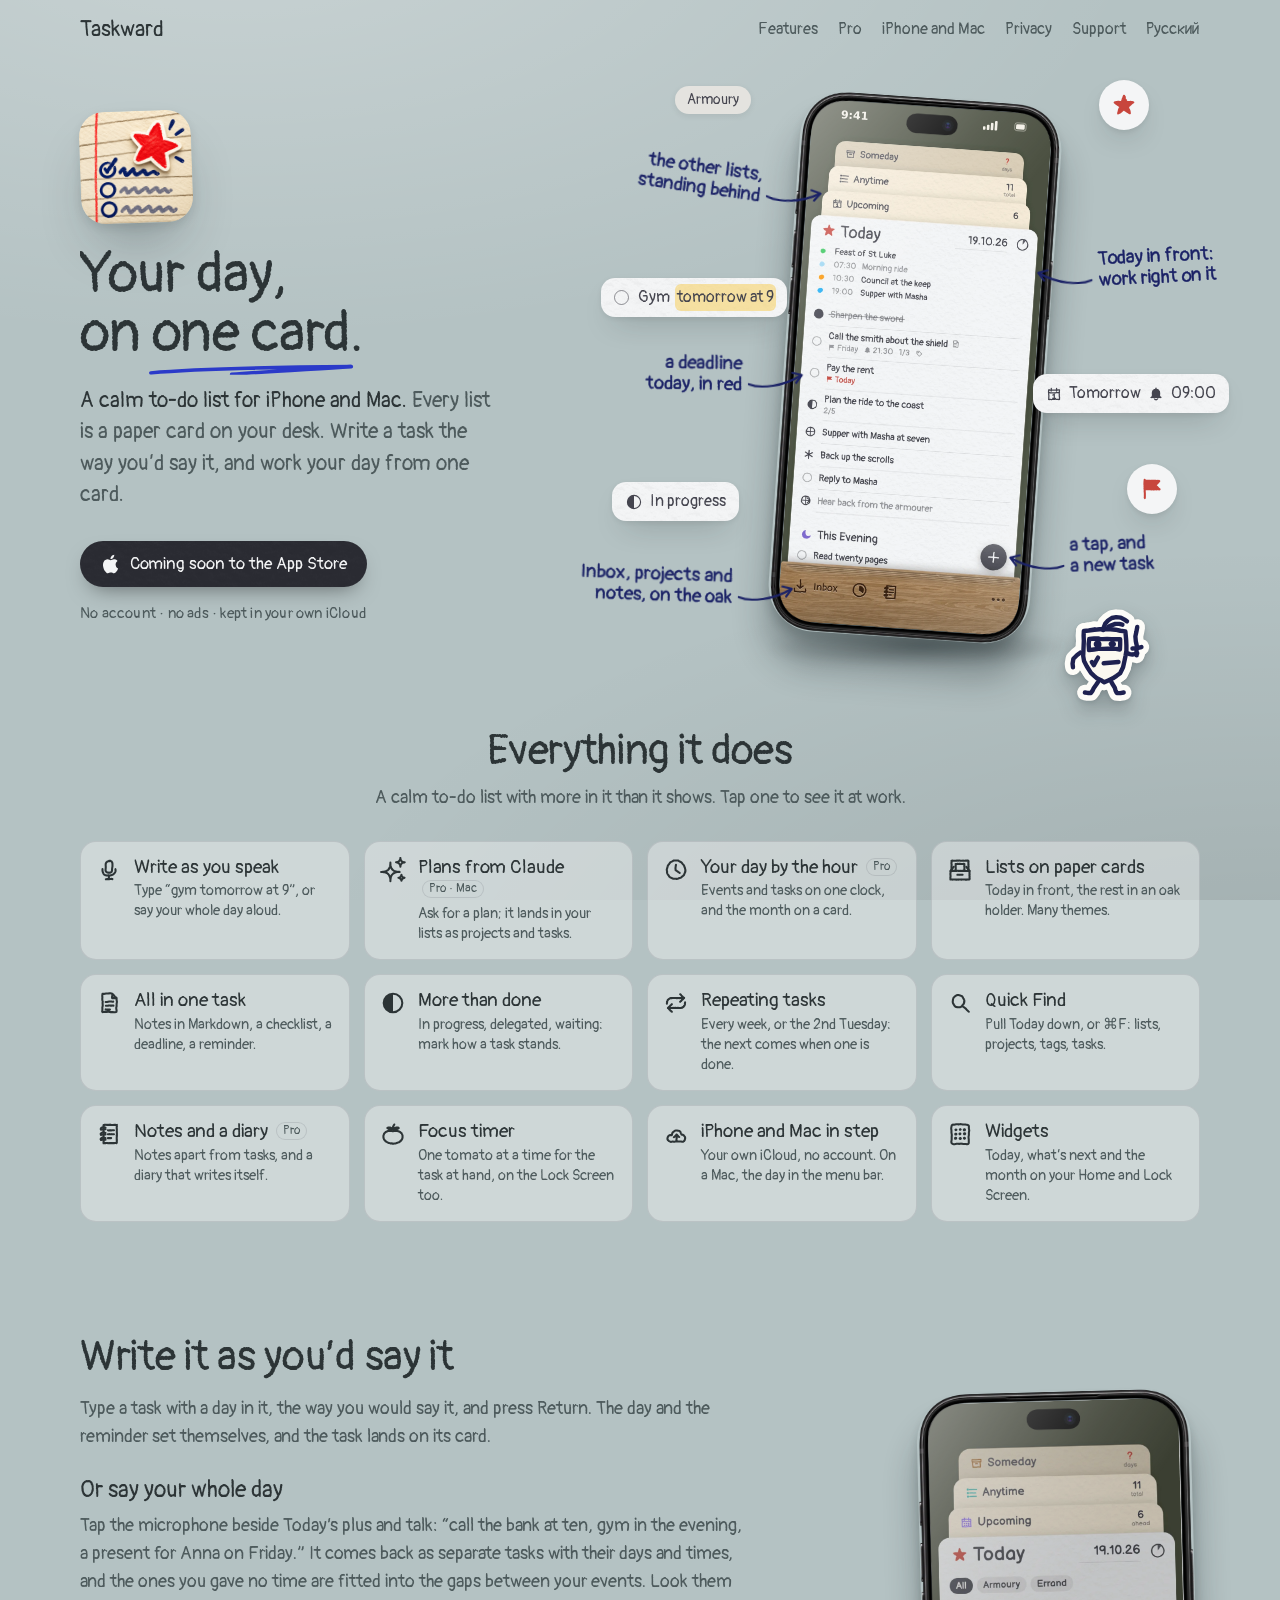
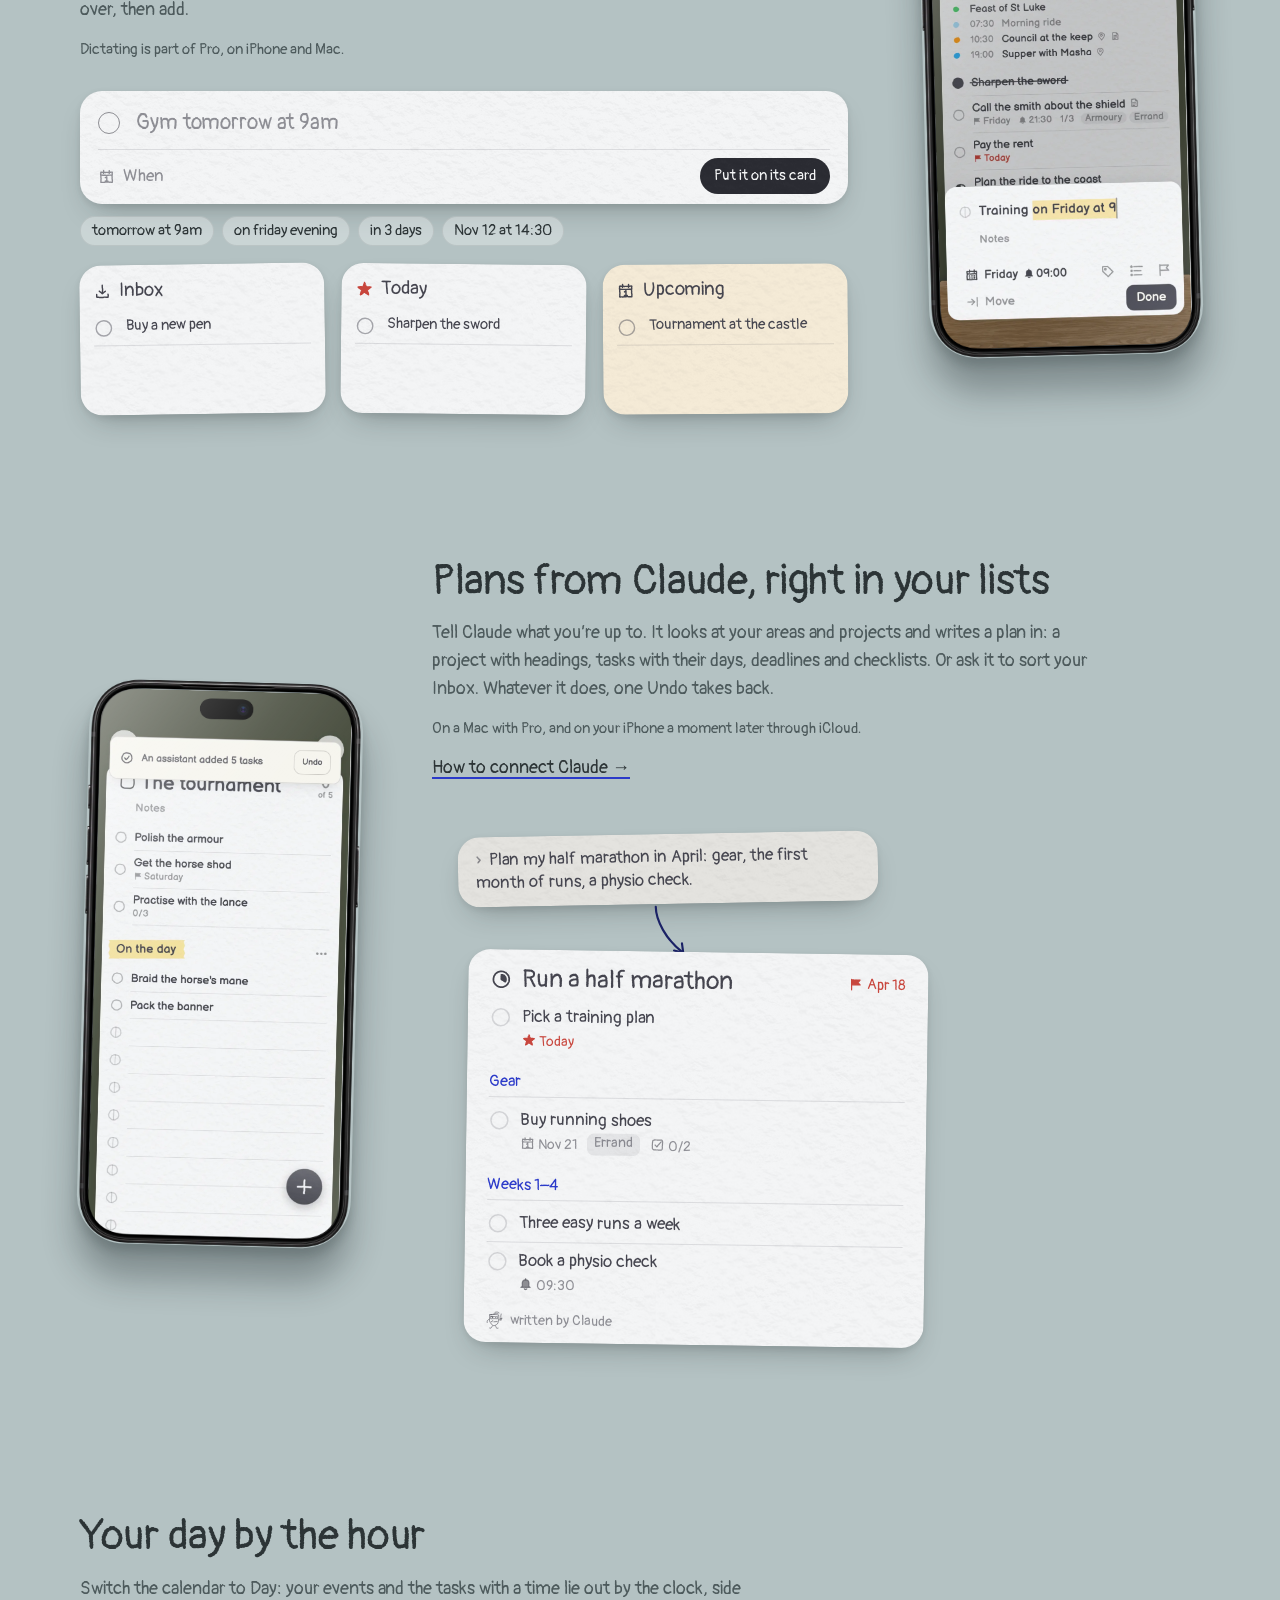
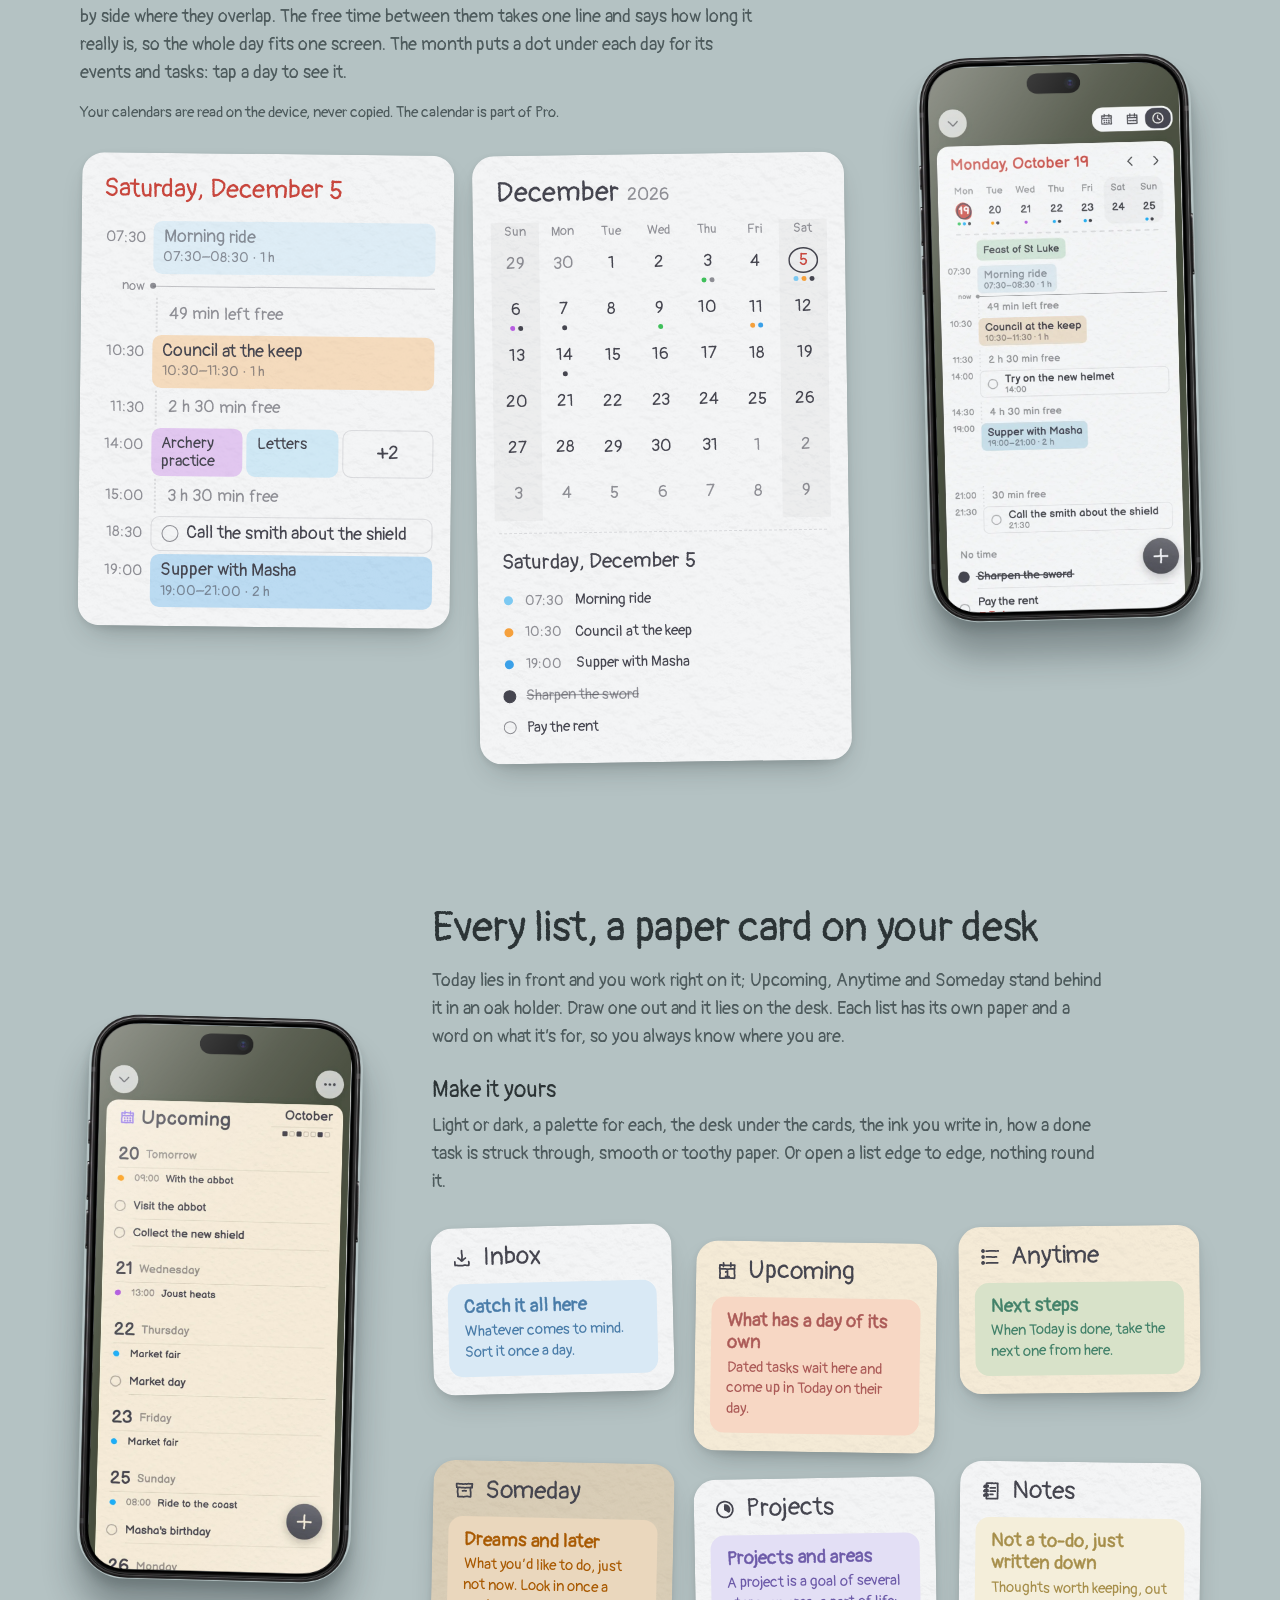
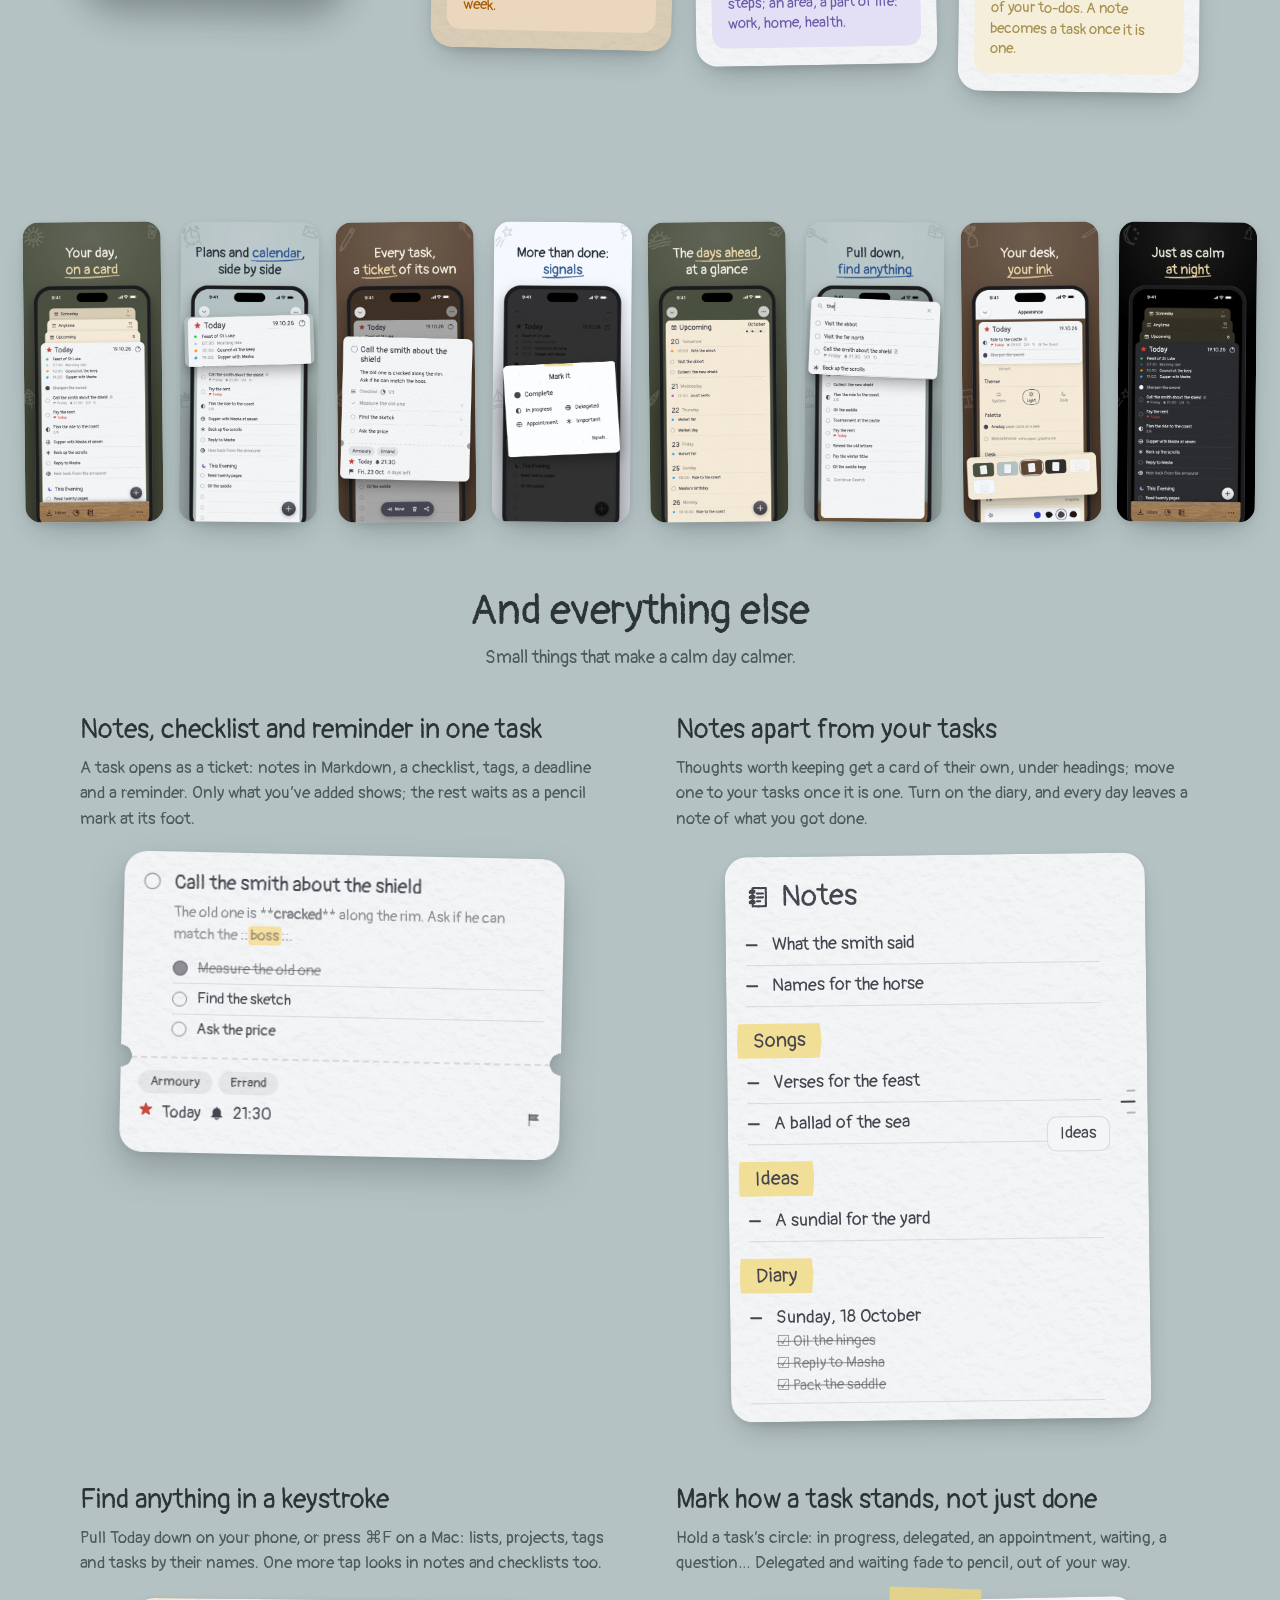
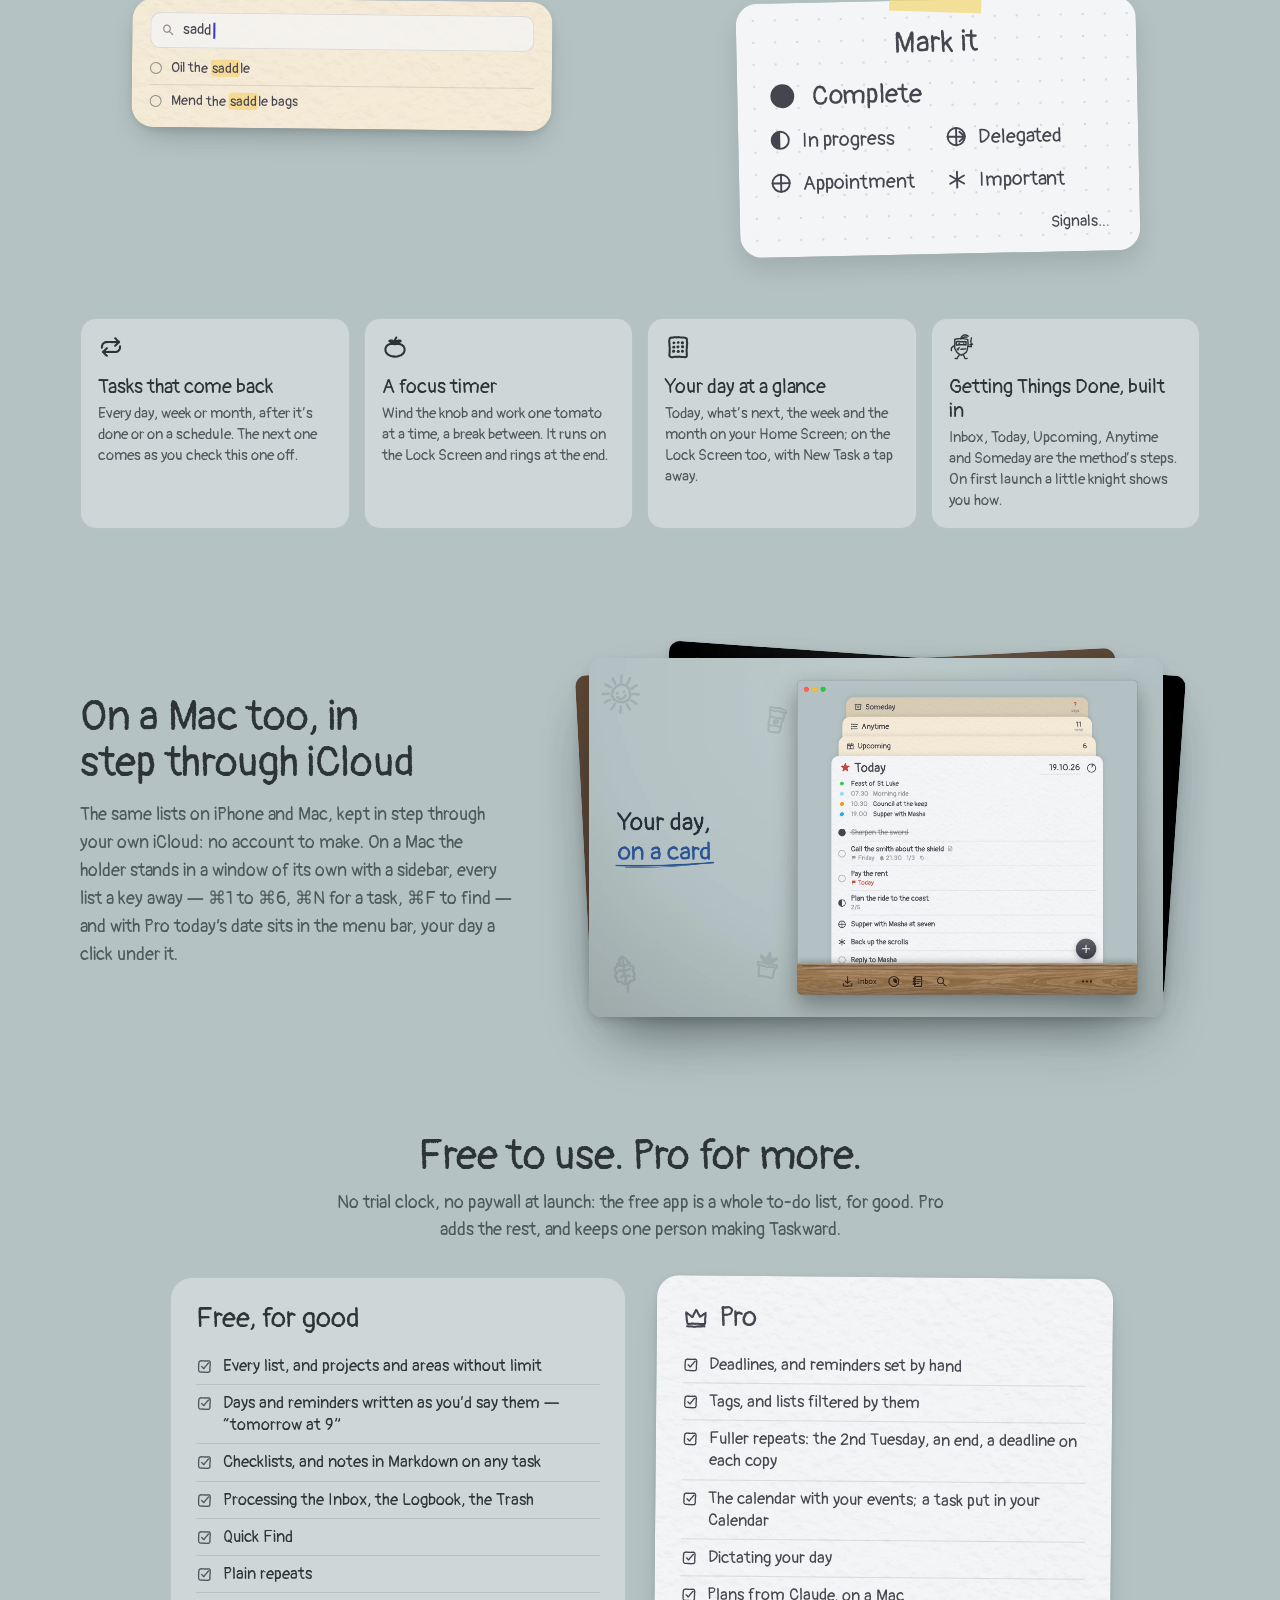
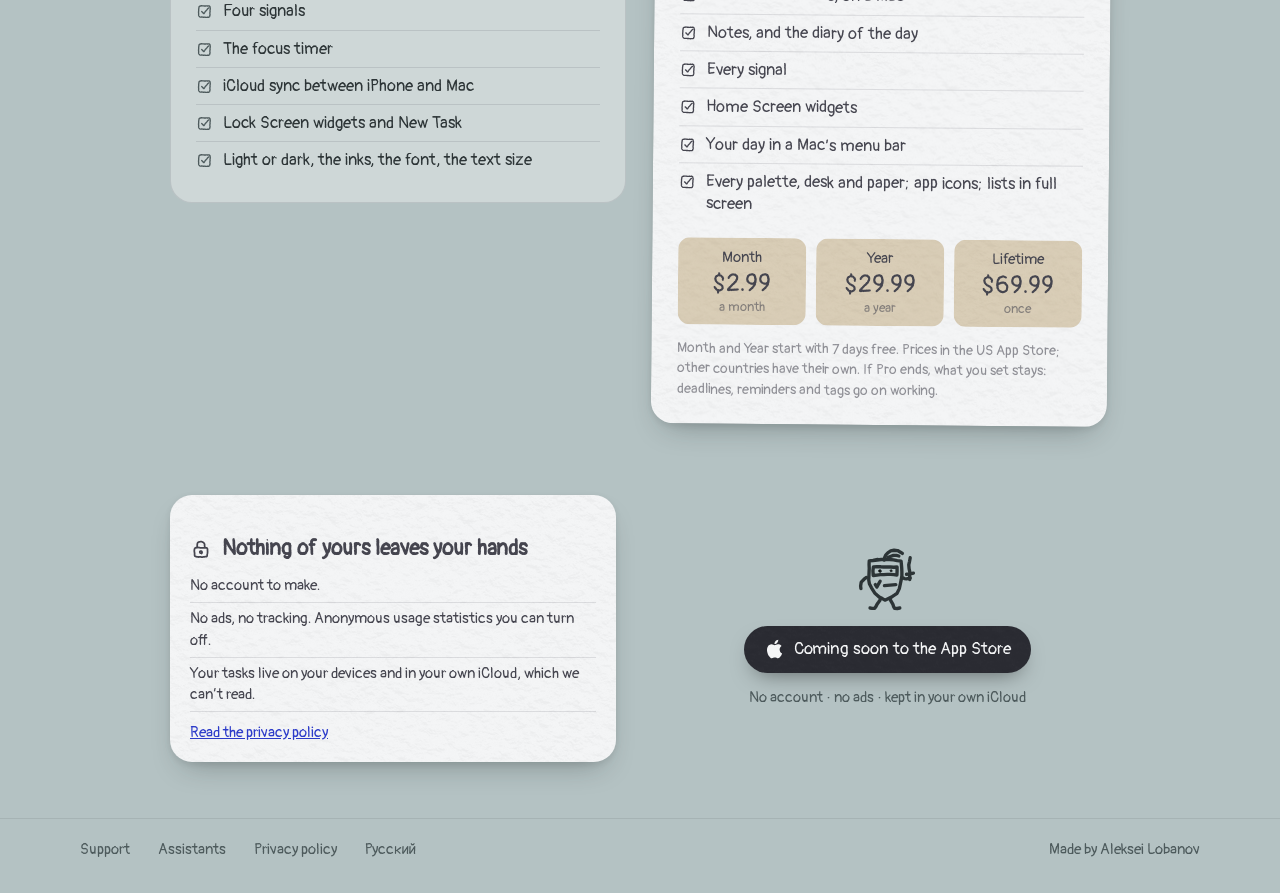
==== commit 72adaa71: "The landing tells what Taskward does at a glance — a grid of everything under the hero, four headlin" ====
--- a/index.html
+++ b/index.html
@@ -21,19 +21,15 @@
 <link rel="preconnect" href="https://fonts.googleapis.com">
 <link rel="preconnect" href="https://fonts.gstatic.com" crossorigin>
 <link href="https://fonts.googleapis.com/css2?family=Pangolin&amp;subset=cyrillic&amp;display=swap" rel="stylesheet">
-<link rel="stylesheet" href="style.css?v=93920a41">
-<link rel="stylesheet" href="palettes.css?v=93920a41">
+<link rel="stylesheet" href="style.css?v=f6c9e1d4">
 <style>:root { --grain: url(img/grain.webp); }</style>
-<script>try { const r = document.documentElement.dataset;
-for (const [k, a] of [['desk', 'desk'], ['ink', 'ink'], ['palette', 'palette'], ['theme', 'theme']]) {
-const v = localStorage.getItem('taskward-' + k); if (v && v !== 'default') r[a] = v; } } catch (_) {}</script>
-<script src="when.js?v=93920a41" defer></script>
-<script src="app.js?v=93920a41" defer></script>
+<script src="when.js?v=f6c9e1d4" defer></script>
+<script src="app.js?v=f6c9e1d4" defer></script>
 </head>
 <body>
 <header class="wrap top">
 <a class="brand" href="./"><img src="img/icon.png" alt="" width="40" height="40">Taskward</a>
-<nav aria-label="Sections"><a class="hide-sm" href="./#smart">Smart dates</a><a class="hide-sm" href="./#lists">Lists</a><a class="hide-sm" href="./#real">iPhone and Mac</a><a class="hide-sm" href="privacy/">Privacy</a><a href="support/">Support</a><a href="ru/" lang="ru">Русский</a></nav>
+<nav aria-label="Sections"><a class="hide-sm" href="./#all">Features</a><a class="hide-sm" href="./#pro">Pro</a><a class="hide-sm" href="./#mac">iPhone and Mac</a><a class="hide-sm" href="privacy/">Privacy</a><a href="support/">Support</a><a href="ru/" lang="ru">Русский</a></nav>
 </header>
 <main>
 <section class="hero"><div class="wrap hero-in">
@@ -61,21 +57,18 @@
 </div>
 </div></section>
 
-<section class="part" id="real"><div class="wrap">
-<div class="shelf"><img src="img/en-iphone-1.webp" alt="Taskward on iPhone" width="760" height="1651" loading="lazy"><img src="img/en-iphone-2.webp" alt="Taskward on iPhone" width="760" height="1651" loading="lazy"><img src="img/en-iphone-3.webp" alt="Taskward on iPhone" width="760" height="1651" loading="lazy"><img src="img/en-iphone-4.webp" alt="Taskward on iPhone" width="760" height="1651" loading="lazy"><img src="img/en-iphone-5.webp" alt="Taskward on iPhone" width="760" height="1651" loading="lazy"><img src="img/en-iphone-6.webp" alt="Taskward on iPhone" width="760" height="1651" loading="lazy"><img src="img/en-iphone-7.webp" alt="Taskward on iPhone" width="760" height="1651" loading="lazy"><img src="img/en-iphone-8.webp" alt="Taskward on iPhone" width="760" height="1651" loading="lazy"></div>
+<section class="part" id="all"><div class="wrap">
+<h2 class="part-h">Everything it does</h2><p class="part-say">A calm to-do list with more in it than it shows. Tap one to see it at work.</p>
+<ul class="tiles"><li><a class="tile" href="#speak"><svg class="icon" aria-hidden="true"><use href="img/icons.svg#voice"/></svg><b>Write as you speak</b><span>Type “gym tomorrow at 9”, or say your whole day aloud.</span></a></li><li><a class="tile" href="#claude"><svg class="icon" aria-hidden="true"><use href="img/icons.svg#magic"/></svg><b>Plans from Claude <i class=pro>Pro · Mac</i></b><span>Ask for a plan; it lands in your lists as projects and tasks.</span></a></li><li><a class="tile" href="#day"><svg class="icon" aria-hidden="true"><use href="img/icons.svg#time"/></svg><b>Your day by the hour <i class=pro>Pro</i></b><span>Events and tasks on one clock, and the month on a card.</span></a></li><li><a class="tile" href="#paper"><svg class="icon" aria-hidden="true"><use href="img/icons.svg#cardFile"/></svg><b>Lists on paper cards</b><span>Today in front, the rest in an oak holder. Many themes.</span></a></li><li><a class="tile" href="#ticket"><svg class="icon" aria-hidden="true"><use href="img/icons.svg#note"/></svg><b>All in one task</b><span>Notes in Markdown, a checklist, a deadline, a reminder.</span></a></li><li><a class="tile" href="#signals"><svg class="sig" viewBox="0 0 24 24" aria-hidden="true"><circle class="ring" cx="12" cy="12" r="8.6"/><path class="solid" d="M12 3.4a8.6 8.6 0 0 0 0 17.2z"/></svg><b>More than done</b><span>In progress, delegated, waiting: mark how a task stands.</span></a></li><li><a class="tile" href="#repeat"><svg class="icon" aria-hidden="true"><use href="img/icons.svg#repeat"/></svg><b>Repeating tasks</b><span>Every week, or the 2nd Tuesday: the next comes when one is done.</span></a></li><li><a class="tile" href="#find"><svg class="icon" aria-hidden="true"><use href="img/icons.svg#search"/></svg><b>Quick Find</b><span>Pull Today down, or ⌘F: lists, projects, tags, tasks.</span></a></li><li><a class="tile" href="#notes"><svg class="icon" aria-hidden="true"><use href="img/icons.svg#notebook"/></svg><b>Notes and a diary <i class=pro>Pro</i></b><span>Notes apart from tasks, and a diary that writes itself.</span></a></li><li><a class="tile" href="#focus"><svg class="icon" aria-hidden="true"><use href="img/icons.svg#tomato"/></svg><b>Focus timer</b><span>One tomato at a time for the task at hand, on the Lock Screen too.</span></a></li><li><a class="tile" href="#mac"><svg class="icon" aria-hidden="true"><use href="img/icons.svg#backup"/></svg><b>iPhone and Mac in step</b><span>Your own iCloud, no account. On a Mac, the day in the menu bar.</span></a></li><li><a class="tile" href="#widgets"><svg class="icon" aria-hidden="true"><use href="img/icons.svg#paperDots"/></svg><b>Widgets</b><span>Today, what’s next and the month on your Home and Lock Screen.</span></a></li></ul>
 </div></section>
 
 <section class="part features"><div class="wrap">
 
-<article class="feature flip" id="why">
-<div class="say"><h2>Four reasons to try it</h2><p>A to-do list that keeps out of your way. Each reason is a line on a card, as tasks are in the app: tick them off as you read.</p></div>
-<div class="show"><div class="paper why"><div class="why-head"><svg class="icon" aria-hidden="true"><use href="img/icons.svg#favoriteFilled"/></svg>Why Taskward<span class="count">4</span></div><ul class="rows"><li class="row"><button class="signal" aria-pressed="false" aria-label="Check off: Write it as you’d say it"><svg viewBox="0 0 24 24"><circle class="ring" cx="12" cy="12" r="9.2"/><circle class="fill" cx="12" cy="12" r="9.2"/></svg></button><div><div class="title">Write it as you’d say it</div><div class="print">“Gym <mark>tomorrow at 9</mark>” → <i><svg class="icon" aria-hidden="true"><use href="img/icons.svg#today"/></svg>Tomorrow</i> <i><svg class="icon" aria-hidden="true"><use href="img/icons.svg#reminderFilled"/></svg>09:00</i></div></div></li><li class="row"><button class="signal" aria-pressed="false" aria-label="Check off: More than done or not"><svg viewBox="0 0 24 24"><circle class="ring" cx="12" cy="12" r="9.2"/><circle class="fill" cx="12" cy="12" r="9.2"/></svg></button><div><div class="title">More than done or not</div><div class="print"><i><svg class="sig" viewBox="0 0 24 24" aria-hidden="true"><circle class="ring" cx="12" cy="12" r="8.6"/><path class="solid" d="M12 3.4a8.6 8.6 0 0 0 0 17.2z"/></svg>in progress</i> <i><svg class="sig" viewBox="0 0 24 24" aria-hidden="true"><circle class="ring" cx="12" cy="12" r="8.6"/><path class="line" d="M12 3.4v17.2M3.4 12h17.2M15.2 7.2l5.4 4.8-5.4 4.8"/></svg>delegated</i> <i><svg class="sig" viewBox="0 0 24 24" aria-hidden="true"><circle class="ring" cx="12" cy="12" r="8.6"/><path class="line" d="M8.6 7.4h6.8M8.6 7.4l6.8 9.2M15.4 7.4l-6.8 9.2M8.6 16.6h6.8"/></svg>waiting</i></div></div></li><li class="row"><button class="signal" aria-pressed="false" aria-label="Check off: The same lists on iPhone and Mac"><svg viewBox="0 0 24 24"><circle class="ring" cx="12" cy="12" r="9.2"/><circle class="fill" cx="12" cy="12" r="9.2"/></svg></button><div><div class="title">The same lists on iPhone and Mac</div><div class="print"><i><svg class="icon" aria-hidden="true"><use href="img/icons.svg#backup"/></svg>kept in step through your iCloud</i></div></div></li><li class="row"><button class="signal" aria-pressed="false" aria-label="Check off: A knight to show you the way"><svg viewBox="0 0 24 24"><circle class="ring" cx="12" cy="12" r="9.2"/><circle class="fill" cx="12" cy="12" r="9.2"/></svg></button><div><div class="title">A knight to show you the way</div><div class="print"><i><svg class="icon" aria-hidden="true"><use href="img/icons.svg#knight"/></svg>on first launch, Getting Things Done step by step</i></div></div></li></ul></div>
-</div>
-</article>
-
-<article class="feature" id="smart">
-<div class="say"><h2>Write it as you’d say it</h2><p>Type a task with a day in it, the way you would say it, and press Return. The day and the reminder set themselves, and the task lands on its card.</p></div>
-<div class="show">
+<article class="feature hl" id="speak">
+<div class="say"><h2>Write it as you’d say it</h2><p>Type a task with a day in it, the way you would say it, and press Return. The day and the reminder set themselves, and the task lands on its card.</p>
+<h3>Or say your whole day</h3><p>Tap the microphone beside Today’s plus and talk: “call the bank at ten, gym in the evening, a present for Anna on Friday.” It comes back as separate tasks with their days and times, and the ones you gave no time are fitted into the gaps between your events. Look them over, then add.</p><p class="aside">Dictating is part of Pro, on iPhone and Mac.</p></div>
+<div class="vphone" aria-hidden="true"><div class="phone"><div class="screen"><video autoplay muted loop playsinline preload="metadata" poster="img/en-v-speak.webp"><source src="img/en-v-speak.mp4" type="video/mp4"></video></div><div class="glass"></div></div></div>
+<div class="hl-demo">
 <div class="try" data-lang="en" data-words="{&quot;base&quot;: &quot;Gym &quot;, &quot;evening&quot;: &quot;This Evening&quot;, &quot;when&quot;: &quot;When&quot;, &quot;today&quot;: &quot;Today&quot;, &quot;tomorrow&quot;: &quot;Tomorrow&quot;, &quot;seed&quot;: {&quot;inbox&quot;: [&quot;Buy a new pen&quot;], &quot;today&quot;: [&quot;Sharpen the sword&quot;], &quot;upcoming&quot;: [&quot;Tournament at the castle&quot;]}, &quot;icons&quot;: {&quot;today&quot;: &quot;<svg class=\&quot;icon\&quot; aria-hidden=\&quot;true\&quot;><use href=\&quot;img/icons.svg#today\&quot;/></svg>&quot;, &quot;moon&quot;: &quot;<svg class=\&quot;icon\&quot; aria-hidden=\&quot;true\&quot;><use href=\&quot;img/icons.svg#darkThemeFilled\&quot;/></svg>&quot;, &quot;bell&quot;: &quot;<svg class=\&quot;icon\&quot; aria-hidden=\&quot;true\&quot;><use href=\&quot;img/icons.svg#reminderFilled\&quot;/></svg>&quot;, &quot;star&quot;: &quot;<svg class=\&quot;icon\&quot; aria-hidden=\&quot;true\&quot;><use href=\&quot;img/icons.svg#favoriteFilled\&quot;/></svg>&quot;, &quot;inbox&quot;: &quot;<svg class=\&quot;icon\&quot; aria-hidden=\&quot;true\&quot;><use href=\&quot;img/icons.svg#export\&quot;/></svg>&quot;}}">
 <form class="paper newcard" autocomplete="off">
 <label class="field"><span class="ring" aria-hidden="true"></span>
@@ -90,12 +83,50 @@
 <div class="paper cream mini" data-list="upcoming"><div class="head"><svg class="icon" aria-hidden="true"><use href="img/icons.svg#today"/></svg>Upcoming</div><ul class="rows"></ul></div>
 </div>
 </div>
-</article>
-
-<article class="feature flip" id="ticket">
-<div class="say"><h2>A task opens as a ticket</h2><p>Notes, a checklist, tags, a deadline and a reminder, on a card torn off along a dashed line. Only what you have added shows; the rest waits as a pencil mark at its foot.</p>
-<h3>Notes in Markdown</h3><p>Headings, bold, highlights, lists, boxes to tick, links, even tables. The marks stay where you wrote them, in pencil; what they mark takes its look at once.</p><ul class="md"><li><span class="mk">#</span> <b class="h">Heading</b></li><li><span class="mk">**</span><b>bold</b><span class="mk">**</span></li><li><span class="mk">::</span><mark>highlight</mark><span class="mk">::</span></li><li><span class="mk">- [ ]</span> to do</li><li><span class="mk">[</span><u>link</u><span class="mk">](…)</span></li><li><span class="mk">|</span> table <span class="mk">|</span></li></ul></div>
-<div class="show">
+</div>
+</article>
+
+<article class="feature hl flip" id="claude">
+<div class="say"><h2>Plans from Claude, right in your lists</h2><p>Tell Claude what you’re up to. It looks at your areas and projects and writes a plan in: a project with headings, tasks with their days, deadlines and checklists. Or ask it to sort your Inbox. Whatever it does, one Undo takes back.</p>
+<p class="aside">On a Mac with Pro, and on your iPhone a moment later through iCloud.</p>
+<p class="more-link"><a href="assistants/">How to connect Claude →</a></p></div>
+<div class="vphone" aria-hidden="true"><div class="phone"><div class="screen"><video autoplay muted loop playsinline preload="metadata" poster="img/en-v-claude.webp"><source src="img/en-v-claude.mp4" type="video/mp4"></video></div><div class="glass"></div></div></div>
+<div class="hl-demo plan"><div class="paper grey ask"><span class="chev">›</span>Plan my half marathon in April: gear, the first month of runs, a physio check.</div><svg class="arrow" viewBox="0 0 64 40" aria-hidden="true"><path d="M3 31 C 17 36, 41 33, 61 20"/><path d="M51 17.5 L 61.5 19.8 L 55.5 28.5"/></svg><div class="paper plan-card"><div class="plan-head"><svg class="icon" aria-hidden="true"><use href="img/icons.svg#project"/></svg><span>Run a half marathon</span><span class="due"><svg class="icon" aria-hidden="true"><use href="img/icons.svg#flagFilled"/></svg>Apr 18</span></div><ul class="rows"><li class="row"><span class="signal static"><svg viewBox="0 0 24 24"><circle class="ring" cx="12" cy="12" r="9.2"/><circle class="fill" cx="12" cy="12" r="9.2"/></svg></span><div><div class="title">Pick a training plan</div><div class="print"><span class="today"><svg class="icon" aria-hidden="true"><use href="img/icons.svg#favoriteFilled"/></svg>Today</span></div></div></li></ul><h4 class="plan-heading">Gear</h4><ul class="rows"><li class="row"><span class="signal static"><svg viewBox="0 0 24 24"><circle class="ring" cx="12" cy="12" r="9.2"/><circle class="fill" cx="12" cy="12" r="9.2"/></svg></span><div><div class="title">Buy running shoes</div><div class="print"><span><svg class="icon" aria-hidden="true"><use href="img/icons.svg#today"/></svg>Nov 21</span><span class="tagword">Errand</span><span><svg class="icon" aria-hidden="true"><use href="img/icons.svg#check"/></svg>0/2</span></div></div></li></ul><h4 class="plan-heading">Weeks 1–4</h4><ul class="rows"><li class="row"><span class="signal static"><svg viewBox="0 0 24 24"><circle class="ring" cx="12" cy="12" r="9.2"/><circle class="fill" cx="12" cy="12" r="9.2"/></svg></span><div><div class="title">Three easy runs a week</div></div></li><li class="row"><span class="signal static"><svg viewBox="0 0 24 24"><circle class="ring" cx="12" cy="12" r="9.2"/><circle class="fill" cx="12" cy="12" r="9.2"/></svg></span><div><div class="title">Book a physio check</div><div class="print"><span><svg class="icon" aria-hidden="true"><use href="img/icons.svg#reminderFilled"/></svg>09:30</span></div></div></li></ul><p class="from"><svg class="icon" aria-hidden="true"><use href="img/icons.svg#knight"/></svg>written by Claude</p></div></div>
+</article>
+
+<article class="feature hl" id="day">
+<div class="say"><h2>Your day by the hour</h2><p>Switch the calendar to Day: your events and the tasks with a time lie out by the clock, side by side where they overlap. The free time between them takes one line and says how long it really is, so the whole day fits one screen. The month puts a dot under each day for its events and tasks: tap a day to see it.</p><p class="aside">Your calendars are read on the device, never copied. The calendar is part of Pro.</p></div>
+<div class="vphone" aria-hidden="true"><div class="phone"><div class="screen"><video autoplay muted loop playsinline preload="metadata" poster="img/en-v-day.webp"><source src="img/en-v-day.mp4" type="video/mp4"></video></div><div class="glass"></div></div></div>
+<div class="hl-demo cal2">
+<div class="paper dayplan"><h4 data-today>Monday, 19 October</h4><div class="dp-row"><span class="t">07:30</span><div class="blk over" style="--c:#7cc9f2"><b>Morning ride</b><i>07:30–08:30 · 1 h</i></div></div><div class="dp-now"><span class="t">now</span><span class="line"></span></div><div class="dp-free"><span class="t"></span><span class="dots"></span><span>49 min left free</span></div><div class="dp-row"><span class="t">10:30</span><div class="blk" style="--c:#f5a03c"><b>Council at the keep</b><i>10:30–11:30 · 1 h</i></div></div><div class="dp-free"><span class="t">11:30</span><span class="dots"></span><span>2 h 30 min free</span></div><div class="dp-row"><span class="t">14:00</span><div class="crowd"><div class="blk" style="--c:#b65ce0"><b>Archery practice</b></div><div class="blk" style="--c:#7cc9f2"><b>Letters</b></div><div class="blk more">+2</div></div></div><div class="dp-free"><span class="t">15:00</span><span class="dots"></span><span>3 h 30 min free</span></div><div class="dp-row"><span class="t">18:30</span><div class="blk task"><span class="o"></span><b>Call the smith about the shield</b></div></div><div class="dp-row"><span class="t">19:00</span><div class="blk" style="--c:#3aa0e8"><b>Supper with Masha</b><i>19:00–21:00 · 2 h</i></div></div></div>
+<div class="paper month" data-lang="en" data-cal="{&quot;days&quot;: [[-2, [[&quot;09:00&quot;, &quot;Market day&quot;, &quot;#3fbf5a&quot;]], [[&quot;Oil the saddle&quot;, true]]], [0, [[&quot;07:30&quot;, &quot;Morning ride&quot;, &quot;#7cc9f2&quot;], [&quot;10:30&quot;, &quot;Council at the keep&quot;, &quot;#f5a03c&quot;], [&quot;19:00&quot;, &quot;Supper with Masha&quot;, &quot;#3aa0e8&quot;]], [[&quot;Sharpen the sword&quot;, true], [&quot;Pay the rent&quot;, false]]], [1, [[&quot;13:00&quot;, &quot;Joust heats&quot;, &quot;#b65ce0&quot;]], [[&quot;Call the smith about the shield&quot;, false]]], [2, [], [[&quot;Plan the ride to the coast&quot;, false]]], [4, [[&quot;&quot;, &quot;Feast of St Luke&quot;, &quot;#3fbf5a&quot;]], []], [6, [[&quot;18:00&quot;, &quot;Tourney feast&quot;, &quot;#f5a03c&quot;], [&quot;20:00&quot;, &quot;Night watch&quot;, &quot;#3aa0e8&quot;]], []], [9, [], [[&quot;Visit the far north&quot;, false]]]], &quot;empty&quot;: &quot;Nothing on this day&quot;}">
+<div class="month-head"><b></b><span></span></div>
+<div class="days" role="grid"></div>
+<div class="tear" aria-hidden="true"></div>
+<div class="day" aria-live="polite"><h4></h4><ul></ul></div>
+</div>
+</div>
+</article>
+
+<article class="feature hl flip" id="paper">
+<div class="say"><h2>Every list, a paper card on your desk</h2><p>Today lies in front and you work right on it; Upcoming, Anytime and Someday stand behind it in an oak holder. Draw one out and it lies on the desk. Each list has its own paper and a word on what it’s for, so you always know where you are.</p>
+<h3>Make it yours</h3><p>Light or dark, a palette for each, the desk under the cards, the ink you write in, how a done task is struck through, smooth or toothy paper. Or open a list edge to edge, nothing round it.</p></div>
+<div class="vphone" aria-hidden="true"><div class="phone"><div class="screen"><video autoplay muted loop playsinline preload="metadata" poster="img/en-v-paper.webp"><source src="img/en-v-paper.mp4" type="video/mp4"></video></div><div class="glass"></div></div></div>
+<div class="hl-demo"><div class="deck"><div class="paper white lcard" style="--r:-1.4deg;--marker:#4AA8F0;--pen:#487ba8"><div class="head"><svg class="icon" aria-hidden="true"><use href="img/icons.svg#export"/></svg>Inbox</div><div class="hint"><b>Catch it all here</b><span>Whatever comes to mind. Sort it once a day.</span></div></div><div class="paper cream lcard" style="--r:0.9deg;--marker:#FF6B5E;--pen:#ab5a57"><div class="head"><svg class="icon" aria-hidden="true"><use href="img/icons.svg#today"/></svg>Upcoming</div><div class="hint"><b>What has a day of its own</b><span>Dated tasks wait here and come up in Today on their day.</span></div></div><div class="paper cream lcard" style="--r:-0.6deg;--marker:#3FB27F;--pen:#428169"><div class="head"><svg class="icon" aria-hidden="true"><use href="img/icons.svg#list"/></svg>Anytime</div><div class="hint"><b>Next steps</b><span>When Today is done, take the next one from here.</span></div></div><div class="paper kraft lcard" style="--r:1.2deg;--marker:#FFA23A;--pen:#a85900"><div class="head"><svg class="icon" aria-hidden="true"><use href="img/icons.svg#archive"/></svg>Someday</div><div class="hint"><b>Dreams and later</b><span>What you’d like to do, just not now. Look in once a week.</span></div></div><div class="paper white lcard" style="--r:-1.0deg;--marker:#8B6CF0;--pen:#6c5aa8"><div class="head"><svg class="icon" aria-hidden="true"><use href="img/icons.svg#project"/></svg>Projects</div><div class="hint"><b>Projects and areas</b><span>A project is a goal of several steps; an area, a part of life: work, home, health.</span></div></div><div class="paper white lcard" style="--r:0.7deg;--marker:#F6C945;--pen:#a68e4a"><div class="head"><svg class="icon" aria-hidden="true"><use href="img/icons.svg#notebook"/></svg>Notes</div><div class="hint"><b>Not a to-do, just written down</b><span>Thoughts worth keeping, out of your to-dos. A note becomes a task once it is one.</span></div></div></div></div>
+</article>
+
+</div></section>
+
+<section class="part" id="real"><div class="wrap">
+<div class="shelf"><img src="img/en-iphone-1.webp" alt="Taskward on iPhone" width="760" height="1651" loading="lazy"><img src="img/en-iphone-2.webp" alt="Taskward on iPhone" width="760" height="1651" loading="lazy"><img src="img/en-iphone-3.webp" alt="Taskward on iPhone" width="760" height="1651" loading="lazy"><img src="img/en-iphone-4.webp" alt="Taskward on iPhone" width="760" height="1651" loading="lazy"><img src="img/en-iphone-5.webp" alt="Taskward on iPhone" width="760" height="1651" loading="lazy"><img src="img/en-iphone-6.webp" alt="Taskward on iPhone" width="760" height="1651" loading="lazy"><img src="img/en-iphone-7.webp" alt="Taskward on iPhone" width="760" height="1651" loading="lazy"><img src="img/en-iphone-8.webp" alt="Taskward on iPhone" width="760" height="1651" loading="lazy"></div>
+</div></section>
+
+<section class="part rest"><div class="wrap">
+<h2 class="part-h">And everything else</h2><p class="part-say">Small things that make a calm day calmer.</p>
+<div class="grid2">
+
+<article class="card2" id="ticket">
+<h3>Notes, checklist and reminder in one task</h3><p>A task opens as a ticket: notes in Markdown, a checklist, tags, a deadline and a reminder. Only what you’ve added shows; the rest waits as a pencil mark at its foot.</p>
 <div class="ticket-wrap"><div class="paper ticket">
 <h4 class="row"><button class="signal" type="button" aria-pressed="false" aria-label="Check off: Call the smith about the shield"><svg viewBox="0 0 24 24"><circle class="ring" cx="12" cy="12" r="9.2"/><circle class="fill" cx="12" cy="12" r="9.2"/></svg></button><span class="title">Call the smith about the shield</span></h4>
 <p class="notes">The old one is <span class="mk">**</span><b>cracked</b><span class="mk">**</span> along the rim. Ask if he can match the <span class="mk">::</span><mark>boss</mark><span class="mk">::</span>.</p>
@@ -105,88 +136,64 @@
 <div class="when"><span class="star"><svg class="icon" aria-hidden="true"><use href="img/icons.svg#favoriteFilled"/></svg></span>Today<svg class="icon" aria-hidden="true"><use href="img/icons.svg#reminderFilled"/></svg>21:30<span class="marks"><svg class="icon" aria-hidden="true"><use href="img/icons.svg#flagFilled"/></svg></span></div>
 </div>
 </div></div>
-</div>
-</article>
-
-<article class="feature" id="signals">
-<div class="say"><h2>More than done or not done</h2><p>Hold a task’s circle and mark how it stands. Delegated and waiting fade into pencil, out of your way.</p></div>
-<div class="show">
+</article>
+
+<article class="card2" id="notes">
+<h3>Notes apart from your tasks</h3><p>Thoughts worth keeping get a card of their own, under headings; move one to your tasks once it is one. Turn on the diary, and every day leaves a note of what you got done.</p>
+<div class="paper notesdemo"><div class="head"><svg class="icon" aria-hidden="true"><use href="img/icons.svg#notebook"/></svg>Notes</div>
+<p class="n"><span class="dash"></span>What the smith said</p><p class="n"><span class="dash"></span>Names for the horse</p><p class="tapehead">Songs</p><p class="n"><span class="dash"></span>Verses for the feast</p><p class="n"><span class="dash"></span>A ballad of the sea</p><p class="tapehead">Ideas</p><p class="n"><span class="dash"></span>A sundial for the yard</p><p class="tapehead">Diary</p><div class="n diary"><span class="dash"></span><div><b>Sunday, 18 October</b><span>☑ Oil the hinges</span><span>☑ Reply to Masha</span><span>☑ Pack the saddle</span></div></div>
+<div class="outline" aria-hidden="true"><span class=""></span><span class="lit"></span><span class=""></span><span class="slip">Ideas</span></div>
+</div>
+</article>
+
+<article class="card2" id="find">
+<h3>Find anything in a keystroke</h3><p>Pull Today down on your phone, or press ⌘F on a Mac: lists, projects, tags and tasks by their names. One more tap looks in notes and checklists too.</p>
+<div class="paper cream small"><div class="demo find"><div class="field"><svg class="icon" aria-hidden="true"><use href="img/icons.svg#search"/></svg>sadd<span class="caret"></span></div><p><span class="o"></span><span>Oil the <mark>sadd</mark>le</span></p><p><span class="o"></span><span>Mend the <mark>sadd</mark>le bags</span></p></div></div>
+</article>
+
+<article class="card2" id="signals">
+<h3>Mark how a task stands, not just done</h3><p>Hold a task’s circle: in progress, delegated, an appointment, waiting, a question… Delegated and waiting fade to pencil, out of your way.</p>
 <div class="taped"><span class="tape"></span><p class="note-title">Mark it</p>
 <p class="complete"><svg class="sig" viewBox="0 0 24 24" aria-hidden="true"><circle class="ring" cx="12" cy="12" r="8.6"/><circle class="solid" cx="12" cy="12" r="8.6"/></svg>Complete</p><ul class="sigs"><li><svg class="sig" viewBox="0 0 24 24" aria-hidden="true"><circle class="ring" cx="12" cy="12" r="8.6"/><path class="solid" d="M12 3.4a8.6 8.6 0 0 0 0 17.2z"/></svg>In progress</li><li><svg class="sig" viewBox="0 0 24 24" aria-hidden="true"><circle class="ring" cx="12" cy="12" r="8.6"/><path class="line" d="M12 3.4v17.2M3.4 12h17.2M15.2 7.2l5.4 4.8-5.4 4.8"/></svg>Delegated</li><li><svg class="sig" viewBox="0 0 24 24" aria-hidden="true"><circle class="ring" cx="12" cy="12" r="8.6"/><path class="line" d="M12 3.4v17.2M3.4 12h17.2"/></svg>Appointment</li><li><svg class="sig" viewBox="0 0 24 24" aria-hidden="true"><path class="line" stroke-width="2.2" d="M12 4v16M18.93 8 5.07 16M18.93 16 5.07 8"/></svg>Important</li></ul><p class="more">Signals…</p></div>
-</div>
-</article>
-
-<article class="feature wide" id="lists">
-<div class="say"><h2>Every list is a card of its own</h2><p>Things come in, get a day or wait for one, and end up done. Each list has its own paper, so you always know where you are.</p></div>
-<div class="deck"><div class="paper white lcard" style="--r:-1.4deg;--marker:#4AA8F0;--pen:#487ba8"><div class="head"><svg class="icon" aria-hidden="true"><use href="img/icons.svg#export"/></svg>Inbox</div><div class="hint"><b>Catch it all here</b><span>Whatever comes to mind. Sort it once a day.</span></div></div><div class="paper cream lcard" style="--r:0.9deg;--marker:#FF6B5E;--pen:#ab5a57"><div class="head"><svg class="icon" aria-hidden="true"><use href="img/icons.svg#today"/></svg>Upcoming</div><div class="hint"><b>What has a day of its own</b><span>Dated tasks wait here and come up in Today on their day.</span></div></div><div class="paper cream lcard" style="--r:-0.6deg;--marker:#3FB27F;--pen:#428169"><div class="head"><svg class="icon" aria-hidden="true"><use href="img/icons.svg#list"/></svg>Anytime</div><div class="hint"><b>Next steps</b><span>When Today is done, take the next one from here.</span></div></div><div class="paper kraft lcard" style="--r:1.2deg;--marker:#FFA23A;--pen:#a85900"><div class="head"><svg class="icon" aria-hidden="true"><use href="img/icons.svg#archive"/></svg>Someday</div><div class="hint"><b>Dreams and later</b><span>What you’d like to do, just not now. Look in once a week.</span></div></div><div class="paper white lcard" style="--r:-1.0deg;--marker:#8B6CF0;--pen:#6c5aa8"><div class="head"><svg class="icon" aria-hidden="true"><use href="img/icons.svg#project"/></svg>Projects</div><div class="hint"><b>Projects and areas</b><span>A project is a goal of several steps; an area, a part of life: work, home, health.</span></div></div><div class="paper white lcard" style="--r:0.7deg;--marker:#F6C945;--pen:#a68e4a"><div class="head"><svg class="icon" aria-hidden="true"><use href="img/icons.svg#notebook"/></svg>Notes</div><div class="hint"><b>Not a to-do, just written down</b><span>Thoughts worth keeping, out of your to-dos. A note becomes a task once it is one.</span></div></div></div>
-</article>
-
-<article class="feature flip" id="calendar">
-<div class="say"><h2>A month on a card</h2><p>Tap Today’s date and the calendar opens on a card — a month, a week or a day. Under each day a dot for each calendar with an event, and one for its to-dos. Pick a day, and under the tear line are its events, then its tasks. The plus writes a calendar event as well as a task, and a task goes into your Calendar from its page.</p><p class="aside">Your calendars are read on the device, never copied.</p></div>
-<div class="show"><div class="paper month" data-lang="en" data-cal="{&quot;days&quot;: [[-2, [[&quot;09:00&quot;, &quot;Market day&quot;, &quot;#3fbf5a&quot;]], [[&quot;Oil the saddle&quot;, true]]], [0, [[&quot;07:30&quot;, &quot;Morning ride&quot;, &quot;#7cc9f2&quot;], [&quot;10:30&quot;, &quot;Council at the keep&quot;, &quot;#f5a03c&quot;], [&quot;19:00&quot;, &quot;Supper with Masha&quot;, &quot;#3aa0e8&quot;]], [[&quot;Sharpen the sword&quot;, true], [&quot;Pay the rent&quot;, false]]], [1, [[&quot;13:00&quot;, &quot;Joust heats&quot;, &quot;#b65ce0&quot;]], [[&quot;Call the smith about the shield&quot;, false]]], [2, [], [[&quot;Plan the ride to the coast&quot;, false]]], [4, [[&quot;&quot;, &quot;Feast of St Luke&quot;, &quot;#3fbf5a&quot;]], []], [6, [[&quot;18:00&quot;, &quot;Tourney feast&quot;, &quot;#f5a03c&quot;], [&quot;20:00&quot;, &quot;Night watch&quot;, &quot;#3aa0e8&quot;]], []], [9, [], [[&quot;Visit the far north&quot;, false]]]], &quot;empty&quot;: &quot;Nothing on this day&quot;}">
-<div class="month-head"><b></b><span></span></div>
-<div class="days" role="grid"></div>
-<div class="tear" aria-hidden="true"></div>
-<div class="day" aria-live="polite"><h4></h4><ul></ul></div>
-</div></div>
-</article>
-
-<article class="feature" id="day">
-<div class="say"><h2>Your day, by the clock</h2><p>Switch the calendar to Day and the day lies out by the clock: your events and the tasks with a time, as long as they last, side by side where they overlap. The time between them takes a line of its own and says how long it truly is, so the whole day fits on one screen. Now runs across today; what is over turns to pencil.</p><p class="aside">Four things at once? Two show, the rest wait under a +2 until you tap it.</p></div>
-<div class="show"><div class="paper dayplan"><h4>Monday, 19 October</h4><div class="dp-row"><span class="t">07:30</span><div class="blk over" style="--c:#7cc9f2"><b>Morning ride</b><i>07:30–08:30 · 1 h</i></div></div><div class="dp-now"><span class="t">now</span><span class="line"></span></div><div class="dp-free"><span class="t"></span><span class="dots"></span><span>49 min left free</span></div><div class="dp-row"><span class="t">10:30</span><div class="blk" style="--c:#f5a03c"><b>Council at the keep</b><i>10:30–11:30 · 1 h</i></div></div><div class="dp-free"><span class="t">11:30</span><span class="dots"></span><span>2 h 30 min free</span></div><div class="dp-row"><span class="t">14:00</span><div class="crowd"><div class="blk" style="--c:#b65ce0"><b>Archery practice</b></div><div class="blk" style="--c:#7cc9f2"><b>Letters</b></div><div class="blk more">+2</div></div></div><div class="dp-free"><span class="t">15:00</span><span class="dots"></span><span>3 h 30 min free</span></div><div class="dp-row"><span class="t">18:30</span><div class="blk task"><span class="o"></span><b>Call the smith about the shield</b></div></div><div class="dp-row"><span class="t">19:00</span><div class="blk" style="--c:#3aa0e8"><b>Supper with Masha</b><i>19:00–21:00 · 2 h</i></div></div></div></div>
-</article>
-
-<article class="feature flip" id="notes">
-<div class="say"><h2>Notes that keep themselves in order</h2><p>Notes live on a card of their own, under headings taped across it. Down its edge, a pen dash for every heading: draw your finger along them and the card goes from one to the next, or hold them and pick one by name. On a Mac they open under the mouse, as in Notion.</p>
-<h3>A note in one move</h3><p>Hold the Notes mark on home’s bar, pick New Note on the app’s icon or in Control Center, or press ⇧⌘N on a Mac. A blank note, at once.</p>
-<h3>A diary that writes itself</h3><p>Turn on Diary of the day, and every day gone leaves a note of what you got done, tucked under its own heading at the foot of the card.</p></div>
-<div class="show"><div class="paper notesdemo"><div class="head"><svg class="icon" aria-hidden="true"><use href="img/icons.svg#notebook"/></svg>Notes</div>
-<p class="n"><span class="dash"></span>What the smith said</p><p class="n"><span class="dash"></span>Names for the horse</p><p class="tapehead">Songs</p><p class="n"><span class="dash"></span>Verses for the feast</p><p class="n"><span class="dash"></span>A ballad of the sea</p><p class="tapehead">Ideas</p><p class="n"><span class="dash"></span>A sundial for the yard</p><p class="tapehead">Diary</p><div class="n diary"><span class="dash"></span><div><b>Sunday, 18 October</b><span>☑ Oil the hinges</span><span>☑ Reply to Masha</span><span>☑ Pack the saddle</span></div></div>
-<div class="outline" aria-hidden="true"><span class=""></span><span class="lit"></span><span class=""></span><span class="slip">Ideas</span></div>
-</div></div>
-</article>
-
-<article class="feature trio">
-<h2>And a little more</h2><p class="lead">Small things that make a calm day calmer.</p>
-<div class="cards3"><div class="paper white small"><div class="head"><svg class="icon" aria-hidden="true"><use href="img/icons.svg#paperLines"/></svg>Zen</div><p>A card edge to edge when a day needs all of you.</p><div class="demo zen"><div class="screen-mini"><p><span class="o"></span><span>Sharpen the sword</span></p><p><span class="o"></span><span>Call the smith</span></p><p><span class="o"></span><span>Pay the rent</span></p><p><span class="o"></span></p></div></div></div><div class="paper cream small"><div class="head"><svg class="icon" aria-hidden="true"><use href="img/icons.svg#search"/></svg>Quick Find</div><p>Draw Today down, or ⌘F on a Mac.</p><div class="demo find"><div class="field"><svg class="icon" aria-hidden="true"><use href="img/icons.svg#search"/></svg>sadd<span class="caret"></span></div><p><span class="o"></span><span>Oil the <mark>sadd</mark>le</span></p><p><span class="o"></span><span>Mend the <mark>sadd</mark>le bags</span></p></div></div></div>
-</article>
-
+</article>
+
+</div>
+<div class="smalls"><div class="small-card" id="repeat"><svg class="icon" aria-hidden="true"><use href="img/icons.svg#repeat"/></svg><h3>Tasks that come back</h3><p>Every day, week or month, after it’s done or on a schedule. The next one comes as you check this one off.</p></div><div class="small-card" id="focus"><svg class="icon" aria-hidden="true"><use href="img/icons.svg#tomato"/></svg><h3>A focus timer</h3><p>Wind the knob and work one tomato at a time, a break between. It runs on the Lock Screen and rings at the end.</p></div><div class="small-card" id="widgets"><svg class="icon" aria-hidden="true"><use href="img/icons.svg#paperDots"/></svg><h3>Your day at a glance</h3><p>Today, what’s next, the week and the month on your Home Screen; on the Lock Screen too, with New Task a tap away.</p></div><div class="small-card" id="gtd"><svg class="icon" aria-hidden="true"><use href="img/icons.svg#knight"/></svg><h3>Getting Things Done, built in</h3><p>Inbox, Today, Upcoming, Anytime and Someday are the method’s steps. On first launch a little knight shows you how.</p></div></div>
+</div></section>
+
+<section class="part features"><div class="wrap">
 <article class="feature" id="mac">
-<div class="say"><h2>On a Mac too</h2><p>The same lists on both, kept in step through your iCloud. On a Mac the holder stands in a window of its own, by day or by night, and Quick Find is one key away: ⌘F.</p></div>
+<div class="say"><h2>On a Mac too, in step through iCloud</h2><p>The same lists on iPhone and Mac, kept in step through your own iCloud: no account to make. On a Mac the holder stands in a window of its own with a sidebar, every list a key away — ⌘1 to ⌘6, ⌘N for a task, ⌘F to find — and with Pro today’s date sits in the menu bar, your day a click under it.</p></div>
 <div class="show"><div class="macs">
 <img src="img/en-mac-5.webp" alt="" width="2240" height="1400" loading="lazy">
 <img src="img/en-mac-2.webp" alt="" width="2240" height="1400" loading="lazy">
 <img src="img/en-mac-1.webp" alt="Taskward on a Mac" width="2240" height="1400" loading="lazy">
 </div></div>
 </article>
-
-<article class="feature pair">
-<div class="say" id="yours"><h2>Your desk, your ink</h2><p>Light or dark, and a palette made whole for each — or the desk the cards lie on and the ink you write in; then how a done task is struck through, and smooth or toothy paper. Try them on this page:</p>
-<div class="themes"><button class="themepick" data-themepick="default" aria-pressed="false" aria-label="In the light"><svg class="icon" aria-hidden="true"><use href="img/icons.svg#lightTheme"/></svg><span>In the light</span></button><button class="themepick" data-themepick="dark" aria-pressed="false" aria-label="In the dark"><svg class="icon" aria-hidden="true"><use href="img/icons.svg#darkTheme"/></svg><span>In the dark</span></button></div>
-<div class="swatches palettes"><button class="palette" data-palettepick="default" aria-label="Analog" aria-pressed="false" style="--l:#f4f5f6;--d:#1d2426;--i:#45454f;--s:#c8463d"></button><button class="palette" data-palettepick="mono" aria-label="Monochrome" aria-pressed="false" style="--l:#ffffff;--d:#212121;--i:#121418;--s:#c8463d"></button><button class="palette" data-palettepick="black" aria-label="Black" aria-pressed="false" style="--l:#ffffff;--d:#000000;--i:#000000;--s:#d7261e"></button><button class="palette" data-palettepick="fjord" aria-label="Fjord" aria-pressed="false" style="--l:#f5f7fa;--d:#1c2028;--i:#2e3440;--s:#bf4e5a"></button><button class="palette" data-palettepick="rosehip" aria-label="Rosehip" aria-pressed="false" style="--l:#fffaf3;--d:#13111c;--i:#443f66;--s:#b4506d"></button><button class="palette" data-palettepick="campfire" aria-label="Campfire" aria-pressed="false" style="--l:#fbf7f0;--d:#1a1c1d;--i:#2e2724;--s:#c62e1e"></button><button class="palette" data-palettepick="lagoon" aria-label="Lagoon" aria-pressed="false" style="--l:#fdf6e3;--d:#001c25;--i:#073642;--s:#dc322f"></button><button class="palette" data-palettepick="midnight" aria-label="Midnight" aria-pressed="false" style="--l:#eff0f5;--d:#111219;--i:#343b58;--s:#b0384f"></button><button class="palette" data-palettepick="marshmallow" aria-label="Marshmallow" aria-pressed="false" style="--l:#f5f6f9;--d:#11111b;--i:#3e4159;--s:#d20f39"></button><button class="palette" data-palettepick="forest" aria-label="Forest" aria-pressed="false" style="--l:#fdf8e6;--d:#1c2124;--i:#364247;--s:#cc3f3a"></button><button class="palette" data-palettepick="library" aria-label="Library" aria-pressed="false" style="--l:#f7f0e4;--d:#241816;--i:#3b2a24;--s:#a63a2b"></button><button class="palette" data-palettepick="cobalt" aria-label="Cobalt" aria-pressed="false" style="--l:#f6f9fc;--d:#0b1c2e;--i:#0d2b45;--s:#d7385e"></button><button class="palette" data-palettepick="velvet" aria-label="Velvet" aria-pressed="false" style="--l:#fffcf2;--d:#1b1c25;--i:#1f1f2b;--s:#cb3a2a"></button></div>
-<p class="named"><span data-for="palettepick" aria-live="polite"></span></p>
-<div class="swatches"><button class="swatch" style="--c:#b4c2c3" data-desk="default" aria-label="Sage" aria-pressed="false"></button><button class="swatch" style="--c:#4a5040" data-desk="olive" aria-label="Olive" aria-pressed="false"></button><button class="swatch" style="--c:#5b4636" data-desk="walnut" aria-label="Walnut" aria-pressed="false"></button><button class="swatch" style="--c:#2f2f2d" data-desk="charcoal" aria-label="Charcoal" aria-pressed="false"></button><button class="swatch" style="--c:#e9e5da" data-desk="paper" aria-label="Paper" aria-pressed="false"></button><button class="swatch" style="--c:#f2f3f5" data-desk="mono" aria-label="Monochrome" aria-pressed="false"></button></div>
-<div class="swatches inks"><button class="blot" style="--c:#45454f" data-inkpick="default" aria-label="Graphite" aria-pressed="false"></button><button class="blot" style="--c:#2b3ac9" data-inkpick="blue" aria-label="Blue" aria-pressed="false"></button><button class="blot" style="--c:#141417" data-inkpick="black" aria-label="Black" aria-pressed="false"></button><button class="blot" style="--c:#3a201c" data-inkpick="espresso" aria-label="Espresso" aria-pressed="false"></button></div>
-<p class="named"><span data-for="desk" aria-live="polite"></span> · <span data-for="inkpick" aria-live="polite"></span></p>
-</div>
-<div class="show" id="kept">
+</div></section>
+
+<section class="part" id="pro"><div class="wrap">
+<h2 class="part-h">Free to use. Pro for more.</h2><p class="part-say">No trial clock, no paywall at launch: the free app is a whole to-do list, for good. Pro adds the rest, and keeps one person making Taskward.</p>
+<div class="plans">
+<div class="plan free"><h3>Free, for good</h3><ul><li><svg class="icon" aria-hidden="true"><use href="img/icons.svg#check"/></svg><span>Every list, and projects and areas without limit</span></li><li><svg class="icon" aria-hidden="true"><use href="img/icons.svg#check"/></svg><span>Days and reminders written as you’d say them — “tomorrow at 9”</span></li><li><svg class="icon" aria-hidden="true"><use href="img/icons.svg#check"/></svg><span>Checklists, and notes in Markdown on any task</span></li><li><svg class="icon" aria-hidden="true"><use href="img/icons.svg#check"/></svg><span>Processing the Inbox, the Logbook, the Trash</span></li><li><svg class="icon" aria-hidden="true"><use href="img/icons.svg#check"/></svg><span>Quick Find</span></li><li><svg class="icon" aria-hidden="true"><use href="img/icons.svg#check"/></svg><span>Plain repeats</span></li><li><svg class="icon" aria-hidden="true"><use href="img/icons.svg#check"/></svg><span>Four signals</span></li><li><svg class="icon" aria-hidden="true"><use href="img/icons.svg#check"/></svg><span>The focus timer</span></li><li><svg class="icon" aria-hidden="true"><use href="img/icons.svg#check"/></svg><span>iCloud sync between iPhone and Mac</span></li><li><svg class="icon" aria-hidden="true"><use href="img/icons.svg#check"/></svg><span>Lock Screen widgets and New Task</span></li><li><svg class="icon" aria-hidden="true"><use href="img/icons.svg#check"/></svg><span>Light or dark, the inks, the font, the text size</span></li></ul></div>
+<div class="paper plan pro"><h3><svg class="icon" aria-hidden="true"><use href="img/icons.svg#pro"/></svg>Pro</h3><ul><li><svg class="icon" aria-hidden="true"><use href="img/icons.svg#check"/></svg><span>Deadlines, and reminders set by hand</span></li><li><svg class="icon" aria-hidden="true"><use href="img/icons.svg#check"/></svg><span>Tags, and lists filtered by them</span></li><li><svg class="icon" aria-hidden="true"><use href="img/icons.svg#check"/></svg><span>Fuller repeats: the 2nd Tuesday, an end, a deadline on each copy</span></li><li><svg class="icon" aria-hidden="true"><use href="img/icons.svg#check"/></svg><span>The calendar with your events; a task put in your Calendar</span></li><li><svg class="icon" aria-hidden="true"><use href="img/icons.svg#check"/></svg><span>Dictating your day</span></li><li><svg class="icon" aria-hidden="true"><use href="img/icons.svg#check"/></svg><span>Plans from Claude, on a Mac</span></li><li><svg class="icon" aria-hidden="true"><use href="img/icons.svg#check"/></svg><span>Notes, and the diary of the day</span></li><li><svg class="icon" aria-hidden="true"><use href="img/icons.svg#check"/></svg><span>Every signal</span></li><li><svg class="icon" aria-hidden="true"><use href="img/icons.svg#check"/></svg><span>Home Screen widgets</span></li><li><svg class="icon" aria-hidden="true"><use href="img/icons.svg#check"/></svg><span>Your day in a Mac’s menu bar</span></li><li><svg class="icon" aria-hidden="true"><use href="img/icons.svg#check"/></svg><span>Every palette, desk and paper; app icons; lists in full screen</span></li></ul>
+<ul class="prices"><li><span>Month</span><b>$2.99</b><i>a month</i></li><li><span>Year</span><b>$29.99</b><i>a year</i></li><li><span>Lifetime</span><b>$69.99</b><i>once</i></li></ul><p class="price-note">Month and Year start with 7 days free. Prices in the US App Store; other countries have their own. If Pro ends, what you set stays: deadlines, reminders and tags go on working.</p></div>
+</div>
+</div></section>
+
+<section class="part"><div class="wrap">
+<div class="closing">
 <div class="paper kept">
 <h3><svg class="icon" aria-hidden="true"><use href="img/icons.svg#lock"/></svg>Nothing of yours leaves your hands</h3><ul><li>No account to make.</li><li>No ads, no tracking. Anonymous usage statistics you can turn off.</li><li>Your tasks live on your devices and in your own iCloud, which we can’t read.</li></ul><p><a href="privacy/">Read the privacy policy</a></p>
 </div>
-</div>
-</article>
-
-<article class="feature gtd-row" id="knight">
-<h2>Built on Getting Things Done</h2><p class="lead">David Allen’s method for a clear head: get everything out of it and into a trusted place, then decide, one thing at a time. Taskward’s lists are its steps.</p>
-<ol class="gtd"><li><b>Capture</b><span>Everything goes into the Inbox, as it comes.</span></li><li><b>Clarify</b><span>What is it? Do it now, give it a day, put it off, or keep it as a note.</span></li><li><b>Organise</b><span>Today, Upcoming, Anytime, Someday, projects and areas.</span></li><li><b>Reflect</b><span>Look Someday through now and then; the Logbook keeps what’s done.</span></li><li><b>Engage</b><span>Work from one card: Today.</span></li></ol>
-<div class="gtd-foot"><svg class="icon big" aria-hidden="true"><use href="img/icons.svg#knight"/></svg><p>On first launch a little knight walks you through it with a pile of errands.</p><span class="button soon"><svg class="icon" viewBox="0 0 17 20" aria-hidden="true"><path fill="currentColor" d="M14.07 10.63c-.02-2.33 1.9-3.45 1.99-3.51-1.08-1.58-2.77-1.8-3.37-1.82-1.43-.15-2.8.84-3.53.84-.73 0-1.85-.82-3.05-.8-1.57.03-3.02.92-3.83 2.33-1.63 2.83-.42 7.02 1.17 9.32.78 1.12 1.71 2.38 2.93 2.34 1.18-.05 1.62-.76 3.05-.76 1.42 0 1.82.76 3.06.74 1.27-.03 2.07-1.14 2.84-2.27.9-1.31 1.27-2.58 1.29-2.64-.03-.01-2.47-.95-2.49-3.77zM11.77 3.79c.65-.79 1.09-1.88.97-2.97-.94.04-2.07.62-2.74 1.41-.6.7-1.13 1.81-.99 2.88 1.05.08 2.11-.53 2.76-1.32z"/></svg>Coming soon to the App Store</span></div>
-</article>
-
+<div class="closing-cta"><svg class="icon big" aria-hidden="true"><use href="img/icons.svg#knight"/></svg><span class="button soon"><svg class="icon" viewBox="0 0 17 20" aria-hidden="true"><path fill="currentColor" d="M14.07 10.63c-.02-2.33 1.9-3.45 1.99-3.51-1.08-1.58-2.77-1.8-3.37-1.82-1.43-.15-2.8.84-3.53.84-.73 0-1.85-.82-3.05-.8-1.57.03-3.02.92-3.83 2.33-1.63 2.83-.42 7.02 1.17 9.32.78 1.12 1.71 2.38 2.93 2.34 1.18-.05 1.62-.76 3.05-.76 1.42 0 1.82.76 3.06.74 1.27-.03 2.07-1.14 2.84-2.27.9-1.31 1.27-2.58 1.29-2.64-.03-.01-2.47-.95-2.49-3.77zM11.77 3.79c.65-.79 1.09-1.88.97-2.97-.94.04-2.07.62-2.74 1.41-.6.7-1.13 1.81-.99 2.88 1.05.08 2.11-.53 2.76-1.32z"/></svg>Coming soon to the App Store</span><p class="small">No account · no ads · kept in your own iCloud</p></div>
+</div>
 </div></section>
 
 </main>
 <footer><div class="wrap">
 <a href="support/">Support</a>
+<a href="assistants/">Assistants</a>
 <a href="privacy/">Privacy policy</a>
 <a href="ru/">Русский</a>
 <span class="by">Made by Aleksei Lobanov</span>
--- a/style.css
+++ b/style.css
@@ -27,20 +27,6 @@
   color-scheme: light;
 }
 
-/* The desks picked below, as the app has them: dark ones have their words in light. */
-:root[data-desk="olive"] { --desk: #4a5040; --on-desk: #eef0e6; --on-desk-soft: #c5cab8; --note: #dfe4ff; --desk-rule: rgba(255, 255, 255, 0.16); }
-:root[data-desk="walnut"] { --desk: #5b4636; --on-desk: #f5ebe0; --on-desk-soft: #d5c3b1; --note: #dfe4ff; --desk-rule: rgba(255, 255, 255, 0.16); }
-:root[data-desk="charcoal"] { --desk: #2f2f2d; --on-desk: #f1f0ec; --on-desk-soft: #bdbcb6; --note: #dfe4ff; --desk-rule: rgba(255, 255, 255, 0.16); }
-:root[data-desk="paper"] { --desk: #e9e5da; --on-desk: #2c3436; --on-desk-soft: #59605f; }
-:root[data-desk="mono"] {
-  --desk: #f2f3f5; --on-desk: #121418; --on-desk-soft: #5d5f66;
-  --white: #ffffff; --cream: #ffffff; --kraft: #ffffff; --grey: #ffffff;
-  --ink: #121418; --pencil: #818389; --rule: rgba(18, 20, 24, 0.09);
-}
-:root[data-ink="blue"] { --ink: #2b3ac9; --pencil: rgba(43, 58, 201, 0.55); }
-:root[data-ink="black"] { --ink: #141417; --pencil: rgba(20, 20, 23, 0.55); }
-:root[data-ink="espresso"] { --ink: #3a201c; --pencil: rgba(58, 32, 28, 0.58); }
-
 * { box-sizing: border-box; }
 html { scroll-behavior: smooth; -webkit-text-size-adjust: 100%; text-size-adjust: 100%; }
 body {
@@ -49,7 +35,6 @@
   color: var(--on-desk);
   font: 400 17px/1.45 var(--hand);
   -webkit-font-smoothing: antialiased;
-  transition: background-color 0.5s ease, color 0.5s ease;
   overflow-x: clip;
   /* The light from a lamp over the desk's top left, the far corner in shade. */
   background-image:
@@ -214,24 +199,6 @@
 .under path { stroke-dasharray: 520; stroke-dashoffset: 520; animation: draw-under 0.7s cubic-bezier(.45, .05, .25, 1) 1.75s forwards; }
 @keyframes draw-under { to { stroke-dashoffset: 0; } }
 
-/* Under the lede, what it comes to, as a list on a card lying on the desk: its head, and
-   each line a task — its circle to check off, its small print in pencil, marks and all. */
-.why { max-width: 500px; padding: 16px 22px 8px; rotate: -1.2deg; box-shadow: var(--lift); }
-.why-head { display: flex; align-items: center; gap: 10px; font-size: 27px; line-height: 1.1; }
-.why-head .icon { width: 24px; height: 24px; color: var(--seal); }
-.why-head .count { margin-left: auto; font-size: 17px; color: var(--pencil); }
-.why .rows { margin-top: 8px; }
-.why .row { padding: 9px 0 10px; gap: 14px; }
-.why .row:last-child { border-bottom: 0; }
-.why .row > div { flex: 1; min-width: 0; }
-.why .row .title { font-size: 19px; display: inline-block; }
-.why .row .print { display: block; font-size: 15px; margin-top: 3px; }
-.why .print mark { background: var(--marker); color: var(--ink); border-radius: 4px; box-shadow: 0 0 0 2px var(--marker); }
-.why .print .icon, .why .print .sig { display: inline-block; width: 15px; height: 15px; margin: 0 4px 0 10px; vertical-align: -2px; }
-.why .print i { font-style: normal; white-space: nowrap; }
-.why .print > i:first-child svg { margin-left: 0; }
-.why .print .icon:has(use[href$="#knight"]) { width: 19px; height: 19px; vertical-align: -4px; }
-
 /* Rows, as the app writes them: a circle, the title, its small print in pencil under it. */
 .rows { list-style: none; margin: 14px 0 0; padding: 0; }
 .row { display: flex; gap: 12px; padding: 7px 0; border-bottom: 1px solid var(--rule); align-items: flex-start; }
@@ -276,25 +243,10 @@
 .feature .show { min-width: 0; }
 .feature .show > * { margin-inline: auto; }
 
-/* Markdown, its marks in pencil and what they mark in its look. */
+/* Markdown in a ticket's notes, its marks in pencil and what they mark in its look. */
 .mk { color: var(--pencil); }
-.md { display: flex; flex-wrap: wrap; gap: 8px; list-style: none; margin: 16px 0 0; padding: 0; max-width: 40ch; }
-.md li { padding: 4px 12px; border-radius: 10px; font-size: 16px; color: var(--ink); background: color-mix(in srgb, var(--white) 55%, transparent); box-shadow: inset 0 0 0 1px var(--rule); }
-.md b, .ticket .notes b { font-weight: 400; -webkit-text-stroke: 0.5px currentColor; }
-.md b.h { font-size: 19px; }
-.md mark, .ticket .notes mark { background: var(--marker); color: inherit; border-radius: 3px; padding: 0 2px; }
-.md u { text-decoration-color: var(--blue); text-underline-offset: 3px; }
-
-/* And a little more: three small cards in a row. */
-.trio { display: block; text-align: center; }
-.cards3 { display: grid; grid-auto-flow: column; grid-auto-columns: 1fr; gap: 20px; margin: 24px auto 0; max-width: 720px; text-align: left; }
-.cards3 .small { padding: 16px 20px 18px; }
-.cards3 .small:nth-child(1) { rotate: -0.8deg; } .cards3 .small:nth-child(2) { rotate: 0.6deg; } .cards3 .small:nth-child(3) { rotate: -0.4deg; }
-.cards3 .head { display: flex; align-items: center; gap: 8px; font-size: 21px; }
-.cards3 .head .icon { width: 19px; height: 19px; }
-.cards3 > .small > p { margin: 4px 0 0; font-size: 15px; color: var(--pencil); }
-.cards3 .small { display: flex; flex-direction: column; }
-.trio .lead { font-size: 18px; color: var(--on-desk-soft); margin: 0; }
+.ticket .notes b { font-weight: 400; -webkit-text-stroke: 0.5px currentColor; }
+.ticket .notes mark { background: var(--marker); color: inherit; border-radius: 3px; padding: 0 2px; }
 
 /* The calendar as the app lays it out: a month on a card, six weeks from the week's first
    day, the weekend shaded, the next months' days in pencil, today's in red, the day picked
@@ -338,26 +290,16 @@
 .demo p > span:last-child { overflow: hidden; text-overflow: ellipsis; }
 .demo .o { flex: none; width: 12px; height: 12px; border: 1.4px solid var(--pencil); border-radius: 50%; }
 .demo mark { background: var(--marker); color: inherit; border-radius: 3px; padding: 0 1px; }
-/* Zen: a phone's screen holding only the card, edge to edge. */
-.zen .screen-mini { align-self: center; width: 150px; padding: 12px 12px 4px; border-radius: 16px; background: var(--white); border: 5px solid #2b2c33; box-shadow: 0 8px 16px -8px rgba(0, 0, 0, 0.4); }
-.zen .screen-mini p { font-size: 11px; padding: 4px 0; gap: 6px; }
-.zen .screen-mini .o { width: 9px; height: 9px; }
 /* Quick Find: the field, a word in it and the caret after it. */
 .find .field { display: flex; align-items: center; gap: 8px; padding: 7px 10px; margin-bottom: 4px; border-radius: 10px; background: color-mix(in srgb, var(--white) 75%, transparent); font-size: 15px; color: var(--ink); box-shadow: inset 0 0 0 1px var(--rule); }
 .find .field .icon { width: 15px; height: 15px; color: var(--pencil); }
 .find .caret { width: 1.5px; height: 16px; margin-left: -6px; background: var(--blue); animation: blink 1.1s steps(1) infinite; }
 @keyframes blink { 50% { opacity: 0; } }
-/* Calendar: the events as Today heads its card with them. */
-
 .macs { display: grid; padding: 4% 6% 2% 0; }
 .macs img { position: relative; grid-area: 1 / 1; width: 100%; height: auto; border-radius: 12px; box-shadow: var(--lift); }
 .macs img:nth-child(3) { z-index: 1; }
 .macs img:nth-child(1) { rotate: 4deg; translate: 7% -5%; scale: 0.9; }
 .macs img:nth-child(2) { rotate: -3deg; translate: -4% -2%; scale: 0.94; }
-.pair { align-items: start; grid-template-columns: 1fr 1fr; }
-.pair .swatches { margin-top: 20px; }
-.gtd-row { display: block; }
-.gtd-row .lead { font-size: 18px; line-height: 1.55; color: var(--on-desk-soft); max-width: 60ch; margin: 0 0 22px; }
 
 /* A task's ticket: its stub torn off along a dashed line, a notch cut into each edge. */
 .ticket-wrap { max-width: 440px; filter: drop-shadow(0 16px 18px rgba(20, 28, 30, 0.22)) drop-shadow(0 2px 3px rgba(20, 28, 30, 0.08)); rotate: 1.2deg; }
@@ -462,9 +404,6 @@
 
 /* Every list's card laid out on the desk, each on its own paper: its head, what it holds in
    pencil, and empty lines under, Ugmonk's blank circle on each. */
-.wide { display: block; }
-.wide .say { display: grid; grid-template-columns: minmax(0, 5fr) minmax(0, 7fr); gap: 72px; align-items: end; margin-bottom: 36px; }
-.wide .say h2 { margin: 0; }
 .deck { display: grid; grid-template-columns: repeat(3, minmax(0, 1fr)); gap: 26px 22px; align-items: start; }
 .lcard { display: flex; flex-direction: column; padding: 16px 16px 10px; rotate: var(--r); transition: rotate 0.4s cubic-bezier(.22, 1, .36, 1), translate 0.4s cubic-bezier(.22, 1, .36, 1), box-shadow 0.4s ease; }
 .lcard:hover { rotate: 0deg; translate: 0 -6px; box-shadow: var(--lift); }
@@ -551,40 +490,6 @@
   .shelf img { width: auto; flex: 0 1 236px; min-width: 0; }
 }
 
-/* Make it yours: the desks and inks, picked here as in Appearance. */
-.swatches { display: flex; gap: 10px; flex-wrap: wrap; }
-.swatches.inks { margin-top: 12px; }
-.swatch {
-  width: 46px; height: 46px; border-radius: 12px; border: 0; cursor: pointer; position: relative;
-  background: var(--c); box-shadow: inset 0 0 0 1px rgba(0, 0, 0, 0.12), var(--shadow);
-}
-.swatch::after {
-  content: ''; position: absolute; left: 13px; top: 10px; width: 20px; height: 26px; border-radius: 3px;
-  background: #f4f5f6; box-shadow: 0 2px 4px rgba(0, 0, 0, 0.25);
-}
-.swatch[aria-pressed="true"], .blot[aria-pressed="true"] { outline: 2px solid var(--on-desk); outline-offset: 3px; }
-.blot { width: 34px; height: 34px; border-radius: 50%; border: 0; cursor: pointer; background: var(--c); box-shadow: var(--shadow); }
-.named { font-size: 15px; color: var(--on-desk-soft); margin: 10px 0 0; }
-
-/* Light or dark, and the app's palettes: each a swatch cut across, its light card and its dark
-   desk, an ink dot and a seal dot on it. */
-.themes { display: inline-flex; gap: 4px; padding: 4px; margin-top: 20px; border-radius: 999px; background: var(--white); box-shadow: var(--shadow); }
-.themepick {
-  display: inline-flex; align-items: center; gap: 6px; border: 0; cursor: pointer;
-  padding: 6px 14px; border-radius: 999px; background: none; color: var(--ink); font: inherit; font-size: 16px;
-}
-.themepick .icon { width: 18px; height: 18px; }
-.themepick[aria-pressed="true"] { background: var(--ink); color: var(--white); }
-.swatches.palettes { margin-top: 14px; max-width: 310px; }
-.palette {
-  position: relative; width: 34px; height: 34px; border-radius: 50%; border: 0; cursor: pointer;
-  background: linear-gradient(135deg, var(--l) 0 50%, var(--d) 50% 100%); box-shadow: var(--shadow);
-}
-.palette::before, .palette::after { content: ''; position: absolute; width: 7px; height: 7px; border-radius: 50%; }
-.palette::before { left: 8px; top: 8px; background: var(--i); }
-.palette::after { right: 8px; bottom: 8px; background: var(--s); }
-.palette[aria-pressed="true"] { outline: 2px solid var(--on-desk); outline-offset: 3px; }
-
 /* Nothing of yours leaves your hands. */
 .kept { padding: 18px 20px; }
 .kept h3 { display: flex; align-items: center; gap: 10px; font-size: 21px; margin-bottom: 6px; }
@@ -595,15 +500,86 @@
 .kept a { color: var(--blue); }
 
 
-/* Getting Things Done, its five steps in order. */
-.gtd { list-style: none; counter-reset: step; margin: 0; padding: 0; display: grid; grid-template-columns: repeat(5, 1fr); gap: 10px; }
-.gtd li { counter-increment: step; padding: 12px 12px 14px; border-radius: 16px; background: color-mix(in srgb, var(--white) 40%, transparent); box-shadow: inset 0 0 0 1px var(--rule); }
-.gtd li::before { content: counter(step); display: grid; place-items: center; width: 24px; height: 24px; border-radius: 50%; border: 1.5px solid currentColor; font-size: 14px; margin-bottom: 6px; }
-.gtd b { display: block; font-weight: 400; font-size: 18px; }
-.gtd span { display: block; font-size: 14px; color: var(--on-desk-soft); line-height: 1.35; margin-top: 2px; }
-.gtd-foot { display: flex; align-items: center; gap: 14px; margin-top: 16px; flex-wrap: wrap; }
-.gtd-foot .icon.big { width: 56px; height: 56px; color: var(--on-desk); }
-.gtd-foot p { margin: 0; flex: 1 1 240px; font-size: 15px; color: var(--on-desk-soft); }
+/* A part's head on the desk, its words under it, centred over what it holds. */
+.part-h { font-size: clamp(30px, 3.3vw, 44px); font-weight: 400; line-height: 1.08; margin: 0 auto 10px; text-align: center; text-wrap: balance; letter-spacing: -0.3px; max-width: 22ch; }
+.part-say { font-size: 18px; line-height: 1.5; color: var(--on-desk-soft); margin: 0 auto; text-align: center; max-width: 52ch; }
+section#all { padding-top: 48px; }
+
+/* Everything it does: a tile for each, its mark, its name and a line, each a way to where it
+   is shown; Pro's marked so in its corner. */
+.tiles { list-style: none; margin: 30px 0 0; padding: 0; display: grid; grid-template-columns: repeat(4, minmax(0, 1fr)); gap: 14px; }
+.tile {
+  display: grid; grid-template-columns: 26px minmax(0, 1fr); column-gap: 12px; align-content: start;
+  height: 100%; padding: 15px 16px 16px; border-radius: 16px; text-decoration: none; color: var(--on-desk);
+  background: color-mix(in srgb, var(--white) 40%, transparent); box-shadow: inset 0 0 0 1px var(--rule);
+  transition: background-color 0.2s ease;
+}
+.tile:hover { background: color-mix(in srgb, var(--white) 62%, transparent); }
+.tile > .icon, .tile > .sig { grid-row: span 2; width: 26px; height: 26px; margin-top: 1px; }
+.tile b { font-weight: 400; font-size: 19px; line-height: 1.2; }
+.tile span { font-size: 14.5px; line-height: 1.38; color: var(--on-desk-soft); margin-top: 3px; }
+.tile .pro { display: inline-block; vertical-align: 3px; margin-left: 4px; font-style: normal; font-size: 12px; line-height: 1; padding: 3px 7px; border-radius: 999px; color: var(--on-desk-soft); box-shadow: inset 0 0 0 1px var(--rule); white-space: nowrap; }
+
+/* The four told large: the words, a scene of it to try under them, and beside both a short
+   film of the app in a phone. */
+.feature.hl { grid-template-columns: minmax(0, 1fr) 280px; grid-template-areas: "say phone" "demo phone"; gap: 30px 72px; align-items: start; padding: 72px 0; scroll-margin-top: 12px; }
+.feature.hl.flip { grid-template-columns: 280px minmax(0, 1fr); grid-template-areas: "phone say" "phone demo"; }
+.hl > .say { grid-area: say; }
+.hl > .vphone { grid-area: phone; align-self: center; }
+.hl > .hl-demo { grid-area: demo; min-width: 0; }
+.hl .say p { max-width: 56ch; }
+.hl .say h3 { margin-top: 22px; }
+.feature .say p.more-link { margin-top: 14px; font-size: 18px; }
+.more-link a { color: var(--on-desk); text-decoration-color: var(--blue); text-underline-offset: 4px; text-decoration-thickness: 2px; }
+.vphone { position: relative; width: 100%; max-width: 280px; aspect-ratio: 1470 / 3000; margin-inline: auto; }
+.vphone .phone { rotate: -1.5deg; }
+.flip .vphone .phone { rotate: 1.5deg; }
+.vphone .screen { background-color: var(--white); background-image: var(--grain); background-size: 384px; }
+.vphone video { position: absolute; inset: 0; width: 100%; height: 100%; object-fit: cover; object-position: top; display: block; }
+.hl-demo.plan { display: flex; flex-direction: column; align-items: flex-start; max-width: 520px; }
+.hl-demo .arrow { width: 58px; height: 36px; margin: 6px 0 6px 40%; rotate: 70deg; fill: none; stroke: var(--note); stroke-width: 2.4; stroke-linecap: round; stroke-linejoin: round; }
+.cal2 { display: grid; grid-template-columns: repeat(2, minmax(0, 1fr)); gap: 24px; align-items: start; }
+.cal2 .month, .cal2 .dayplan { max-width: none; margin: 0; }
+
+/* The rest, smaller: two to a row, each its words and its little scene; then four in a line. */
+.grid2 { display: grid; grid-template-columns: repeat(2, minmax(0, 1fr)); gap: 64px 72px; margin-top: 44px; align-items: start; }
+.card2 { scroll-margin-top: 12px; }
+.card2 h3 { font-size: 27px; font-weight: 400; line-height: 1.12; margin: 0 0 10px; text-wrap: balance; }
+.card2 > p { font-size: 17px; line-height: 1.5; color: var(--on-desk-soft); margin: 0 0 24px; max-width: 46ch; }
+.card2 .ticket-wrap, .card2 .taped, .card2 .notesdemo { margin-inline: auto; }
+.card2 .small { max-width: 420px; margin-inline: auto; padding: 14px 18px 10px; rotate: 0.6deg; }
+.card2 .small .demo { margin-top: 0; }
+.smalls { display: grid; grid-template-columns: repeat(4, minmax(0, 1fr)); gap: 14px; margin-top: 64px; }
+.small-card { padding: 16px 18px 18px; border-radius: 16px; background: color-mix(in srgb, var(--white) 40%, transparent); box-shadow: inset 0 0 0 1px var(--rule); scroll-margin-top: 12px; }
+.small-card .icon { width: 26px; height: 26px; }
+.small-card h3 { font-size: 20px; font-weight: 400; line-height: 1.2; margin: 8px 0 4px; }
+.small-card p { font-size: 15px; line-height: 1.4; color: var(--on-desk-soft); margin: 0; }
+
+/* Free and Pro, side by side: what stays free on the desk, Pro on a card of its own with its
+   prices on kraft, as the app's offer is. */
+.plans { display: grid; grid-template-columns: repeat(2, minmax(0, 1fr)); gap: 28px; max-width: 940px; margin: 34px auto 0; align-items: start; }
+.plan { padding: 22px 26px 24px; border-radius: var(--radius); }
+.plan.free { background: color-mix(in srgb, var(--white) 40%, transparent); box-shadow: inset 0 0 0 1px var(--rule); }
+.plan.pro { rotate: 0.5deg; }
+.plan h3 { display: flex; align-items: center; gap: 10px; font-size: 28px; font-weight: 400; margin: 0 0 8px; }
+.plan h3 .icon { width: 26px; height: 26px; }
+.plan ul { list-style: none; margin: 0; padding: 0; }
+.plan li { display: flex; gap: 10px; padding: 7px 0; border-bottom: 1px solid var(--rule); font-size: 16.5px; line-height: 1.35; }
+.plan li:last-child { border-bottom: 0; }
+.plan li .icon { flex: none; width: 17px; height: 17px; margin-top: 3px; }
+.plan.free li .icon { color: var(--on-desk-soft); }
+.plan .prices { display: grid; grid-template-columns: repeat(3, minmax(0, 1fr)); gap: 10px; margin-top: 16px; }
+.plan .prices li { flex-direction: column; align-items: center; gap: 0; padding: 10px 6px 9px; border: 0; border-radius: 12px; font-size: 15px;
+  background-color: var(--kraft); background-image: var(--grain); background-size: 384px; }
+.prices b { font-weight: 400; font-size: 25px; line-height: 1.2; }
+.prices i { font-style: normal; font-size: 13px; color: var(--pencil); }
+.price-note { font-size: 14px; line-height: 1.45; color: var(--pencil); margin: 14px 0 0; }
+
+/* The close: what is kept private, and the store's button once more. */
+.closing { display: grid; grid-template-columns: minmax(0, 1fr) minmax(0, 1fr); gap: 48px; align-items: center; max-width: 940px; margin: 30px auto 0; }
+.closing-cta { display: flex; flex-direction: column; align-items: center; gap: 14px; text-align: center; }
+.closing-cta .icon.big { width: 64px; height: 64px; }
+.closing-cta .small { font-size: 15px; color: var(--on-desk-soft); margin: 0; }
 
 footer { padding: 20px 0 32px; border-top: 1px solid rgba(0, 0, 0, 0.08); margin-top: 36px; color: var(--on-desk-soft); font-size: 15px; }
 footer .wrap { display: flex; flex-wrap: wrap; gap: 14px 28px; align-items: center; }
@@ -619,6 +595,77 @@
 .doc p, .doc li { font-size: 17px; }
 .doc a { color: var(--blue); }
 
+/* Assistants: a plan asked for and landed on a card, beside the words; then a guide and a
+   reference on one long card. */
+.assist-hero { display: grid; grid-template-columns: minmax(0, 5fr) minmax(0, 6fr); gap: 56px; align-items: center; padding: 40px 0 36px; }
+.assist-hero .kicker { margin: 0 0 10px; font-size: 16px; color: var(--on-desk-soft); }
+.assist-hero h1 { font-size: clamp(34px, 4vw, 52px); font-weight: 400; line-height: 1.05; margin: 0 0 18px; text-wrap: balance; letter-spacing: -0.4px; }
+.assist-hero .lede { font-size: 19px; line-height: 1.5; color: var(--on-desk-soft); margin: 0; max-width: 38ch; }
+.assist-hero .show { display: flex; flex-direction: column; align-items: flex-start; }
+.assist-hero .arrow { width: 58px; height: 36px; margin: 6px 0 6px 40%; rotate: 70deg; fill: none; stroke: var(--note); stroke-width: 2.4; stroke-linecap: round; stroke-linejoin: round; }
+.ask { padding: 12px 18px; font-size: 17px; line-height: 1.35; rotate: -1deg; max-width: 420px; }
+.ask .chev, .says .chev { color: var(--pencil); margin-right: 8px; }
+.plan-card { width: 100%; max-width: 460px; padding: 16px 22px 10px; rotate: 0.8deg; align-self: flex-end; }
+.plan-head { display: flex; align-items: center; gap: 10px; font-size: 25px; line-height: 1.15; }
+.plan-head .icon { width: 22px; height: 22px; }
+.plan-head .due { margin-left: auto; white-space: nowrap; font-size: 15px; color: var(--seal); display: inline-flex; align-items: center; gap: 4px; }
+.plan-head .due .icon { width: 15px; height: 15px; }
+.plan-heading { margin: 12px 0 0; padding-bottom: 3px; font-size: 16px; font-weight: 400; color: var(--blue); border-bottom: 1px solid var(--rule); }
+.plan-card .rows { margin-top: 4px; }
+.plan-card .row:last-child { border-bottom: 0; }
+.plan-card .signal.static { display: inline-flex; width: 22px; height: 22px; flex: none; margin-top: 1px; }
+.plan-card .signal.static svg { width: 22px; height: 22px; fill: none; stroke: var(--ink); stroke-width: 1.9; opacity: 0.4; }
+.plan-card .signal.static .fill { display: none; }
+.plan-card .print .today { color: var(--seal); }
+.plan-card .print .tagword { padding: 0 7px; border-radius: 7px; background: color-mix(in srgb, var(--ink) 9%, transparent); }
+.plan-card .from { display: flex; align-items: center; gap: 6px; margin: 8px 0 2px; font-size: 14px; color: var(--pencil); }
+.plan-card .from .icon { width: 18px; height: 18px; }
+
+.assist-doc { max-width: 820px; margin-top: 10px; }
+.assist-doc h2 { font-size: 27px; margin-top: 40px; scroll-margin-top: 20px; }
+.assist-doc h3 { font-size: 21px; font-weight: 400; margin: 24px 0 6px; }
+.assist-doc code { font-family: ui-monospace, 'SF Mono', Menlo, monospace; font-size: 0.84em; padding: 1px 5px; border-radius: 6px; background: color-mix(in srgb, var(--ink) 7%, transparent); }
+.assist-doc .code { margin: 10px 0 4px; padding: 14px 16px; border-radius: 12px; overflow-x: auto; background: color-mix(in srgb, var(--ink) 6%, transparent); box-shadow: inset 0 0 0 1px var(--rule); }
+.assist-doc .code code { padding: 0; background: none; font-size: 13.5px; line-height: 1.5; white-space: pre; color: var(--ink); }
+.assist-doc .pencil { color: var(--pencil); }
+.toc { padding: 0 0 18px; border-bottom: 1px solid var(--rule); }
+.toc b { font-weight: 400; color: var(--pencil); font-size: 15px; }
+.toc ol { display: flex; flex-wrap: wrap; gap: 6px 18px; list-style: none; margin: 6px 0 0; padding: 0; }
+.toc a { text-decoration: none; }
+.steps { list-style: none; padding: 0; margin: 10px 0 0; }
+.steps > li { display: grid; grid-template-columns: 36px minmax(0, 1fr); gap: 12px; padding: 10px 0; border-bottom: 1px solid var(--rule); }
+.steps > li:last-child { border-bottom: 0; }
+.steps .n { width: 30px; height: 30px; border-radius: 50%; display: grid; place-items: center; font-size: 17px; color: var(--ink); box-shadow: inset 0 0 0 1.9px color-mix(in srgb, var(--ink) 40%, transparent); }
+.steps h3 { margin: 2px 0 2px; }
+.steps p { margin: 0; }
+.says { list-style: none; padding: 0; margin: 10px 0 0; display: grid; gap: 8px; }
+.says li { padding: 9px 14px; border-radius: 12px; font-size: 17px; box-shadow: inset 0 0 0 1px var(--rule); }
+.tool { margin-top: 18px; }
+.tool h3 code { font-size: 0.9em; }
+.table { overflow-x: auto; margin: 8px 0 4px; }
+.table table { width: 100%; border-collapse: collapse; font-size: 16px; }
+.table th { text-align: left; font-weight: 400; color: var(--pencil); font-size: 14px; padding: 4px 12px 6px 0; border-bottom: 1px solid var(--rule); }
+.table td { padding: 8px 12px 8px 0; border-bottom: 1px solid var(--rule); vertical-align: top; line-height: 1.35; }
+.table td:first-child { white-space: nowrap; }
+.table tr:last-child td { border-bottom: 0; }
+.safe { list-style: none; padding: 0; margin: 8px 0 0; }
+.safe li { display: flex; gap: 10px; padding: 6px 0; }
+.safe .icon { width: 18px; height: 18px; margin-top: 4px; color: var(--pencil); }
+.faq details { border-bottom: 1px solid var(--rule); padding: 10px 0; }
+.faq summary { cursor: pointer; font-size: 18px; }
+.faq details p { margin: 6px 0 2px; }
+@media (max-width: 900px) {
+  .assist-hero { grid-template-columns: minmax(0, 1fr); gap: 28px; padding: 20px 0; }
+}
+@media (max-width: 620px) {
+  .assist-hero h1 { font-size: 32px; }
+  .assist-hero .lede { font-size: 17px; }
+  .plan-card { padding: 14px 16px 8px; }
+  .plan-head { font-size: 21px; }
+  .assist-doc h2 { font-size: 24px; }
+  .table td:first-child { white-space: normal; }
+}
+
 @media (max-width: 1240px) {
   .pen-note { font-size: 16px; }
   .pen-note span { max-width: 7.4em; }
@@ -632,17 +679,24 @@
 @media (max-width: 900px) {
   .hero-in { grid-template-columns: 1fr; padding: 4px 0 8px; gap: 20px; }
   .scene { min-height: 500px; }
-  .feature, .feature.flip, .pair, .wide .say { grid-template-columns: minmax(0, 1fr); gap: 28px; padding: 40px 0; }
-  .wide .say { padding: 0; gap: 14px; margin-bottom: 24px; }
+  .feature, .feature.flip { grid-template-columns: minmax(0, 1fr); gap: 28px; padding: 40px 0; }
   .deck { grid-template-columns: repeat(2, minmax(0, 1fr)); }
   .feature.flip .say { order: 0; }
+  .feature.hl, .feature.hl.flip { grid-template-columns: minmax(0, 1fr); grid-template-areas: "say" "phone" "demo"; gap: 28px; }
+  .vphone { max-width: 230px; }
+  .tiles { grid-template-columns: repeat(3, minmax(0, 1fr)); }
+  .smalls { grid-template-columns: repeat(2, minmax(0, 1fr)); }
+}
+@media (max-width: 760px) {
+  .grid2, .plans, .closing { grid-template-columns: minmax(0, 1fr); }
+  .grid2 { gap: 52px; }
+  .cal2 { grid-template-columns: minmax(0, 1fr); }
 }
 @media (max-width: 620px) {
   .hero-words h1 { font-size: 34px; }
   .hero-icon { width: 76px; height: 76px; border-radius: 17px; margin-bottom: 14px; }
   .hero-words .lede { font-size: 17px; margin-bottom: 18px; }
   .shelf img { width: 190px; border-radius: 13px; }
-  .cards3 { grid-auto-flow: row; gap: 12px; }
   .deck { grid-template-columns: repeat(2, minmax(0, 1fr)); gap: 12px 10px; }
   .lcard:nth-child(3n + 2) { translate: none; }
   .lcard:nth-child(even) { translate: 0 8px; }
@@ -653,12 +707,18 @@
   .lcard .hint b { font-size: 14px; margin-bottom: 3px; }
   .lcard .hint span { font-size: 12.5px; line-height: 1.3; }
   .desk3 { grid-template-columns: 1fr; gap: 10px; }
+  .tiles { grid-template-columns: repeat(2, minmax(0, 1fr)); gap: 10px; margin-top: 22px; }
+  .tile { grid-template-columns: minmax(0, 1fr); padding: 12px 12px 13px; }
+  .tile > .icon, .tile > .sig { grid-row: auto; width: 22px; height: 22px; margin-bottom: 6px; }
+  .tile b { font-size: 17px; }
+  .tile span { font-size: 13.5px; }
+  .tile .pro { font-size: 11px; padding: 2px 6px; }
+  .smalls { grid-template-columns: minmax(0, 1fr); gap: 10px; margin-top: 44px; }
+  .card2 h3 { font-size: 24px; }
+  .plan { padding: 18px 18px 20px; }
+  .plan .prices b { font-size: 21px; }
   .mini { min-height: 0; }
   .newcard .mirror, .newcard .title { font-size: 18px; }
-  .gtd { grid-template-columns: 1fr; gap: 8px; }
-  .gtd li { display: grid; grid-template-columns: 30px 1fr; column-gap: 8px; padding: 10px 12px; }
-  .gtd li::before { grid-row: span 2; margin: 0; }
-  .gtd-foot .button { white-space: nowrap; font-size: 16px; padding: 10px 16px; }
   .scene { min-height: 440px; }
   .pen-notes { display: none; }
   .float.chip { font-size: 14px; padding: 6px 10px; }
@@ -669,9 +729,7 @@
   .float.flag { top: auto !important; bottom: 8%; right: auto !important; left: 4%; }
   .knight { right: 2%; }
   .knight .sticker { width: 68px; height: 68px; }
-  .why { padding: 14px 16px 6px; }
   .hero-words .lede { font-size: 18px; margin-bottom: 22px; }
-  .why-head { font-size: 24px; }
   footer .wrap { flex-direction: column; align-items: flex-start; gap: 8px; }
   footer .by { margin-left: 0; }
   .doc { padding: 26px 20px; }
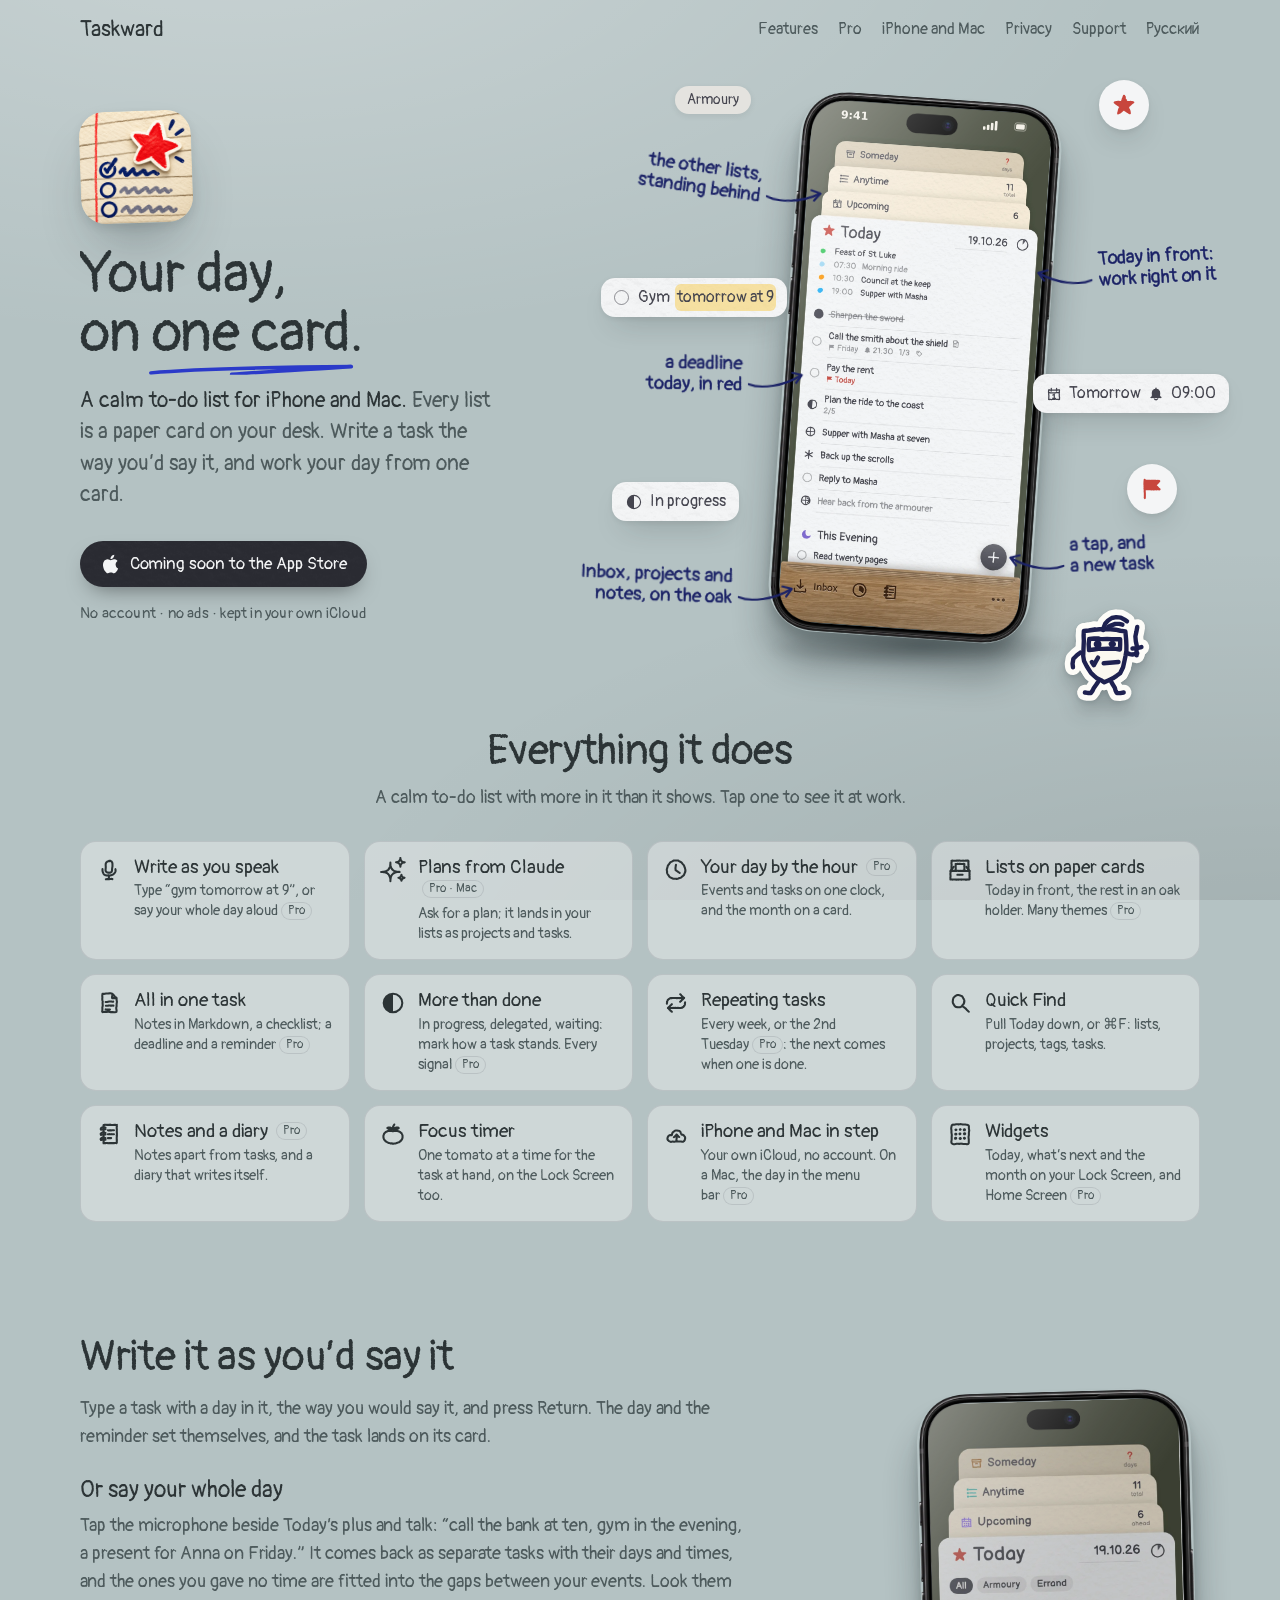
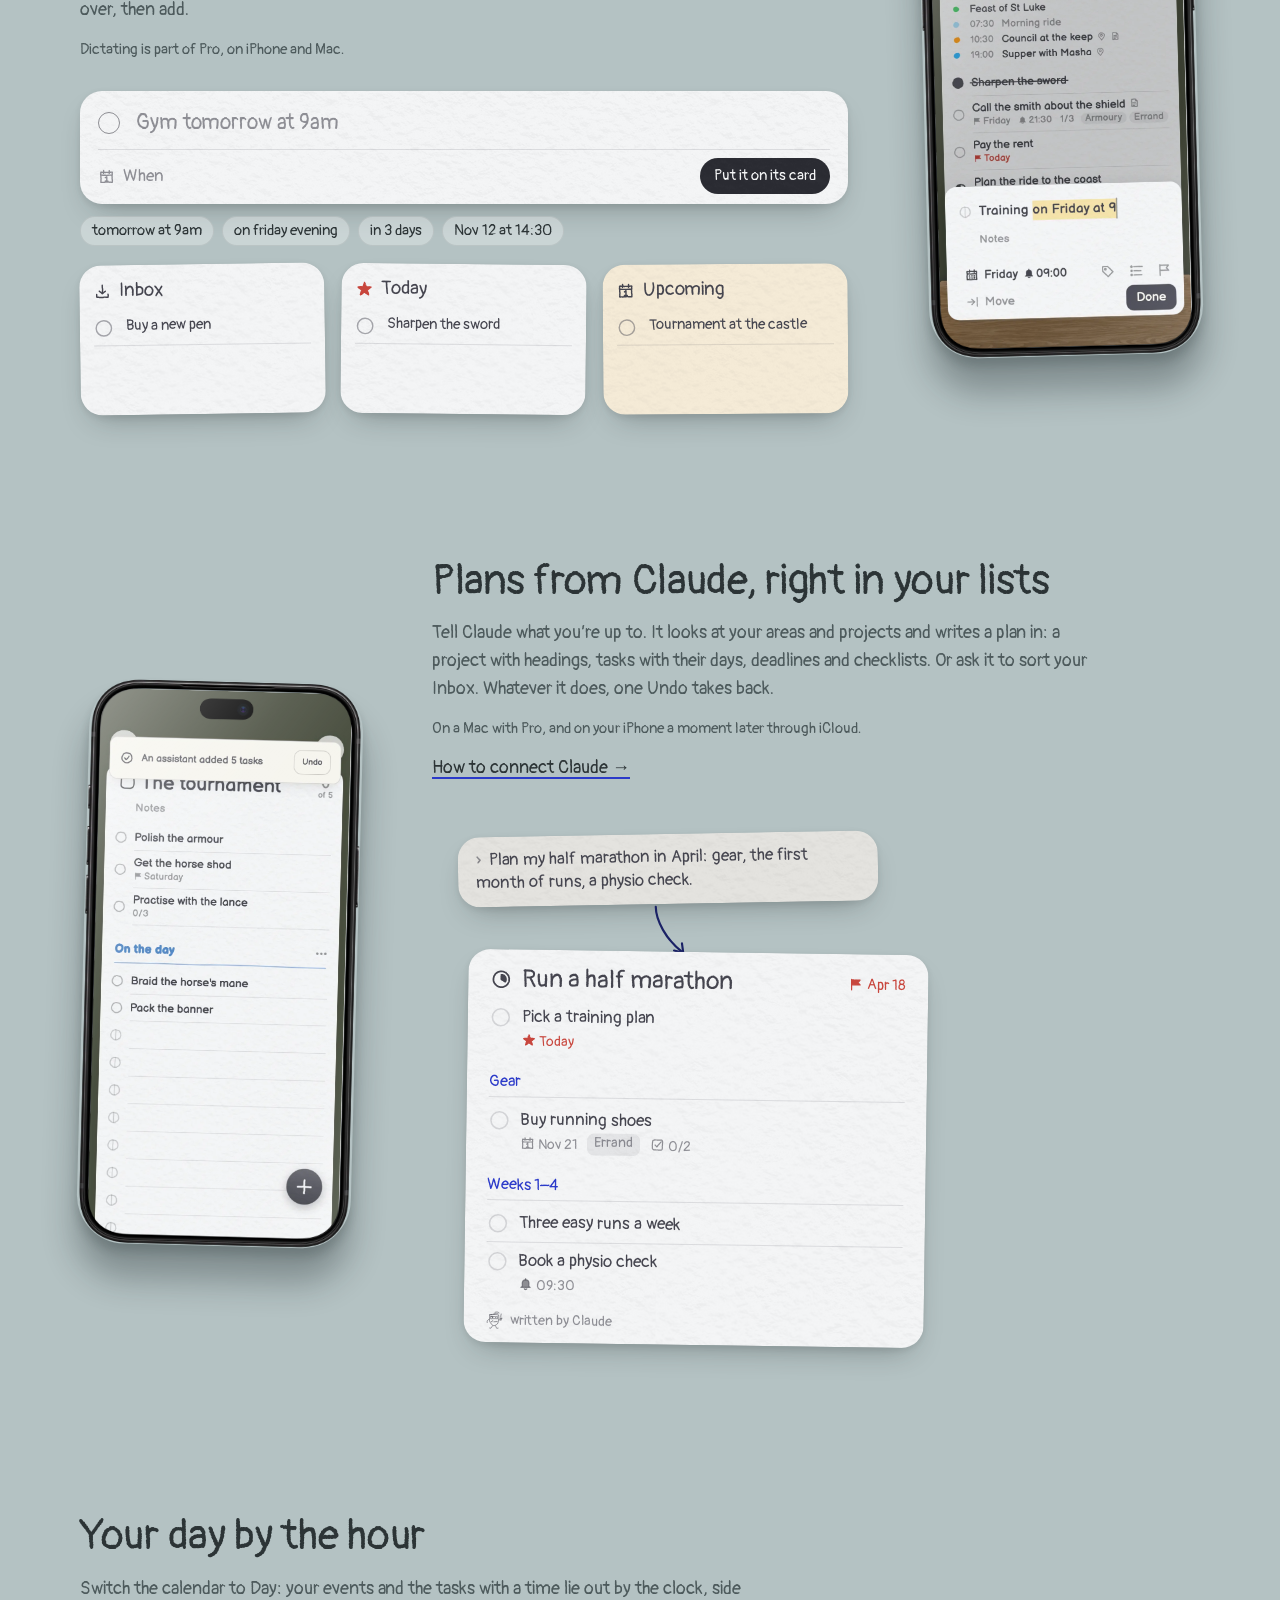
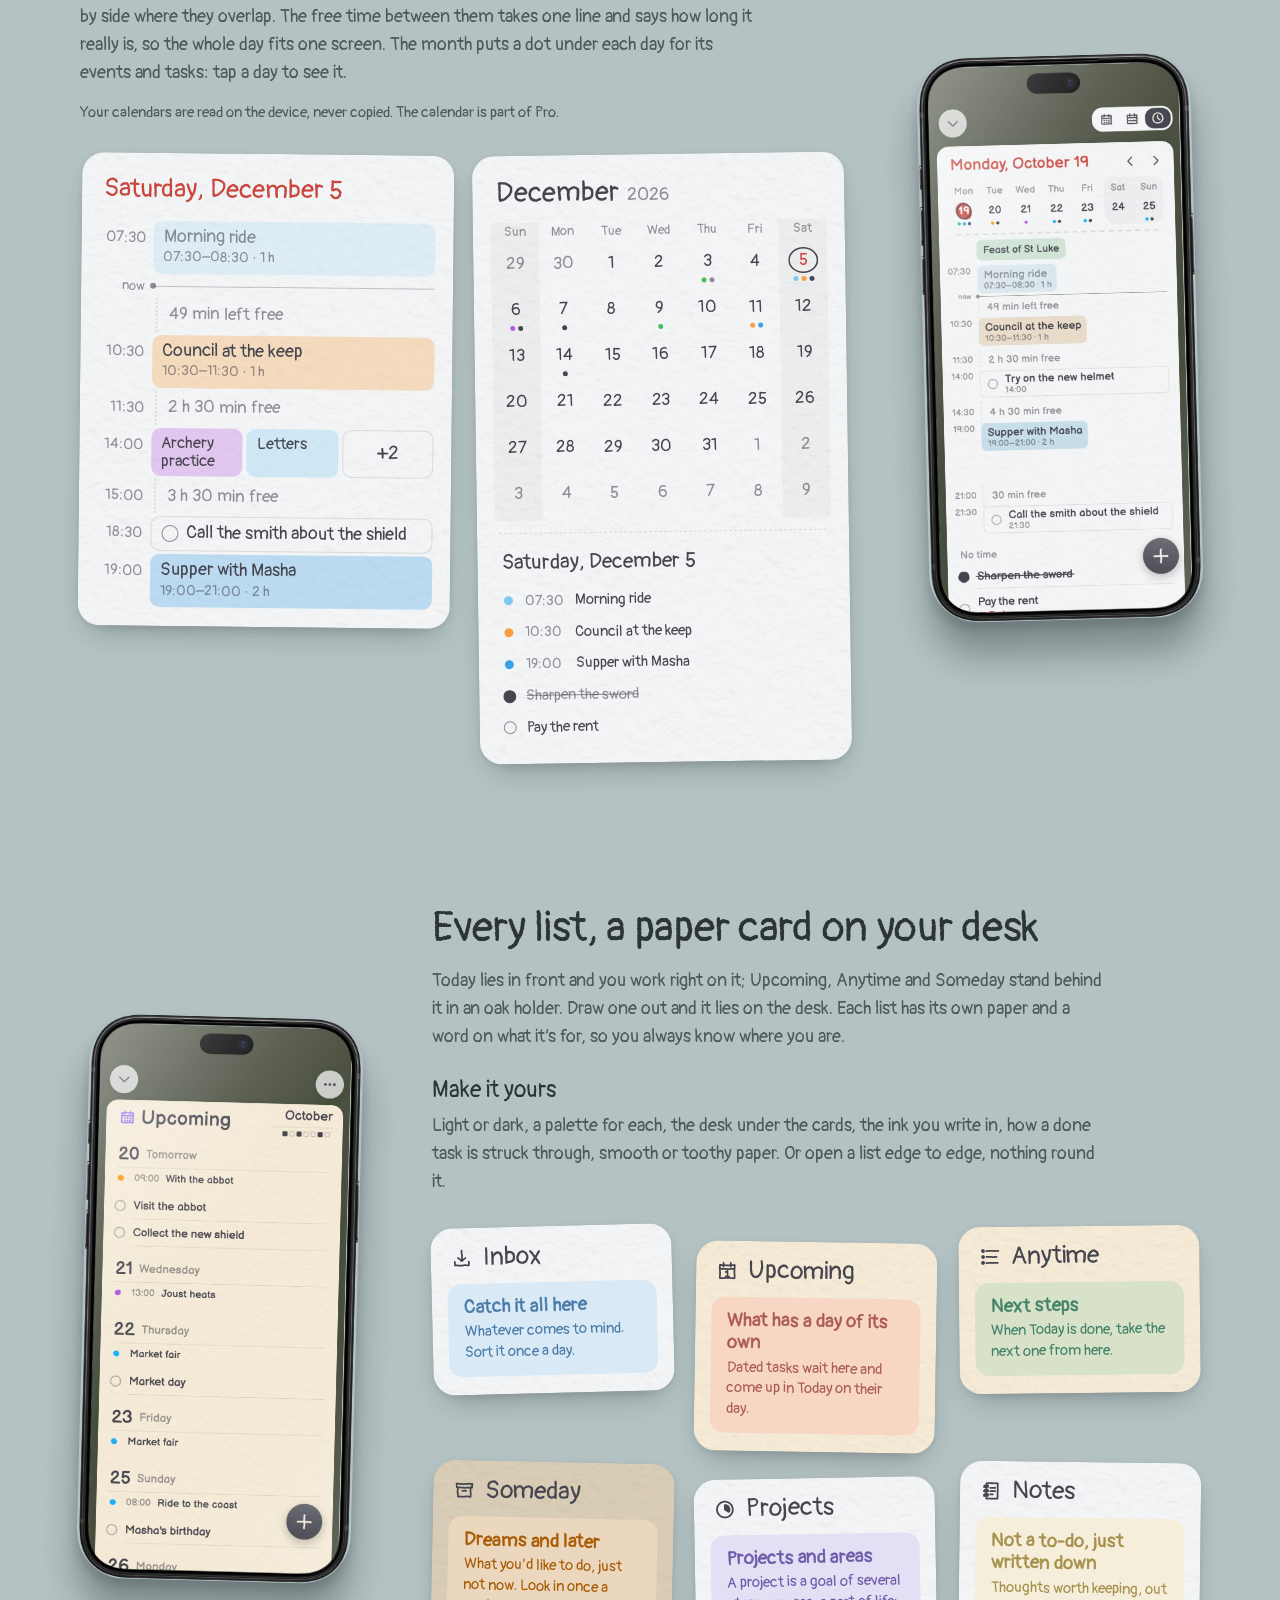
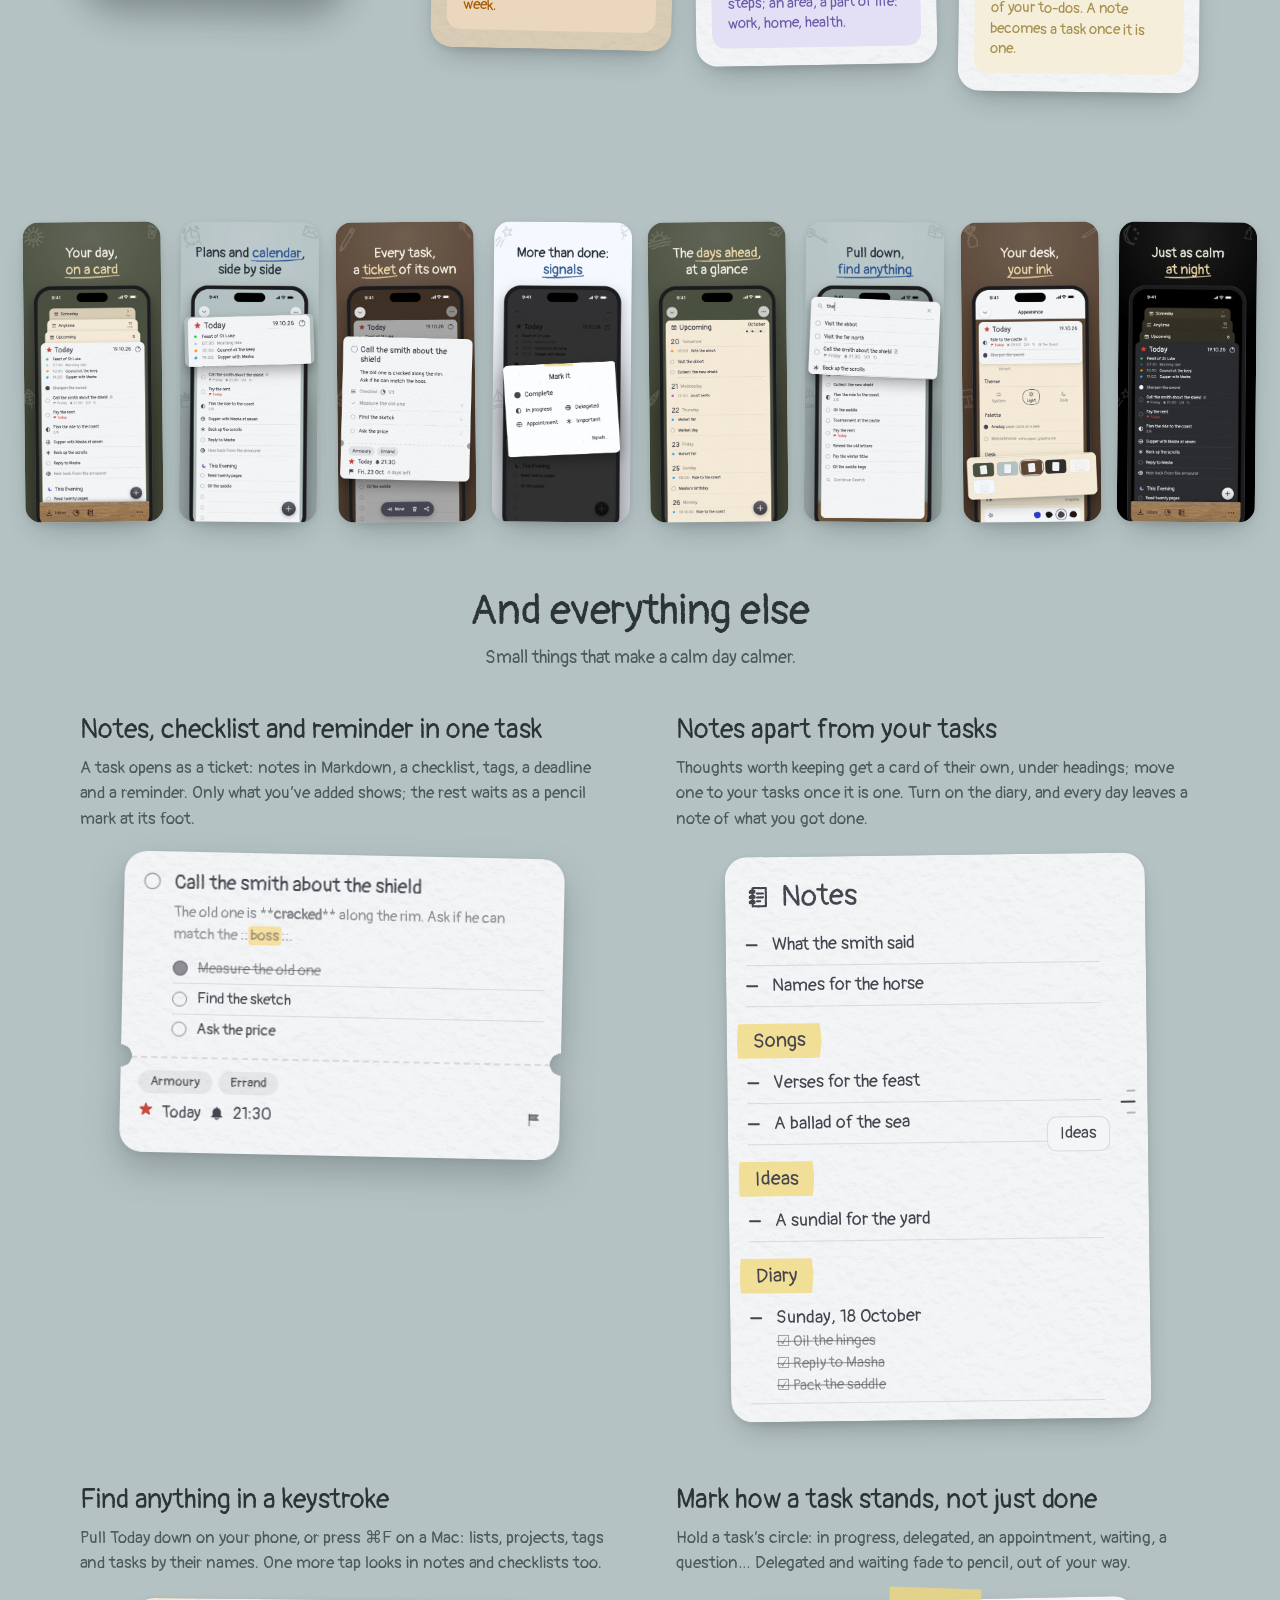
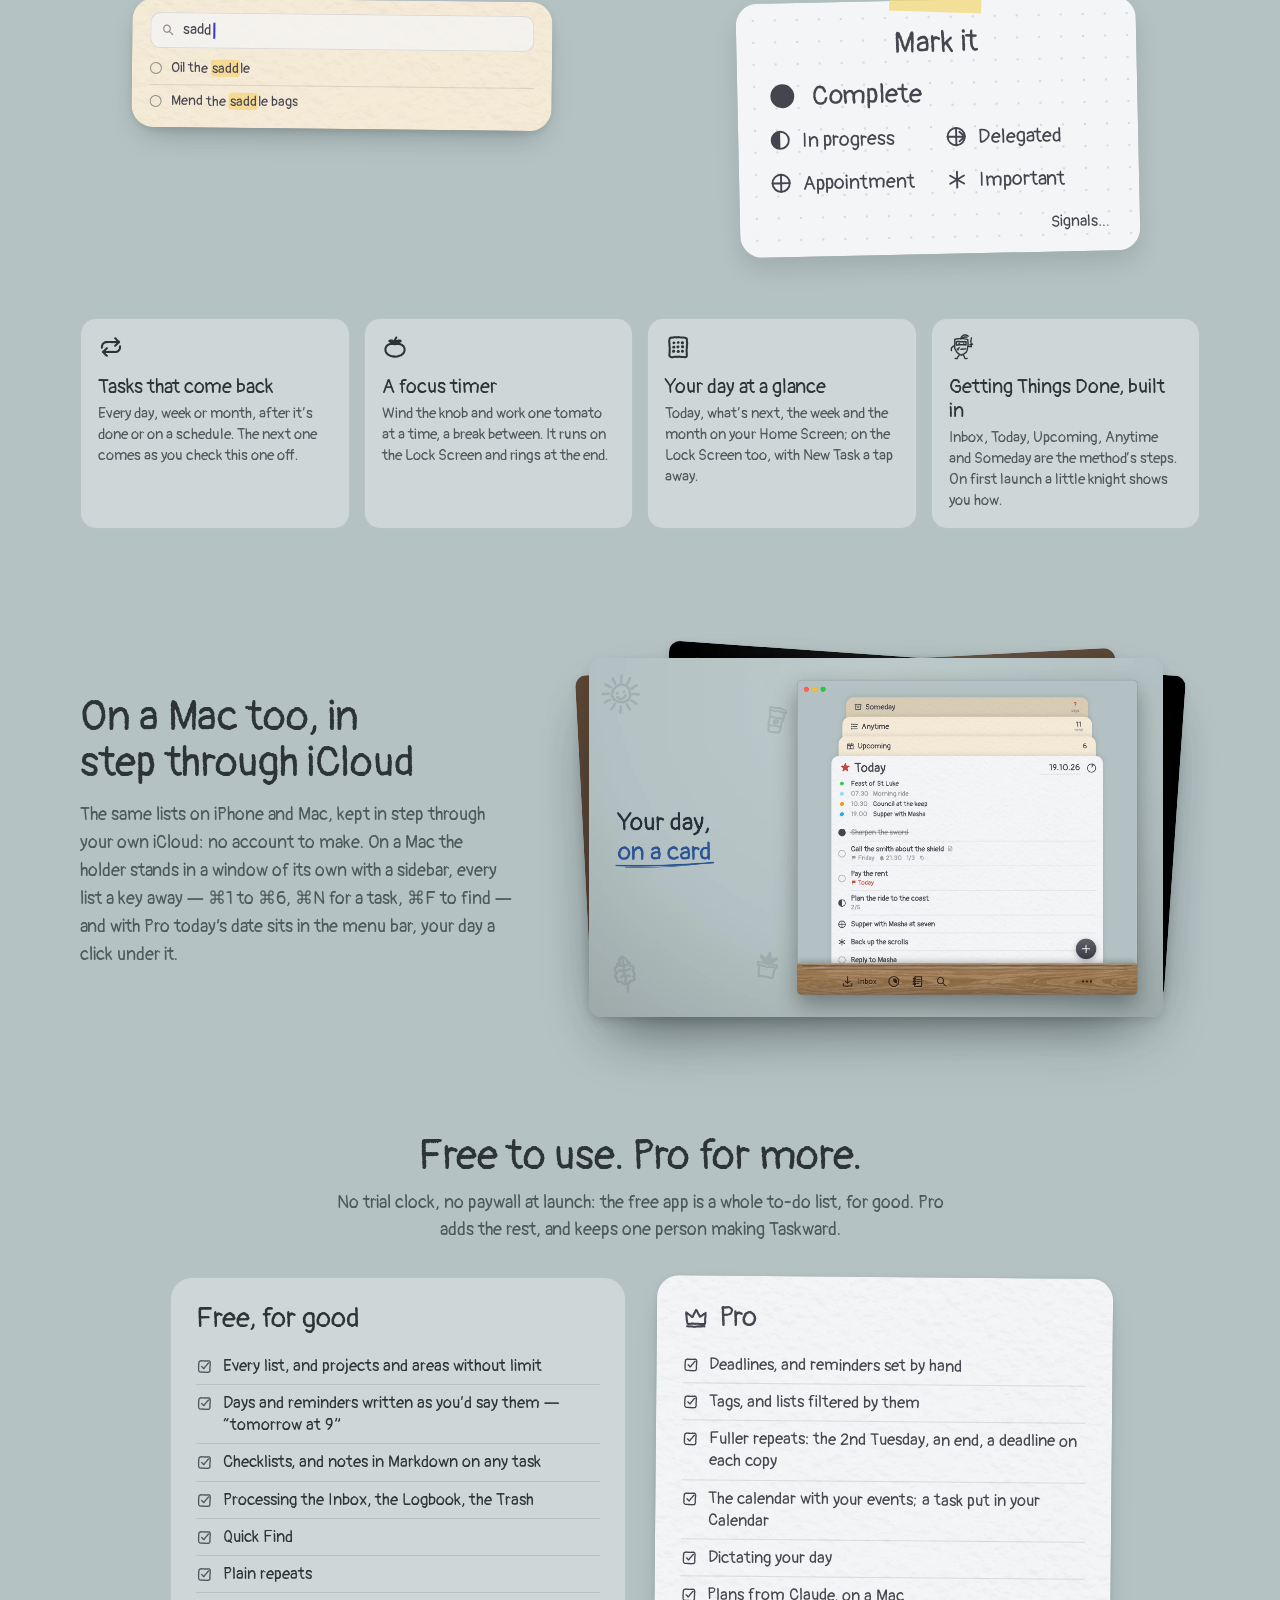
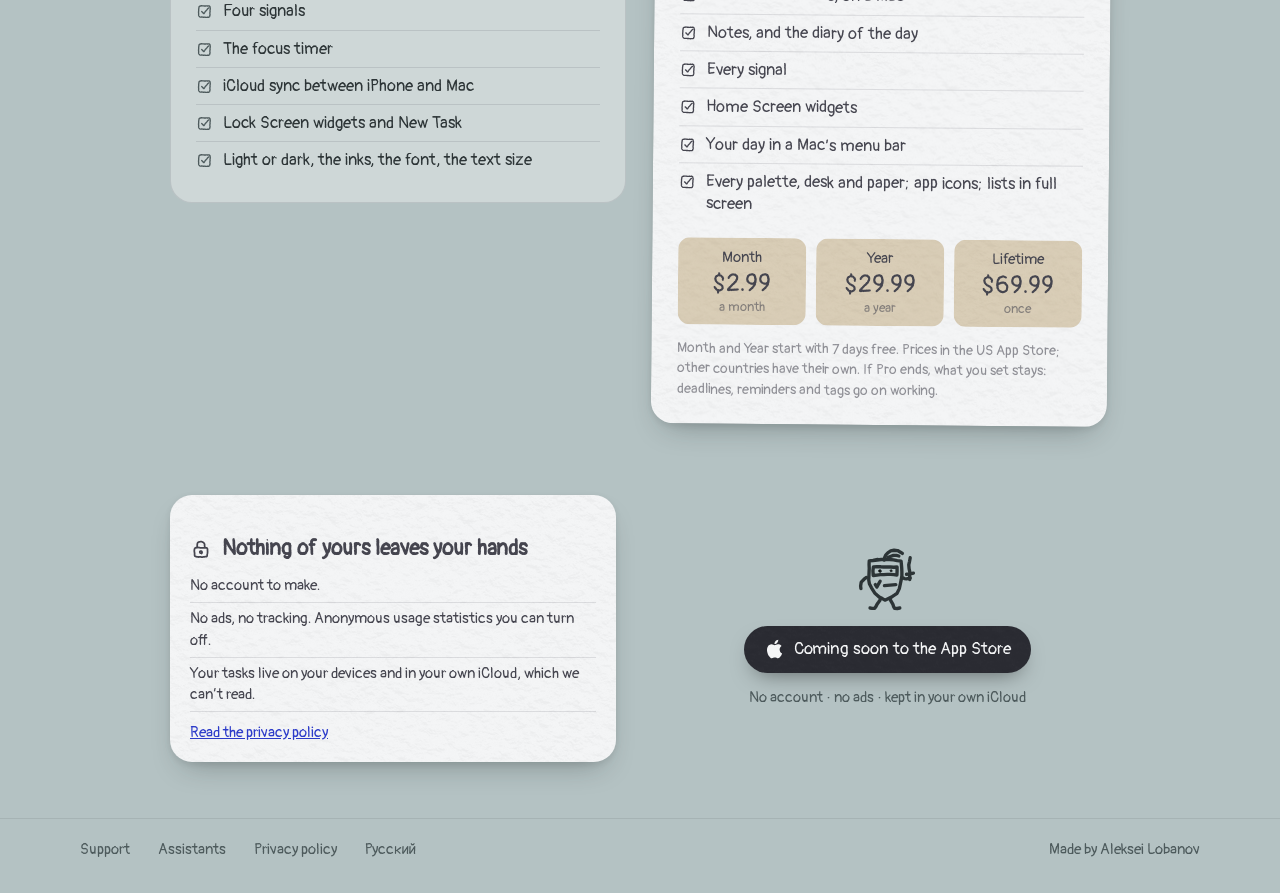
==== commit 584cb74b: "Pro marked where it is: a tile all Pro's by its name, one only in part by a mark right after what is" ====
--- a/index.html
+++ b/index.html
@@ -21,10 +21,10 @@
 <link rel="preconnect" href="https://fonts.googleapis.com">
 <link rel="preconnect" href="https://fonts.gstatic.com" crossorigin>
 <link href="https://fonts.googleapis.com/css2?family=Pangolin&amp;subset=cyrillic&amp;display=swap" rel="stylesheet">
-<link rel="stylesheet" href="style.css?v=f6c9e1d4">
+<link rel="stylesheet" href="style.css?v=92c713bb">
 <style>:root { --grain: url(img/grain.webp); }</style>
-<script src="when.js?v=f6c9e1d4" defer></script>
-<script src="app.js?v=f6c9e1d4" defer></script>
+<script src="when.js?v=92c713bb" defer></script>
+<script src="app.js?v=92c713bb" defer></script>
 </head>
 <body>
 <header class="wrap top">
@@ -59,7 +59,7 @@
 
 <section class="part" id="all"><div class="wrap">
 <h2 class="part-h">Everything it does</h2><p class="part-say">A calm to-do list with more in it than it shows. Tap one to see it at work.</p>
-<ul class="tiles"><li><a class="tile" href="#speak"><svg class="icon" aria-hidden="true"><use href="img/icons.svg#voice"/></svg><b>Write as you speak</b><span>Type “gym tomorrow at 9”, or say your whole day aloud.</span></a></li><li><a class="tile" href="#claude"><svg class="icon" aria-hidden="true"><use href="img/icons.svg#magic"/></svg><b>Plans from Claude <i class=pro>Pro · Mac</i></b><span>Ask for a plan; it lands in your lists as projects and tasks.</span></a></li><li><a class="tile" href="#day"><svg class="icon" aria-hidden="true"><use href="img/icons.svg#time"/></svg><b>Your day by the hour <i class=pro>Pro</i></b><span>Events and tasks on one clock, and the month on a card.</span></a></li><li><a class="tile" href="#paper"><svg class="icon" aria-hidden="true"><use href="img/icons.svg#cardFile"/></svg><b>Lists on paper cards</b><span>Today in front, the rest in an oak holder. Many themes.</span></a></li><li><a class="tile" href="#ticket"><svg class="icon" aria-hidden="true"><use href="img/icons.svg#note"/></svg><b>All in one task</b><span>Notes in Markdown, a checklist, a deadline, a reminder.</span></a></li><li><a class="tile" href="#signals"><svg class="sig" viewBox="0 0 24 24" aria-hidden="true"><circle class="ring" cx="12" cy="12" r="8.6"/><path class="solid" d="M12 3.4a8.6 8.6 0 0 0 0 17.2z"/></svg><b>More than done</b><span>In progress, delegated, waiting: mark how a task stands.</span></a></li><li><a class="tile" href="#repeat"><svg class="icon" aria-hidden="true"><use href="img/icons.svg#repeat"/></svg><b>Repeating tasks</b><span>Every week, or the 2nd Tuesday: the next comes when one is done.</span></a></li><li><a class="tile" href="#find"><svg class="icon" aria-hidden="true"><use href="img/icons.svg#search"/></svg><b>Quick Find</b><span>Pull Today down, or ⌘F: lists, projects, tags, tasks.</span></a></li><li><a class="tile" href="#notes"><svg class="icon" aria-hidden="true"><use href="img/icons.svg#notebook"/></svg><b>Notes and a diary <i class=pro>Pro</i></b><span>Notes apart from tasks, and a diary that writes itself.</span></a></li><li><a class="tile" href="#focus"><svg class="icon" aria-hidden="true"><use href="img/icons.svg#tomato"/></svg><b>Focus timer</b><span>One tomato at a time for the task at hand, on the Lock Screen too.</span></a></li><li><a class="tile" href="#mac"><svg class="icon" aria-hidden="true"><use href="img/icons.svg#backup"/></svg><b>iPhone and Mac in step</b><span>Your own iCloud, no account. On a Mac, the day in the menu bar.</span></a></li><li><a class="tile" href="#widgets"><svg class="icon" aria-hidden="true"><use href="img/icons.svg#paperDots"/></svg><b>Widgets</b><span>Today, what’s next and the month on your Home and Lock Screen.</span></a></li></ul>
+<ul class="tiles"><li><a class="tile" href="#speak"><svg class="icon" aria-hidden="true"><use href="img/icons.svg#voice"/></svg><b>Write as you speak</b><span>Type “gym tomorrow at 9”, or say your whole day <em class=keep>aloud <i class=pro>Pro</i></em></span></a></li><li><a class="tile" href="#claude"><svg class="icon" aria-hidden="true"><use href="img/icons.svg#magic"/></svg><b>Plans from Claude <i class=pro>Pro · Mac</i></b><span>Ask for a plan; it lands in your lists as projects and tasks.</span></a></li><li><a class="tile" href="#day"><svg class="icon" aria-hidden="true"><use href="img/icons.svg#time"/></svg><b>Your day by the hour <i class=pro>Pro</i></b><span>Events and tasks on one clock, and the month on a card.</span></a></li><li><a class="tile" href="#paper"><svg class="icon" aria-hidden="true"><use href="img/icons.svg#cardFile"/></svg><b>Lists on paper cards</b><span>Today in front, the rest in an oak holder. Many <em class=keep>themes <i class=pro>Pro</i></em></span></a></li><li><a class="tile" href="#ticket"><svg class="icon" aria-hidden="true"><use href="img/icons.svg#note"/></svg><b>All in one task</b><span>Notes in Markdown, a checklist; a deadline and a <em class=keep>reminder <i class=pro>Pro</i></em></span></a></li><li><a class="tile" href="#signals"><svg class="sig" viewBox="0 0 24 24" aria-hidden="true"><circle class="ring" cx="12" cy="12" r="8.6"/><path class="solid" d="M12 3.4a8.6 8.6 0 0 0 0 17.2z"/></svg><b>More than done</b><span>In progress, delegated, waiting: mark how a task stands. Every <em class=keep>signal <i class=pro>Pro</i></em></span></a></li><li><a class="tile" href="#repeat"><svg class="icon" aria-hidden="true"><use href="img/icons.svg#repeat"/></svg><b>Repeating tasks</b><span>Every week, or the 2nd <em class=keep>Tuesday <i class=pro>Pro</i></em>: the next comes when one is done.</span></a></li><li><a class="tile" href="#find"><svg class="icon" aria-hidden="true"><use href="img/icons.svg#search"/></svg><b>Quick Find</b><span>Pull Today down, or ⌘F: lists, projects, tags, tasks.</span></a></li><li><a class="tile" href="#notes"><svg class="icon" aria-hidden="true"><use href="img/icons.svg#notebook"/></svg><b>Notes and a diary <i class=pro>Pro</i></b><span>Notes apart from tasks, and a diary that writes itself.</span></a></li><li><a class="tile" href="#focus"><svg class="icon" aria-hidden="true"><use href="img/icons.svg#tomato"/></svg><b>Focus timer</b><span>One tomato at a time for the task at hand, on the Lock Screen too.</span></a></li><li><a class="tile" href="#mac"><svg class="icon" aria-hidden="true"><use href="img/icons.svg#backup"/></svg><b>iPhone and Mac in step</b><span>Your own iCloud, no account. On a Mac, the day in the menu <em class=keep>bar <i class=pro>Pro</i></em></span></a></li><li><a class="tile" href="#widgets"><svg class="icon" aria-hidden="true"><use href="img/icons.svg#paperDots"/></svg><b>Widgets</b><span>Today, what’s next and the month on your Lock Screen, and Home <em class=keep>Screen <i class=pro>Pro</i></em></span></a></li></ul>
 </div></section>
 
 <section class="part features"><div class="wrap">
--- a/style.css
+++ b/style.css
@@ -519,6 +519,8 @@
 .tile b { font-weight: 400; font-size: 19px; line-height: 1.2; }
 .tile span { font-size: 14.5px; line-height: 1.38; color: var(--on-desk-soft); margin-top: 3px; }
 .tile .pro { display: inline-block; vertical-align: 3px; margin-left: 4px; font-style: normal; font-size: 12px; line-height: 1; padding: 3px 7px; border-radius: 999px; color: var(--on-desk-soft); box-shadow: inset 0 0 0 1px var(--rule); white-space: nowrap; }
+.tile span .pro { vertical-align: 1px; margin-left: 0; }
+.tile .keep { font-style: normal; white-space: nowrap; }
 
 /* The four told large: the words, a scene of it to try under them, and beside both a short
    film of the app in a phone. */
